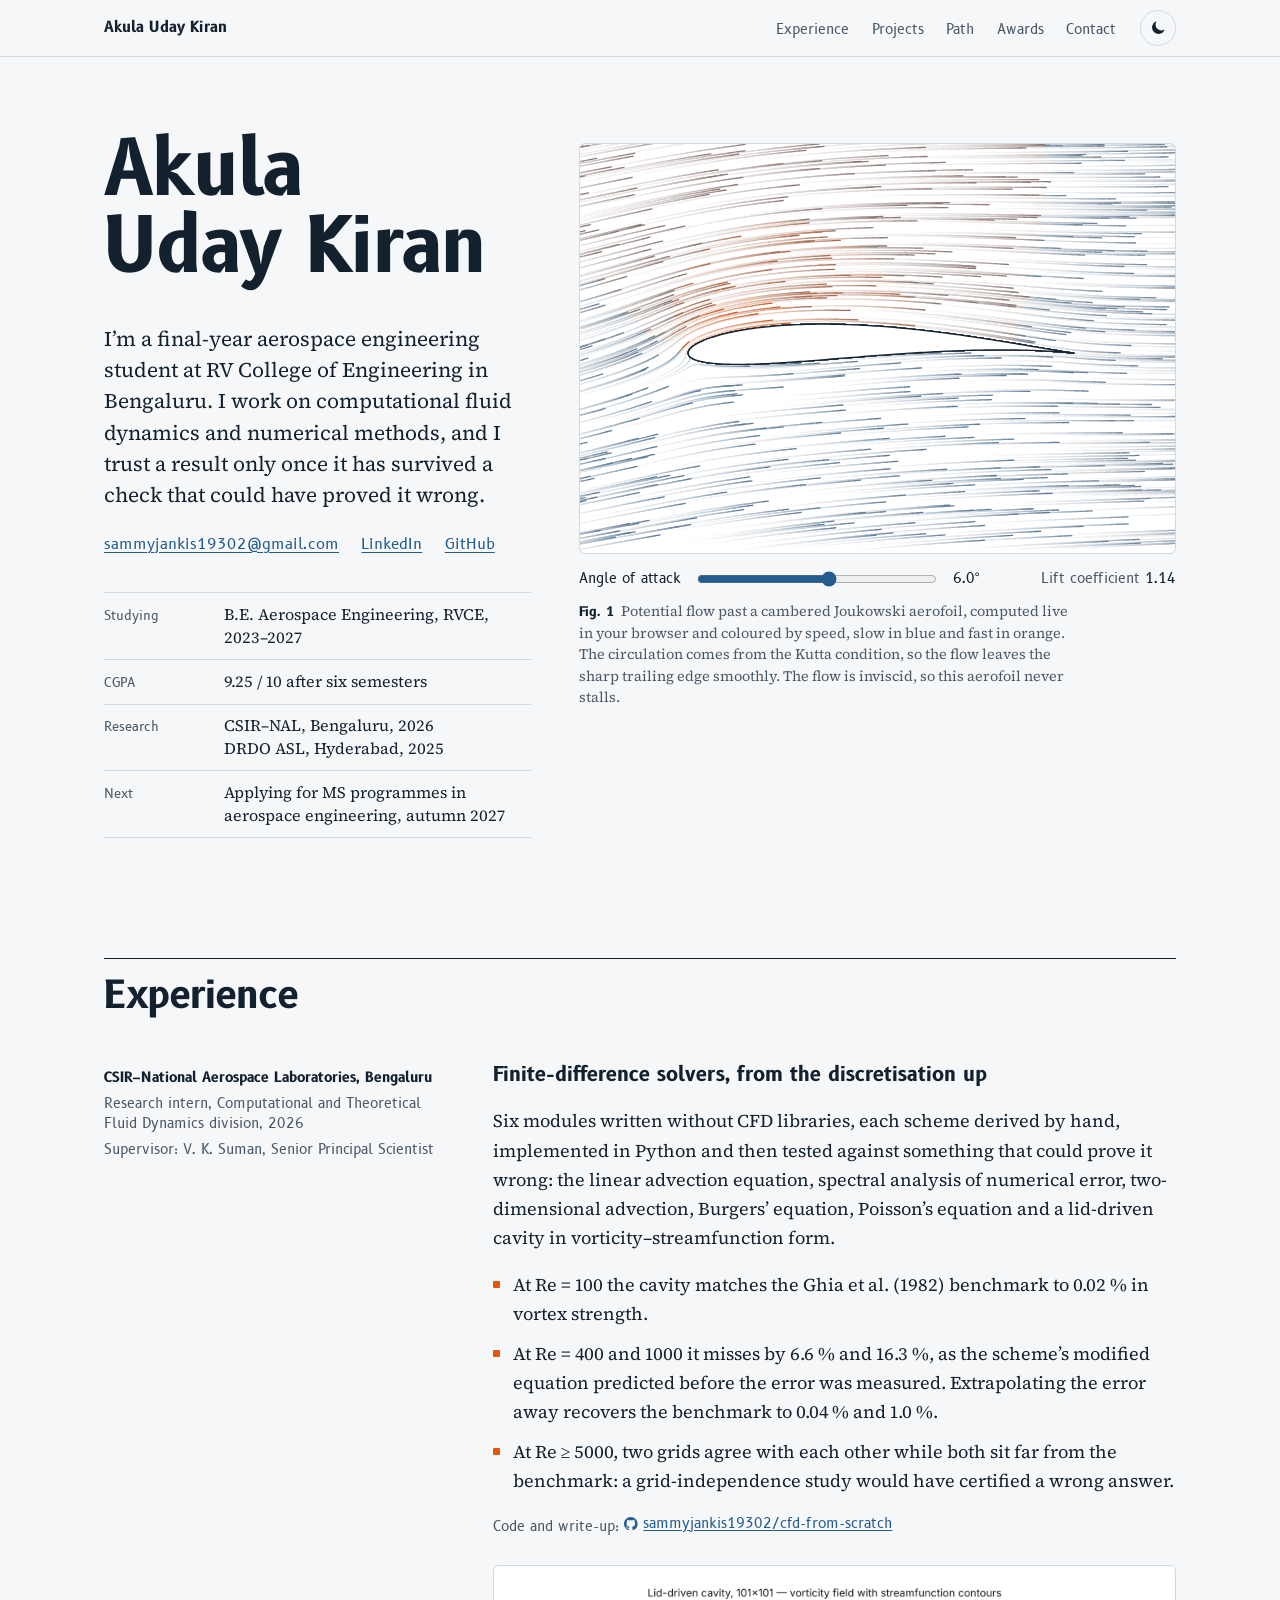
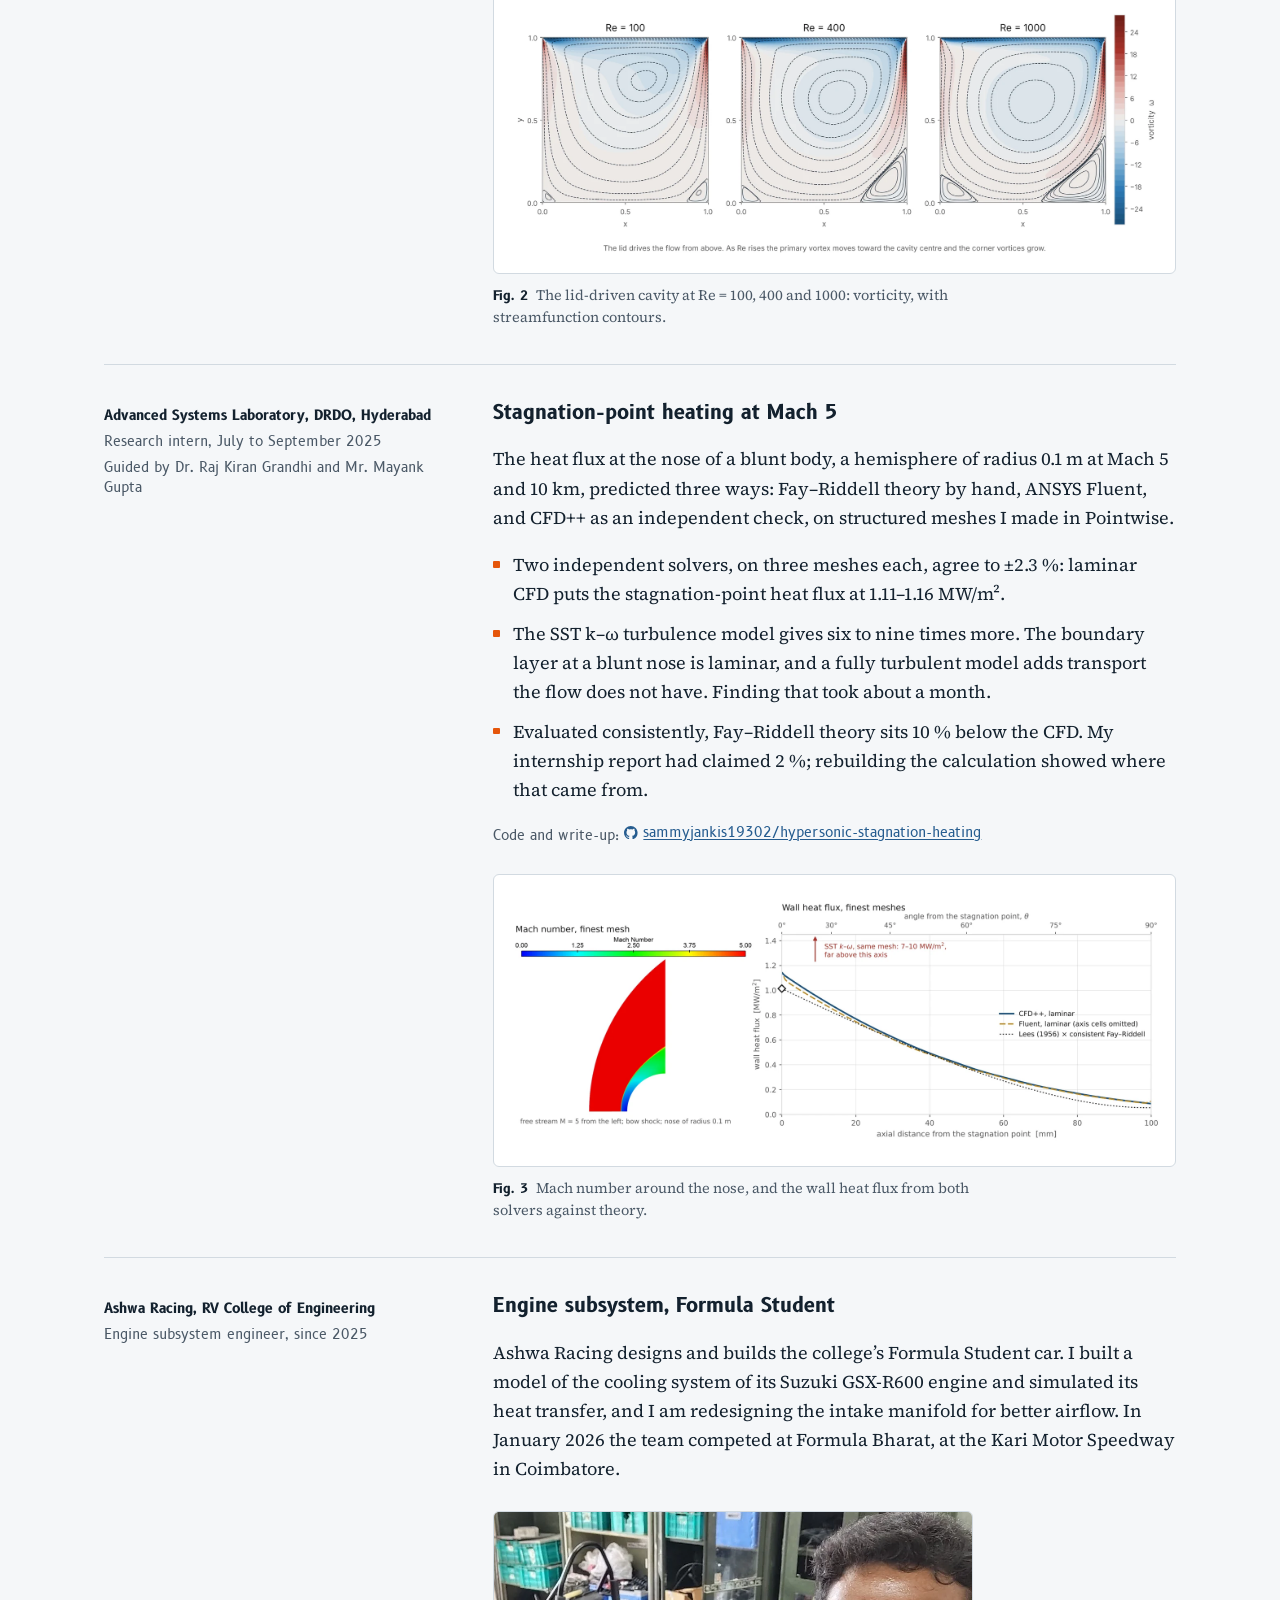
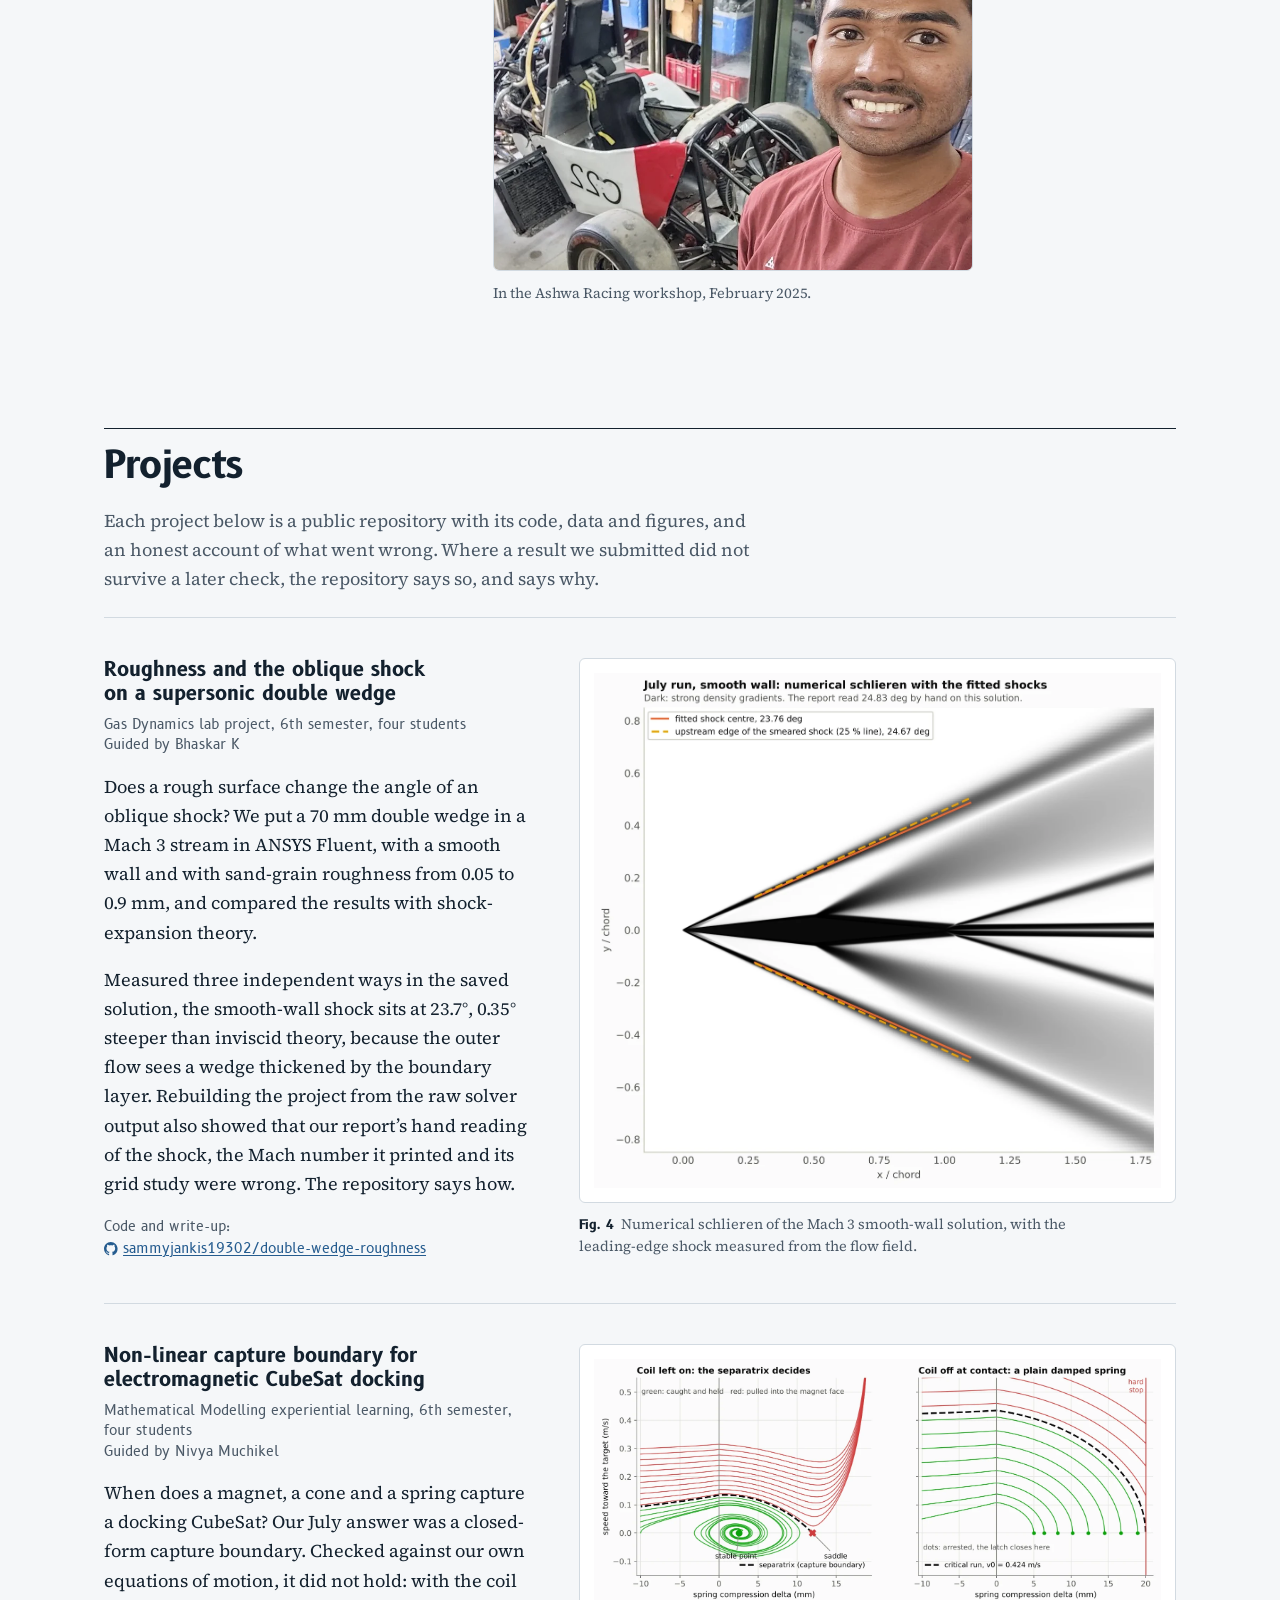
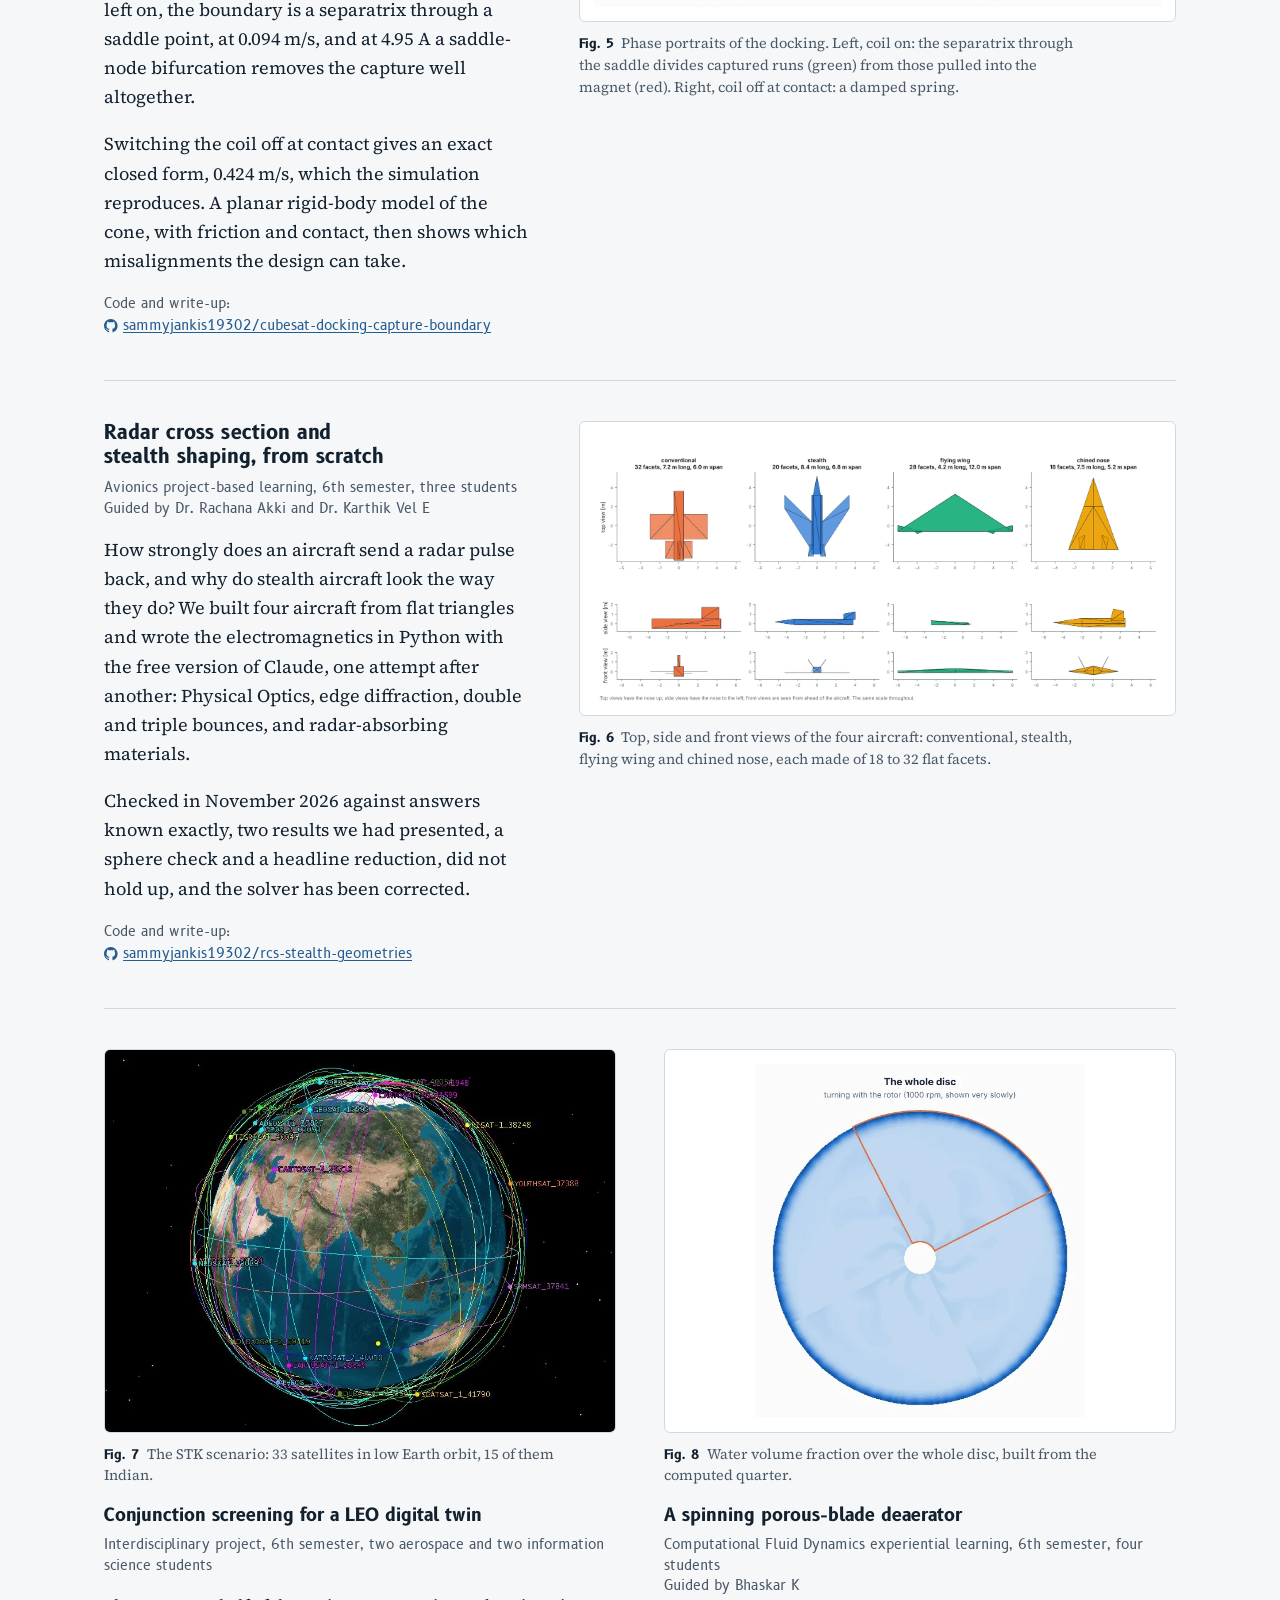
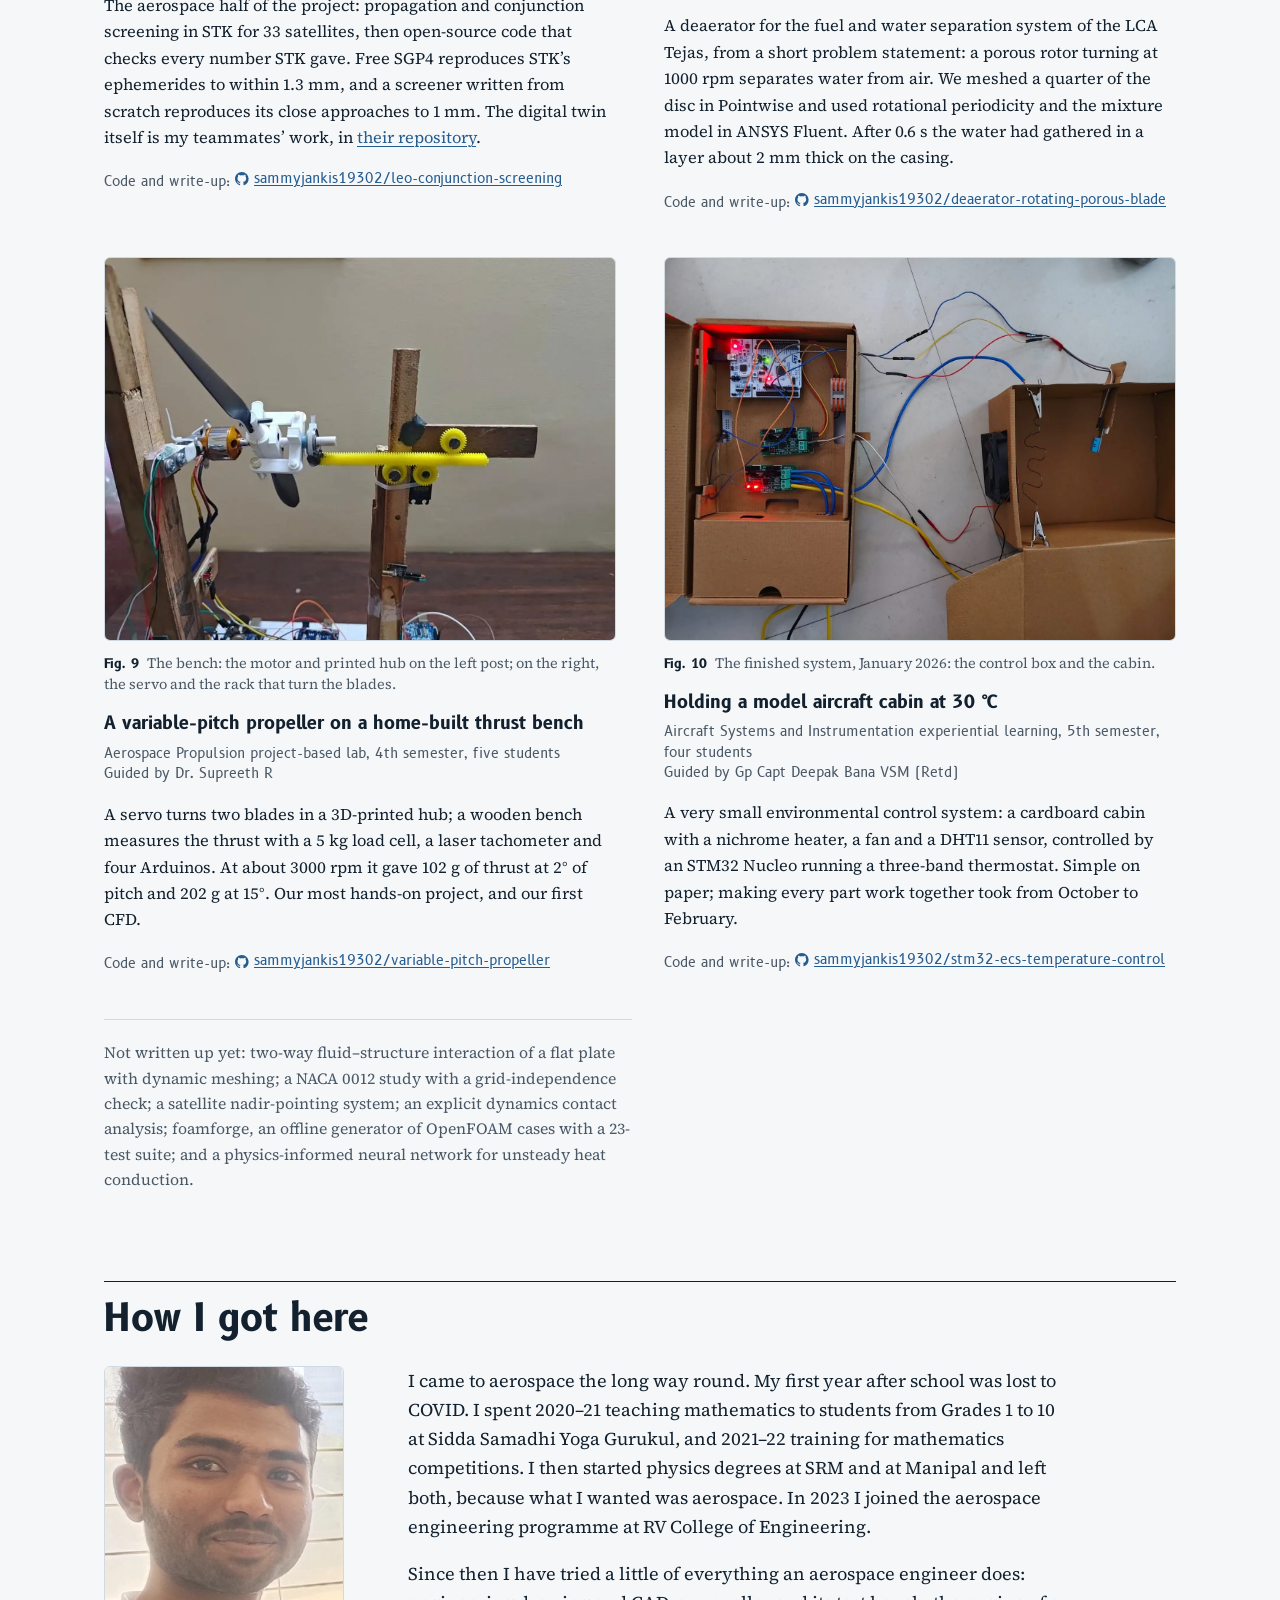
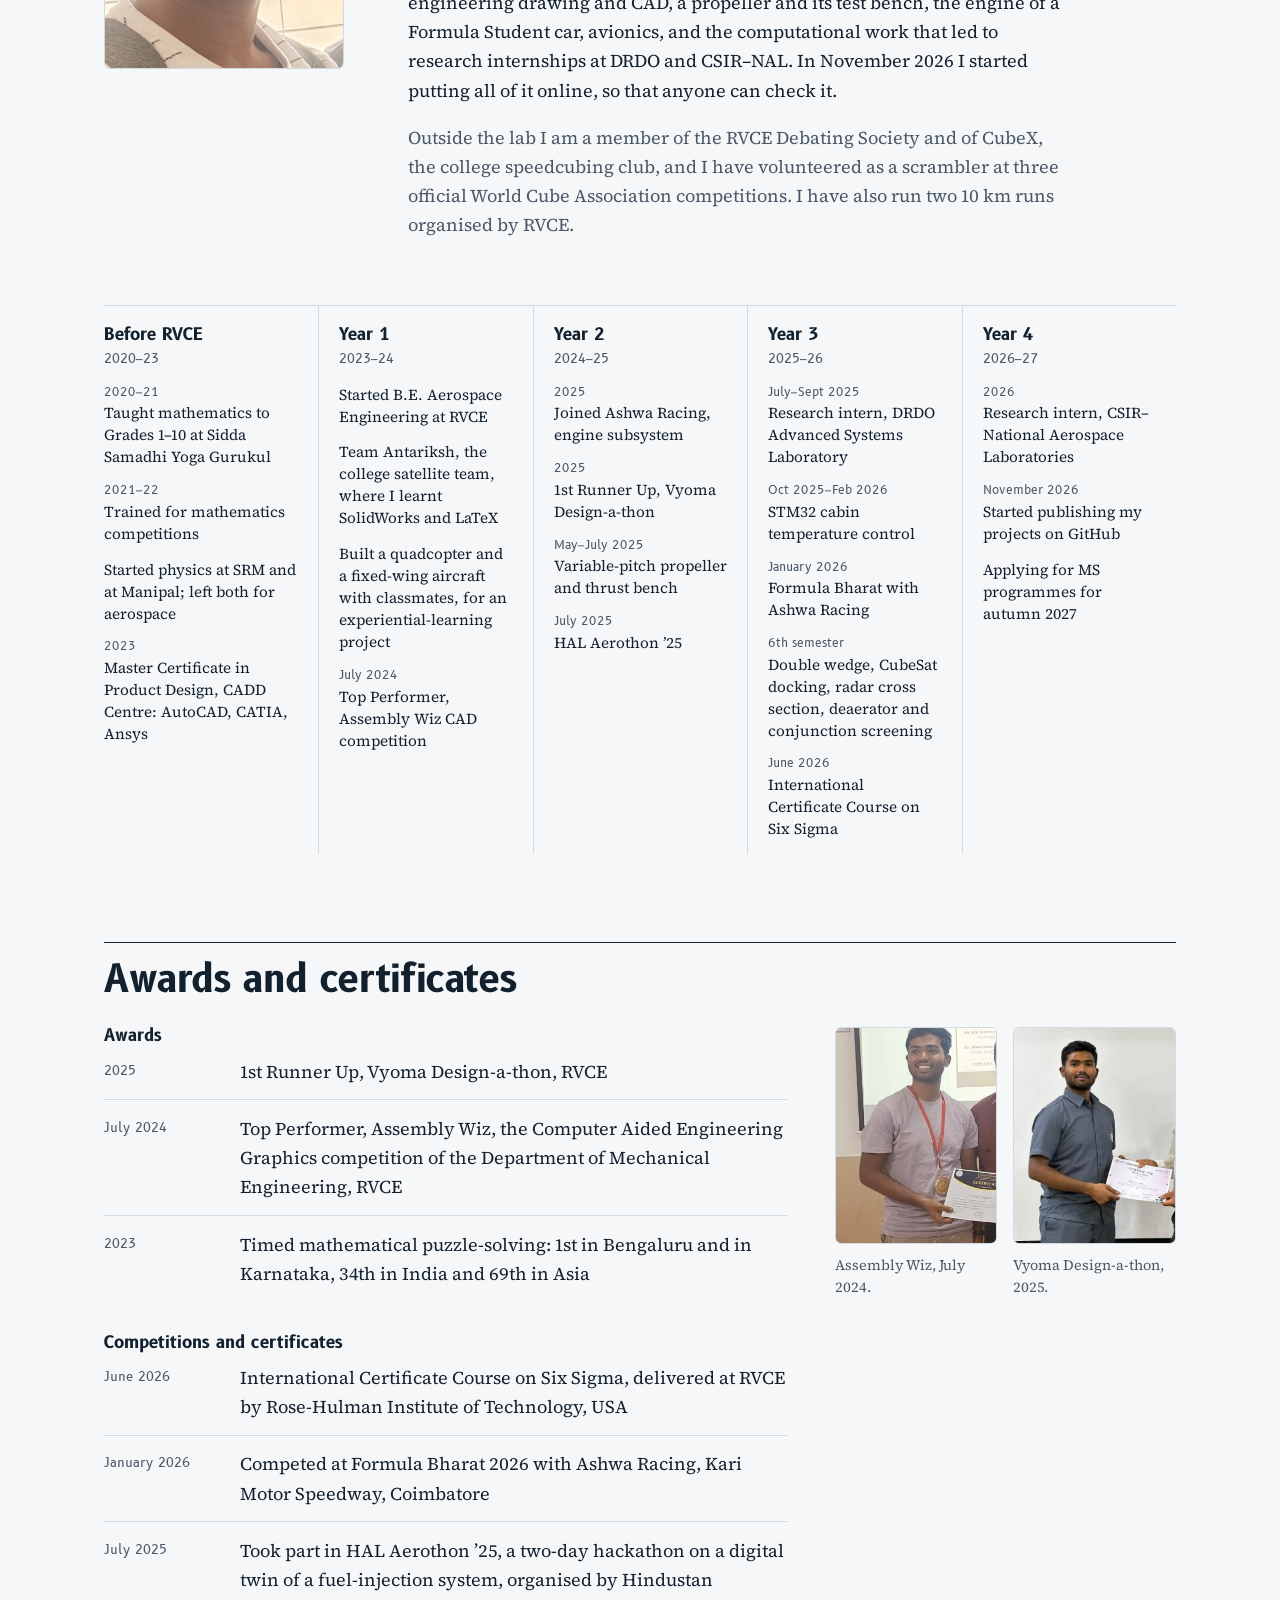
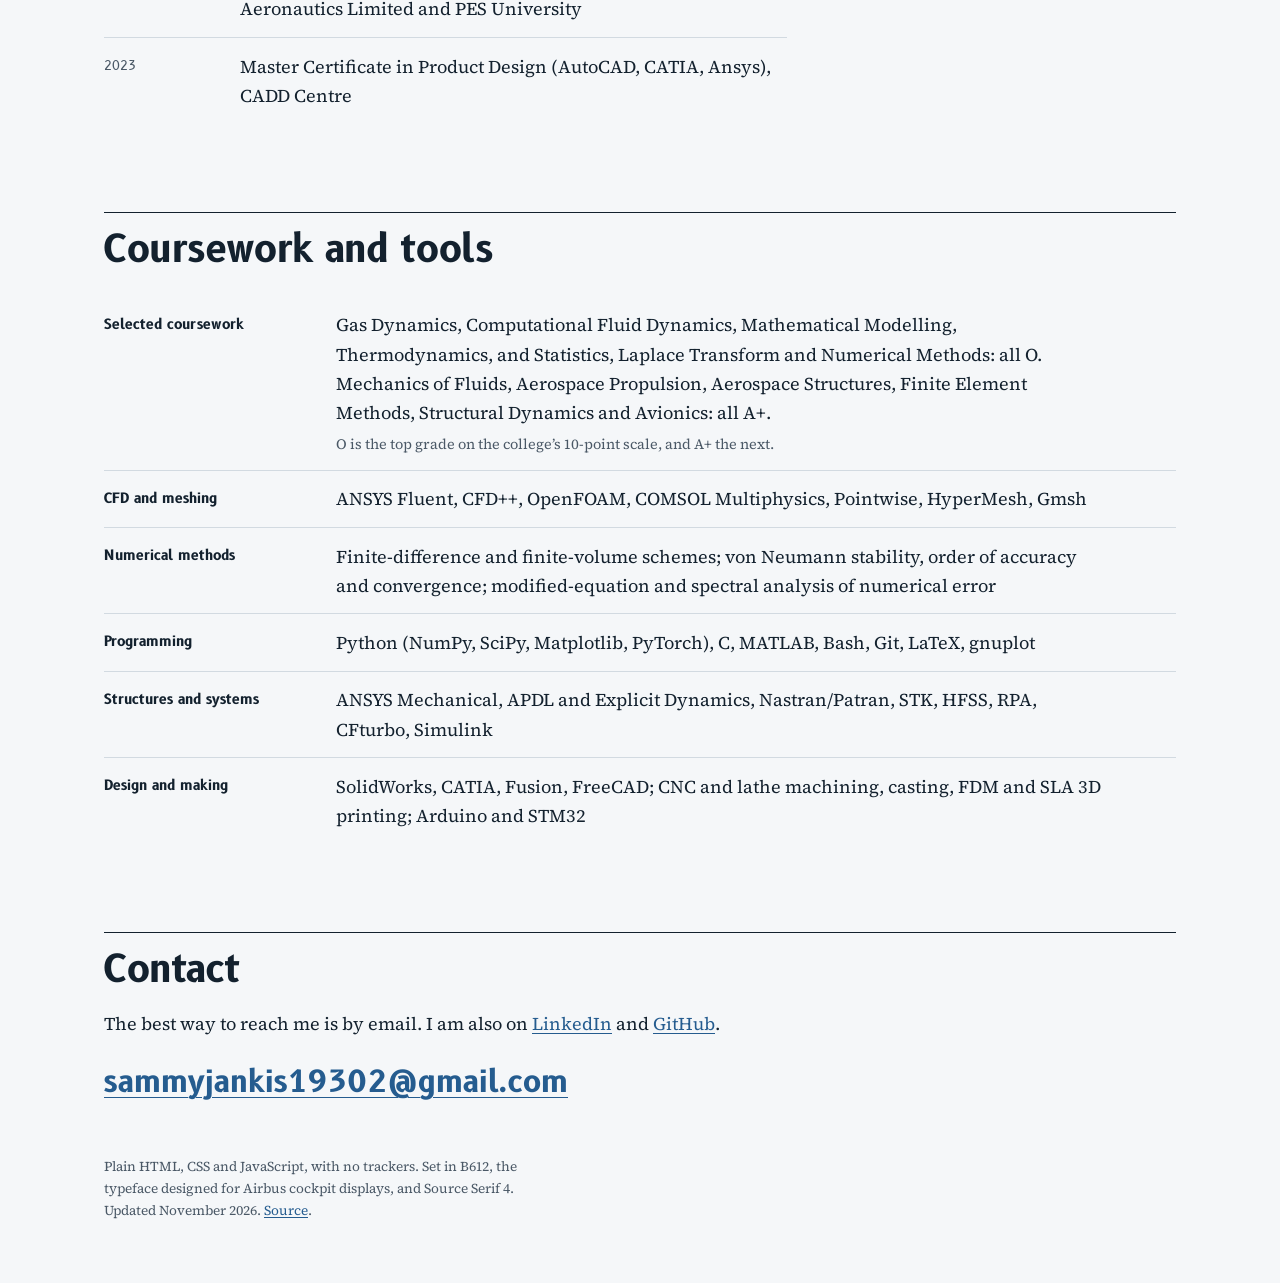
==== index.html @ 5f1fc543 "Personal website" ====
<!doctype html>
<html lang="en">
<head>
<meta charset="utf-8">
<meta name="viewport" content="width=device-width, initial-scale=1">
<title>Akula Uday Kiran – Aerospace engineering, RV College of Engineering</title>
<meta name="description" content="Akula Uday Kiran is a final-year aerospace engineering student at RV College of Engineering (RVCE), Bengaluru, with research internships at CSIR–National Aerospace Laboratories and DRDO's Advanced Systems Laboratory. Computational fluid dynamics, numerical methods and hypersonic heating, with projects published in full as public repositories.">
<meta name="author" content="Akula Uday Kiran">
<link rel="canonical" href="https://sammyjankis19302.github.io/">
<meta name="color-scheme" content="light dark">
<meta name="theme-color" content="#F5F7F9" media="(prefers-color-scheme: light)">
<meta name="theme-color" content="#0E2233" media="(prefers-color-scheme: dark)">
<link rel="icon" href="favicon.svg" type="image/svg+xml">
<link rel="apple-touch-icon" href="apple-touch-icon.png">
<link rel="preload" href="assets/fonts/b612-700.woff2" as="font" type="font/woff2" crossorigin>
<link rel="preload" href="assets/fonts/source-serif-4-latin.woff2" as="font" type="font/woff2" crossorigin>
<link rel="stylesheet" href="assets/site.css?v=257ff56a4d">
<script>try{var t=localStorage.getItem('theme');if(t==='dark'||t==='light')document.documentElement.dataset.theme=t}catch(e){}</script>
<meta property="og:type" content="profile">
<meta property="og:site_name" content="Akula Uday Kiran">
<meta property="og:title" content="Akula Uday Kiran">
<meta property="og:description" content="Aerospace engineering at RV College of Engineering, Bengaluru: computational fluid dynamics, numerical methods, and projects published in full.">
<meta property="og:url" content="https://sammyjankis19302.github.io/">
<meta property="og:image" content="https://sammyjankis19302.github.io/og.png">
<meta property="og:image:width" content="1200">
<meta property="og:image:height" content="630">
<meta property="og:image:alt" content="Akula Uday Kiran, aerospace engineering, RV College of Engineering, beside streamlines around an aerofoil">
<meta property="profile:first_name" content="Uday Kiran">
<meta property="profile:last_name" content="Akula">
<meta name="twitter:card" content="summary_large_image">
<link rel="me" href="https://github.com/sammyjankis19302">
<link rel="me" href="https://www.linkedin.com/in/akulaudaykiran19302/">
<script type="application/ld+json">{"@context": "https://schema.org", "@type": "Person", "name": "Akula Uday Kiran", "givenName": "Uday Kiran", "familyName": "Akula", "alternateName": ["Uday Kiran Akula", "Uday Kiran"], "url": "https://sammyjankis19302.github.io/", "image": "https://sammyjankis19302.github.io/assets/img/portrait.jpg", "email": "mailto:sammyjankis19302@gmail.com", "description": "Akula Uday Kiran is a final-year aerospace engineering student at RV College of Engineering (RVCE), Bengaluru, with research internships at CSIR–National Aerospace Laboratories and DRDO's Advanced Systems Laboratory. Computational fluid dynamics, numerical methods and hypersonic heating, with projects published in full as public repositories.", "jobTitle": "Aerospace engineering student", "affiliation": {"@type": "CollegeOrUniversity", "name": "RV College of Engineering", "alternateName": "RVCE", "address": {"@type": "PostalAddress", "addressLocality": "Bengaluru", "addressCountry": "IN"}}, "knowsAbout": ["Aerospace engineering", "Computational fluid dynamics", "Numerical methods", "Hypersonic aerothermodynamics", "Gas dynamics", "Finite-difference methods"], "sameAs": ["https://github.com/sammyjankis19302", "https://www.linkedin.com/in/akulaudaykiran19302/"]}</script>
</head>
<body>
<a class="skip" href="#main">Skip to content</a>
<header class="top">
  <div class="wrap top-inner">
    <a class="top-name" href="./">Akula Uday Kiran</a>
    <nav class="top-nav" aria-label="Sections"><ul><li><a href="#experience">Experience</a></li><li><a href="#projects">Projects</a></li><li><a href="#path">Path</a></li><li><a href="#awards">Awards</a></li><li><a href="#contact">Contact</a></li></ul></nav>
    <button class="theme" type="button" aria-label="Switch to dark theme"><svg class="icon moon" viewBox="0 0 24 24" aria-hidden="true" focusable="false"><path fill="currentColor" d="M21 14.6A8.6 8.6 0 0 1 9.4 3a.6.6 0 0 0-.8-.7A9.8 9.8 0 1 0 21.7 15.4a.6.6 0 0 0-.7-.8z"/></svg><svg class="icon sun" viewBox="0 0 24 24" aria-hidden="true" focusable="false"><g fill="none" stroke="currentColor" stroke-width="1.8" stroke-linecap="round"><circle cx="12" cy="12" r="4.2"/><path d="M12 1.8v2.6M12 19.6v2.6M1.8 12h2.6M19.6 12h2.6M4.8 4.8l1.8 1.8M17.4 17.4l1.8 1.8M4.8 19.2l1.8-1.8M17.4 6.6l1.8-1.8"/></g></svg></button>
  </div>
</header>
<main id="main">

<section class="hero" aria-labelledby="name">
  <div class="wrap hero-grid">
    <div class="hero-text">
      <h1 id="name">Akula <span class="nowrap">Uday Kiran</span></h1>
      <p class="lede">I’m a final-year aerospace engineering student at RV College of Engineering in Bengaluru. I work on computational fluid dynamics and numerical methods, and I trust a result only once it has survived a check that could have proved it wrong.</p>
      <ul class="hero-links">
        <li><a href="mailto:sammyjankis19302@gmail.com">sammyjankis19302@gmail.com</a></li>
        <li><a href="https://www.linkedin.com/in/akulaudaykiran19302/">LinkedIn</a></li>
        <li><a href="https://github.com/sammyjankis19302">GitHub</a></li>
      </ul>
      <dl class="spec"><div><dt>Studying</dt><dd>B.E. Aerospace Engineering, RVCE, 2023–2027</dd></div><div><dt>CGPA</dt><dd>9.25 / 10 after six semesters</dd></div><div><dt>Research</dt><dd>CSIR–NAL, Bengaluru, 2026<br>DRDO ASL, Hyderabad, 2025</dd></div><div><dt>Next</dt><dd>Applying for MS programmes in aerospace engineering, autumn 2027</dd></div></dl>
    </div>
    <figure class="fig flowfig">
      <div class="flow-frame">
        <canvas id="flow" role="img" aria-label="Tracers flowing past an aerofoil, coloured by their speed"></canvas>
        <noscript><img src="assets/img/flow-static.webp" alt="Streamlines around an aerofoil, coloured by speed"></noscript>
      </div>
      <div class="flow-controls">
        <label for="aoa">Angle of attack</label>
        <input type="range" id="aoa" min="-4" max="14" step="0.5" value="6">
        <output id="aoa-out" for="aoa">6.0°</output>
        <span class="cl">Lift coefficient <output id="cl-out" aria-live="off">1.14</output></span>
      </div>
      <figcaption><span class="fig-no">Fig. 1</span> Potential flow past a cambered Joukowski aerofoil, computed live in your browser and coloured by speed, slow in blue and fast in orange. The circulation comes from the Kutta condition, so the flow leaves the sharp trailing edge smoothly. The flow is inviscid, so this aerofoil never stalls.</figcaption>
    </figure>
  </div>
</section>

<section class="block" id="experience" aria-labelledby="h-experience">
  <div class="wrap">
    <h2 id="h-experience">Experience</h2>
<article class="entry">
  <h3 class="entry-title">Finite-difference solvers, from the discretisation up</h3>
  <div class="entry-meta"><p class="org">CSIR–National Aerospace Laboratories, Bengaluru</p><p class="role">Research intern, Computational and Theoretical Fluid Dynamics division, 2026</p><p class="people">Supervisor: V.&nbsp;K. Suman, Senior Principal Scientist</p></div>
  <div class="entry-body"><p>Six modules written without CFD libraries, each scheme derived by hand, implemented in Python and then tested against something that could prove it wrong: the linear advection equation, spectral analysis of numerical error, two-dimensional advection, Burgers’ equation, Poisson’s equation and a lid-driven cavity in vorticity–streamfunction form.</p><ul class="results"><li>At Re&nbsp;=&nbsp;100 the cavity matches the Ghia et&nbsp;al. (1982) benchmark to 0.02&nbsp;% in vortex strength.</li><li>At Re&nbsp;=&nbsp;400 and 1000 it misses by 6.6&nbsp;% and 16.3&nbsp;%, as the scheme’s modified equation predicted before the error was measured. Extrapolating the error away recovers the benchmark to 0.04&nbsp;% and 1.0&nbsp;%.</li><li>At Re&nbsp;≥&nbsp;5000, two grids agree with each other while both sit far from the benchmark: a grid-independence study would have certified a wrong answer.</li></ul><p class="repo">Code and write-up: <a href="https://github.com/sammyjankis19302/cfd-from-scratch"><svg class="icon" viewBox="0 0 16 16" aria-hidden="true" focusable="false"><path fill="currentColor" d="M8 0C3.58 0 0 3.58 0 8c0 3.54 2.29 6.53 5.47 7.59.4.07.55-.17.55-.38 0-.19-.01-.82-.01-1.49-2.01.37-2.53-.49-2.69-.94-.09-.23-.48-.94-.82-1.13-.28-.15-.68-.52-.01-.53.63-.01 1.08.58 1.23.82.72 1.21 1.87.87 2.33.66.07-.52.28-.87.51-1.07-1.78-.2-3.64-.89-3.64-3.95 0-.87.31-1.59.82-2.15-.08-.2-.36-1.02.08-2.12 0 0 .67-.21 2.2.82.64-.18 1.32-.27 2-.27.68 0 1.36.09 2 .27 1.53-1.04 2.2-.82 2.2-.82.44 1.1.16 1.92.08 2.12.51.56.82 1.27.82 2.15 0 3.07-1.87 3.75-3.65 3.95.29.25.54.73.54 1.48 0 1.07-.01 1.93-.01 2.2 0 .21.15.46.55.38A8.013 8.013 0 0016 8c0-4.42-3.58-8-8-8z"/></svg><span>sammyjankis19302/cfd-from-scratch</span></a></p><figure class="fig fig--plot"><a class="fig-frame" href="assets/img/fig-nal.webp"><img src="assets/img/fig-nal.webp" width="1600" height="681" alt="Lid-driven cavity at three Reynolds numbers: vorticity with streamfunction contours" loading="lazy" decoding="async"></a><figcaption><span class="fig-no">Fig. 2</span> The lid-driven cavity at Re&nbsp;=&nbsp;100, 400 and 1000: vorticity, with streamfunction contours.</figcaption></figure></div>
</article>
<article class="entry">
  <h3 class="entry-title">Stagnation-point heating at Mach&nbsp;5</h3>
  <div class="entry-meta"><p class="org">Advanced Systems Laboratory, DRDO, Hyderabad</p><p class="role">Research intern, July to September 2025</p><p class="people">Guided by Dr. Raj Kiran Grandhi and Mr. Mayank Gupta</p></div>
  <div class="entry-body"><p>The heat flux at the nose of a blunt body, a hemisphere of radius 0.1&nbsp;m at Mach&nbsp;5 and 10&nbsp;km, predicted three ways: Fay–Riddell theory by hand, ANSYS Fluent, and CFD++ as an independent check, on structured meshes I made in Pointwise.</p><ul class="results"><li>Two independent solvers, on three meshes each, agree to ±2.3&nbsp;%: laminar CFD puts the stagnation-point heat flux at 1.11–1.16&nbsp;MW/m².</li><li>The SST k–ω turbulence model gives six to nine times more. The boundary layer at a blunt nose is laminar, and a fully turbulent model adds transport the flow does not have. Finding that took about a month.</li><li>Evaluated consistently, Fay–Riddell theory sits 10&nbsp;% below the CFD. My internship report had claimed 2&nbsp;%; rebuilding the calculation showed where that came from.</li></ul><p class="repo">Code and write-up: <a href="https://github.com/sammyjankis19302/hypersonic-stagnation-heating"><svg class="icon" viewBox="0 0 16 16" aria-hidden="true" focusable="false"><path fill="currentColor" d="M8 0C3.58 0 0 3.58 0 8c0 3.54 2.29 6.53 5.47 7.59.4.07.55-.17.55-.38 0-.19-.01-.82-.01-1.49-2.01.37-2.53-.49-2.69-.94-.09-.23-.48-.94-.82-1.13-.28-.15-.68-.52-.01-.53.63-.01 1.08.58 1.23.82.72 1.21 1.87.87 2.33.66.07-.52.28-.87.51-1.07-1.78-.2-3.64-.89-3.64-3.95 0-.87.31-1.59.82-2.15-.08-.2-.36-1.02.08-2.12 0 0 .67-.21 2.2.82.64-.18 1.32-.27 2-.27.68 0 1.36.09 2 .27 1.53-1.04 2.2-.82 2.2-.82.44 1.1.16 1.92.08 2.12.51.56.82 1.27.82 2.15 0 3.07-1.87 3.75-3.65 3.95.29.25.54.73.54 1.48 0 1.07-.01 1.93-.01 2.2 0 .21.15.46.55.38A8.013 8.013 0 0016 8c0-4.42-3.58-8-8-8z"/></svg><span>sammyjankis19302/hypersonic-stagnation-heating</span></a></p><figure class="fig fig--plot"><a class="fig-frame" href="assets/img/fig-drdo.webp"><img src="assets/img/fig-drdo.webp" width="1600" height="642" alt="Mach number around the nose and wall heat flux from two solvers against theory" loading="lazy" decoding="async"></a><figcaption><span class="fig-no">Fig. 3</span> Mach number around the nose, and the wall heat flux from both solvers against theory.</figcaption></figure></div>
</article>
<article class="entry">
  <h3 class="entry-title">Engine subsystem, Formula Student</h3>
  <div class="entry-meta"><p class="org">Ashwa Racing, RV College of Engineering</p><p class="role">Engine subsystem engineer, since 2025</p></div>
  <div class="entry-body"><p>Ashwa Racing designs and builds the college’s Formula Student car. I built a model of the cooling system of its Suzuki GSX-R600 engine and simulated its heat transfer, and I am redesigning the intake manifold for better airflow. In January 2026 the team competed at Formula Bharat, at the Kari Motor Speedway in Coimbatore.</p><figure class="fig fig--photo"><a class="fig-frame" href="assets/img/ashwa.webp"><img src="assets/img/ashwa.webp" width="900" height="870" alt="Uday Kiran beside a Formula Student car in the Ashwa Racing workshop" loading="lazy" decoding="async"></a><figcaption>In the Ashwa Racing workshop, February 2025.</figcaption></figure></div>
</article>
  </div>
</section>

<section class="block" id="projects" aria-labelledby="h-projects">
  <div class="wrap">
    <h2 id="h-projects">Projects</h2>
    <p class="intro">Each project below is a public repository with its code, data and figures, and an honest account of what went wrong. Where a result we submitted did not survive a later check, the repository says so, and says why.</p>
<article class="project lead">
  <div class="project-text">
    <h3>Roughness and the oblique shock on a supersonic double wedge</h3>
    <div class="meta"><p>Gas Dynamics lab project, 6th semester, four students</p><p>Guided by Bhaskar K</p></div>
    <p>Does a rough surface change the angle of an oblique shock? We put a 70&nbsp;mm double wedge in a Mach&nbsp;3 stream in ANSYS Fluent, with a smooth wall and with sand-grain roughness from 0.05 to 0.9&nbsp;mm, and compared the results with shock-expansion theory.</p><p>Measured three independent ways in the saved solution, the smooth-wall shock sits at 23.7°, 0.35° steeper than inviscid theory, because the outer flow sees a wedge thickened by the boundary layer. Rebuilding the project from the raw solver output also showed that our report’s hand reading of the shock, the Mach number it printed and its grid study were wrong. The repository says how.</p><p class="repo">Code and write-up: <a href="https://github.com/sammyjankis19302/double-wedge-roughness"><svg class="icon" viewBox="0 0 16 16" aria-hidden="true" focusable="false"><path fill="currentColor" d="M8 0C3.58 0 0 3.58 0 8c0 3.54 2.29 6.53 5.47 7.59.4.07.55-.17.55-.38 0-.19-.01-.82-.01-1.49-2.01.37-2.53-.49-2.69-.94-.09-.23-.48-.94-.82-1.13-.28-.15-.68-.52-.01-.53.63-.01 1.08.58 1.23.82.72 1.21 1.87.87 2.33.66.07-.52.28-.87.51-1.07-1.78-.2-3.64-.89-3.64-3.95 0-.87.31-1.59.82-2.15-.08-.2-.36-1.02.08-2.12 0 0 .67-.21 2.2.82.64-.18 1.32-.27 2-.27.68 0 1.36.09 2 .27 1.53-1.04 2.2-.82 2.2-.82.44 1.1.16 1.92.08 2.12.51.56.82 1.27.82 2.15 0 3.07-1.87 3.75-3.65 3.95.29.25.54.73.54 1.48 0 1.07-.01 1.93-.01 2.2 0 .21.15.46.55.38A8.013 8.013 0 0016 8c0-4.42-3.58-8-8-8z"/></svg><span>sammyjankis19302/double-wedge-roughness</span></a></p>
  </div>
  <figure class="fig fig--plot"><a class="fig-frame" href="assets/img/fig-gd.webp"><img src="assets/img/fig-gd.webp" width="1269" height="1152" alt="Numerical schlieren of a double wedge at Mach 3 with the measured leading-edge shock" loading="lazy" decoding="async"></a><figcaption><span class="fig-no">Fig. 4</span> Numerical schlieren of the Mach&nbsp;3 smooth-wall solution, with the leading-edge shock measured from the flow field.</figcaption></figure>
</article>
<article class="project lead">
  <div class="project-text">
    <h3>Non-linear capture boundary for electromagnetic CubeSat docking</h3>
    <div class="meta"><p>Mathematical Modelling experiential learning, 6th semester, four students</p><p>Guided by Nivya Muchikel</p></div>
    <p>When does a magnet, a cone and a spring capture a docking CubeSat? Our July answer was a closed-form capture boundary. Checked against our own equations of motion, it did not hold: with the coil left on, the boundary is a separatrix through a saddle point, at 0.094&nbsp;m/s, and at 4.95&nbsp;A a saddle-node bifurcation removes the capture well altogether.</p><p>Switching the coil off at contact gives an exact closed form, 0.424&nbsp;m/s, which the simulation reproduces. A planar rigid-body model of the cone, with friction and contact, then shows which misalignments the design can take.</p><p class="repo">Code and write-up: <a href="https://github.com/sammyjankis19302/cubesat-docking-capture-boundary"><svg class="icon" viewBox="0 0 16 16" aria-hidden="true" focusable="false"><path fill="currentColor" d="M8 0C3.58 0 0 3.58 0 8c0 3.54 2.29 6.53 5.47 7.59.4.07.55-.17.55-.38 0-.19-.01-.82-.01-1.49-2.01.37-2.53-.49-2.69-.94-.09-.23-.48-.94-.82-1.13-.28-.15-.68-.52-.01-.53.63-.01 1.08.58 1.23.82.72 1.21 1.87.87 2.33.66.07-.52.28-.87.51-1.07-1.78-.2-3.64-.89-3.64-3.95 0-.87.31-1.59.82-2.15-.08-.2-.36-1.02.08-2.12 0 0 .67-.21 2.2.82.64-.18 1.32-.27 2-.27.68 0 1.36.09 2 .27 1.53-1.04 2.2-.82 2.2-.82.44 1.1.16 1.92.08 2.12.51.56.82 1.27.82 2.15 0 3.07-1.87 3.75-3.65 3.95.29.25.54.73.54 1.48 0 1.07-.01 1.93-.01 2.2 0 .21.15.46.55.38A8.013 8.013 0 0016 8c0-4.42-3.58-8-8-8z"/></svg><span>sammyjankis19302/cubesat-docking-capture-boundary</span></a></p>
  </div>
  <figure class="fig fig--plot"><a class="fig-frame" href="assets/img/fig-mm.webp"><img src="assets/img/fig-mm.webp" width="1596" height="697" alt="Two phase portraits of the docking, with the separatrix and saddle point marked" loading="lazy" decoding="async"></a><figcaption><span class="fig-no">Fig. 5</span> Phase portraits of the docking. Left, coil on: the separatrix through the saddle divides captured runs (green) from those pulled into the magnet (red). Right, coil off at contact: a damped spring.</figcaption></figure>
</article>
<article class="project lead">
  <div class="project-text">
    <h3>Radar cross section and stealth shaping, from scratch</h3>
    <div class="meta"><p>Avionics project-based learning, 6th semester, three students</p><p>Guided by Dr. Rachana Akki and Dr. Karthik Vel E</p></div>
    <p>How strongly does an aircraft send a radar pulse back, and why do stealth aircraft look the way they do? We built four aircraft from flat triangles and wrote the electromagnetics in Python with the free version of Claude, one attempt after another: Physical Optics, edge diffraction, double and triple bounces, and radar-absorbing materials.</p><p>Checked in November 2026 against answers known exactly, two results we had presented, a sphere check and a headline reduction, did not hold up, and the solver has been corrected.</p><p class="repo">Code and write-up: <a href="https://github.com/sammyjankis19302/rcs-stealth-geometries"><svg class="icon" viewBox="0 0 16 16" aria-hidden="true" focusable="false"><path fill="currentColor" d="M8 0C3.58 0 0 3.58 0 8c0 3.54 2.29 6.53 5.47 7.59.4.07.55-.17.55-.38 0-.19-.01-.82-.01-1.49-2.01.37-2.53-.49-2.69-.94-.09-.23-.48-.94-.82-1.13-.28-.15-.68-.52-.01-.53.63-.01 1.08.58 1.23.82.72 1.21 1.87.87 2.33.66.07-.52.28-.87.51-1.07-1.78-.2-3.64-.89-3.64-3.95 0-.87.31-1.59.82-2.15-.08-.2-.36-1.02.08-2.12 0 0 .67-.21 2.2.82.64-.18 1.32-.27 2-.27.68 0 1.36.09 2 .27 1.53-1.04 2.2-.82 2.2-.82.44 1.1.16 1.92.08 2.12.51.56.82 1.27.82 2.15 0 3.07-1.87 3.75-3.65 3.95.29.25.54.73.54 1.48 0 1.07-.01 1.93-.01 2.2 0 .21.15.46.55.38A8.013 8.013 0 0016 8c0-4.42-3.58-8-8-8z"/></svg><span>sammyjankis19302/rcs-stealth-geometries</span></a></p>
  </div>
  <figure class="fig fig--plot"><a class="fig-frame" href="assets/img/fig-rcs.webp"><img src="assets/img/fig-rcs.webp" width="1600" height="747" alt="Top, side and front views of four faceted aircraft models" loading="lazy" decoding="async"></a><figcaption><span class="fig-no">Fig. 6</span> Top, side and front views of the four aircraft: conventional, stealth, flying wing and chined nose, each made of 18 to 32 flat facets.</figcaption></figure>
</article>
    <div class="more-grid">
<article class="project small">
  <figure class="fig fig--photo fit-cover"><a class="fig-frame" href="assets/img/fig-leo.webp"><img src="assets/img/fig-leo.webp" width="887" height="691" alt="STK globe view of satellite orbits over Asia" loading="lazy" decoding="async"></a><figcaption><span class="fig-no">Fig. 7</span> The STK scenario: 33 satellites in low Earth orbit, 15 of them Indian.</figcaption></figure>
  <h3>Conjunction screening for a LEO digital twin</h3>
  <div class="meta"><p>Interdisciplinary project, 6th semester, two aerospace and two information science students</p></div>
  <p>The aerospace half of the project: propagation and conjunction screening in STK for 33 satellites, then open-source code that checks every number STK gave. Free SGP4 reproduces STK’s ephemerides to within 1.3&nbsp;mm, and a screener written from scratch reproduces its close approaches to 1&nbsp;mm. The digital twin itself is my teammates’ work, in <a href="https://github.com/KhushiChoudki/Energy-Aware-Digital-Twin-of-LEO-Satellite-Constellations-Using-Scalable-N-Body-Simulation-">their repository</a>.</p><p class="repo">Code and write-up: <a href="https://github.com/sammyjankis19302/leo-conjunction-screening"><svg class="icon" viewBox="0 0 16 16" aria-hidden="true" focusable="false"><path fill="currentColor" d="M8 0C3.58 0 0 3.58 0 8c0 3.54 2.29 6.53 5.47 7.59.4.07.55-.17.55-.38 0-.19-.01-.82-.01-1.49-2.01.37-2.53-.49-2.69-.94-.09-.23-.48-.94-.82-1.13-.28-.15-.68-.52-.01-.53.63-.01 1.08.58 1.23.82.72 1.21 1.87.87 2.33.66.07-.52.28-.87.51-1.07-1.78-.2-3.64-.89-3.64-3.95 0-.87.31-1.59.82-2.15-.08-.2-.36-1.02.08-2.12 0 0 .67-.21 2.2.82.64-.18 1.32-.27 2-.27.68 0 1.36.09 2 .27 1.53-1.04 2.2-.82 2.2-.82.44 1.1.16 1.92.08 2.12.51.56.82 1.27.82 2.15 0 3.07-1.87 3.75-3.65 3.95.29.25.54.73.54 1.48 0 1.07-.01 1.93-.01 2.2 0 .21.15.46.55.38A8.013 8.013 0 0016 8c0-4.42-3.58-8-8-8z"/></svg><span>sammyjankis19302/leo-conjunction-screening</span></a></p>
</article>
<article class="project small">
  <figure class="fig fig--plot fit-contain"><a class="fig-frame" href="assets/img/fig-deaer.webp"><img src="assets/img/fig-deaer.webp" width="560" height="600" alt="Water volume fraction over a spinning porous disc" loading="lazy" decoding="async"></a><figcaption><span class="fig-no">Fig. 8</span> Water volume fraction over the whole disc, built from the computed quarter.</figcaption></figure>
  <h3>A spinning porous-blade deaerator</h3>
  <div class="meta"><p>Computational Fluid Dynamics experiential learning, 6th semester, four students</p><p>Guided by Bhaskar K</p></div>
  <p>A deaerator for the fuel and water separation system of the LCA Tejas, from a short problem statement: a porous rotor turning at 1000&nbsp;rpm separates water from air. We meshed a quarter of the disc in Pointwise and used rotational periodicity and the mixture model in ANSYS Fluent. After 0.6&nbsp;s the water had gathered in a layer about 2&nbsp;mm thick on the casing.</p><p class="repo">Code and write-up: <a href="https://github.com/sammyjankis19302/deaerator-rotating-porous-blade"><svg class="icon" viewBox="0 0 16 16" aria-hidden="true" focusable="false"><path fill="currentColor" d="M8 0C3.58 0 0 3.58 0 8c0 3.54 2.29 6.53 5.47 7.59.4.07.55-.17.55-.38 0-.19-.01-.82-.01-1.49-2.01.37-2.53-.49-2.69-.94-.09-.23-.48-.94-.82-1.13-.28-.15-.68-.52-.01-.53.63-.01 1.08.58 1.23.82.72 1.21 1.87.87 2.33.66.07-.52.28-.87.51-1.07-1.78-.2-3.64-.89-3.64-3.95 0-.87.31-1.59.82-2.15-.08-.2-.36-1.02.08-2.12 0 0 .67-.21 2.2.82.64-.18 1.32-.27 2-.27.68 0 1.36.09 2 .27 1.53-1.04 2.2-.82 2.2-.82.44 1.1.16 1.92.08 2.12.51.56.82 1.27.82 2.15 0 3.07-1.87 3.75-3.65 3.95.29.25.54.73.54 1.48 0 1.07-.01 1.93-.01 2.2 0 .21.15.46.55.38A8.013 8.013 0 0016 8c0-4.42-3.58-8-8-8z"/></svg><span>sammyjankis19302/deaerator-rotating-porous-blade</span></a></p>
</article>
<article class="project small">
  <figure class="fig fig--photo fit-cover"><a class="fig-frame" href="assets/img/fig-prop.webp"><img src="assets/img/fig-prop.webp" width="866" height="649" alt="A propeller with a 3D-printed hub on a wooden test stand" loading="lazy" decoding="async"></a><figcaption><span class="fig-no">Fig. 9</span> The bench: the motor and printed hub on the left post; on the right, the servo and the rack that turn the blades.</figcaption></figure>
  <h3>A variable-pitch propeller on a home-built thrust bench</h3>
  <div class="meta"><p>Aerospace Propulsion project-based lab, 4th semester, five students</p><p>Guided by Dr. Supreeth R</p></div>
  <p>A servo turns two blades in a 3D-printed hub; a wooden bench measures the thrust with a 5&nbsp;kg load cell, a laser tachometer and four Arduinos. At about 3000&nbsp;rpm it gave 102&nbsp;g of thrust at 2° of pitch and 202&nbsp;g at 15°. Our most hands-on project, and our first CFD.</p><p class="repo">Code and write-up: <a href="https://github.com/sammyjankis19302/variable-pitch-propeller"><svg class="icon" viewBox="0 0 16 16" aria-hidden="true" focusable="false"><path fill="currentColor" d="M8 0C3.58 0 0 3.58 0 8c0 3.54 2.29 6.53 5.47 7.59.4.07.55-.17.55-.38 0-.19-.01-.82-.01-1.49-2.01.37-2.53-.49-2.69-.94-.09-.23-.48-.94-.82-1.13-.28-.15-.68-.52-.01-.53.63-.01 1.08.58 1.23.82.72 1.21 1.87.87 2.33.66.07-.52.28-.87.51-1.07-1.78-.2-3.64-.89-3.64-3.95 0-.87.31-1.59.82-2.15-.08-.2-.36-1.02.08-2.12 0 0 .67-.21 2.2.82.64-.18 1.32-.27 2-.27.68 0 1.36.09 2 .27 1.53-1.04 2.2-.82 2.2-.82.44 1.1.16 1.92.08 2.12.51.56.82 1.27.82 2.15 0 3.07-1.87 3.75-3.65 3.95.29.25.54.73.54 1.48 0 1.07-.01 1.93-.01 2.2 0 .21.15.46.55.38A8.013 8.013 0 0016 8c0-4.42-3.58-8-8-8z"/></svg><span>sammyjankis19302/variable-pitch-propeller</span></a></p>
</article>
<article class="project small">
  <figure class="fig fig--photo fit-cover"><a class="fig-frame" href="assets/img/fig-ecs.webp"><img src="assets/img/fig-ecs.webp" width="1400" height="1050" alt="A control box with an STM32 board and relays next to a cardboard cabin" loading="lazy" decoding="async"></a><figcaption><span class="fig-no">Fig. 10</span> The finished system, January 2026: the control box and the cabin.</figcaption></figure>
  <h3>Holding a model aircraft cabin at 30&nbsp;°C</h3>
  <div class="meta"><p>Aircraft Systems and Instrumentation experiential learning, 5th semester, four students</p><p>Guided by Gp Capt Deepak Bana VSM (Retd)</p></div>
  <p>A very small environmental control system: a cardboard cabin with a nichrome heater, a fan and a DHT11 sensor, controlled by an STM32 Nucleo running a three-band thermostat. Simple on paper; making every part work together took from October to February.</p><p class="repo">Code and write-up: <a href="https://github.com/sammyjankis19302/stm32-ecs-temperature-control"><svg class="icon" viewBox="0 0 16 16" aria-hidden="true" focusable="false"><path fill="currentColor" d="M8 0C3.58 0 0 3.58 0 8c0 3.54 2.29 6.53 5.47 7.59.4.07.55-.17.55-.38 0-.19-.01-.82-.01-1.49-2.01.37-2.53-.49-2.69-.94-.09-.23-.48-.94-.82-1.13-.28-.15-.68-.52-.01-.53.63-.01 1.08.58 1.23.82.72 1.21 1.87.87 2.33.66.07-.52.28-.87.51-1.07-1.78-.2-3.64-.89-3.64-3.95 0-.87.31-1.59.82-2.15-.08-.2-.36-1.02.08-2.12 0 0 .67-.21 2.2.82.64-.18 1.32-.27 2-.27.68 0 1.36.09 2 .27 1.53-1.04 2.2-.82 2.2-.82.44 1.1.16 1.92.08 2.12.51.56.82 1.27.82 2.15 0 3.07-1.87 3.75-3.65 3.95.29.25.54.73.54 1.48 0 1.07-.01 1.93-.01 2.2 0 .21.15.46.55.38A8.013 8.013 0 0016 8c0-4.42-3.58-8-8-8z"/></svg><span>sammyjankis19302/stm32-ecs-temperature-control</span></a></p>
</article>
    </div>
    <p class="others">Not written up yet: two-way fluid–structure interaction of a flat plate with dynamic meshing; a NACA&nbsp;0012 study with a grid-independence check; a satellite nadir-pointing system; an explicit dynamics contact analysis; foamforge, an offline generator of OpenFOAM cases with a 23-test suite; and a physics-informed neural network for unsteady heat conduction.</p>
  </div>
</section>

<section class="block" id="path" aria-labelledby="h-path">
  <div class="wrap">
    <h2 id="h-path">How I got here</h2>
    <div class="path-grid">
      <figure class="portrait"><img src="assets/img/portrait.webp" width="640" height="809" alt="Portrait of Akula Uday Kiran" loading="lazy" decoding="async"></figure>
      <div class="path-text"><p>I came to aerospace the long way round. My first year after school was lost to COVID. I spent 2020–21 teaching mathematics to students from Grades 1 to 10 at Sidda Samadhi Yoga Gurukul, and 2021–22 training for mathematics competitions. I then started physics degrees at SRM and at Manipal and left both, because what I wanted was aerospace. In 2023 I joined the aerospace engineering programme at RV College of Engineering.</p><p>Since then I have tried a little of everything an aerospace engineer does: engineering drawing and CAD, a propeller and its test bench, the engine of a Formula Student car, avionics, and the computational work that led to research internships at DRDO and CSIR–NAL. In November 2026 I started putting all of it online, so that anyone can check it.</p><p class="beyond">Outside the lab I am a member of the RVCE Debating Society and of CubeX, the college speedcubing club, and I have volunteered as a scrambler at three official World Cube Association competitions. I have also run two 10&nbsp;km runs organised by RVCE.</p></div>
    </div>
    <ol class="years" aria-label="Year by year"><li class="year"><h3>Before RVCE</h3><p class="span">2020–23</p><ul><li><span class="when">2020–21</span>Taught mathematics to Grades 1–10 at Sidda Samadhi Yoga Gurukul</li><li><span class="when">2021–22</span>Trained for mathematics competitions</li><li>Started physics at SRM and at Manipal; left both for aerospace</li><li><span class="when">2023</span>Master Certificate in Product Design, CADD Centre: AutoCAD, CATIA, Ansys</li></ul></li><li class="year"><h3>Year 1</h3><p class="span">2023–24</p><ul><li>Started B.E. Aerospace Engineering at RVCE</li><li>Team Antariksh, the college satellite team, where I learnt SolidWorks and LaTeX</li><li>Built a quadcopter and a fixed-wing aircraft with classmates, for an experiential-learning project</li><li><span class="when">July 2024</span>Top Performer, Assembly Wiz CAD competition</li></ul></li><li class="year"><h3>Year 2</h3><p class="span">2024–25</p><ul><li><span class="when">2025</span>Joined Ashwa Racing, engine subsystem</li><li><span class="when">2025</span>1st Runner Up, Vyoma Design-a-thon</li><li><span class="when">May–July 2025</span>Variable-pitch propeller and thrust bench</li><li><span class="when">July 2025</span>HAL Aerothon ’25</li></ul></li><li class="year"><h3>Year 3</h3><p class="span">2025–26</p><ul><li><span class="when">July–Sept 2025</span>Research intern, DRDO Advanced Systems Laboratory</li><li><span class="when">Oct 2025–Feb 2026</span>STM32 cabin temperature control</li><li><span class="when">January 2026</span>Formula Bharat with Ashwa Racing</li><li><span class="when">6th semester</span>Double wedge, CubeSat docking, radar cross section, deaerator and conjunction screening</li><li><span class="when">June 2026</span>International Certificate Course on Six Sigma</li></ul></li><li class="year"><h3>Year 4</h3><p class="span">2026–27</p><ul><li><span class="when">2026</span>Research intern, CSIR–National Aerospace Laboratories</li><li><span class="when">November 2026</span>Started publishing my projects on GitHub</li><li>Applying for MS programmes for autumn 2027</li></ul></li></ol>
  </div>
</section>

<section class="block" id="awards" aria-labelledby="h-awards">
  <div class="wrap">
    <h2 id="h-awards">Awards and certificates</h2>
    <div class="awards-grid">
      <div>
        <h3 class="awards-sub">Awards</h3>
        <ul class="awards"><li><span class="when">2025</span><span class="what">1st Runner Up, Vyoma Design-a-thon, RVCE</span></li><li><span class="when">July 2024</span><span class="what">Top Performer, Assembly Wiz, the Computer Aided Engineering Graphics competition of the Department of Mechanical Engineering, RVCE</span></li><li><span class="when">2023</span><span class="what">Timed mathematical puzzle-solving: 1st in Bengaluru and in Karnataka, 34th in India and 69th in Asia</span></li></ul>
        <h3 class="awards-sub">Competitions and certificates</h3>
        <ul class="awards"><li><span class="when">June 2026</span><span class="what">International Certificate Course on Six Sigma, delivered at RVCE by Rose-Hulman Institute of Technology, USA</span></li><li><span class="when">January 2026</span><span class="what">Competed at Formula Bharat 2026 with Ashwa Racing, Kari Motor Speedway, Coimbatore</span></li><li><span class="when">July 2025</span><span class="what">Took part in HAL Aerothon ’25, a two-day hackathon on a digital twin of a fuel-injection system, organised by Hindustan Aeronautics Limited and PES University</span></li><li><span class="when">2023</span><span class="what">Master Certificate in Product Design (AutoCAD, CATIA, Ansys), CADD Centre</span></li></ul>
      </div>
      <div class="award-photos"><figure class="fig fig--photo"><a class="fig-frame" href="assets/img/assemblywiz.webp"><img src="assets/img/assemblywiz.webp" width="288" height="570" alt="Uday Kiran with a medal and certificate at the Assembly Wiz competition" loading="lazy" decoding="async"></a><figcaption>Assembly Wiz, July 2024.</figcaption></figure><figure class="fig fig--photo"><a class="fig-frame" href="assets/img/vyoma.webp"><img src="assets/img/vyoma.webp" width="460" height="680" alt="Uday Kiran receiving a certificate at the Vyoma Design-a-thon" loading="lazy" decoding="async"></a><figcaption>Vyoma Design-a-thon, 2025.</figcaption></figure></div>
    </div>
  </div>
</section>

<section class="block" id="tools" aria-labelledby="h-tools">
  <div class="wrap">
    <h2 id="h-tools">Coursework and tools</h2>
    <dl class="tools"><div><dt>Selected coursework</dt><dd>Gas Dynamics, Computational Fluid Dynamics, Mathematical Modelling, Thermodynamics, and Statistics, Laplace Transform and Numerical Methods: all O. Mechanics of Fluids, Aerospace Propulsion, Aerospace Structures, Finite Element Methods, Structural Dynamics and Avionics: all A+.<span class="note">O is the top grade on the college’s 10-point scale, and A+ the next.</span></dd></div><div><dt>CFD and meshing</dt><dd>ANSYS Fluent, CFD++, OpenFOAM, COMSOL Multiphysics, Pointwise, HyperMesh, Gmsh</dd></div><div><dt>Numerical methods</dt><dd>Finite-difference and finite-volume schemes; von Neumann stability, order of accuracy and convergence; modified-equation and spectral analysis of numerical error</dd></div><div><dt>Programming</dt><dd>Python (NumPy, SciPy, Matplotlib, PyTorch), C, MATLAB, Bash, Git, LaTeX, gnuplot</dd></div><div><dt>Structures and systems</dt><dd>ANSYS Mechanical, APDL and Explicit Dynamics, Nastran/Patran, STK, HFSS, RPA, CFturbo, Simulink</dd></div><div><dt>Design and making</dt><dd>SolidWorks, CATIA, Fusion, FreeCAD; CNC and lathe machining, casting, FDM and SLA 3D printing; Arduino and STM32</dd></div></dl>
  </div>
</section>
</main>

<footer class="contact" id="contact" aria-labelledby="h-contact">
  <div class="wrap">
    <h2 id="h-contact">Contact</h2>
    <p>The best way to reach me is by email. I am also on <a href="https://www.linkedin.com/in/akulaudaykiran19302/">LinkedIn</a> and <a href="https://github.com/sammyjankis19302">GitHub</a>.</p>
    <p class="email"><a href="mailto:sammyjankis19302@gmail.com">sammyjankis19302@gmail.com</a></p>
    <p class="colophon">Plain HTML, CSS and JavaScript, with no trackers. Set in B612, the typeface designed for
    Airbus cockpit displays, and Source Serif&nbsp;4. Updated November 2026.
    <a href="https://github.com/sammyjankis19302/sammyjankis19302.github.io">Source</a>.</p>
  </div>
</footer>
<script src="assets/site.js?v=9d52e5e495" defer></script>
</body>
</html>
---- assets/site.css ----
/* Akula Uday Kiran – portfolio
   B612 (Airbus cockpit typeface) for structure, Source Serif 4 for reading.
   Light: drawing paper. Dark: blueprint. */

@font-face { font-family: "B612"; src: url("fonts/b612-400.woff2") format("woff2"); font-weight: 400; font-style: normal; font-display: swap; }
@font-face { font-family: "B612"; src: url("fonts/b612-700.woff2") format("woff2"); font-weight: 700; font-style: normal; font-display: swap; }
@font-face {
  font-family: "Source Serif 4"; src: url("fonts/source-serif-4-latin.woff2") format("woff2-variations"), url("fonts/source-serif-4-latin.woff2") format("woff2");
  font-weight: 200 900; font-style: normal; font-display: swap;
  unicode-range: U+0000-00FF, U+0131, U+0152-0153, U+02BB-02BC, U+02C6, U+02DA, U+02DC, U+0304, U+0308, U+0329, U+2000-206F, U+20AC, U+2122, U+2191, U+2193, U+2212, U+2215, U+FEFF, U+FFFD;
}
@font-face {
  font-family: "Source Serif 4"; src: url("fonts/source-serif-4-latin-italic.woff2") format("woff2-variations"), url("fonts/source-serif-4-latin-italic.woff2") format("woff2");
  font-weight: 200 900; font-style: italic; font-display: swap;
  unicode-range: U+0000-00FF, U+0131, U+0152-0153, U+02BB-02BC, U+02C6, U+02DA, U+02DC, U+0304, U+0308, U+0329, U+2000-206F, U+20AC, U+2122, U+2191, U+2193, U+2212, U+2215, U+FEFF, U+FFFD;
}
@font-face {
  font-family: "Source Serif 4"; src: url("fonts/source-serif-4-greek.woff2") format("woff2-variations"), url("fonts/source-serif-4-greek.woff2") format("woff2");
  font-weight: 200 900; font-style: normal; font-display: swap;
  unicode-range: U+0370-0377, U+037A-037F, U+0384-038A, U+038C, U+038E-03A1, U+03A3-03FF;
}

:root {
  --paper: #F5F7F9;
  --window: #FFFFFF;
  --panel: #FFFFFF;
  --ink: #13212E;
  --ink-2: #4A5866;
  --rule: #D2DAE1;
  --steel: #255C8F;
  --signal: #E5560B;
  --flow-slow: #255C8F;
  --flow-mid: #6F8498;
  --flow-fast: #E5560B;
  --flow-body: #FFFFFF;
  --flow-edge: #13212E;

  --sans: "B612", "Segoe UI", system-ui, -apple-system, sans-serif;
  --serif: "Source Serif 4", Georgia, "Times New Roman", serif;
  --measure: 66ch;
  --radius: 6px;
  --gap: clamp(1.5rem, 4vw, 3rem);
  color-scheme: light;
}

@media (prefers-color-scheme: dark) {
  :root:not([data-theme="light"]) {
    --paper: #0E2233; --window: #0A1A28; --panel: #F2F5F8; --ink: #E6EEF4; --ink-2: #A9BBCA; --rule: #284760;
    --steel: #8CC2F0; --signal: #FF9248; --flow-slow: #6FA8DC; --flow-mid: #8EA3B6; --flow-fast: #FF9248;
    --flow-body: #0E2233; --flow-edge: #E6EEF4; color-scheme: dark;
  }
}
:root[data-theme="dark"] {
  --paper: #0E2233; --window: #0A1A28; --panel: #F2F5F8; --ink: #E6EEF4; --ink-2: #A9BBCA; --rule: #284760;
  --steel: #8CC2F0; --signal: #FF9248; --flow-slow: #6FA8DC; --flow-mid: #8EA3B6; --flow-fast: #FF9248;
  --flow-body: #0E2233; --flow-edge: #E6EEF4; color-scheme: dark;
}

*, *::before, *::after { box-sizing: border-box; }
html { -webkit-text-size-adjust: 100%; text-size-adjust: 100%; scroll-padding-top: 4.5rem; }
@media (prefers-reduced-motion: no-preference) { html { scroll-behavior: smooth; } }

body {
  margin: 0;
  background: var(--paper);
  color: var(--ink);
  font: 400 1.125rem/1.62 var(--serif);
  font-kerning: normal;
  font-variant-numeric: oldstyle-nums proportional-nums;
  text-rendering: optimizeLegibility;
}

h1, h2, h3 { font-family: var(--sans); font-weight: 700; line-height: 1.18; margin: 0; text-wrap: balance; }
h1 { font-size: clamp(2.6rem, 1.4rem + 4.6vw, 4.75rem); line-height: 1.02; letter-spacing: -0.015em; }
h2 { font-size: clamp(1.7rem, 1.25rem + 1.5vw, 2.35rem); letter-spacing: -0.01em; }
h3 { font-size: 1.28rem; }
p { margin: 0 0 1em; }
a { color: var(--steel); text-decoration-thickness: 1px; text-underline-offset: 0.18em; }
a:hover { text-decoration-thickness: 2px; }
:focus-visible { outline: 2px solid var(--signal); outline-offset: 3px; border-radius: 2px; }
img { max-width: 100%; height: auto; }
.nowrap { white-space: nowrap; }
.icon { width: 1em; height: 1em; flex: none; }

.skip { position: absolute; left: 1rem; top: -4rem; z-index: 10; padding: .6rem 1rem; background: var(--ink); color: var(--paper); font-family: var(--sans); font-size: .9rem; border-radius: var(--radius); }
.skip:focus { top: 1rem; }

.wrap { max-width: 72rem; margin-inline: auto; padding-inline: clamp(1.25rem, 4vw, 2.5rem); }

/* ------------------------------------------------------------------ header */
.top { position: sticky; top: 0; z-index: 5; background: var(--paper); border-bottom: 1px solid var(--rule); }
.top-inner { display: flex; align-items: center; gap: 1rem 1.5rem; min-height: 3.5rem; }
.top-name { font-family: var(--sans); font-weight: 700; font-size: .95rem; color: var(--ink); text-decoration: none; white-space: nowrap; }
.top-nav { margin-left: auto; overflow-x: auto; scrollbar-width: none; }
.top-nav::-webkit-scrollbar { display: none; }
.top-nav ul { display: flex; gap: 1.4rem; list-style: none; margin: 0; padding: 0; }
.top-nav a { font-family: var(--sans); font-size: .88rem; color: var(--ink-2); text-decoration: none; white-space: nowrap; padding-block: .4rem; }
.top-nav a:hover { color: var(--ink); text-decoration: underline; }
.theme { flex: none; display: grid; place-items: center; width: 2.25rem; height: 2.25rem; padding: 0; border: 1px solid var(--rule); border-radius: 50%; background: transparent; color: var(--ink); cursor: pointer; font-size: 1rem; }
.theme:hover { border-color: var(--ink-2); }
.theme .sun { display: none; }
.theme[data-state="dark"] .sun { display: block; }
.theme[data-state="dark"] .moon { display: none; }

/* ------------------------------------------------------------------ hero */
.hero { padding-block: clamp(2.5rem, 6vw, 5rem) clamp(1rem, 3vw, 2rem); }
.hero-grid { display: grid; gap: var(--gap); align-items: start; }
.hero h1 { margin-bottom: .45em; }
.lede { font-size: clamp(1.15rem, 1.05rem + .4vw, 1.3rem); line-height: 1.5; max-width: 34em; }
.hero-links { display: flex; flex-wrap: wrap; gap: .5rem 1.4rem; list-style: none; margin: 1.4rem 0 0; padding: 0; font-family: var(--sans); font-size: .95rem; }
.hero-links a { overflow-wrap: anywhere; }
.spec { margin: 2.2rem 0 0; }
.spec > div { display: grid; grid-template-columns: 6.5rem 1fr; gap: 1rem; padding: .6rem 0; border-top: 1px solid var(--rule); }
.spec > div:last-child { border-bottom: 1px solid var(--rule); }
.spec dt { font-family: var(--sans); font-size: .82rem; color: var(--ink-2); padding-top: .2rem; }
.spec dd { margin: 0; font-size: 1rem; line-height: 1.45; }

.flowfig { margin: 0; }
.flow-frame { position: relative; aspect-ratio: 16 / 11; background: var(--window); border: 1px solid var(--rule); border-radius: var(--radius); overflow: hidden; }
.flow-frame canvas, .flow-frame noscript img { position: absolute; inset: 0; width: 100%; height: 100%; display: block; }
.flow-frame noscript img { object-fit: cover; }
.flow-controls { display: flex; flex-wrap: wrap; align-items: center; gap: .5rem 1rem; margin-top: .85rem; font-family: var(--sans); font-size: .85rem; color: var(--ink-2); }
.flow-controls label { color: var(--ink); }
.flow-controls input[type="range"] { width: min(15rem, 100%); accent-color: var(--steel); margin: 0; }
.flow-controls output { font-variant-numeric: tabular-nums; color: var(--ink); min-width: 3.4em; }
.flow-controls .cl { margin-left: auto; }

/* ------------------------------------------------------------------ figures */
.fig { margin: 1.75rem 0 0; }
.fig-frame { display: block; background: var(--panel); border: 1px solid var(--rule); border-radius: var(--radius); padding: clamp(.4rem, 1.2vw, .9rem); cursor: zoom-in; }
a.fig-frame:hover { border-color: var(--ink-2); }
.fig-frame img { display: block; width: 100%; }
.fig--photo .fig-frame { padding: 0; overflow: hidden; }
.entry .fig--photo { max-width: 30rem; }
.entry .fig--photo .fig-frame { aspect-ratio: 4 / 3; }
.entry .fig--photo img { height: 100%; object-fit: cover; object-position: 60% 45%; }
figcaption { margin-top: .7rem; font-size: .9rem; line-height: 1.5; color: var(--ink-2); max-width: 62ch; }
.fig-no { font-family: var(--sans); font-weight: 700; font-size: .82rem; color: var(--ink); margin-right: .35em; }
.fit-cover .fig-frame, .fit-contain .fig-frame { aspect-ratio: 4 / 3; }
.fit-cover .fig-frame img { height: 100%; object-fit: cover; }
.fit-contain .fig-frame img { height: 100%; object-fit: contain; }

/* ------------------------------------------------------------------ sections */
.block { padding-top: clamp(3rem, 7vw, 5.5rem); }
.block h2 { padding-top: 1rem; border-top: 1px solid var(--ink); margin-bottom: .5rem; }
.intro { max-width: var(--measure); color: var(--ink-2); margin: 1rem 0 0; }

.repo { margin: 1.1rem 0 0; font-family: var(--sans); font-size: .85rem; color: var(--ink-2); }
.repo a { display: inline-flex; align-items: center; gap: .4em; overflow-wrap: anywhere; }
.meta { font-family: var(--sans); font-size: .85rem; line-height: 1.5; color: var(--ink-2); margin: .55rem 0 1rem; }
.meta p { margin: 0; }

/* experience */
.entry { display: grid; gap: .25rem var(--gap); padding-block: 2.25rem; border-top: 1px solid var(--rule); }
.entry:first-of-type { border-top: 0; }
.entry-title { margin-bottom: .35rem; }
.entry-meta { font-family: var(--sans); font-size: .85rem; line-height: 1.5; color: var(--ink-2); }
.entry-meta p { margin: 0 0 .35rem; }
.entry-meta .org { color: var(--ink); font-weight: 700; }
.entry-body { max-width: 46rem; }
.entry-body > p:first-child { margin-top: .6rem; }
.results { list-style: none; margin: 1.1rem 0 0; padding: 0; }
.results li { position: relative; padding-left: 1.2rem; margin: 0 0 .65rem; }
.results li::before { content: ""; position: absolute; left: 0; top: .62em; width: .42rem; height: .42rem; background: var(--signal); border-radius: 1px; }

/* projects */
.project.lead { display: grid; gap: .5rem var(--gap); align-items: start; padding-block: 2.5rem; border-top: 1px solid var(--rule); }
.project.lead:first-of-type { margin-top: 1.5rem; }
.project.lead .fig { margin-top: 0; }
.project-text p { max-width: var(--measure); }
.more-grid { display: grid; gap: 2.75rem var(--gap); padding-top: 2.5rem; border-top: 1px solid var(--rule); }
.project.small .fig { margin: 0 0 1.1rem; }
.project.small h3 { font-size: 1.15rem; }
.project.small > p:not(.repo) { font-size: 1.02rem; }
.others { max-width: var(--measure); margin: 2.75rem 0 0; padding-top: 1.25rem; border-top: 1px solid var(--rule); font-size: .98rem; color: var(--ink-2); }

/* path */
.path-grid { display: grid; gap: var(--gap); align-items: start; margin-top: 1.5rem; }
.portrait { margin: 0; max-width: 15rem; }
.portrait img { display: block; width: 100%; border-radius: var(--radius); border: 1px solid var(--rule); }
.path-text p { max-width: var(--measure); }
.beyond { color: var(--ink-2); }
.years { list-style: none; padding: 0; margin: 3rem 0 0; display: grid; border-top: 1px solid var(--rule); }
.year { padding: 1.25rem 0; }
.year + .year { border-top: 1px solid var(--rule); }
.year h3 { font-size: 1.05rem; }
.year .span { font-family: var(--sans); font-size: .8rem; color: var(--ink-2); margin: .15rem 0 0; }
.year ul { list-style: none; margin: .9rem 0 0; padding: 0; }
.year ul li { font-size: .95rem; line-height: 1.45; margin: 0 0 .85rem; }
.when { display: block; font-family: var(--sans); font-size: .74rem; color: var(--ink-2); margin-bottom: .1rem; }

/* awards */
.awards-grid { display: grid; gap: var(--gap); align-items: start; margin-top: 1.5rem; }
.awards { list-style: none; margin: 0; padding: 0; }
.awards li { display: grid; grid-template-columns: 7.5rem 1fr; gap: 1rem; padding: .85rem 0; border-top: 1px solid var(--rule); }
.awards li:first-child { border-top: 0; padding-top: 0; }
.awards .when { font-size: .8rem; padding-top: .25rem; margin: 0; }
.award-photos { display: grid; grid-template-columns: 1fr 1fr; gap: 1rem; }
.award-photos .fig { margin: 0; }
.award-photos .fig-frame { aspect-ratio: 3 / 4; }
.award-photos img { height: 100%; object-fit: cover; object-position: 50% 20%; }

/* tools */
.tools { margin: 1.5rem 0 0; }
.tools > div { display: grid; gap: .2rem 1.5rem; padding: .85rem 0; border-top: 1px solid var(--rule); }
.awards-sub { font-size: 1.05rem; margin: 0 0 .6rem; }
.awards + .awards-sub { margin-top: 2rem; }
.tools > div:first-child { border-top: 0; }
.tools dt { font-family: var(--sans); font-size: .9rem; font-weight: 700; padding-top: .15rem; }
.tools dd { margin: 0; max-width: 48rem; }
.tools .note { display: block; margin-top: .35rem; font-size: .9rem; color: var(--ink-2); }

/* contact */
.contact { margin-top: clamp(3rem, 7vw, 5.5rem); padding-bottom: 3rem; }
.contact h2 { padding-top: 1rem; border-top: 1px solid var(--ink); margin-bottom: 1rem; }
.contact .email { font-family: var(--sans); font-weight: 700; font-size: clamp(1.15rem, .9rem + 1.6vw, 1.9rem); margin: 1.25rem 0 0; }
.contact .email a { overflow-wrap: anywhere; }
.colophon { margin-top: 3rem; font-size: .85rem; color: var(--ink-2); max-width: var(--measure); }

.notfound { padding-block: 5rem; min-height: 60vh; }
.notfound h1 { font-size: clamp(2rem, 1.4rem + 2.5vw, 3rem); margin-bottom: .6em; }

/* ------------------------------------------------------------------ wider screens */
@media (min-width: 46rem) {
  .more-grid { grid-template-columns: repeat(2, minmax(0, 1fr)); }
  .entry { grid-template-columns: minmax(0, 4fr) minmax(0, 8fr); }
  .tools > div { grid-template-columns: 13rem minmax(0, 1fr); }
  .entry-title { grid-column: 2; }
  .entry-meta { grid-column: 1; grid-row: 1 / span 2; padding-top: .3rem; }
  .entry-body { grid-column: 2; }
  .path-grid { grid-template-columns: minmax(0, 3fr) minmax(0, 9fr); }
  .awards-grid { grid-template-columns: minmax(0, 8fr) minmax(0, 4fr); }
}
@media (min-width: 62rem) {
  .hero-grid { grid-template-columns: minmax(0, 5fr) minmax(0, 7fr); }
  .flowfig { margin-top: .6rem; }
  .project.lead { grid-template-columns: minmax(0, 5fr) minmax(0, 7fr); }
  .years { grid-template-columns: repeat(5, minmax(0, 1fr)); }
  .year { padding: 1.25rem 1.25rem 0 0; }
  .year + .year { border-top: 0; border-left: 1px solid var(--rule); padding-left: 1.25rem; }
}
@media (max-width: 40rem) {
  .top-name { display: none; }
  .top-nav { margin-left: 0; }
  .awards li { grid-template-columns: 1fr; gap: .15rem; }
  .flow-controls .cl { margin-left: 0; }
}

/* ------------------------------------------------------------------ print */
@media print {
  :root { --paper: #fff; --ink: #000; --ink-2: #333; --rule: #bbb; --steel: #000; }
  .top, .skip, .flowfig, .theme { display: none !important; }
  body { font-size: 11pt; }
  .block { padding-top: 1.5rem; }
  .entry, .project, .year, .awards li { break-inside: avoid; }
  a { text-decoration: none; }
  .repo a::after { content: " (" attr(href) ")"; font-size: 9pt; }
}
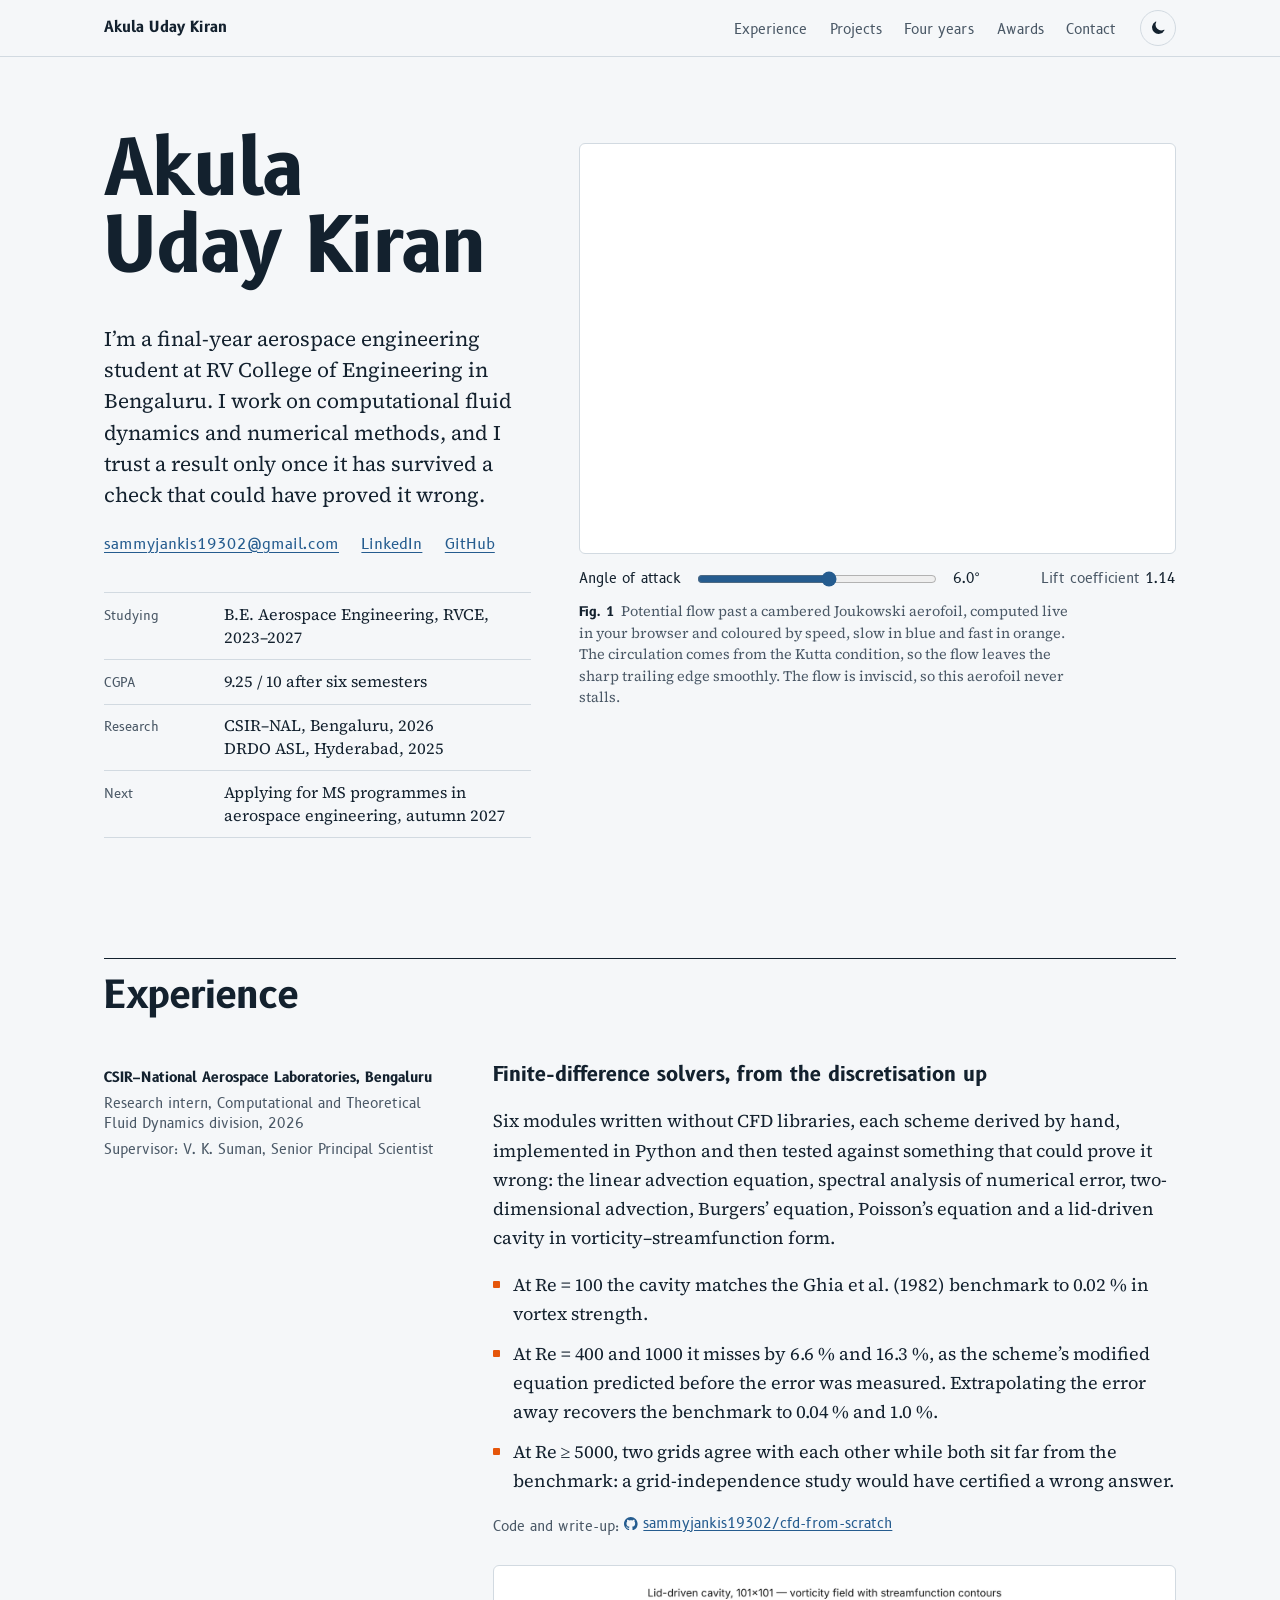
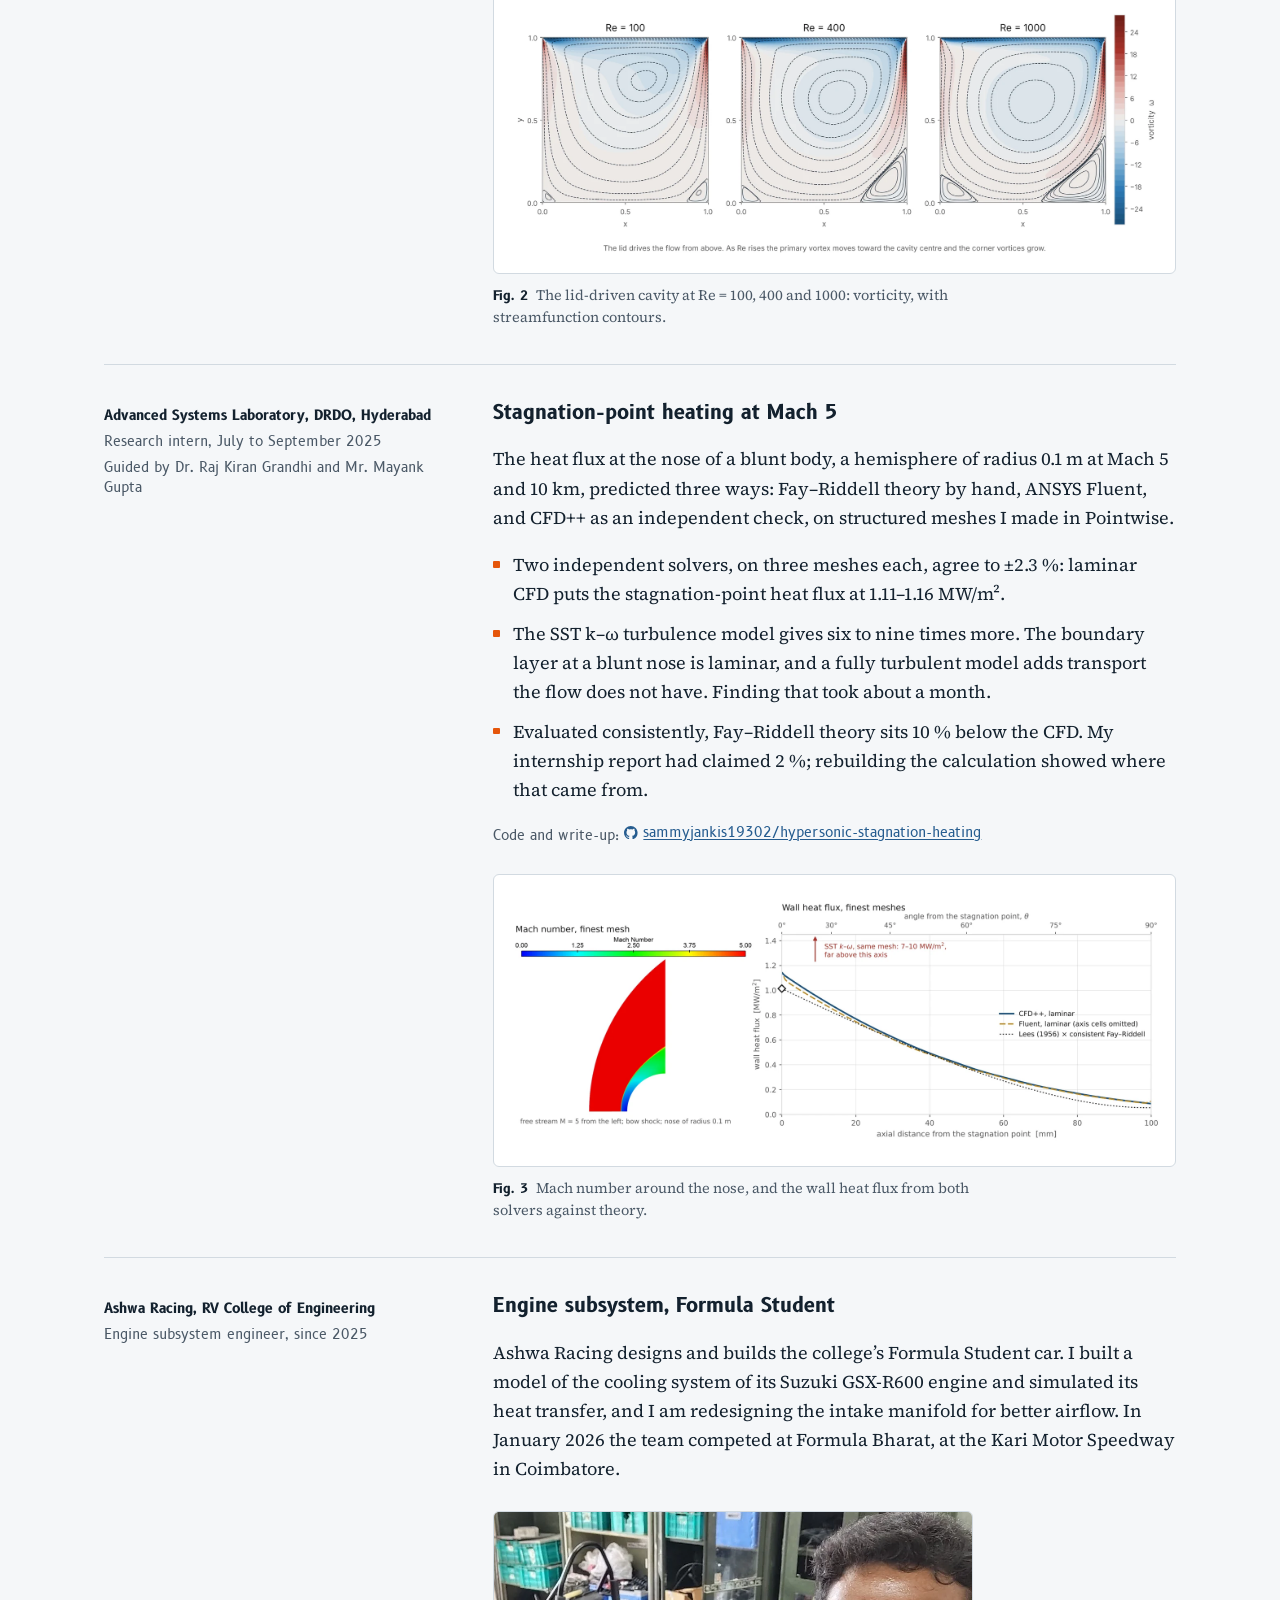
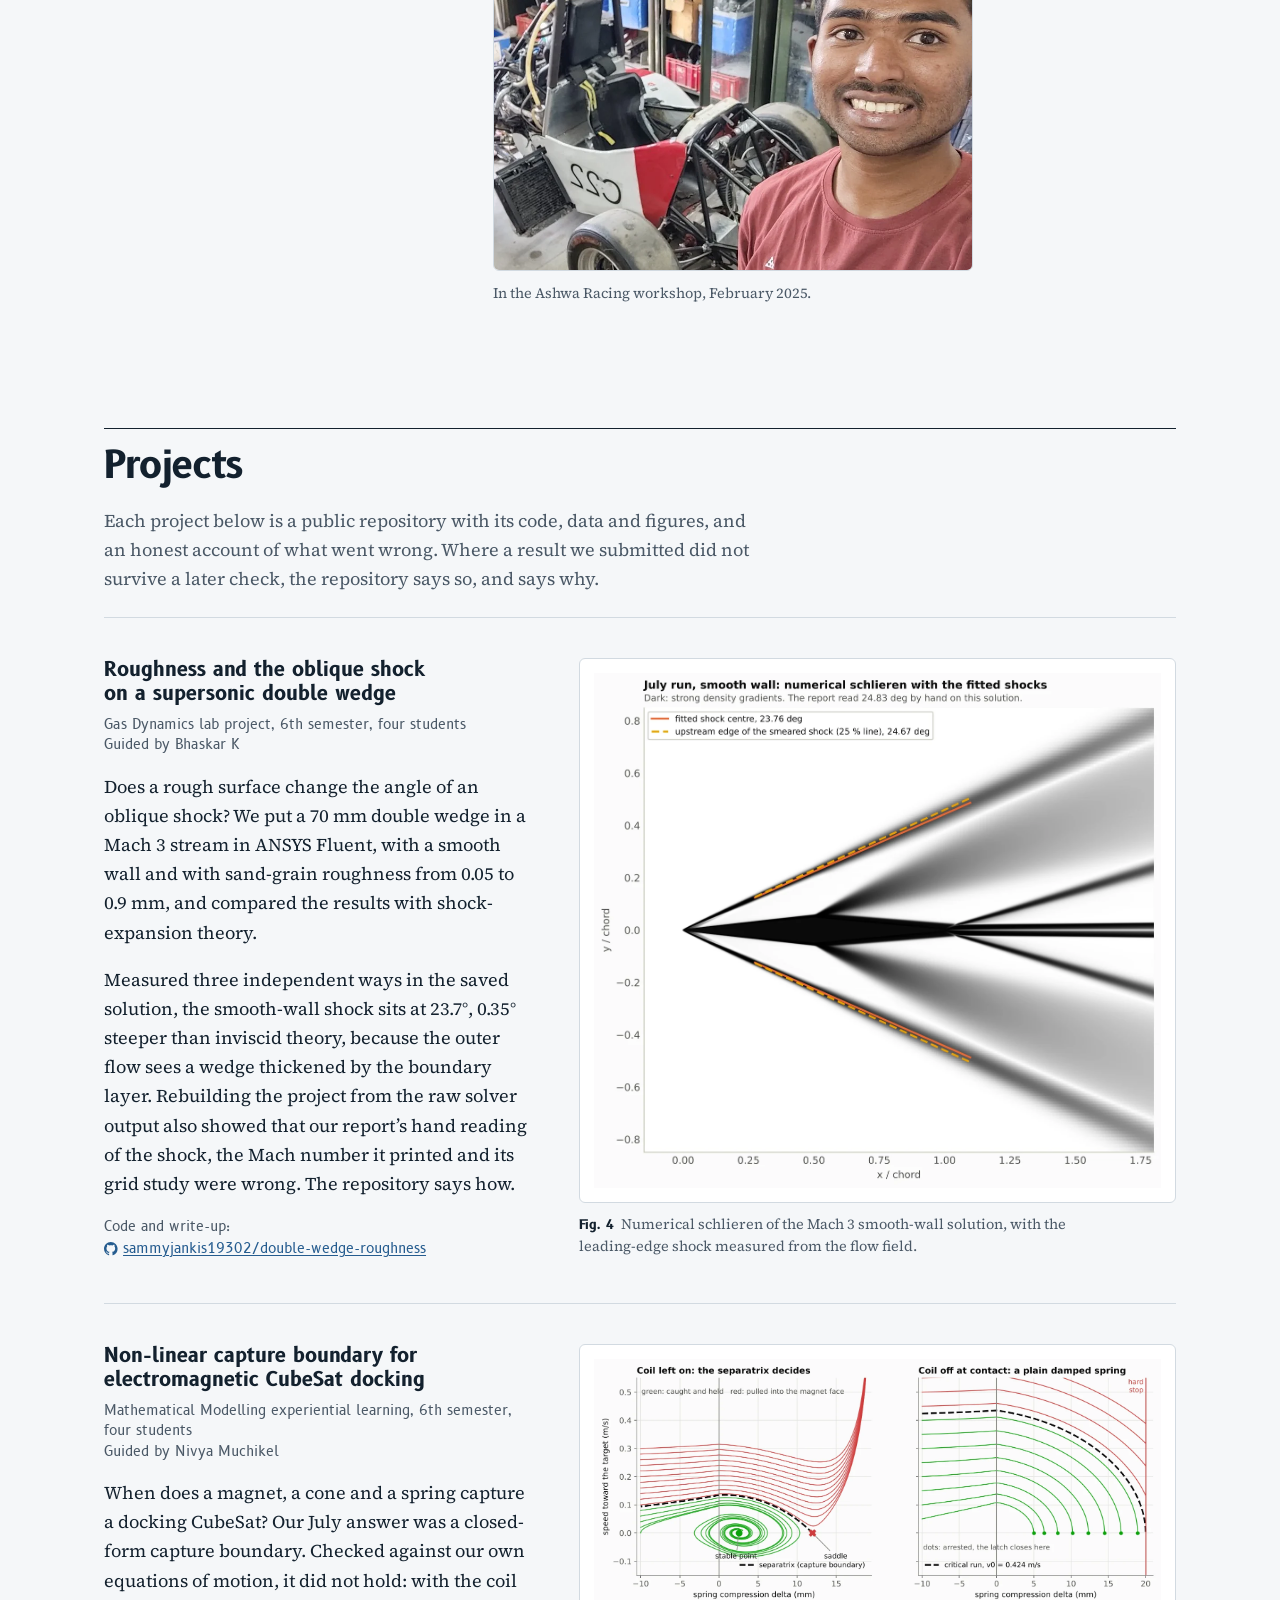
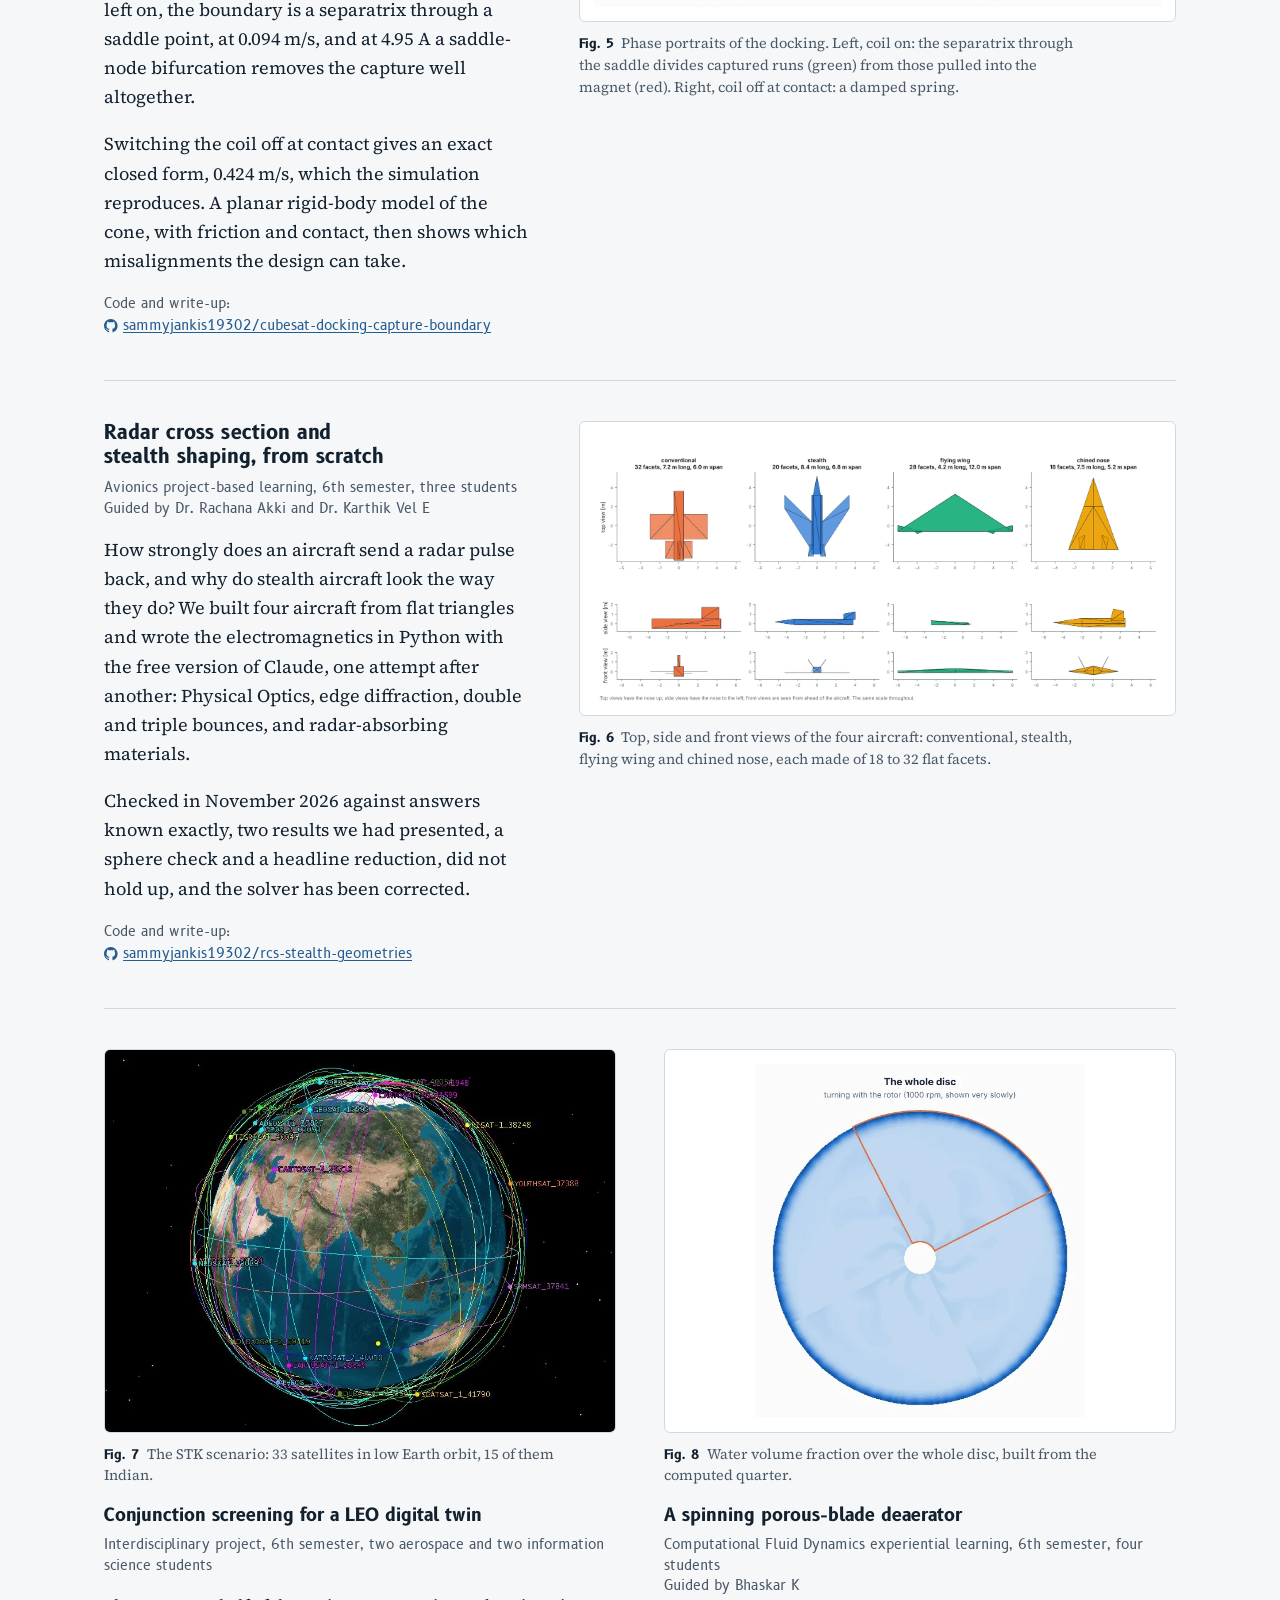
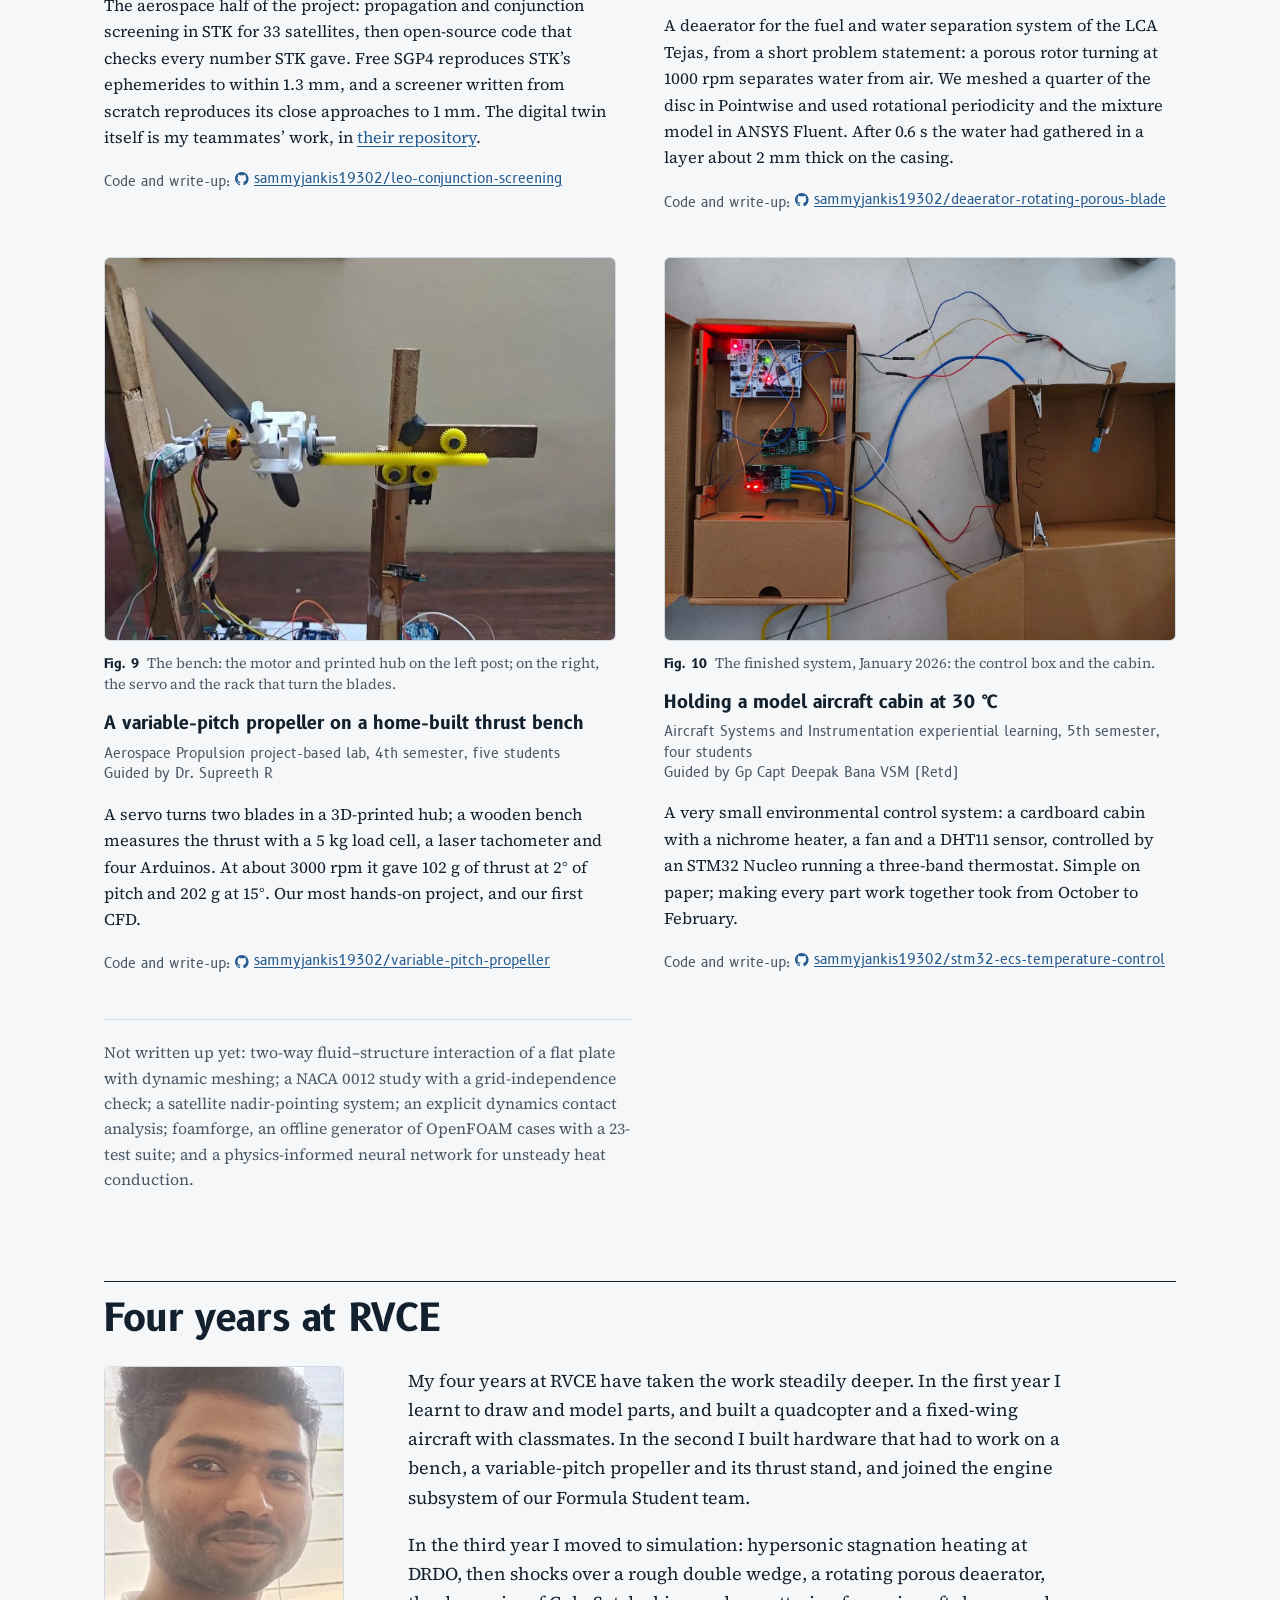
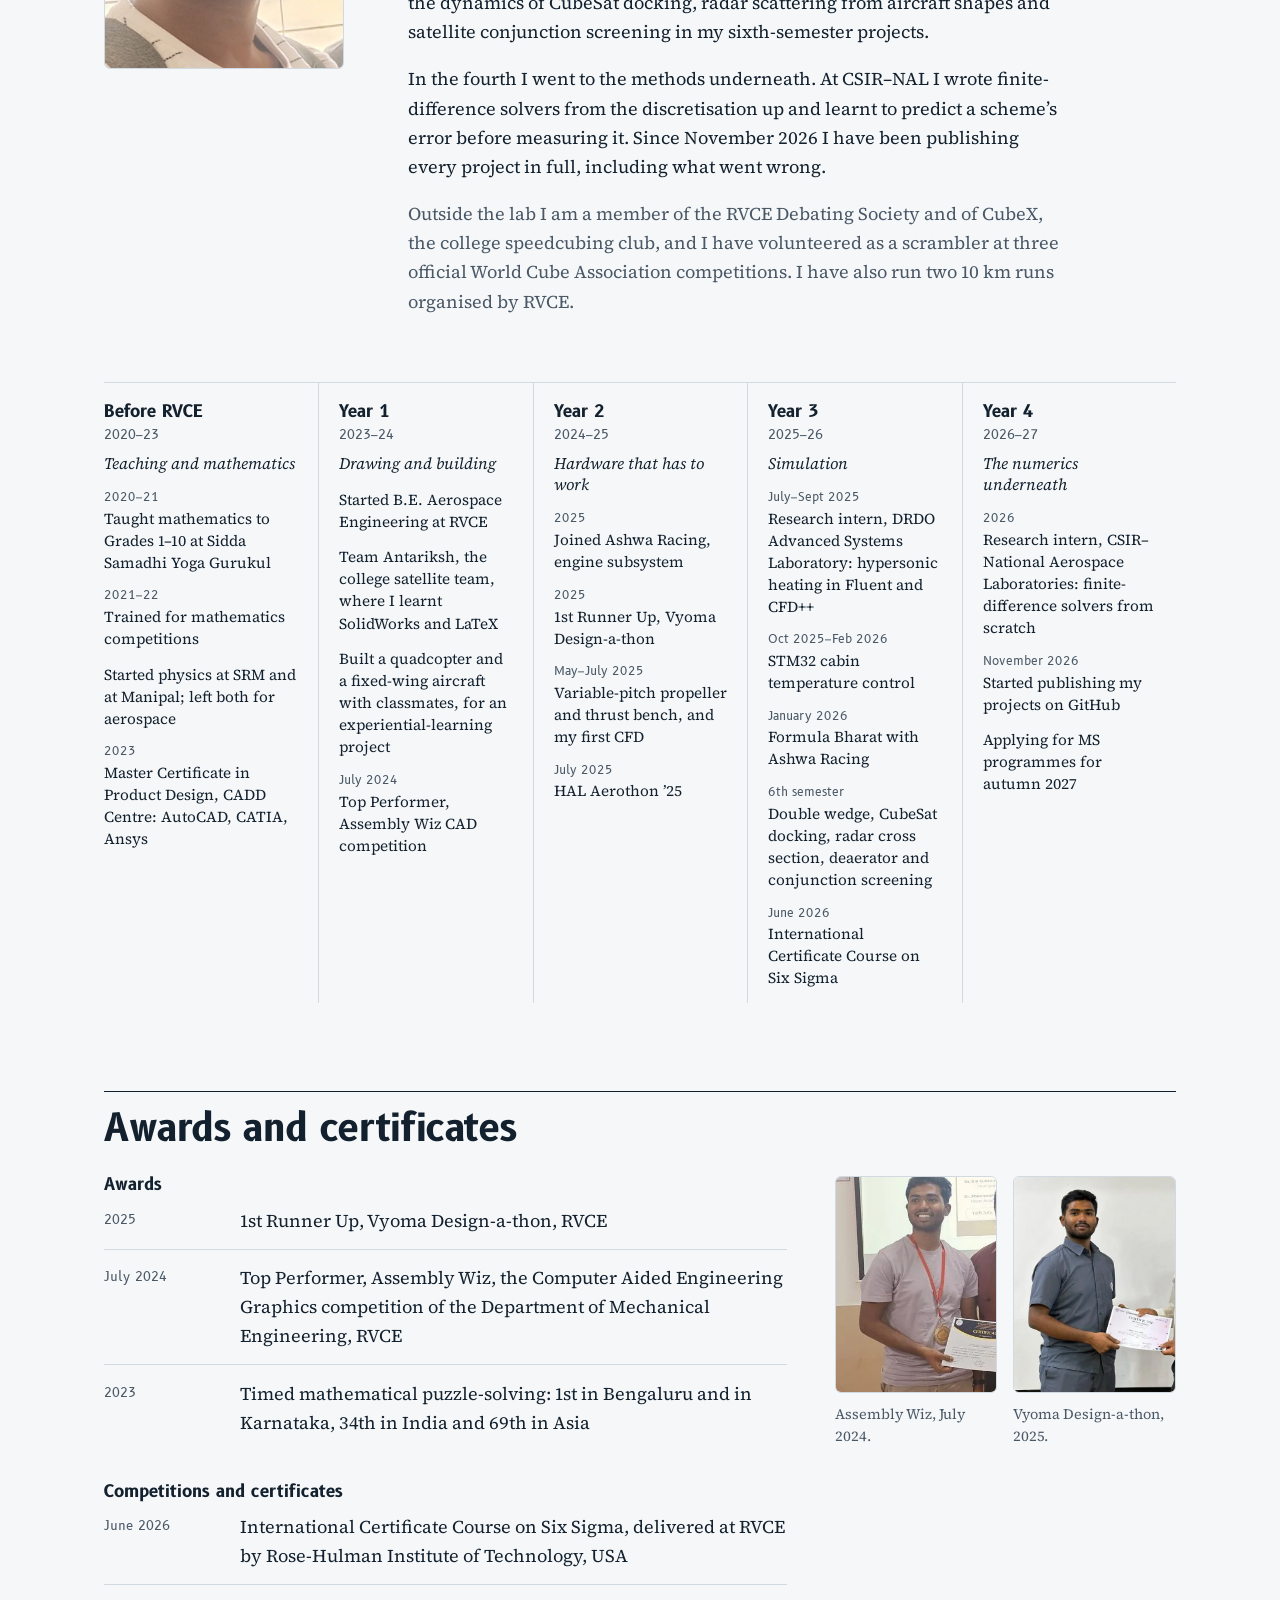
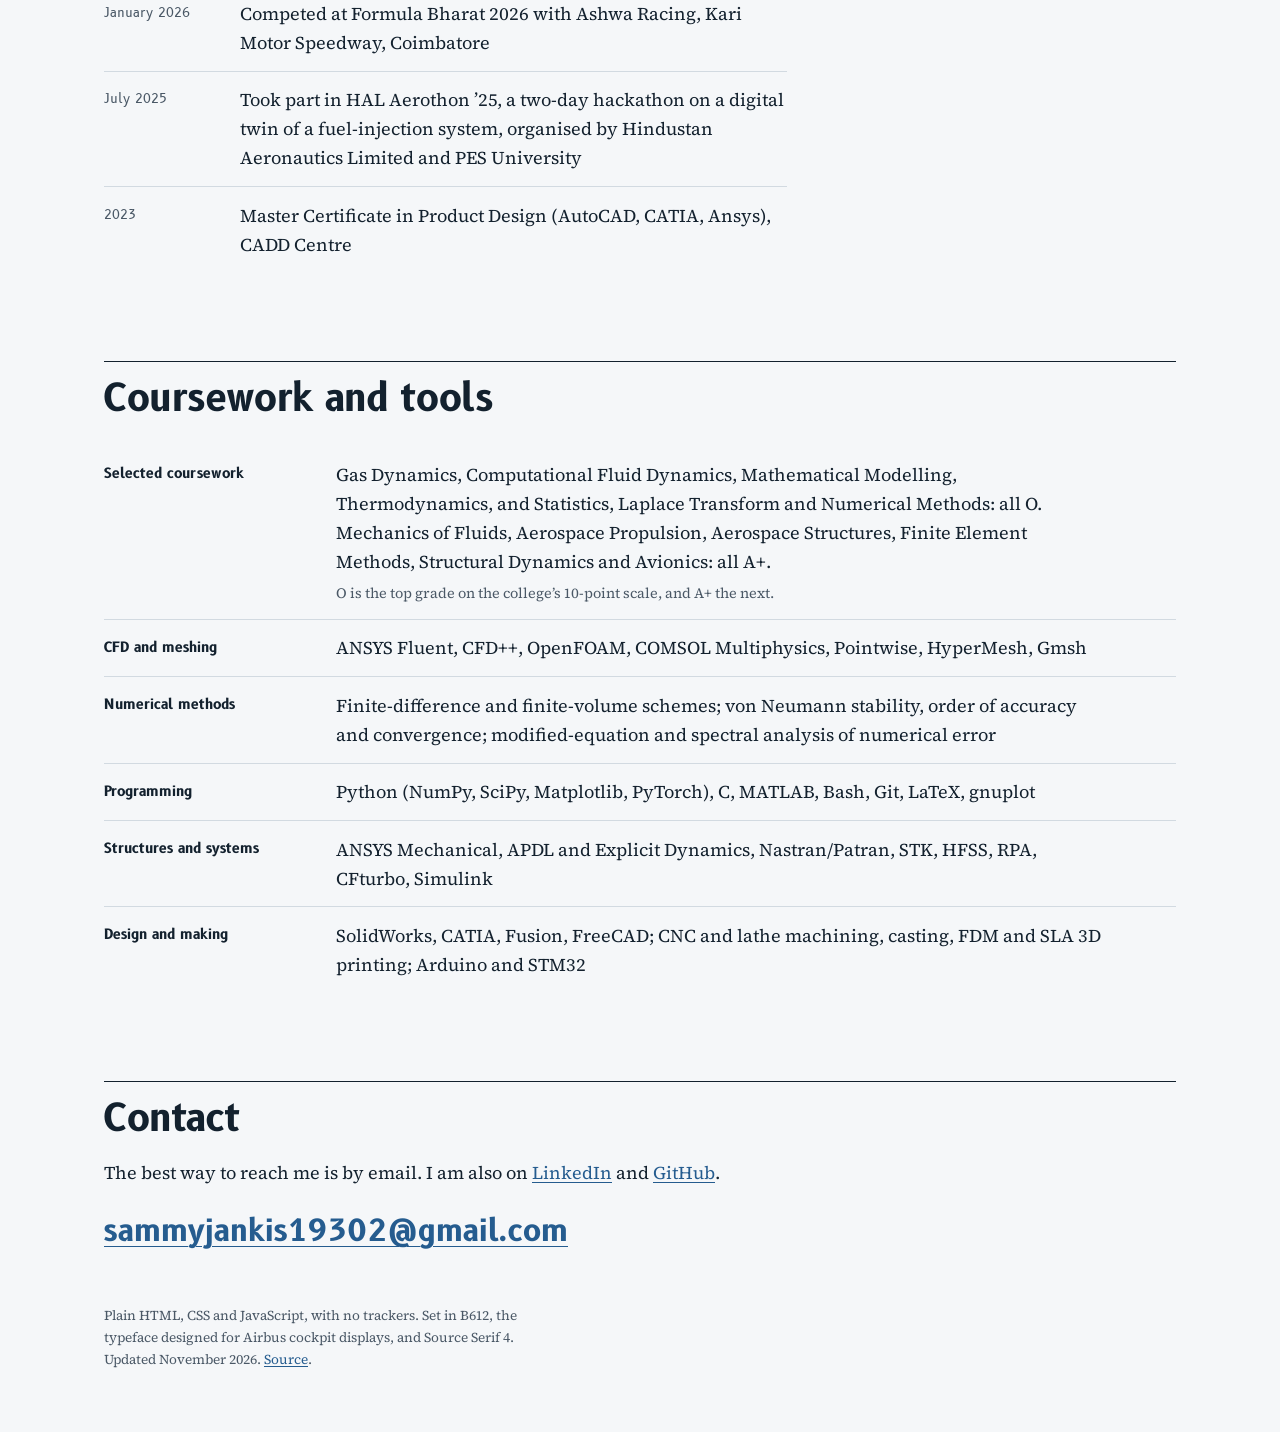
==== commit 013526b1: "Four years at RVCE section" ====
--- a/index.html
+++ b/index.html
@@ -14,7 +14,7 @@
 <link rel="apple-touch-icon" href="apple-touch-icon.png">
 <link rel="preload" href="assets/fonts/b612-700.woff2" as="font" type="font/woff2" crossorigin>
 <link rel="preload" href="assets/fonts/source-serif-4-latin.woff2" as="font" type="font/woff2" crossorigin>
-<link rel="stylesheet" href="assets/site.css?v=257ff56a4d">
+<link rel="stylesheet" href="assets/site.css?v=0b9a4111c3">
 <script>try{var t=localStorage.getItem('theme');if(t==='dark'||t==='light')document.documentElement.dataset.theme=t}catch(e){}</script>
 <meta property="og:type" content="profile">
 <meta property="og:site_name" content="Akula Uday Kiran">
@@ -37,7 +37,7 @@
 <header class="top">
   <div class="wrap top-inner">
     <a class="top-name" href="./">Akula Uday Kiran</a>
-    <nav class="top-nav" aria-label="Sections"><ul><li><a href="#experience">Experience</a></li><li><a href="#projects">Projects</a></li><li><a href="#path">Path</a></li><li><a href="#awards">Awards</a></li><li><a href="#contact">Contact</a></li></ul></nav>
+    <nav class="top-nav" aria-label="Sections"><ul><li><a href="#experience">Experience</a></li><li><a href="#projects">Projects</a></li><li><a href="#path">Four years</a></li><li><a href="#awards">Awards</a></li><li><a href="#contact">Contact</a></li></ul></nav>
     <button class="theme" type="button" aria-label="Switch to dark theme"><svg class="icon moon" viewBox="0 0 24 24" aria-hidden="true" focusable="false"><path fill="currentColor" d="M21 14.6A8.6 8.6 0 0 1 9.4 3a.6.6 0 0 0-.8-.7A9.8 9.8 0 1 0 21.7 15.4a.6.6 0 0 0-.7-.8z"/></svg><svg class="icon sun" viewBox="0 0 24 24" aria-hidden="true" focusable="false"><g fill="none" stroke="currentColor" stroke-width="1.8" stroke-linecap="round"><circle cx="12" cy="12" r="4.2"/><path d="M12 1.8v2.6M12 19.6v2.6M1.8 12h2.6M19.6 12h2.6M4.8 4.8l1.8 1.8M17.4 17.4l1.8 1.8M4.8 19.2l1.8-1.8M17.4 6.6l1.8-1.8"/></g></svg></button>
   </div>
 </header>
@@ -152,12 +152,12 @@
 
 <section class="block" id="path" aria-labelledby="h-path">
   <div class="wrap">
-    <h2 id="h-path">How I got here</h2>
+    <h2 id="h-path">Four years at RVCE</h2>
     <div class="path-grid">
       <figure class="portrait"><img src="assets/img/portrait.webp" width="640" height="809" alt="Portrait of Akula Uday Kiran" loading="lazy" decoding="async"></figure>
-      <div class="path-text"><p>I came to aerospace the long way round. My first year after school was lost to COVID. I spent 2020–21 teaching mathematics to students from Grades 1 to 10 at Sidda Samadhi Yoga Gurukul, and 2021–22 training for mathematics competitions. I then started physics degrees at SRM and at Manipal and left both, because what I wanted was aerospace. In 2023 I joined the aerospace engineering programme at RV College of Engineering.</p><p>Since then I have tried a little of everything an aerospace engineer does: engineering drawing and CAD, a propeller and its test bench, the engine of a Formula Student car, avionics, and the computational work that led to research internships at DRDO and CSIR–NAL. In November 2026 I started putting all of it online, so that anyone can check it.</p><p class="beyond">Outside the lab I am a member of the RVCE Debating Society and of CubeX, the college speedcubing club, and I have volunteered as a scrambler at three official World Cube Association competitions. I have also run two 10&nbsp;km runs organised by RVCE.</p></div>
+      <div class="path-text"><p>My four years at RVCE have taken the work steadily deeper. In the first year I learnt to draw and model parts, and built a quadcopter and a fixed-wing aircraft with classmates. In the second I built hardware that had to work on a bench, a variable-pitch propeller and its thrust stand, and joined the engine subsystem of our Formula Student team.</p><p>In the third year I moved to simulation: hypersonic stagnation heating at DRDO, then shocks over a rough double wedge, a rotating porous deaerator, the dynamics of CubeSat docking, radar scattering from aircraft shapes and satellite conjunction screening in my sixth-semester projects.</p><p>In the fourth I went to the methods underneath. At CSIR–NAL I wrote finite-difference solvers from the discretisation up and learnt to predict a scheme’s error before measuring it. Since November 2026 I have been publishing every project in full, including what went wrong.</p><p class="beyond">Outside the lab I am a member of the RVCE Debating Society and of CubeX, the college speedcubing club, and I have volunteered as a scrambler at three official World Cube Association competitions. I have also run two 10&nbsp;km runs organised by RVCE.</p></div>
     </div>
-    <ol class="years" aria-label="Year by year"><li class="year"><h3>Before RVCE</h3><p class="span">2020–23</p><ul><li><span class="when">2020–21</span>Taught mathematics to Grades 1–10 at Sidda Samadhi Yoga Gurukul</li><li><span class="when">2021–22</span>Trained for mathematics competitions</li><li>Started physics at SRM and at Manipal; left both for aerospace</li><li><span class="when">2023</span>Master Certificate in Product Design, CADD Centre: AutoCAD, CATIA, Ansys</li></ul></li><li class="year"><h3>Year 1</h3><p class="span">2023–24</p><ul><li>Started B.E. Aerospace Engineering at RVCE</li><li>Team Antariksh, the college satellite team, where I learnt SolidWorks and LaTeX</li><li>Built a quadcopter and a fixed-wing aircraft with classmates, for an experiential-learning project</li><li><span class="when">July 2024</span>Top Performer, Assembly Wiz CAD competition</li></ul></li><li class="year"><h3>Year 2</h3><p class="span">2024–25</p><ul><li><span class="when">2025</span>Joined Ashwa Racing, engine subsystem</li><li><span class="when">2025</span>1st Runner Up, Vyoma Design-a-thon</li><li><span class="when">May–July 2025</span>Variable-pitch propeller and thrust bench</li><li><span class="when">July 2025</span>HAL Aerothon ’25</li></ul></li><li class="year"><h3>Year 3</h3><p class="span">2025–26</p><ul><li><span class="when">July–Sept 2025</span>Research intern, DRDO Advanced Systems Laboratory</li><li><span class="when">Oct 2025–Feb 2026</span>STM32 cabin temperature control</li><li><span class="when">January 2026</span>Formula Bharat with Ashwa Racing</li><li><span class="when">6th semester</span>Double wedge, CubeSat docking, radar cross section, deaerator and conjunction screening</li><li><span class="when">June 2026</span>International Certificate Course on Six Sigma</li></ul></li><li class="year"><h3>Year 4</h3><p class="span">2026–27</p><ul><li><span class="when">2026</span>Research intern, CSIR–National Aerospace Laboratories</li><li><span class="when">November 2026</span>Started publishing my projects on GitHub</li><li>Applying for MS programmes for autumn 2027</li></ul></li></ol>
+    <ol class="years" aria-label="Year by year"><li class="year"><h3>Before RVCE</h3><p class="span">2020–23</p><p class="year-theme">Teaching and mathematics</p><ul><li><span class="when">2020–21</span>Taught mathematics to Grades 1–10 at Sidda Samadhi Yoga Gurukul</li><li><span class="when">2021–22</span>Trained for mathematics competitions</li><li>Started physics at SRM and at Manipal; left both for aerospace</li><li><span class="when">2023</span>Master Certificate in Product Design, CADD Centre: AutoCAD, CATIA, Ansys</li></ul></li><li class="year"><h3>Year 1</h3><p class="span">2023–24</p><p class="year-theme">Drawing and building</p><ul><li>Started B.E. Aerospace Engineering at RVCE</li><li>Team Antariksh, the college satellite team, where I learnt SolidWorks and LaTeX</li><li>Built a quadcopter and a fixed-wing aircraft with classmates, for an experiential-learning project</li><li><span class="when">July 2024</span>Top Performer, Assembly Wiz CAD competition</li></ul></li><li class="year"><h3>Year 2</h3><p class="span">2024–25</p><p class="year-theme">Hardware that has to work</p><ul><li><span class="when">2025</span>Joined Ashwa Racing, engine subsystem</li><li><span class="when">2025</span>1st Runner Up, Vyoma Design-a-thon</li><li><span class="when">May–July 2025</span>Variable-pitch propeller and thrust bench, and my first CFD</li><li><span class="when">July 2025</span>HAL Aerothon ’25</li></ul></li><li class="year"><h3>Year 3</h3><p class="span">2025–26</p><p class="year-theme">Simulation</p><ul><li><span class="when">July–Sept 2025</span>Research intern, DRDO Advanced Systems Laboratory: hypersonic heating in Fluent and CFD++</li><li><span class="when">Oct 2025–Feb 2026</span>STM32 cabin temperature control</li><li><span class="when">January 2026</span>Formula Bharat with Ashwa Racing</li><li><span class="when">6th semester</span>Double wedge, CubeSat docking, radar cross section, deaerator and conjunction screening</li><li><span class="when">June 2026</span>International Certificate Course on Six Sigma</li></ul></li><li class="year"><h3>Year 4</h3><p class="span">2026–27</p><p class="year-theme">The numerics underneath</p><ul><li><span class="when">2026</span>Research intern, CSIR–National Aerospace Laboratories: finite-difference solvers from scratch</li><li><span class="when">November 2026</span>Started publishing my projects on GitHub</li><li>Applying for MS programmes for autumn 2027</li></ul></li></ol>
   </div>
 </section>
 
--- a/assets/site.css
+++ b/assets/site.css
@@ -185,6 +185,7 @@
 .year + .year { border-top: 1px solid var(--rule); }
 .year h3 { font-size: 1.05rem; }
 .year .span { font-family: var(--sans); font-size: .8rem; color: var(--ink-2); margin: .15rem 0 0; }
+.year-theme { font-style: italic; font-size: 1rem; line-height: 1.35; margin: .45rem 0 0; }
 .year ul { list-style: none; margin: .9rem 0 0; padding: 0; }
 .year ul li { font-size: .95rem; line-height: 1.45; margin: 0 0 .85rem; }
 .when { display: block; font-family: var(--sans); font-size: .74rem; color: var(--ink-2); margin-bottom: .1rem; }
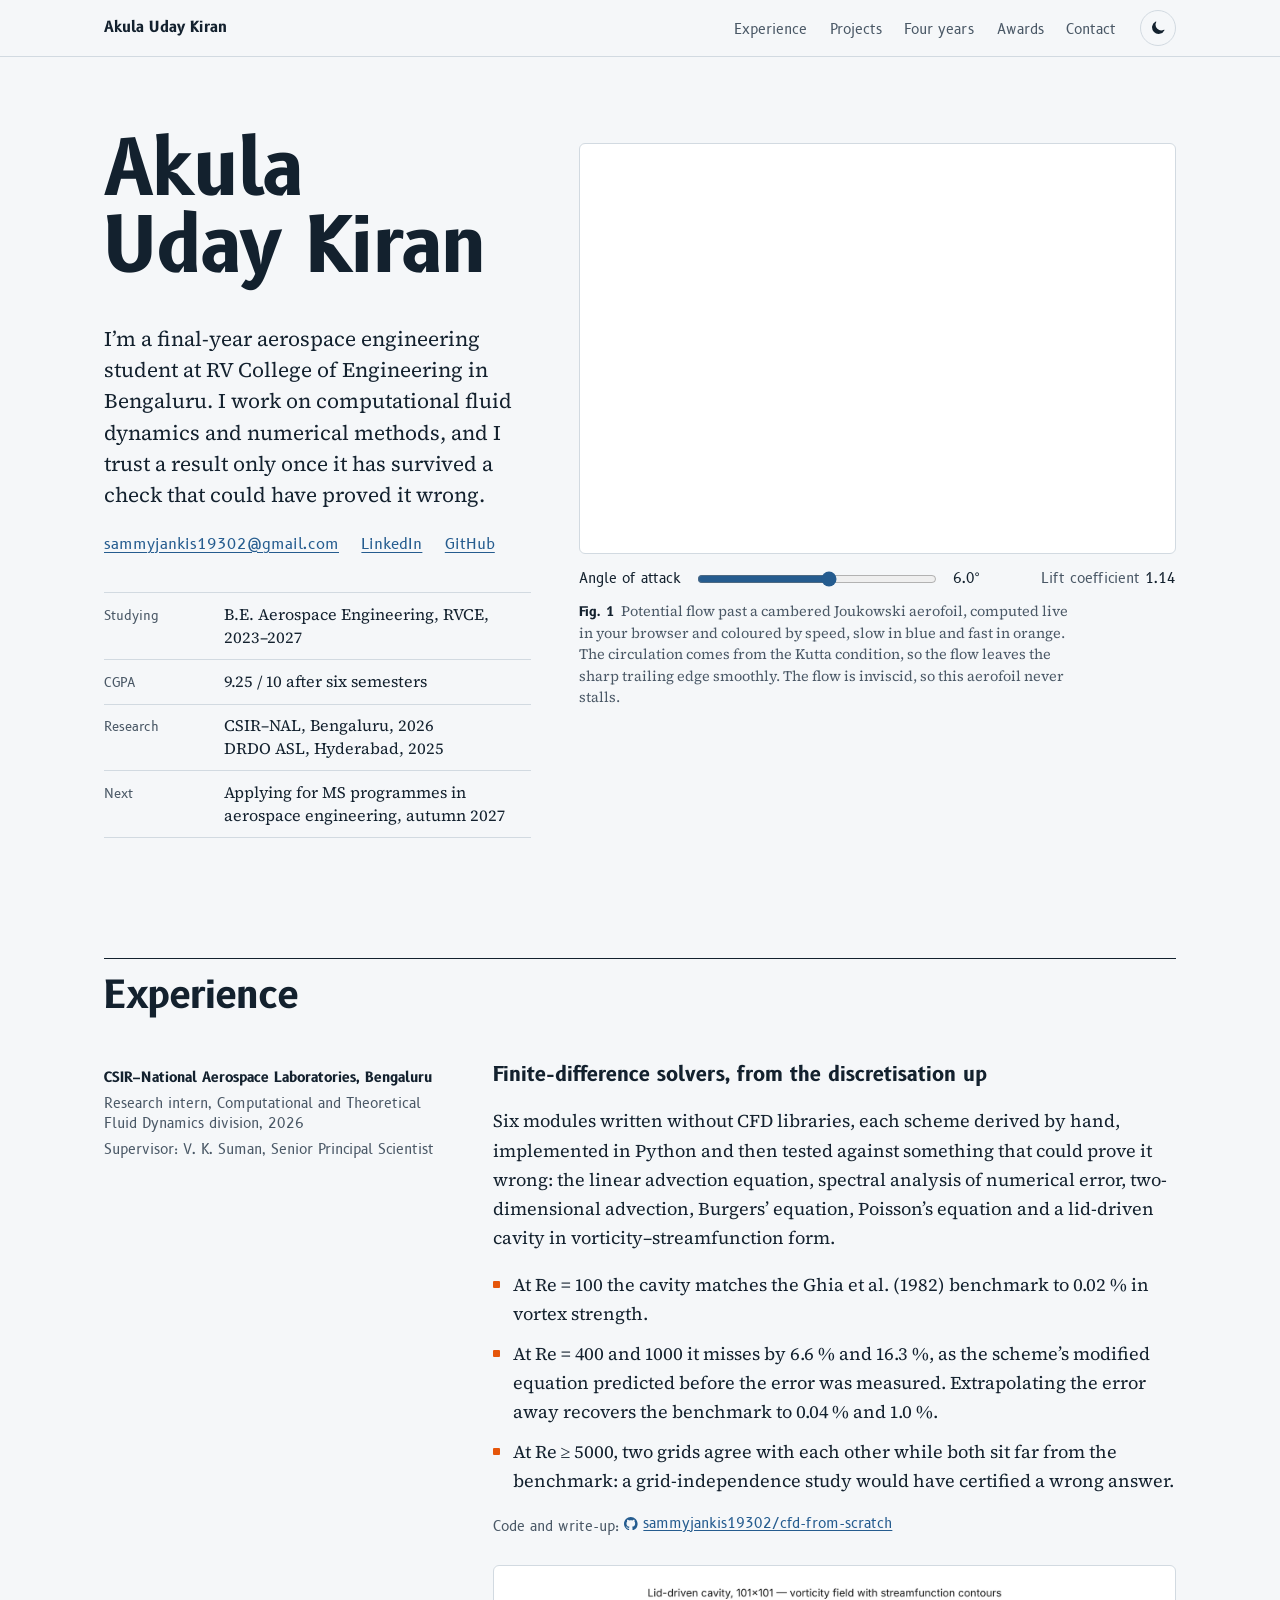
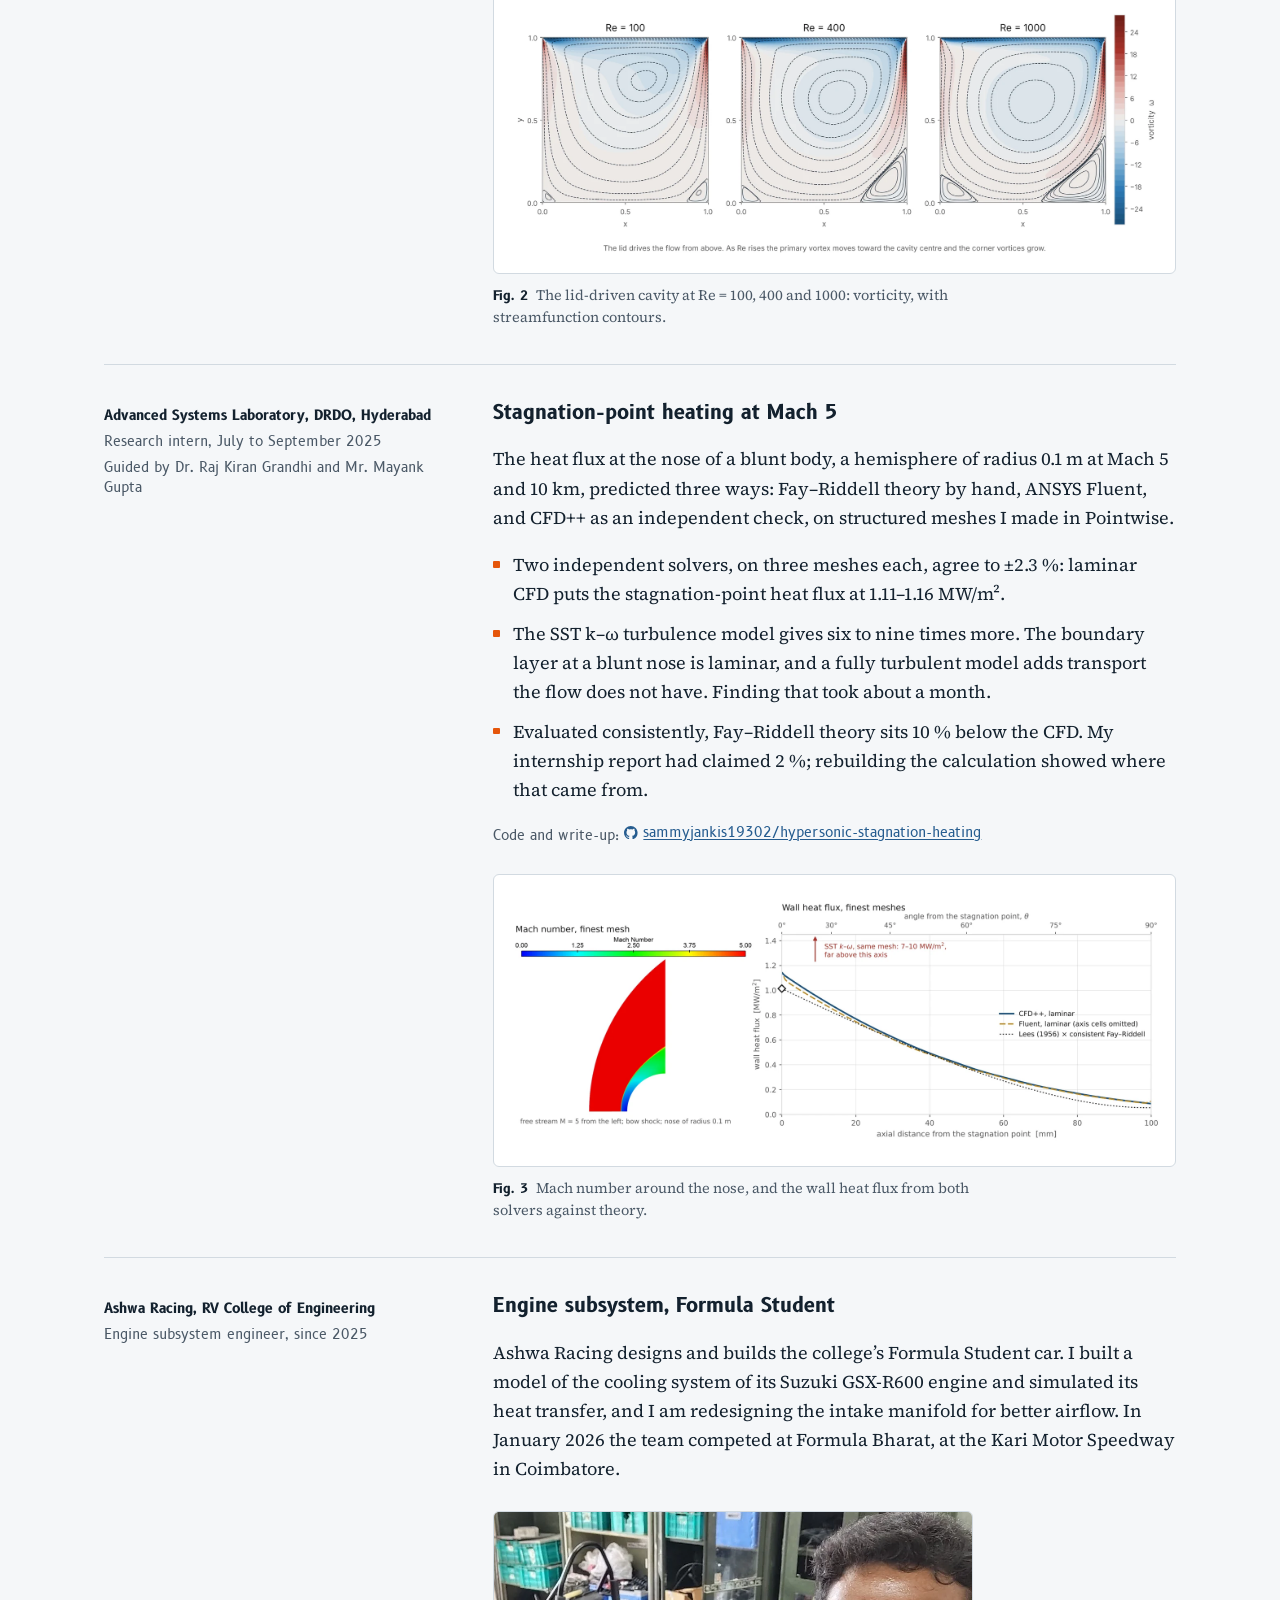
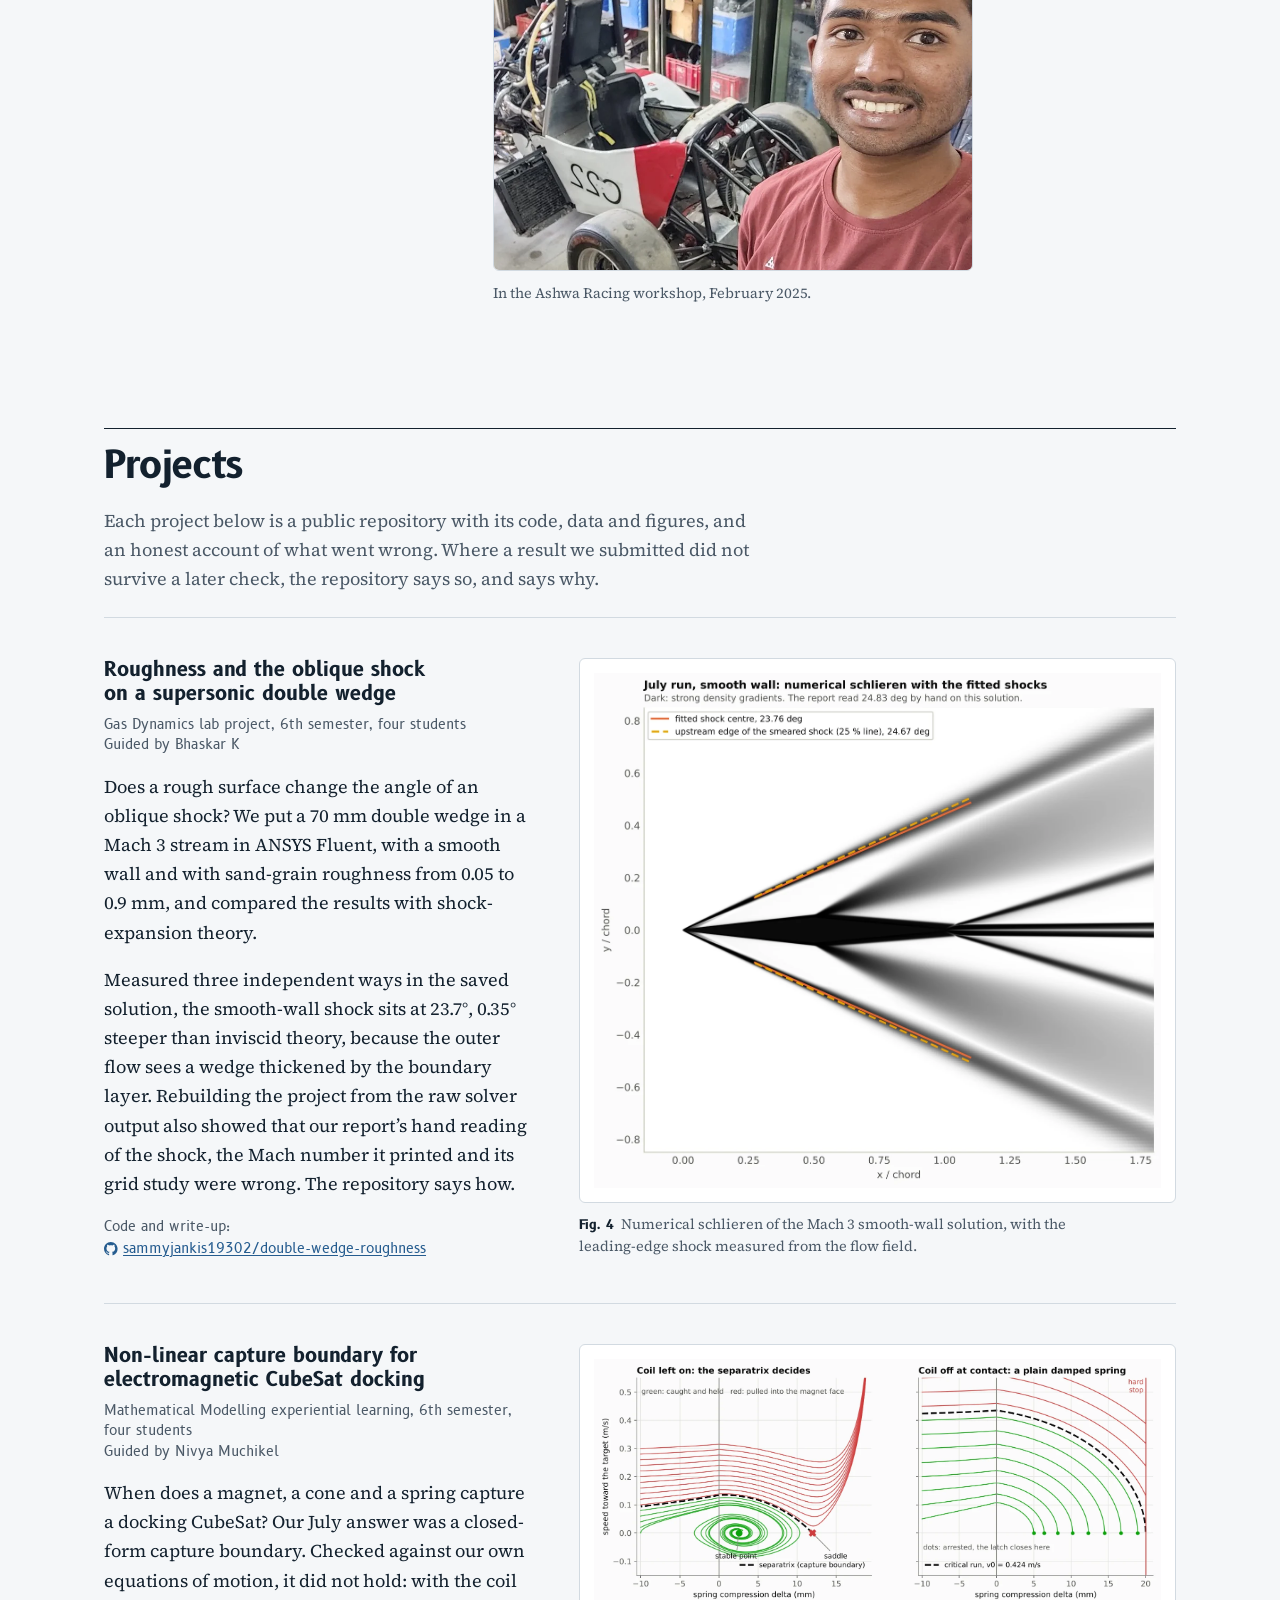
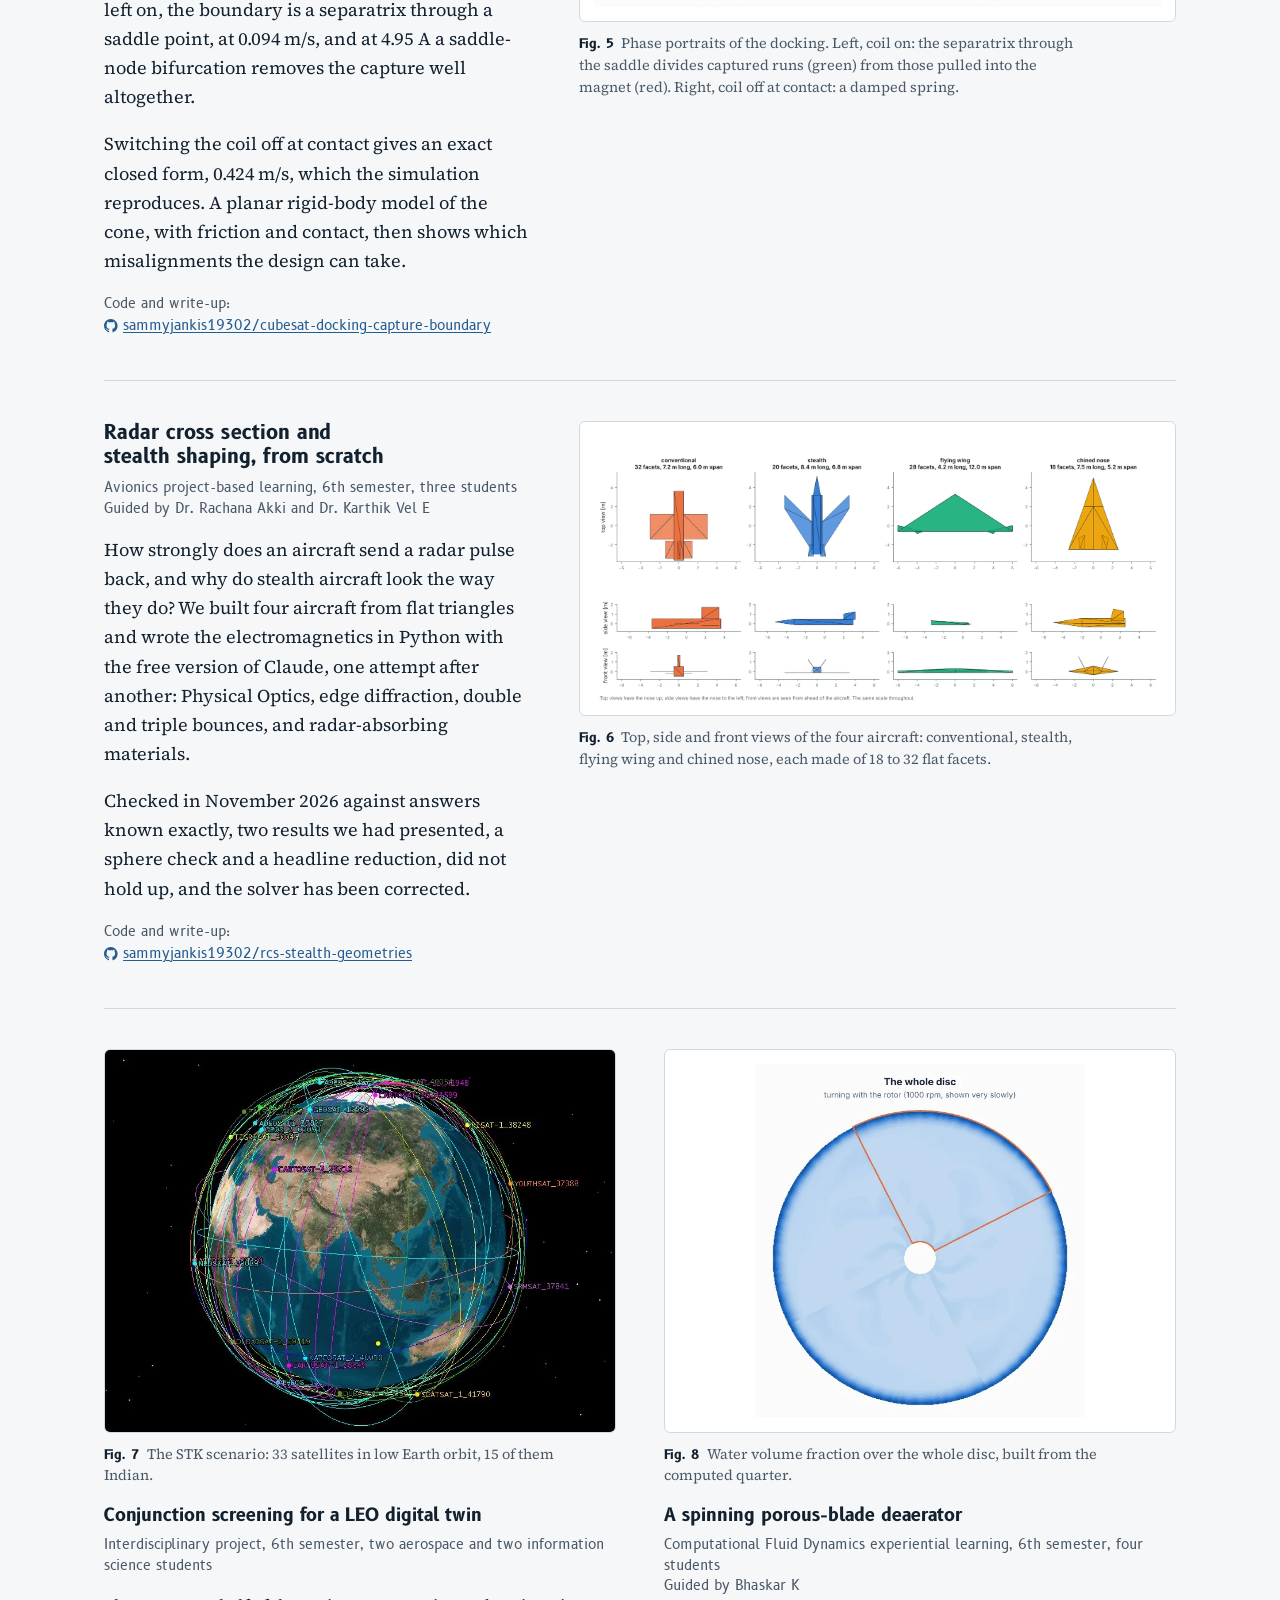
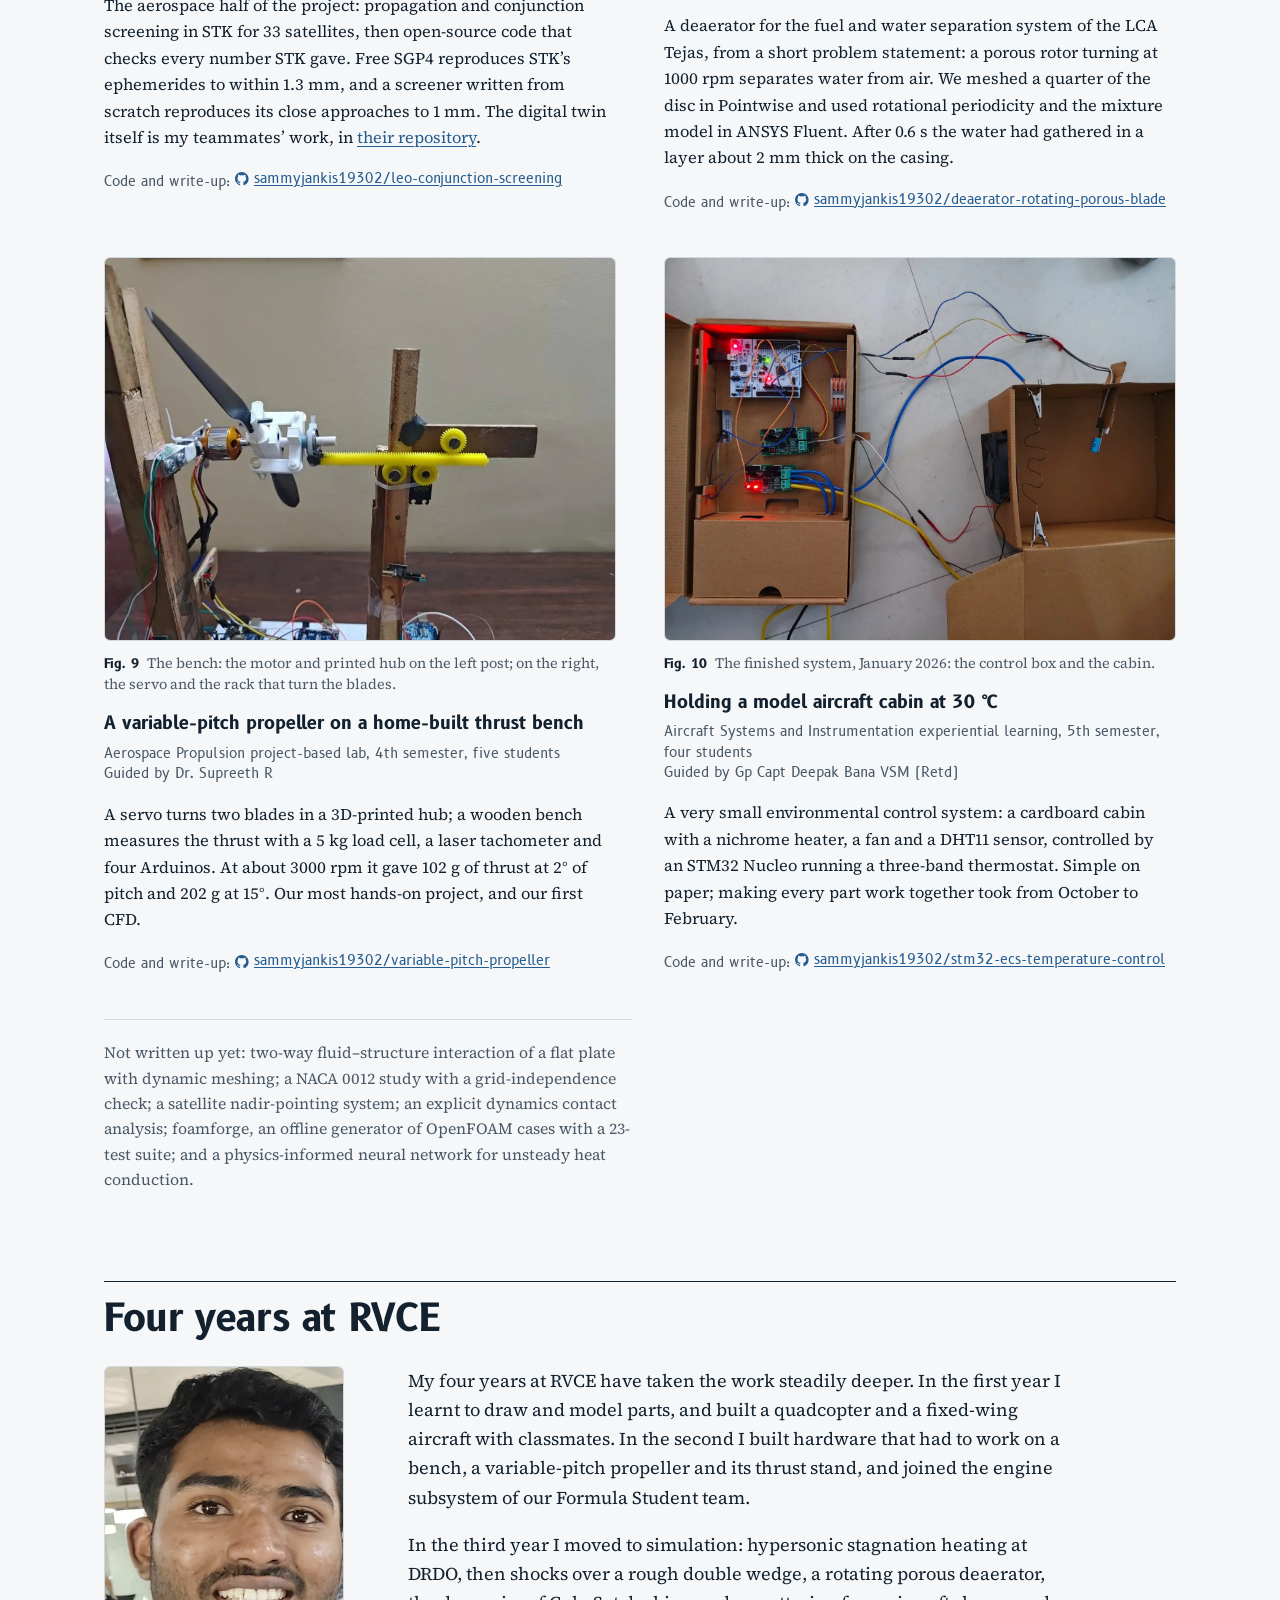
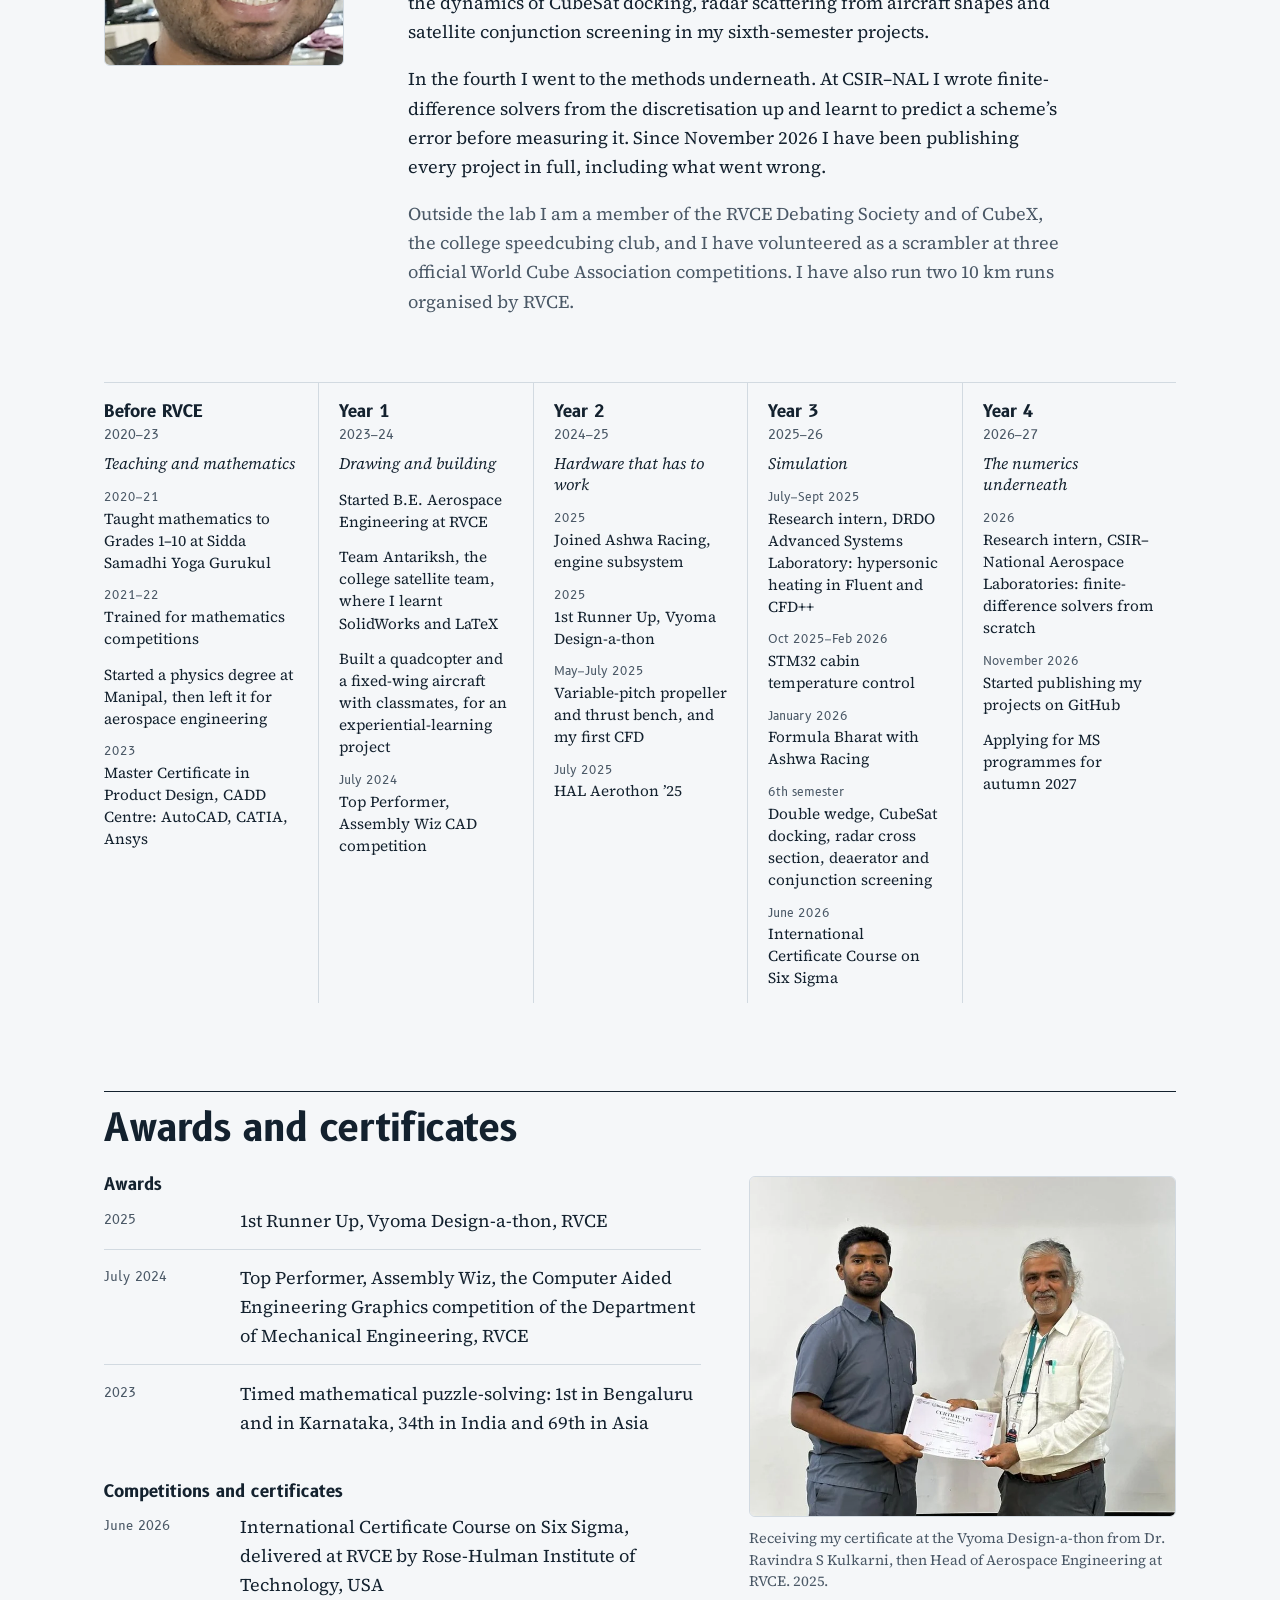
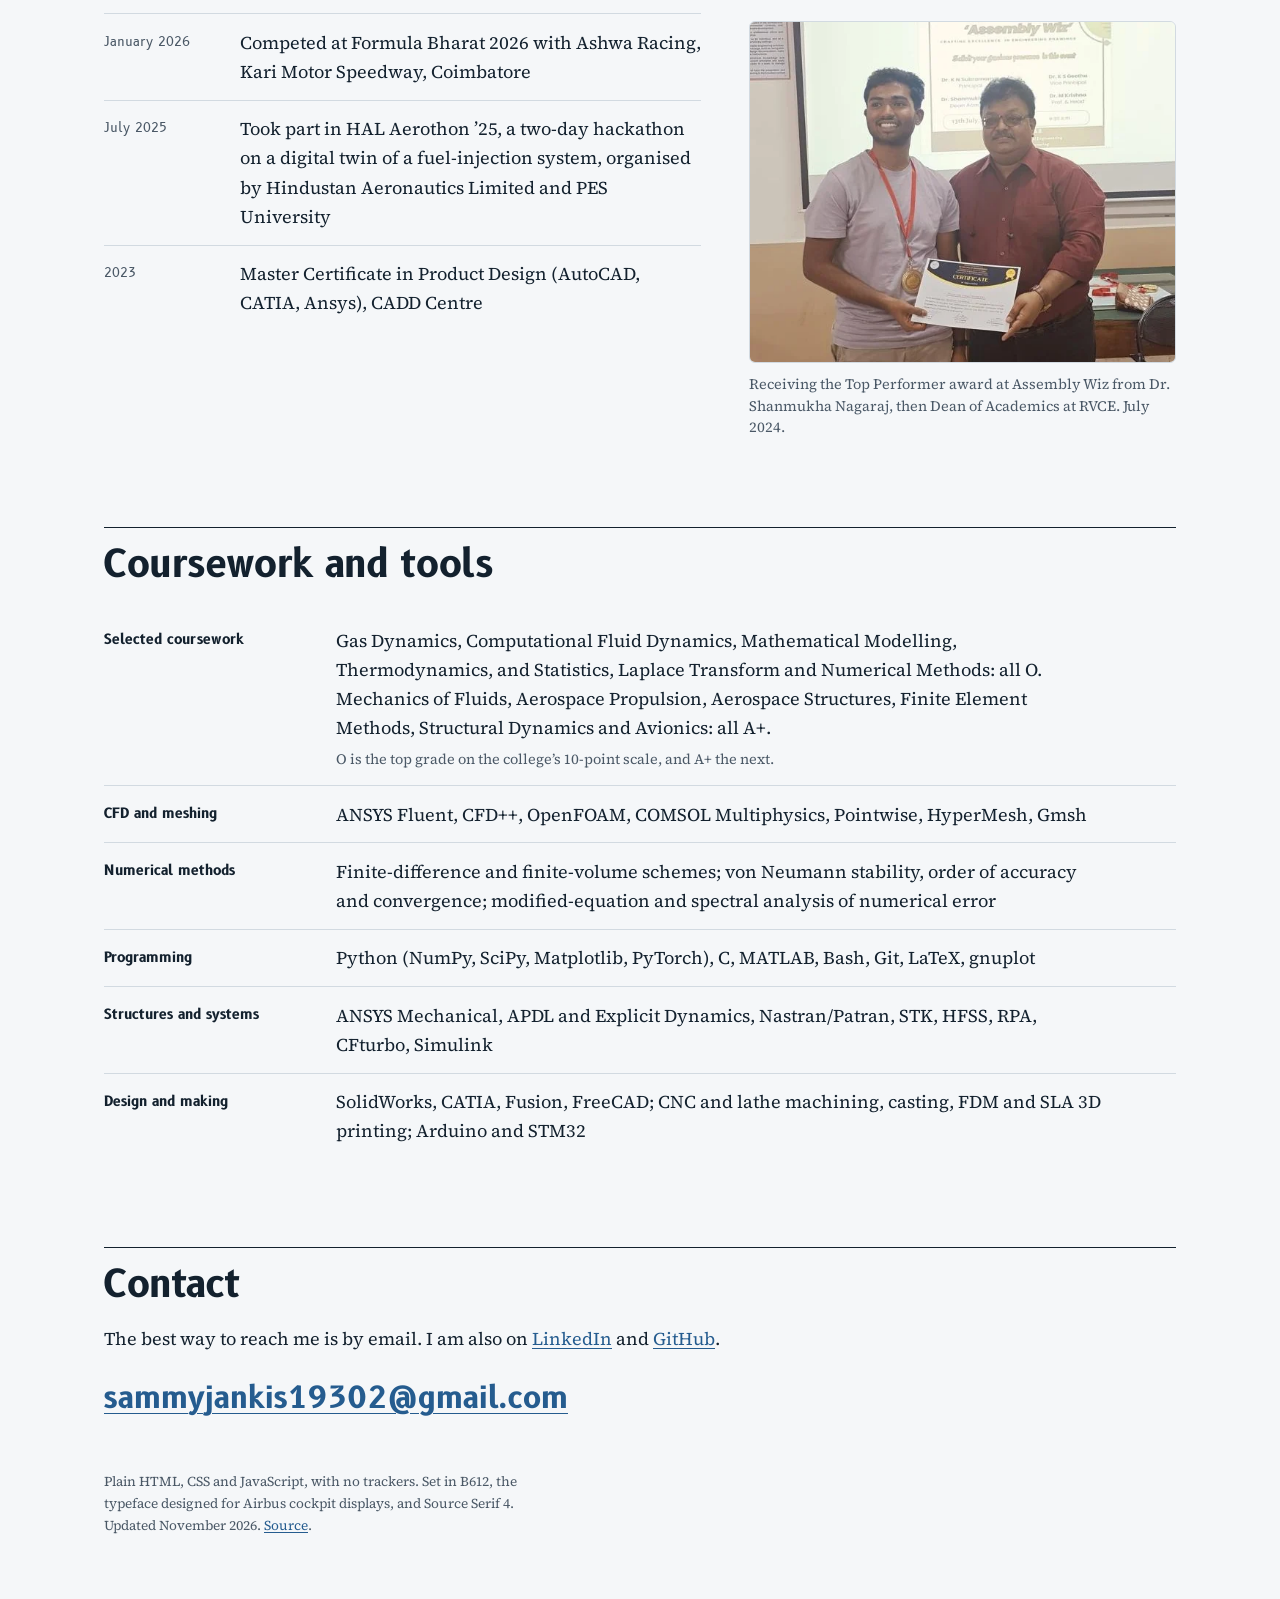
==== commit 9b6434fe: "Award photos with professors, sharper portrait" ====
--- a/index.html
+++ b/index.html
@@ -14,7 +14,7 @@
 <link rel="apple-touch-icon" href="apple-touch-icon.png">
 <link rel="preload" href="assets/fonts/b612-700.woff2" as="font" type="font/woff2" crossorigin>
 <link rel="preload" href="assets/fonts/source-serif-4-latin.woff2" as="font" type="font/woff2" crossorigin>
-<link rel="stylesheet" href="assets/site.css?v=0b9a4111c3">
+<link rel="stylesheet" href="assets/site.css?v=f1f3fea7b8">
 <script>try{var t=localStorage.getItem('theme');if(t==='dark'||t==='light')document.documentElement.dataset.theme=t}catch(e){}</script>
 <meta property="og:type" content="profile">
 <meta property="og:site_name" content="Akula Uday Kiran">
@@ -154,10 +154,10 @@
   <div class="wrap">
     <h2 id="h-path">Four years at RVCE</h2>
     <div class="path-grid">
-      <figure class="portrait"><img src="assets/img/portrait.webp" width="640" height="809" alt="Portrait of Akula Uday Kiran" loading="lazy" decoding="async"></figure>
+      <figure class="portrait"><img src="assets/img/portrait.webp" width="640" height="800" alt="Portrait of Akula Uday Kiran" loading="lazy" decoding="async"></figure>
       <div class="path-text"><p>My four years at RVCE have taken the work steadily deeper. In the first year I learnt to draw and model parts, and built a quadcopter and a fixed-wing aircraft with classmates. In the second I built hardware that had to work on a bench, a variable-pitch propeller and its thrust stand, and joined the engine subsystem of our Formula Student team.</p><p>In the third year I moved to simulation: hypersonic stagnation heating at DRDO, then shocks over a rough double wedge, a rotating porous deaerator, the dynamics of CubeSat docking, radar scattering from aircraft shapes and satellite conjunction screening in my sixth-semester projects.</p><p>In the fourth I went to the methods underneath. At CSIR–NAL I wrote finite-difference solvers from the discretisation up and learnt to predict a scheme’s error before measuring it. Since November 2026 I have been publishing every project in full, including what went wrong.</p><p class="beyond">Outside the lab I am a member of the RVCE Debating Society and of CubeX, the college speedcubing club, and I have volunteered as a scrambler at three official World Cube Association competitions. I have also run two 10&nbsp;km runs organised by RVCE.</p></div>
     </div>
-    <ol class="years" aria-label="Year by year"><li class="year"><h3>Before RVCE</h3><p class="span">2020–23</p><p class="year-theme">Teaching and mathematics</p><ul><li><span class="when">2020–21</span>Taught mathematics to Grades 1–10 at Sidda Samadhi Yoga Gurukul</li><li><span class="when">2021–22</span>Trained for mathematics competitions</li><li>Started physics at SRM and at Manipal; left both for aerospace</li><li><span class="when">2023</span>Master Certificate in Product Design, CADD Centre: AutoCAD, CATIA, Ansys</li></ul></li><li class="year"><h3>Year 1</h3><p class="span">2023–24</p><p class="year-theme">Drawing and building</p><ul><li>Started B.E. Aerospace Engineering at RVCE</li><li>Team Antariksh, the college satellite team, where I learnt SolidWorks and LaTeX</li><li>Built a quadcopter and a fixed-wing aircraft with classmates, for an experiential-learning project</li><li><span class="when">July 2024</span>Top Performer, Assembly Wiz CAD competition</li></ul></li><li class="year"><h3>Year 2</h3><p class="span">2024–25</p><p class="year-theme">Hardware that has to work</p><ul><li><span class="when">2025</span>Joined Ashwa Racing, engine subsystem</li><li><span class="when">2025</span>1st Runner Up, Vyoma Design-a-thon</li><li><span class="when">May–July 2025</span>Variable-pitch propeller and thrust bench, and my first CFD</li><li><span class="when">July 2025</span>HAL Aerothon ’25</li></ul></li><li class="year"><h3>Year 3</h3><p class="span">2025–26</p><p class="year-theme">Simulation</p><ul><li><span class="when">July–Sept 2025</span>Research intern, DRDO Advanced Systems Laboratory: hypersonic heating in Fluent and CFD++</li><li><span class="when">Oct 2025–Feb 2026</span>STM32 cabin temperature control</li><li><span class="when">January 2026</span>Formula Bharat with Ashwa Racing</li><li><span class="when">6th semester</span>Double wedge, CubeSat docking, radar cross section, deaerator and conjunction screening</li><li><span class="when">June 2026</span>International Certificate Course on Six Sigma</li></ul></li><li class="year"><h3>Year 4</h3><p class="span">2026–27</p><p class="year-theme">The numerics underneath</p><ul><li><span class="when">2026</span>Research intern, CSIR–National Aerospace Laboratories: finite-difference solvers from scratch</li><li><span class="when">November 2026</span>Started publishing my projects on GitHub</li><li>Applying for MS programmes for autumn 2027</li></ul></li></ol>
+    <ol class="years" aria-label="Year by year"><li class="year"><h3>Before RVCE</h3><p class="span">2020–23</p><p class="year-theme">Teaching and mathematics</p><ul><li><span class="when">2020–21</span>Taught mathematics to Grades 1–10 at Sidda Samadhi Yoga Gurukul</li><li><span class="when">2021–22</span>Trained for mathematics competitions</li><li>Started a physics degree at Manipal, then left it for aerospace engineering</li><li><span class="when">2023</span>Master Certificate in Product Design, CADD Centre: AutoCAD, CATIA, Ansys</li></ul></li><li class="year"><h3>Year 1</h3><p class="span">2023–24</p><p class="year-theme">Drawing and building</p><ul><li>Started B.E. Aerospace Engineering at RVCE</li><li>Team Antariksh, the college satellite team, where I learnt SolidWorks and LaTeX</li><li>Built a quadcopter and a fixed-wing aircraft with classmates, for an experiential-learning project</li><li><span class="when">July 2024</span>Top Performer, Assembly Wiz CAD competition</li></ul></li><li class="year"><h3>Year 2</h3><p class="span">2024–25</p><p class="year-theme">Hardware that has to work</p><ul><li><span class="when">2025</span>Joined Ashwa Racing, engine subsystem</li><li><span class="when">2025</span>1st Runner Up, Vyoma Design-a-thon</li><li><span class="when">May–July 2025</span>Variable-pitch propeller and thrust bench, and my first CFD</li><li><span class="when">July 2025</span>HAL Aerothon ’25</li></ul></li><li class="year"><h3>Year 3</h3><p class="span">2025–26</p><p class="year-theme">Simulation</p><ul><li><span class="when">July–Sept 2025</span>Research intern, DRDO Advanced Systems Laboratory: hypersonic heating in Fluent and CFD++</li><li><span class="when">Oct 2025–Feb 2026</span>STM32 cabin temperature control</li><li><span class="when">January 2026</span>Formula Bharat with Ashwa Racing</li><li><span class="when">6th semester</span>Double wedge, CubeSat docking, radar cross section, deaerator and conjunction screening</li><li><span class="when">June 2026</span>International Certificate Course on Six Sigma</li></ul></li><li class="year"><h3>Year 4</h3><p class="span">2026–27</p><p class="year-theme">The numerics underneath</p><ul><li><span class="when">2026</span>Research intern, CSIR–National Aerospace Laboratories: finite-difference solvers from scratch</li><li><span class="when">November 2026</span>Started publishing my projects on GitHub</li><li>Applying for MS programmes for autumn 2027</li></ul></li></ol>
   </div>
 </section>
 
@@ -171,7 +171,7 @@
         <h3 class="awards-sub">Competitions and certificates</h3>
         <ul class="awards"><li><span class="when">June 2026</span><span class="what">International Certificate Course on Six Sigma, delivered at RVCE by Rose-Hulman Institute of Technology, USA</span></li><li><span class="when">January 2026</span><span class="what">Competed at Formula Bharat 2026 with Ashwa Racing, Kari Motor Speedway, Coimbatore</span></li><li><span class="when">July 2025</span><span class="what">Took part in HAL Aerothon ’25, a two-day hackathon on a digital twin of a fuel-injection system, organised by Hindustan Aeronautics Limited and PES University</span></li><li><span class="when">2023</span><span class="what">Master Certificate in Product Design (AutoCAD, CATIA, Ansys), CADD Centre</span></li></ul>
       </div>
-      <div class="award-photos"><figure class="fig fig--photo"><a class="fig-frame" href="assets/img/assemblywiz.webp"><img src="assets/img/assemblywiz.webp" width="288" height="570" alt="Uday Kiran with a medal and certificate at the Assembly Wiz competition" loading="lazy" decoding="async"></a><figcaption>Assembly Wiz, July 2024.</figcaption></figure><figure class="fig fig--photo"><a class="fig-frame" href="assets/img/vyoma.webp"><img src="assets/img/vyoma.webp" width="460" height="680" alt="Uday Kiran receiving a certificate at the Vyoma Design-a-thon" loading="lazy" decoding="async"></a><figcaption>Vyoma Design-a-thon, 2025.</figcaption></figure></div>
+      <div class="award-photos"><figure class="fig fig--photo"><a class="fig-frame" href="assets/img/vyoma.webp"><img src="assets/img/vyoma.webp" width="800" height="638" alt="Uday Kiran receiving a certificate from Dr. Ravindra S Kulkarni" loading="lazy" decoding="async"></a><figcaption>Receiving my certificate at the Vyoma Design-a-thon from Dr. Ravindra S Kulkarni, then Head of Aerospace Engineering at RVCE. 2025.</figcaption></figure><figure class="fig fig--photo"><a class="fig-frame" href="assets/img/assemblywiz.webp"><img src="assets/img/assemblywiz.webp" width="580" height="464" alt="Uday Kiran receiving a medal and certificate from Dr. Shanmukha Nagaraj" loading="lazy" decoding="async"></a><figcaption>Receiving the Top Performer award at Assembly Wiz from Dr. Shanmukha Nagaraj, then Dean of Academics at RVCE. July 2024.</figcaption></figure></div>
     </div>
   </div>
 </section>
--- a/assets/site.css
+++ b/assets/site.css
@@ -196,10 +196,8 @@
 .awards li { display: grid; grid-template-columns: 7.5rem 1fr; gap: 1rem; padding: .85rem 0; border-top: 1px solid var(--rule); }
 .awards li:first-child { border-top: 0; padding-top: 0; }
 .awards .when { font-size: .8rem; padding-top: .25rem; margin: 0; }
-.award-photos { display: grid; grid-template-columns: 1fr 1fr; gap: 1rem; }
+.award-photos { display: grid; gap: 1.75rem; }
 .award-photos .fig { margin: 0; }
-.award-photos .fig-frame { aspect-ratio: 3 / 4; }
-.award-photos img { height: 100%; object-fit: cover; object-position: 50% 20%; }
 
 /* tools */
 .tools { margin: 1.5rem 0 0; }
@@ -230,7 +228,7 @@
   .entry-meta { grid-column: 1; grid-row: 1 / span 2; padding-top: .3rem; }
   .entry-body { grid-column: 2; }
   .path-grid { grid-template-columns: minmax(0, 3fr) minmax(0, 9fr); }
-  .awards-grid { grid-template-columns: minmax(0, 8fr) minmax(0, 4fr); }
+  .awards-grid { grid-template-columns: minmax(0, 7fr) minmax(0, 5fr); }
 }
 @media (min-width: 62rem) {
   .hero-grid { grid-template-columns: minmax(0, 5fr) minmax(0, 7fr); }
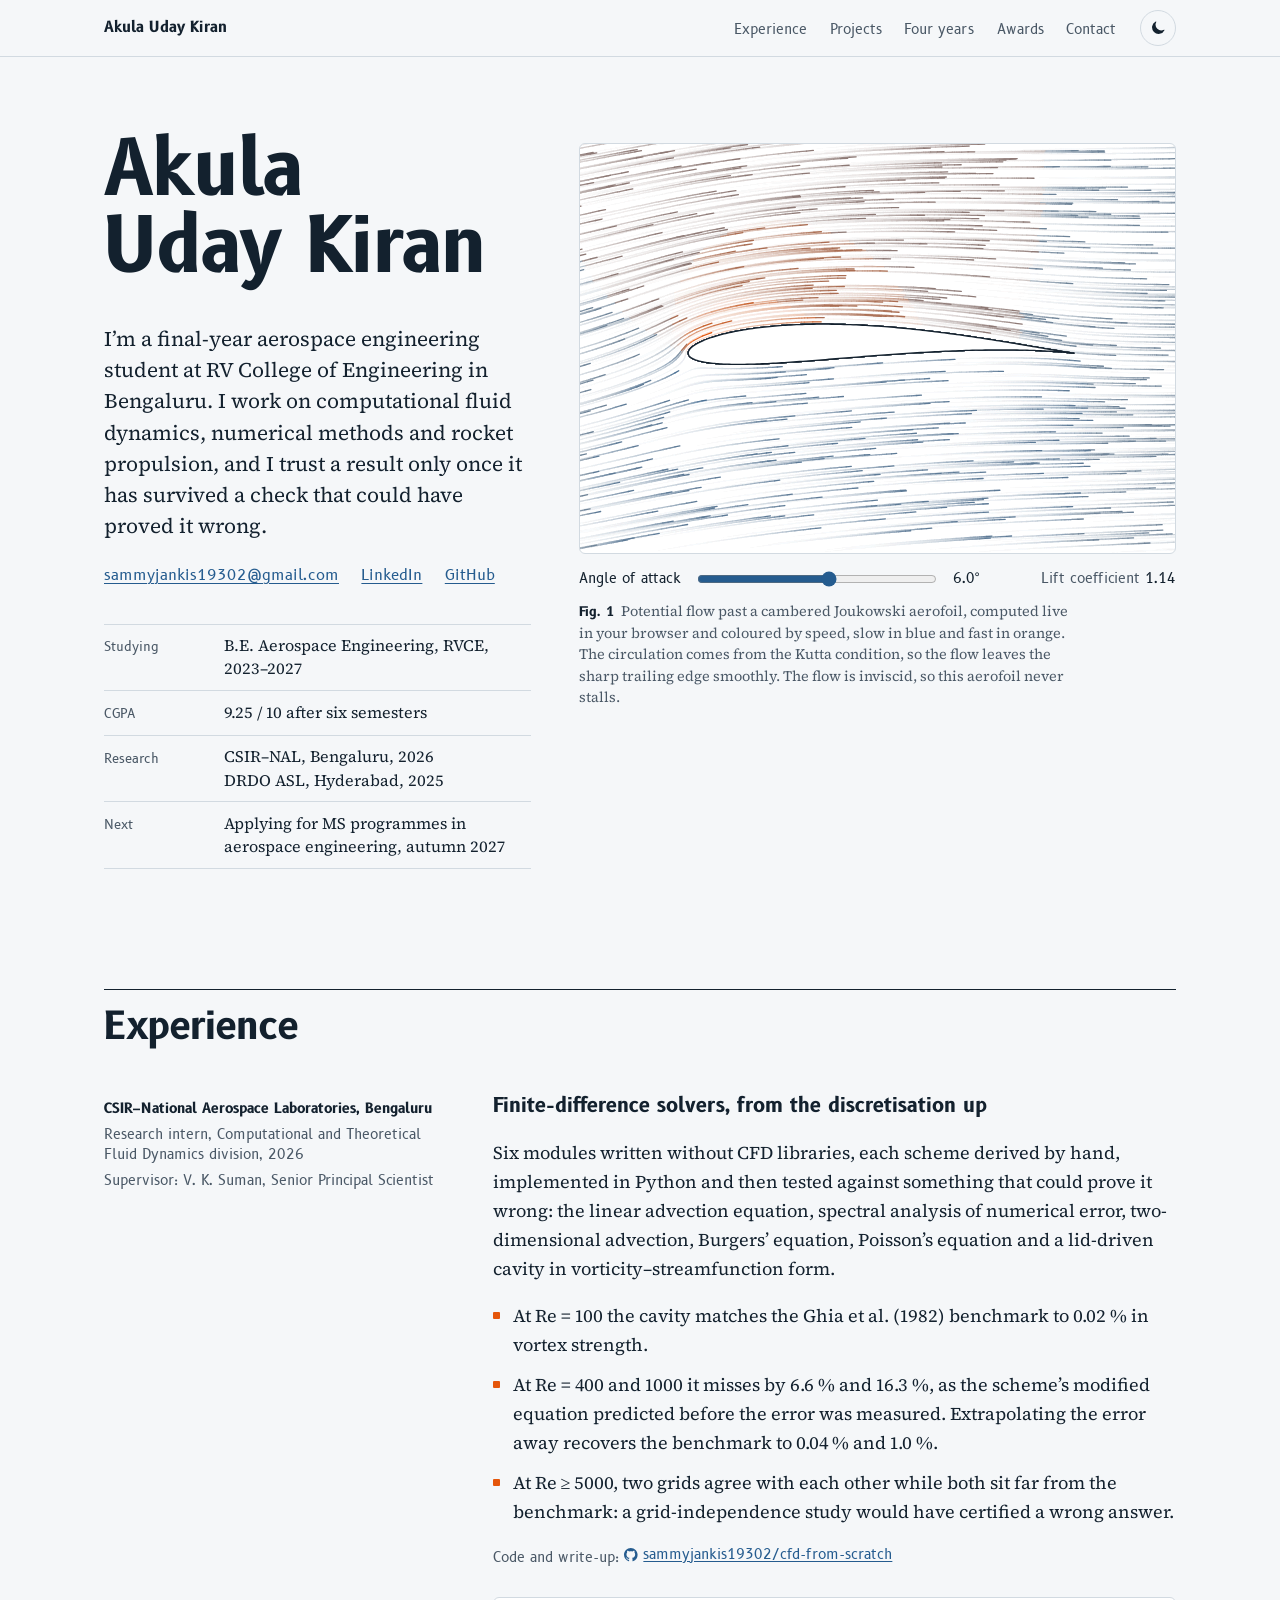
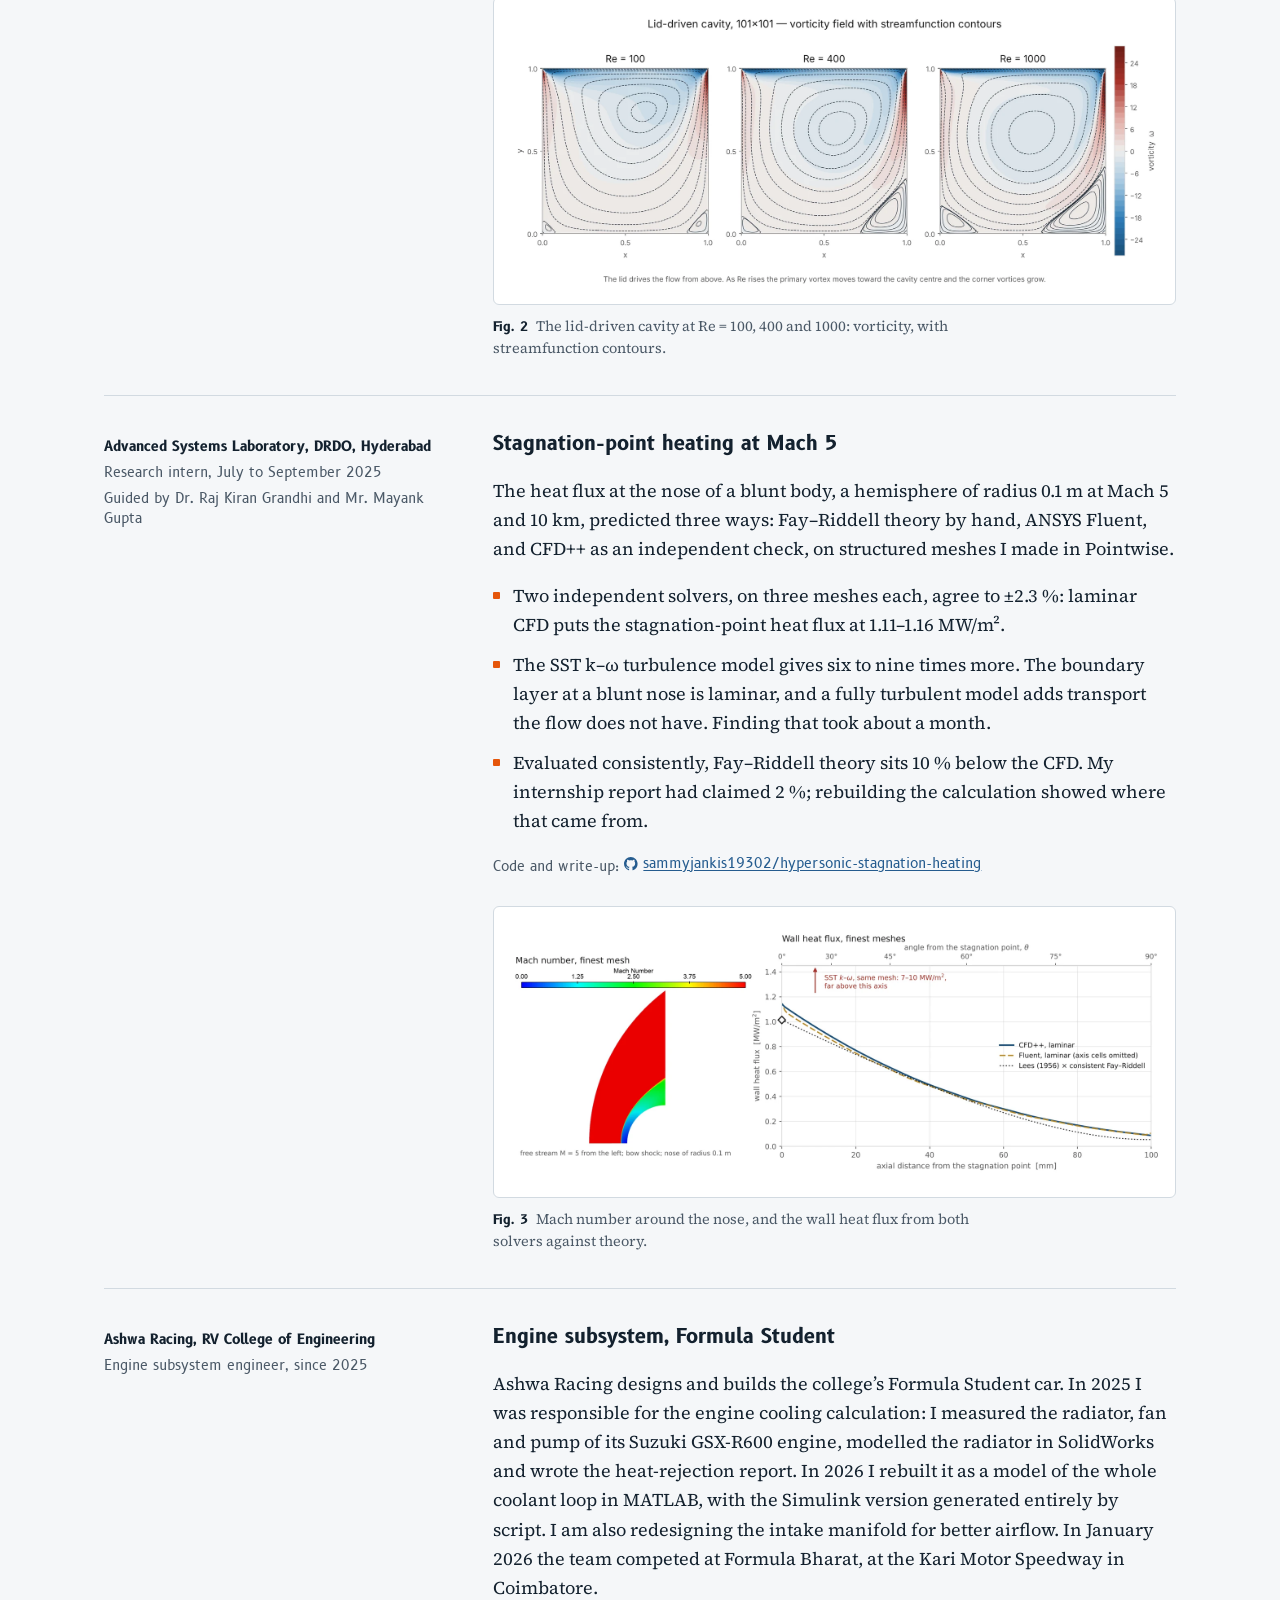
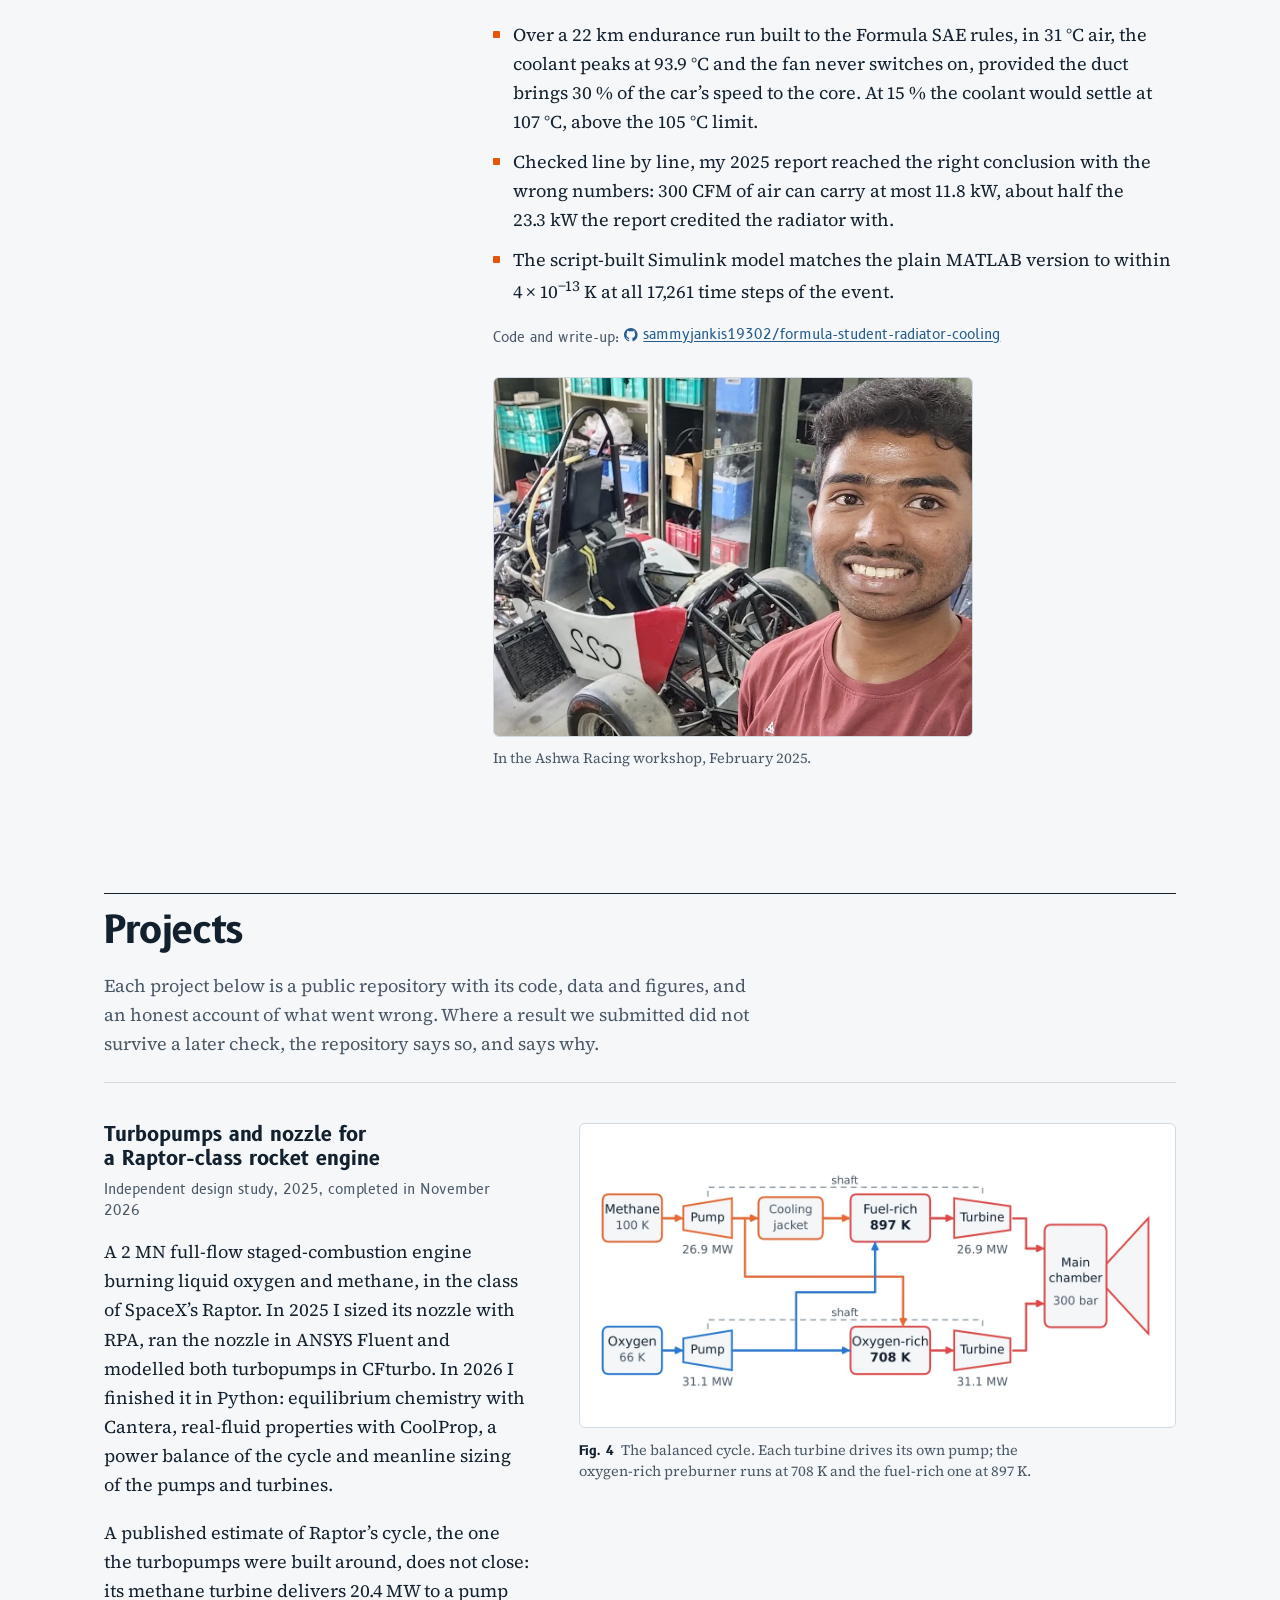
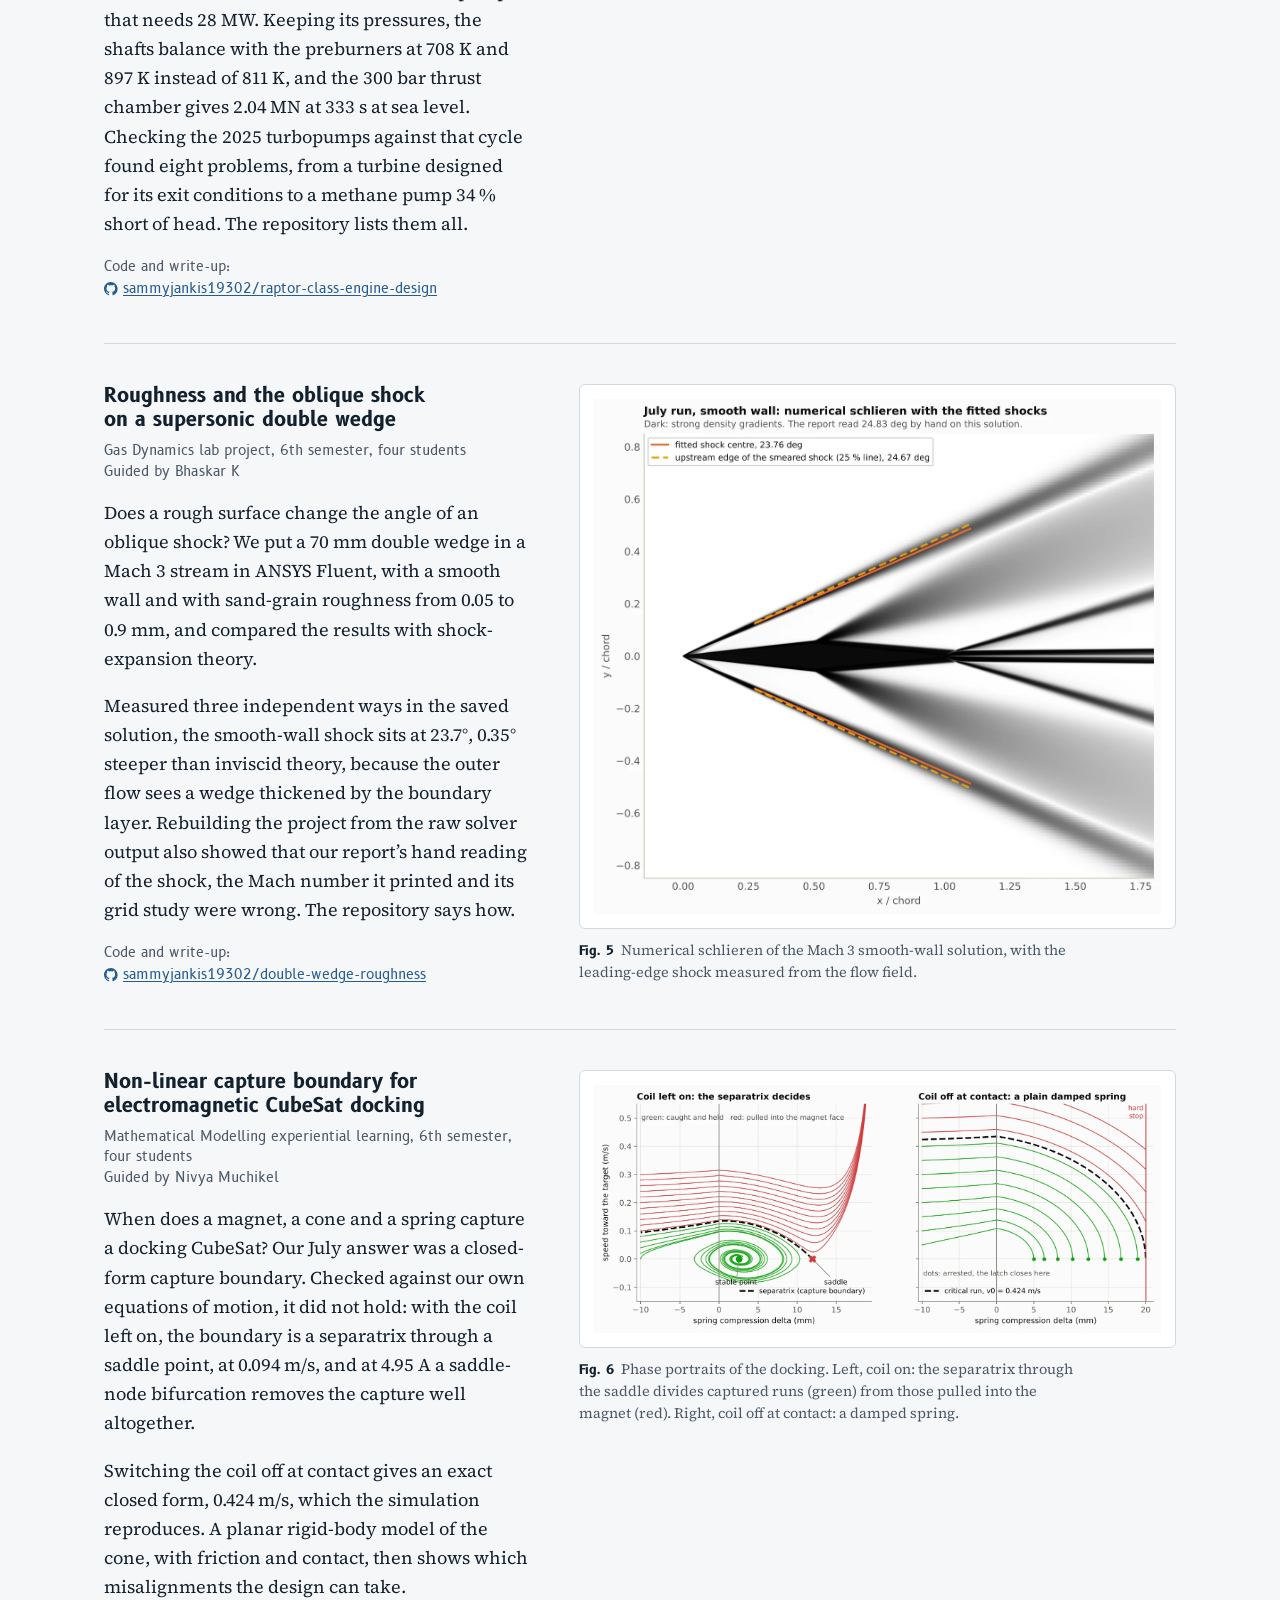
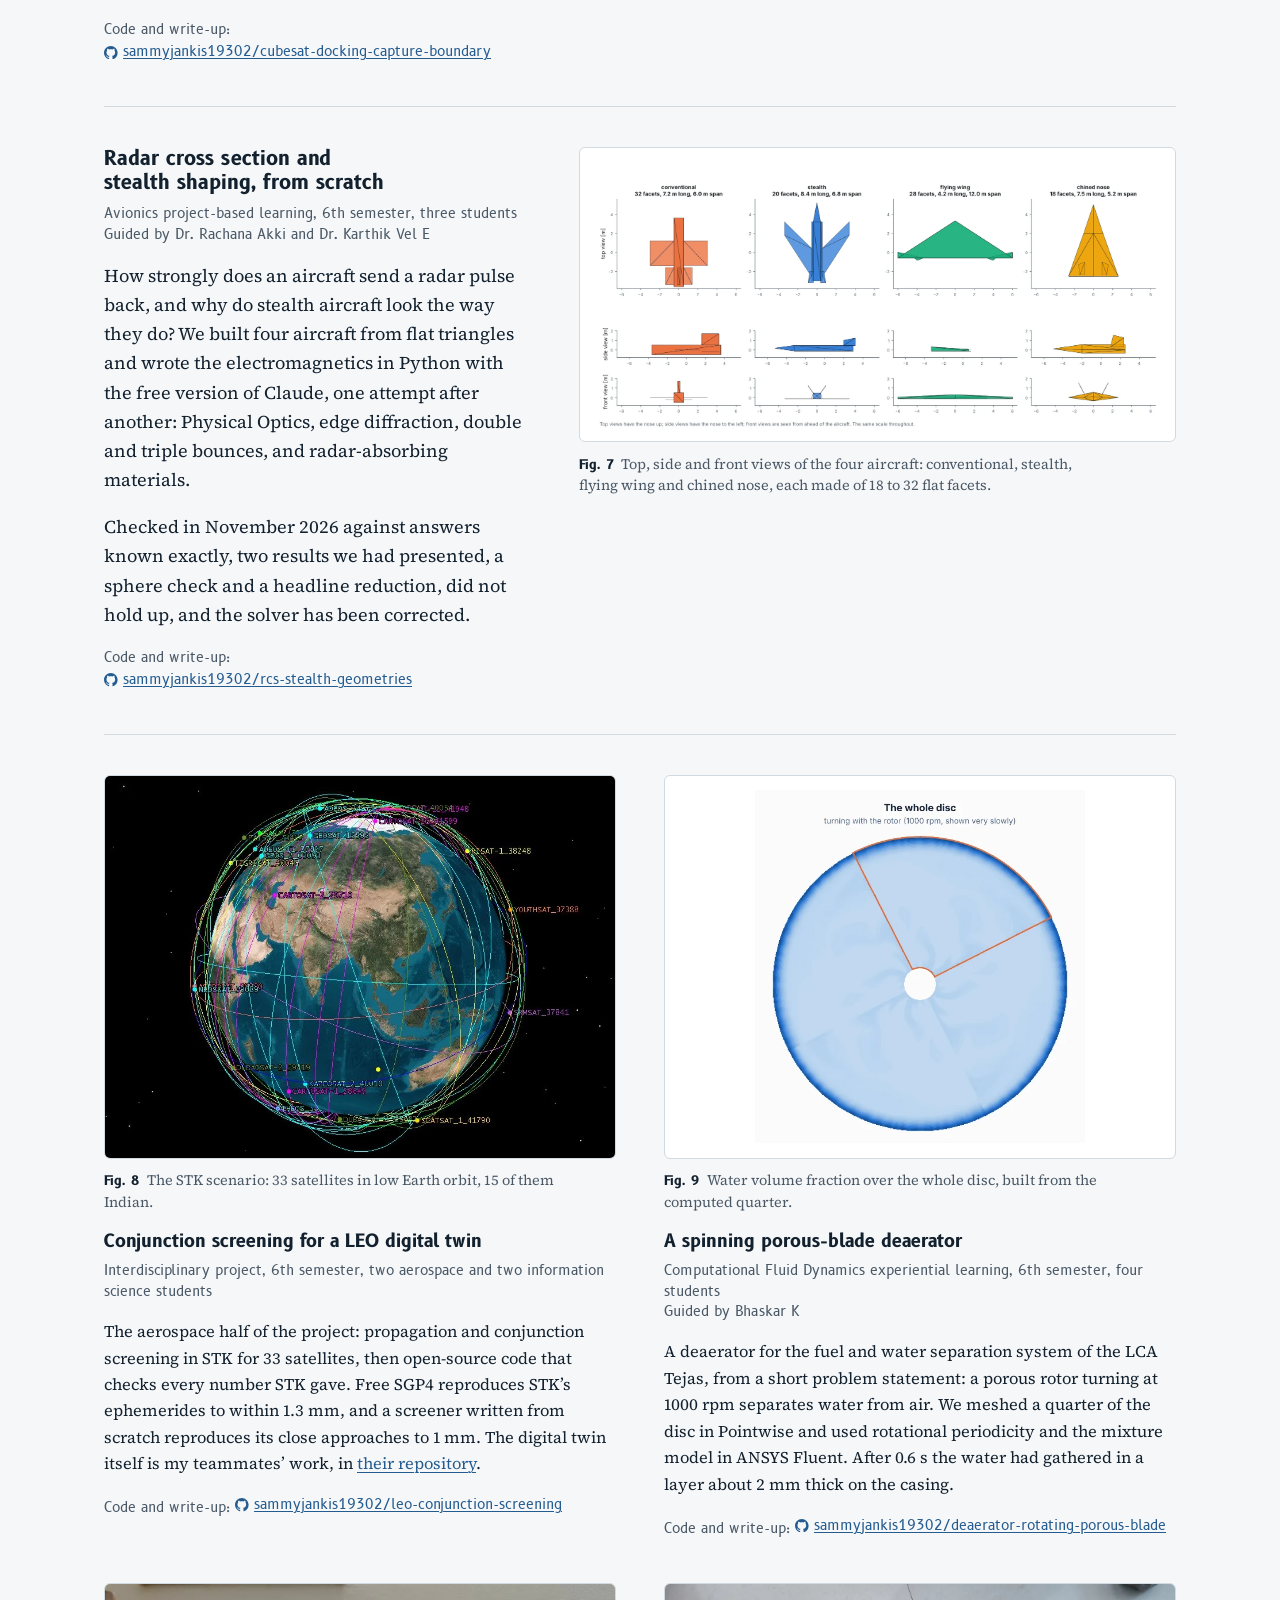
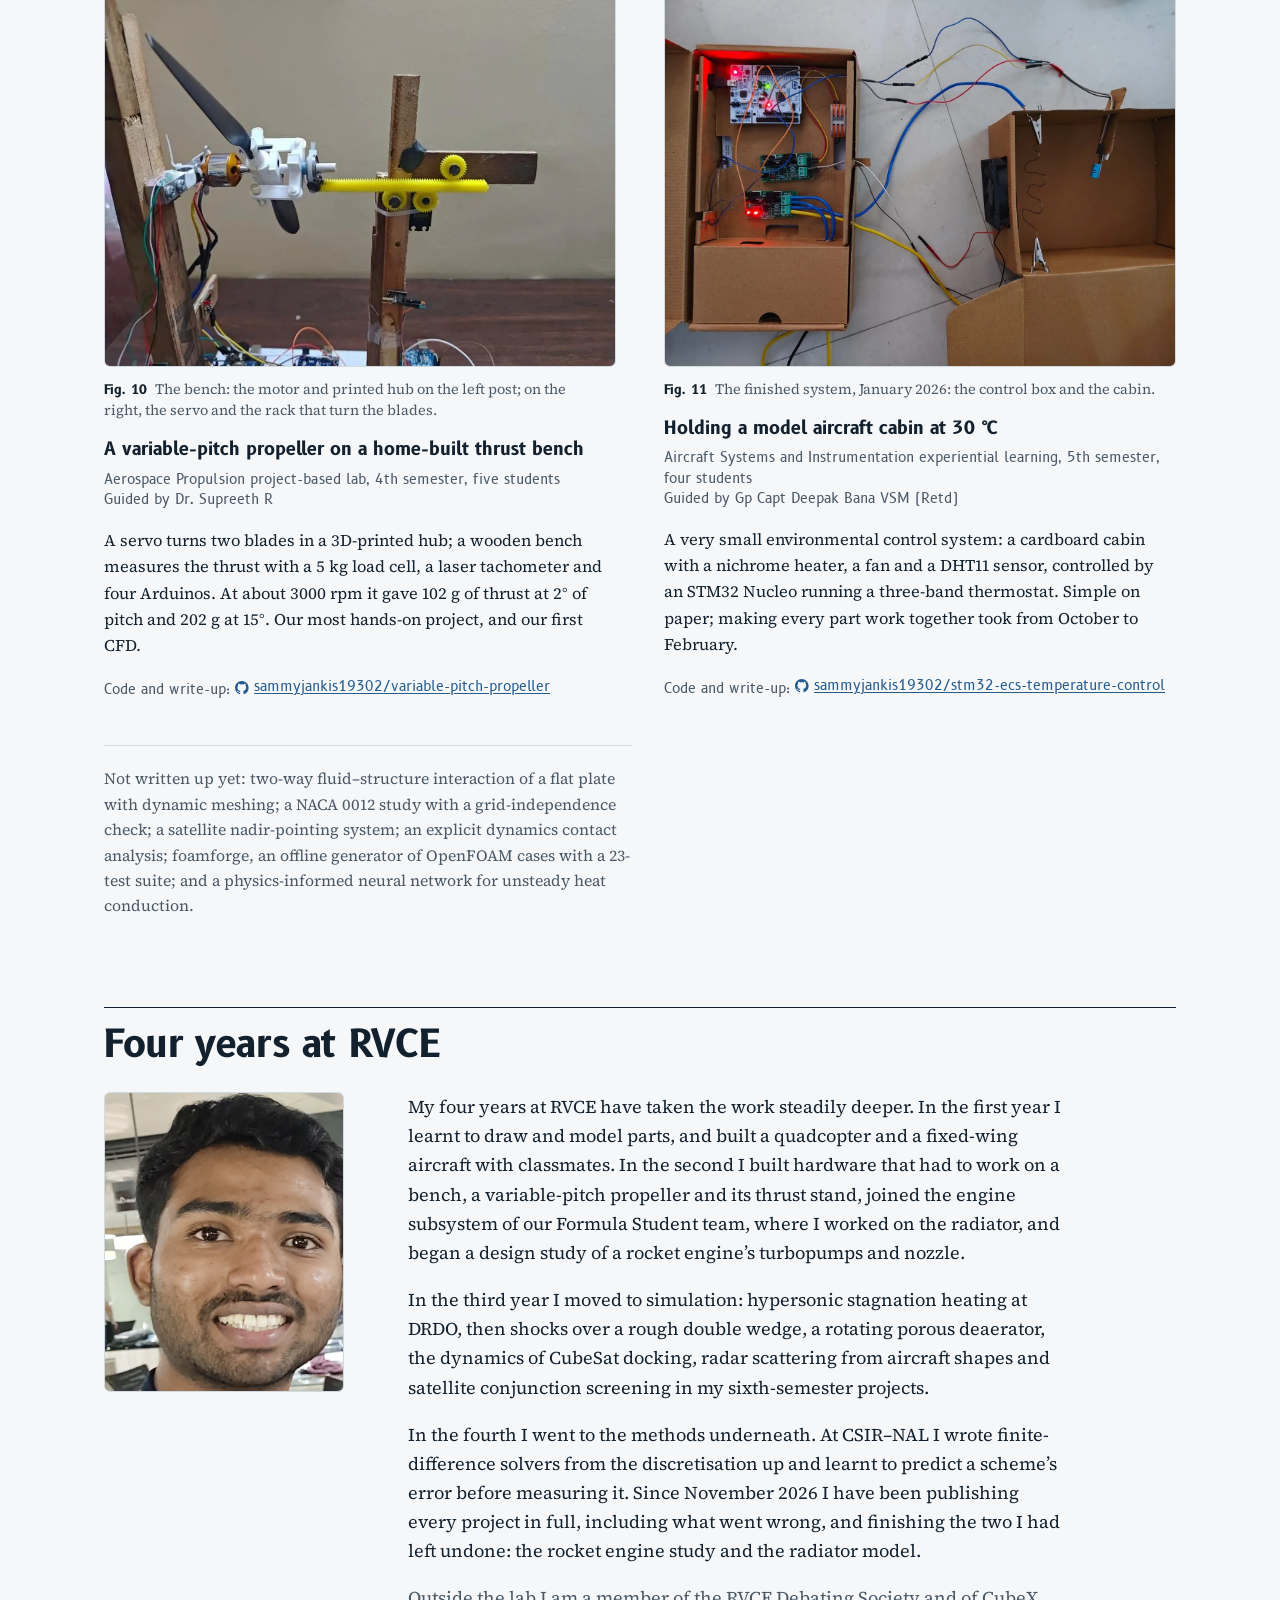
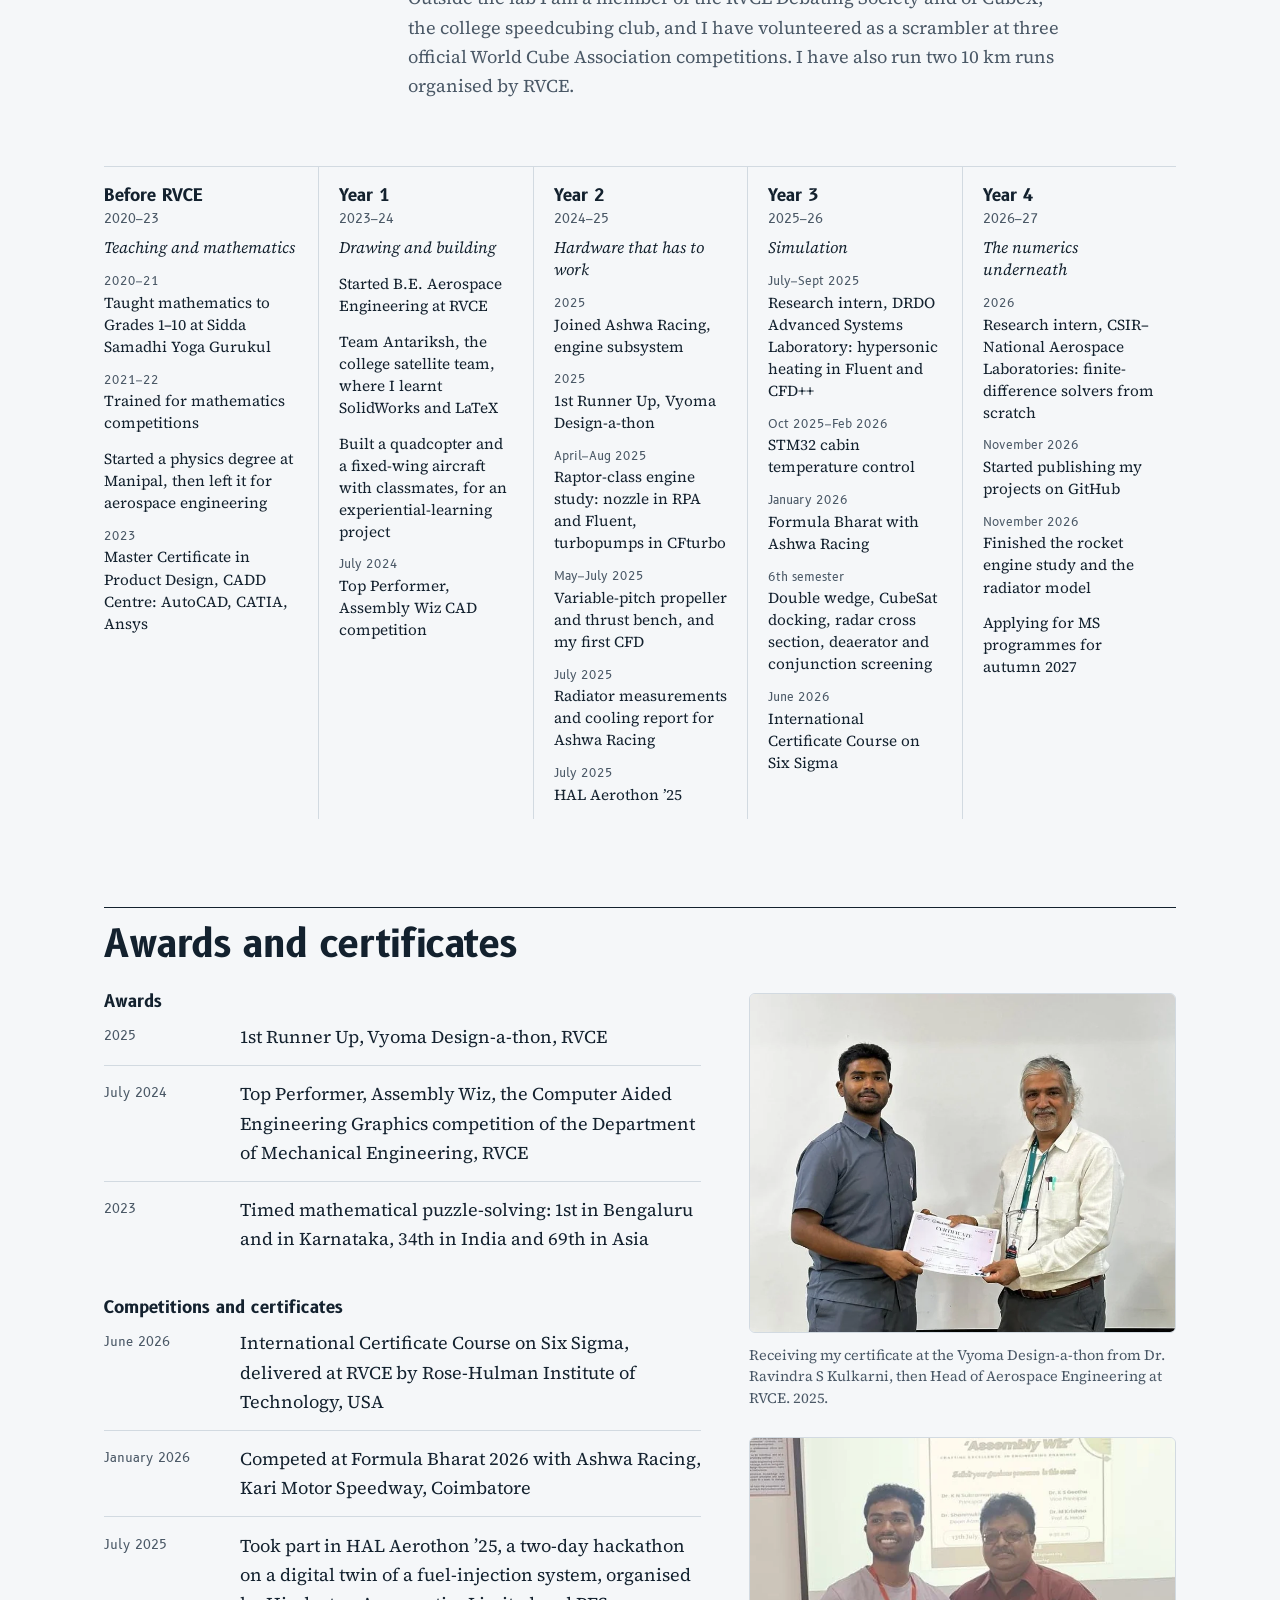
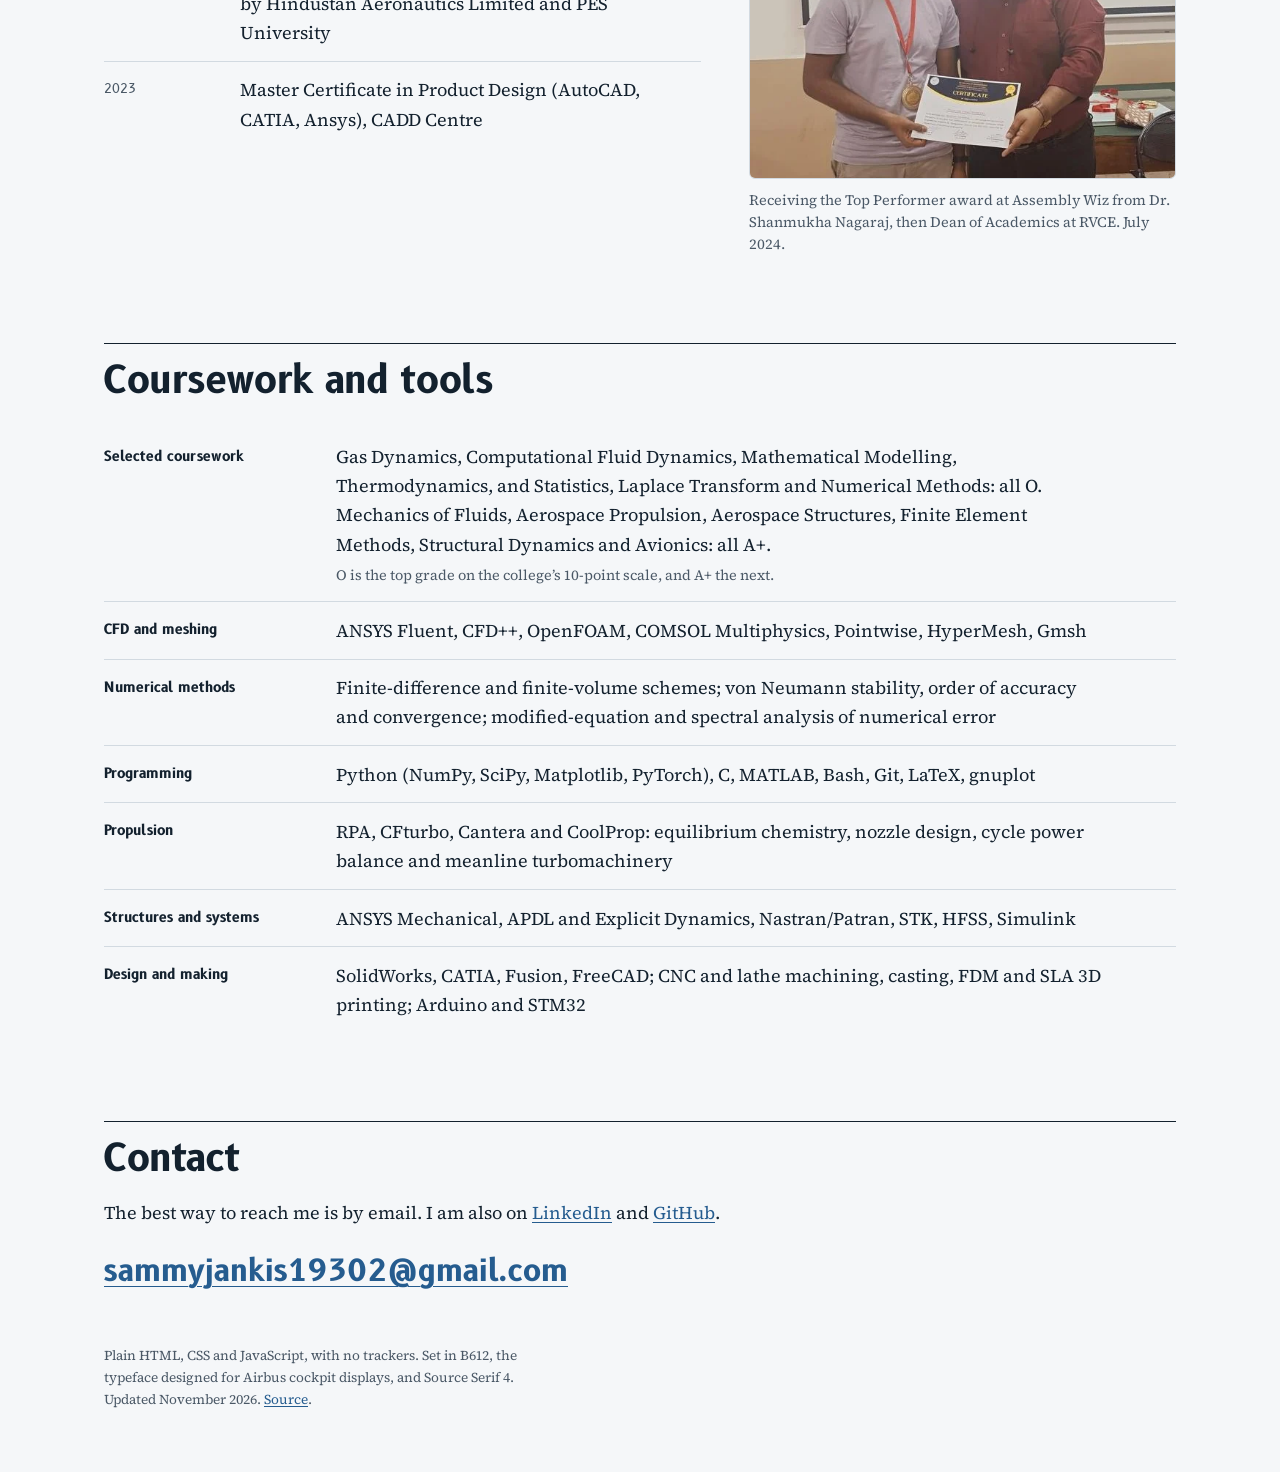
==== commit f15a6d5f: "Add the Raptor engine study and the radiator model" ====
--- a/index.html
+++ b/index.html
@@ -4,7 +4,7 @@
 <meta charset="utf-8">
 <meta name="viewport" content="width=device-width, initial-scale=1">
 <title>Akula Uday Kiran – Aerospace engineering, RV College of Engineering</title>
-<meta name="description" content="Akula Uday Kiran is a final-year aerospace engineering student at RV College of Engineering (RVCE), Bengaluru, with research internships at CSIR–National Aerospace Laboratories and DRDO's Advanced Systems Laboratory. Computational fluid dynamics, numerical methods and hypersonic heating, with projects published in full as public repositories.">
+<meta name="description" content="Akula Uday Kiran is a final-year aerospace engineering student at RV College of Engineering (RVCE), Bengaluru, with research internships at CSIR–National Aerospace Laboratories and DRDO's Advanced Systems Laboratory. Computational fluid dynamics, numerical methods, hypersonic heating and rocket propulsion, with projects published in full as public repositories.">
 <meta name="author" content="Akula Uday Kiran">
 <link rel="canonical" href="https://sammyjankis19302.github.io/">
 <meta name="color-scheme" content="light dark">
@@ -30,7 +30,7 @@
 <meta name="twitter:card" content="summary_large_image">
 <link rel="me" href="https://github.com/sammyjankis19302">
 <link rel="me" href="https://www.linkedin.com/in/akulaudaykiran19302/">
-<script type="application/ld+json">{"@context": "https://schema.org", "@type": "Person", "name": "Akula Uday Kiran", "givenName": "Uday Kiran", "familyName": "Akula", "alternateName": ["Uday Kiran Akula", "Uday Kiran"], "url": "https://sammyjankis19302.github.io/", "image": "https://sammyjankis19302.github.io/assets/img/portrait.jpg", "email": "mailto:sammyjankis19302@gmail.com", "description": "Akula Uday Kiran is a final-year aerospace engineering student at RV College of Engineering (RVCE), Bengaluru, with research internships at CSIR–National Aerospace Laboratories and DRDO's Advanced Systems Laboratory. Computational fluid dynamics, numerical methods and hypersonic heating, with projects published in full as public repositories.", "jobTitle": "Aerospace engineering student", "affiliation": {"@type": "CollegeOrUniversity", "name": "RV College of Engineering", "alternateName": "RVCE", "address": {"@type": "PostalAddress", "addressLocality": "Bengaluru", "addressCountry": "IN"}}, "knowsAbout": ["Aerospace engineering", "Computational fluid dynamics", "Numerical methods", "Hypersonic aerothermodynamics", "Gas dynamics", "Finite-difference methods"], "sameAs": ["https://github.com/sammyjankis19302", "https://www.linkedin.com/in/akulaudaykiran19302/"]}</script>
+<script type="application/ld+json">{"@context": "https://schema.org", "@type": "Person", "name": "Akula Uday Kiran", "givenName": "Uday Kiran", "familyName": "Akula", "alternateName": ["Uday Kiran Akula", "Uday Kiran"], "url": "https://sammyjankis19302.github.io/", "image": "https://sammyjankis19302.github.io/assets/img/portrait.jpg", "email": "mailto:sammyjankis19302@gmail.com", "description": "Akula Uday Kiran is a final-year aerospace engineering student at RV College of Engineering (RVCE), Bengaluru, with research internships at CSIR–National Aerospace Laboratories and DRDO's Advanced Systems Laboratory. Computational fluid dynamics, numerical methods, hypersonic heating and rocket propulsion, with projects published in full as public repositories.", "jobTitle": "Aerospace engineering student", "affiliation": {"@type": "CollegeOrUniversity", "name": "RV College of Engineering", "alternateName": "RVCE", "address": {"@type": "PostalAddress", "addressLocality": "Bengaluru", "addressCountry": "IN"}}, "knowsAbout": ["Aerospace engineering", "Computational fluid dynamics", "Numerical methods", "Hypersonic aerothermodynamics", "Gas dynamics", "Finite-difference methods"], "sameAs": ["https://github.com/sammyjankis19302", "https://www.linkedin.com/in/akulaudaykiran19302/"]}</script>
 </head>
 <body>
 <a class="skip" href="#main">Skip to content</a>
@@ -47,7 +47,7 @@
   <div class="wrap hero-grid">
     <div class="hero-text">
       <h1 id="name">Akula <span class="nowrap">Uday Kiran</span></h1>
-      <p class="lede">I’m a final-year aerospace engineering student at RV College of Engineering in Bengaluru. I work on computational fluid dynamics and numerical methods, and I trust a result only once it has survived a check that could have proved it wrong.</p>
+      <p class="lede">I’m a final-year aerospace engineering student at RV College of Engineering in Bengaluru. I work on computational fluid dynamics, numerical methods and rocket propulsion, and I trust a result only once it has survived a check that could have proved it wrong.</p>
       <ul class="hero-links">
         <li><a href="mailto:sammyjankis19302@gmail.com">sammyjankis19302@gmail.com</a></li>
         <li><a href="https://www.linkedin.com/in/akulaudaykiran19302/">LinkedIn</a></li>
@@ -87,7 +87,7 @@
 <article class="entry">
   <h3 class="entry-title">Engine subsystem, Formula Student</h3>
   <div class="entry-meta"><p class="org">Ashwa Racing, RV College of Engineering</p><p class="role">Engine subsystem engineer, since 2025</p></div>
-  <div class="entry-body"><p>Ashwa Racing designs and builds the college’s Formula Student car. I built a model of the cooling system of its Suzuki GSX-R600 engine and simulated its heat transfer, and I am redesigning the intake manifold for better airflow. In January 2026 the team competed at Formula Bharat, at the Kari Motor Speedway in Coimbatore.</p><figure class="fig fig--photo"><a class="fig-frame" href="assets/img/ashwa.webp"><img src="assets/img/ashwa.webp" width="900" height="870" alt="Uday Kiran beside a Formula Student car in the Ashwa Racing workshop" loading="lazy" decoding="async"></a><figcaption>In the Ashwa Racing workshop, February 2025.</figcaption></figure></div>
+  <div class="entry-body"><p>Ashwa Racing designs and builds the college’s Formula Student car. In 2025 I was responsible for the engine cooling calculation: I measured the radiator, fan and pump of its Suzuki GSX-R600 engine, modelled the radiator in SolidWorks and wrote the heat-rejection report. In 2026 I rebuilt it as a model of the whole coolant loop in MATLAB, with the Simulink version generated entirely by script. I am also redesigning the intake manifold for better airflow. In January 2026 the team competed at Formula Bharat, at the Kari Motor Speedway in Coimbatore.</p><ul class="results"><li>Over a 22&nbsp;km endurance run built to the Formula SAE rules, in 31&nbsp;°C air, the coolant peaks at 93.9&nbsp;°C and the fan never switches on, provided the duct brings 30&nbsp;% of the car’s speed to the core. At 15&nbsp;% the coolant would settle at 107&nbsp;°C, above the 105&nbsp;°C limit.</li><li>Checked line by line, my 2025 report reached the right conclusion with the wrong numbers: 300&nbsp;CFM of air can carry at most 11.8&nbsp;kW, about half the 23.3&nbsp;kW the report credited the radiator with.</li><li>The script-built Simulink model matches the plain MATLAB version to within 4&nbsp;×&nbsp;10<sup>−13</sup>&nbsp;K at all 17,261 time steps of the event.</li></ul><p class="repo">Code and write-up: <a href="https://github.com/sammyjankis19302/formula-student-radiator-cooling"><svg class="icon" viewBox="0 0 16 16" aria-hidden="true" focusable="false"><path fill="currentColor" d="M8 0C3.58 0 0 3.58 0 8c0 3.54 2.29 6.53 5.47 7.59.4.07.55-.17.55-.38 0-.19-.01-.82-.01-1.49-2.01.37-2.53-.49-2.69-.94-.09-.23-.48-.94-.82-1.13-.28-.15-.68-.52-.01-.53.63-.01 1.08.58 1.23.82.72 1.21 1.87.87 2.33.66.07-.52.28-.87.51-1.07-1.78-.2-3.64-.89-3.64-3.95 0-.87.31-1.59.82-2.15-.08-.2-.36-1.02.08-2.12 0 0 .67-.21 2.2.82.64-.18 1.32-.27 2-.27.68 0 1.36.09 2 .27 1.53-1.04 2.2-.82 2.2-.82.44 1.1.16 1.92.08 2.12.51.56.82 1.27.82 2.15 0 3.07-1.87 3.75-3.65 3.95.29.25.54.73.54 1.48 0 1.07-.01 1.93-.01 2.2 0 .21.15.46.55.38A8.013 8.013 0 0016 8c0-4.42-3.58-8-8-8z"/></svg><span>sammyjankis19302/formula-student-radiator-cooling</span></a></p><figure class="fig fig--photo"><a class="fig-frame" href="assets/img/ashwa.webp"><img src="assets/img/ashwa.webp" width="900" height="870" alt="Uday Kiran beside a Formula Student car in the Ashwa Racing workshop" loading="lazy" decoding="async"></a><figcaption>In the Ashwa Racing workshop, February 2025.</figcaption></figure></div>
 </article>
   </div>
 </section>
@@ -96,13 +96,21 @@
   <div class="wrap">
     <h2 id="h-projects">Projects</h2>
     <p class="intro">Each project below is a public repository with its code, data and figures, and an honest account of what went wrong. Where a result we submitted did not survive a later check, the repository says so, and says why.</p>
+<article class="project lead">
+  <div class="project-text">
+    <h3>Turbopumps and nozzle for a Raptor-class rocket engine</h3>
+    <div class="meta"><p>Independent design study, 2025, completed in November 2026</p></div>
+    <p>A 2&nbsp;MN full-flow staged-combustion engine burning liquid oxygen and methane, in the class of SpaceX’s Raptor. In 2025 I sized its nozzle with RPA, ran the nozzle in ANSYS Fluent and modelled both turbopumps in CFturbo. In 2026 I finished it in Python: equilibrium chemistry with Cantera, real-fluid properties with CoolProp, a power balance of the cycle and meanline sizing of the pumps and turbines.</p><p>A published estimate of Raptor’s cycle, the one the turbopumps were built around, does not close: its methane turbine delivers 20.4&nbsp;MW to a pump that needs 28&nbsp;MW. Keeping its pressures, the shafts balance with the preburners at 708&nbsp;K and 897&nbsp;K instead of 811&nbsp;K, and the 300&nbsp;bar thrust chamber gives 2.04&nbsp;MN at 333&nbsp;s at sea level. Checking the 2025 turbopumps against that cycle found eight problems, from a turbine designed for its exit conditions to a methane pump 34&nbsp;% short of head. The repository lists them all.</p><p class="repo">Code and write-up: <a href="https://github.com/sammyjankis19302/raptor-class-engine-design"><svg class="icon" viewBox="0 0 16 16" aria-hidden="true" focusable="false"><path fill="currentColor" d="M8 0C3.58 0 0 3.58 0 8c0 3.54 2.29 6.53 5.47 7.59.4.07.55-.17.55-.38 0-.19-.01-.82-.01-1.49-2.01.37-2.53-.49-2.69-.94-.09-.23-.48-.94-.82-1.13-.28-.15-.68-.52-.01-.53.63-.01 1.08.58 1.23.82.72 1.21 1.87.87 2.33.66.07-.52.28-.87.51-1.07-1.78-.2-3.64-.89-3.64-3.95 0-.87.31-1.59.82-2.15-.08-.2-.36-1.02.08-2.12 0 0 .67-.21 2.2.82.64-.18 1.32-.27 2-.27.68 0 1.36.09 2 .27 1.53-1.04 2.2-.82 2.2-.82.44 1.1.16 1.92.08 2.12.51.56.82 1.27.82 2.15 0 3.07-1.87 3.75-3.65 3.95.29.25.54.73.54 1.48 0 1.07-.01 1.93-.01 2.2 0 .21.15.46.55.38A8.013 8.013 0 0016 8c0-4.42-3.58-8-8-8z"/></svg><span>sammyjankis19302/raptor-class-engine-design</span></a></p>
+  </div>
+  <figure class="fig fig--plot"><a class="fig-frame" href="assets/img/fig-raptor.webp"><img src="assets/img/fig-raptor.webp" width="1272" height="616" alt="Flow schematic of the engine: two pumps, two preburners, two turbines and the main chamber" loading="lazy" decoding="async"></a><figcaption><span class="fig-no">Fig. 4</span> The balanced cycle. Each turbine drives its own pump; the oxygen-rich preburner runs at 708&nbsp;K and the fuel-rich one at 897&nbsp;K.</figcaption></figure>
+</article>
 <article class="project lead">
   <div class="project-text">
     <h3>Roughness and the oblique shock on a supersonic double wedge</h3>
     <div class="meta"><p>Gas Dynamics lab project, 6th semester, four students</p><p>Guided by Bhaskar K</p></div>
     <p>Does a rough surface change the angle of an oblique shock? We put a 70&nbsp;mm double wedge in a Mach&nbsp;3 stream in ANSYS Fluent, with a smooth wall and with sand-grain roughness from 0.05 to 0.9&nbsp;mm, and compared the results with shock-expansion theory.</p><p>Measured three independent ways in the saved solution, the smooth-wall shock sits at 23.7°, 0.35° steeper than inviscid theory, because the outer flow sees a wedge thickened by the boundary layer. Rebuilding the project from the raw solver output also showed that our report’s hand reading of the shock, the Mach number it printed and its grid study were wrong. The repository says how.</p><p class="repo">Code and write-up: <a href="https://github.com/sammyjankis19302/double-wedge-roughness"><svg class="icon" viewBox="0 0 16 16" aria-hidden="true" focusable="false"><path fill="currentColor" d="M8 0C3.58 0 0 3.58 0 8c0 3.54 2.29 6.53 5.47 7.59.4.07.55-.17.55-.38 0-.19-.01-.82-.01-1.49-2.01.37-2.53-.49-2.69-.94-.09-.23-.48-.94-.82-1.13-.28-.15-.68-.52-.01-.53.63-.01 1.08.58 1.23.82.72 1.21 1.87.87 2.33.66.07-.52.28-.87.51-1.07-1.78-.2-3.64-.89-3.64-3.95 0-.87.31-1.59.82-2.15-.08-.2-.36-1.02.08-2.12 0 0 .67-.21 2.2.82.64-.18 1.32-.27 2-.27.68 0 1.36.09 2 .27 1.53-1.04 2.2-.82 2.2-.82.44 1.1.16 1.92.08 2.12.51.56.82 1.27.82 2.15 0 3.07-1.87 3.75-3.65 3.95.29.25.54.73.54 1.48 0 1.07-.01 1.93-.01 2.2 0 .21.15.46.55.38A8.013 8.013 0 0016 8c0-4.42-3.58-8-8-8z"/></svg><span>sammyjankis19302/double-wedge-roughness</span></a></p>
   </div>
-  <figure class="fig fig--plot"><a class="fig-frame" href="assets/img/fig-gd.webp"><img src="assets/img/fig-gd.webp" width="1269" height="1152" alt="Numerical schlieren of a double wedge at Mach 3 with the measured leading-edge shock" loading="lazy" decoding="async"></a><figcaption><span class="fig-no">Fig. 4</span> Numerical schlieren of the Mach&nbsp;3 smooth-wall solution, with the leading-edge shock measured from the flow field.</figcaption></figure>
+  <figure class="fig fig--plot"><a class="fig-frame" href="assets/img/fig-gd.webp"><img src="assets/img/fig-gd.webp" width="1269" height="1152" alt="Numerical schlieren of a double wedge at Mach 3 with the measured leading-edge shock" loading="lazy" decoding="async"></a><figcaption><span class="fig-no">Fig. 5</span> Numerical schlieren of the Mach&nbsp;3 smooth-wall solution, with the leading-edge shock measured from the flow field.</figcaption></figure>
 </article>
 <article class="project lead">
   <div class="project-text">
@@ -110,7 +118,7 @@
     <div class="meta"><p>Mathematical Modelling experiential learning, 6th semester, four students</p><p>Guided by Nivya Muchikel</p></div>
     <p>When does a magnet, a cone and a spring capture a docking CubeSat? Our July answer was a closed-form capture boundary. Checked against our own equations of motion, it did not hold: with the coil left on, the boundary is a separatrix through a saddle point, at 0.094&nbsp;m/s, and at 4.95&nbsp;A a saddle-node bifurcation removes the capture well altogether.</p><p>Switching the coil off at contact gives an exact closed form, 0.424&nbsp;m/s, which the simulation reproduces. A planar rigid-body model of the cone, with friction and contact, then shows which misalignments the design can take.</p><p class="repo">Code and write-up: <a href="https://github.com/sammyjankis19302/cubesat-docking-capture-boundary"><svg class="icon" viewBox="0 0 16 16" aria-hidden="true" focusable="false"><path fill="currentColor" d="M8 0C3.58 0 0 3.58 0 8c0 3.54 2.29 6.53 5.47 7.59.4.07.55-.17.55-.38 0-.19-.01-.82-.01-1.49-2.01.37-2.53-.49-2.69-.94-.09-.23-.48-.94-.82-1.13-.28-.15-.68-.52-.01-.53.63-.01 1.08.58 1.23.82.72 1.21 1.87.87 2.33.66.07-.52.28-.87.51-1.07-1.78-.2-3.64-.89-3.64-3.95 0-.87.31-1.59.82-2.15-.08-.2-.36-1.02.08-2.12 0 0 .67-.21 2.2.82.64-.18 1.32-.27 2-.27.68 0 1.36.09 2 .27 1.53-1.04 2.2-.82 2.2-.82.44 1.1.16 1.92.08 2.12.51.56.82 1.27.82 2.15 0 3.07-1.87 3.75-3.65 3.95.29.25.54.73.54 1.48 0 1.07-.01 1.93-.01 2.2 0 .21.15.46.55.38A8.013 8.013 0 0016 8c0-4.42-3.58-8-8-8z"/></svg><span>sammyjankis19302/cubesat-docking-capture-boundary</span></a></p>
   </div>
-  <figure class="fig fig--plot"><a class="fig-frame" href="assets/img/fig-mm.webp"><img src="assets/img/fig-mm.webp" width="1596" height="697" alt="Two phase portraits of the docking, with the separatrix and saddle point marked" loading="lazy" decoding="async"></a><figcaption><span class="fig-no">Fig. 5</span> Phase portraits of the docking. Left, coil on: the separatrix through the saddle divides captured runs (green) from those pulled into the magnet (red). Right, coil off at contact: a damped spring.</figcaption></figure>
+  <figure class="fig fig--plot"><a class="fig-frame" href="assets/img/fig-mm.webp"><img src="assets/img/fig-mm.webp" width="1596" height="697" alt="Two phase portraits of the docking, with the separatrix and saddle point marked" loading="lazy" decoding="async"></a><figcaption><span class="fig-no">Fig. 6</span> Phase portraits of the docking. Left, coil on: the separatrix through the saddle divides captured runs (green) from those pulled into the magnet (red). Right, coil off at contact: a damped spring.</figcaption></figure>
 </article>
 <article class="project lead">
   <div class="project-text">
@@ -118,29 +126,29 @@
     <div class="meta"><p>Avionics project-based learning, 6th semester, three students</p><p>Guided by Dr. Rachana Akki and Dr. Karthik Vel E</p></div>
     <p>How strongly does an aircraft send a radar pulse back, and why do stealth aircraft look the way they do? We built four aircraft from flat triangles and wrote the electromagnetics in Python with the free version of Claude, one attempt after another: Physical Optics, edge diffraction, double and triple bounces, and radar-absorbing materials.</p><p>Checked in November 2026 against answers known exactly, two results we had presented, a sphere check and a headline reduction, did not hold up, and the solver has been corrected.</p><p class="repo">Code and write-up: <a href="https://github.com/sammyjankis19302/rcs-stealth-geometries"><svg class="icon" viewBox="0 0 16 16" aria-hidden="true" focusable="false"><path fill="currentColor" d="M8 0C3.58 0 0 3.58 0 8c0 3.54 2.29 6.53 5.47 7.59.4.07.55-.17.55-.38 0-.19-.01-.82-.01-1.49-2.01.37-2.53-.49-2.69-.94-.09-.23-.48-.94-.82-1.13-.28-.15-.68-.52-.01-.53.63-.01 1.08.58 1.23.82.72 1.21 1.87.87 2.33.66.07-.52.28-.87.51-1.07-1.78-.2-3.64-.89-3.64-3.95 0-.87.31-1.59.82-2.15-.08-.2-.36-1.02.08-2.12 0 0 .67-.21 2.2.82.64-.18 1.32-.27 2-.27.68 0 1.36.09 2 .27 1.53-1.04 2.2-.82 2.2-.82.44 1.1.16 1.92.08 2.12.51.56.82 1.27.82 2.15 0 3.07-1.87 3.75-3.65 3.95.29.25.54.73.54 1.48 0 1.07-.01 1.93-.01 2.2 0 .21.15.46.55.38A8.013 8.013 0 0016 8c0-4.42-3.58-8-8-8z"/></svg><span>sammyjankis19302/rcs-stealth-geometries</span></a></p>
   </div>
-  <figure class="fig fig--plot"><a class="fig-frame" href="assets/img/fig-rcs.webp"><img src="assets/img/fig-rcs.webp" width="1600" height="747" alt="Top, side and front views of four faceted aircraft models" loading="lazy" decoding="async"></a><figcaption><span class="fig-no">Fig. 6</span> Top, side and front views of the four aircraft: conventional, stealth, flying wing and chined nose, each made of 18 to 32 flat facets.</figcaption></figure>
+  <figure class="fig fig--plot"><a class="fig-frame" href="assets/img/fig-rcs.webp"><img src="assets/img/fig-rcs.webp" width="1600" height="747" alt="Top, side and front views of four faceted aircraft models" loading="lazy" decoding="async"></a><figcaption><span class="fig-no">Fig. 7</span> Top, side and front views of the four aircraft: conventional, stealth, flying wing and chined nose, each made of 18 to 32 flat facets.</figcaption></figure>
 </article>
     <div class="more-grid">
 <article class="project small">
-  <figure class="fig fig--photo fit-cover"><a class="fig-frame" href="assets/img/fig-leo.webp"><img src="assets/img/fig-leo.webp" width="887" height="691" alt="STK globe view of satellite orbits over Asia" loading="lazy" decoding="async"></a><figcaption><span class="fig-no">Fig. 7</span> The STK scenario: 33 satellites in low Earth orbit, 15 of them Indian.</figcaption></figure>
+  <figure class="fig fig--photo fit-cover"><a class="fig-frame" href="assets/img/fig-leo.webp"><img src="assets/img/fig-leo.webp" width="887" height="691" alt="STK globe view of satellite orbits over Asia" loading="lazy" decoding="async"></a><figcaption><span class="fig-no">Fig. 8</span> The STK scenario: 33 satellites in low Earth orbit, 15 of them Indian.</figcaption></figure>
   <h3>Conjunction screening for a LEO digital twin</h3>
   <div class="meta"><p>Interdisciplinary project, 6th semester, two aerospace and two information science students</p></div>
   <p>The aerospace half of the project: propagation and conjunction screening in STK for 33 satellites, then open-source code that checks every number STK gave. Free SGP4 reproduces STK’s ephemerides to within 1.3&nbsp;mm, and a screener written from scratch reproduces its close approaches to 1&nbsp;mm. The digital twin itself is my teammates’ work, in <a href="https://github.com/KhushiChoudki/Energy-Aware-Digital-Twin-of-LEO-Satellite-Constellations-Using-Scalable-N-Body-Simulation-">their repository</a>.</p><p class="repo">Code and write-up: <a href="https://github.com/sammyjankis19302/leo-conjunction-screening"><svg class="icon" viewBox="0 0 16 16" aria-hidden="true" focusable="false"><path fill="currentColor" d="M8 0C3.58 0 0 3.58 0 8c0 3.54 2.29 6.53 5.47 7.59.4.07.55-.17.55-.38 0-.19-.01-.82-.01-1.49-2.01.37-2.53-.49-2.69-.94-.09-.23-.48-.94-.82-1.13-.28-.15-.68-.52-.01-.53.63-.01 1.08.58 1.23.82.72 1.21 1.87.87 2.33.66.07-.52.28-.87.51-1.07-1.78-.2-3.64-.89-3.64-3.95 0-.87.31-1.59.82-2.15-.08-.2-.36-1.02.08-2.12 0 0 .67-.21 2.2.82.64-.18 1.32-.27 2-.27.68 0 1.36.09 2 .27 1.53-1.04 2.2-.82 2.2-.82.44 1.1.16 1.92.08 2.12.51.56.82 1.27.82 2.15 0 3.07-1.87 3.75-3.65 3.95.29.25.54.73.54 1.48 0 1.07-.01 1.93-.01 2.2 0 .21.15.46.55.38A8.013 8.013 0 0016 8c0-4.42-3.58-8-8-8z"/></svg><span>sammyjankis19302/leo-conjunction-screening</span></a></p>
 </article>
 <article class="project small">
-  <figure class="fig fig--plot fit-contain"><a class="fig-frame" href="assets/img/fig-deaer.webp"><img src="assets/img/fig-deaer.webp" width="560" height="600" alt="Water volume fraction over a spinning porous disc" loading="lazy" decoding="async"></a><figcaption><span class="fig-no">Fig. 8</span> Water volume fraction over the whole disc, built from the computed quarter.</figcaption></figure>
+  <figure class="fig fig--plot fit-contain"><a class="fig-frame" href="assets/img/fig-deaer.webp"><img src="assets/img/fig-deaer.webp" width="560" height="600" alt="Water volume fraction over a spinning porous disc" loading="lazy" decoding="async"></a><figcaption><span class="fig-no">Fig. 9</span> Water volume fraction over the whole disc, built from the computed quarter.</figcaption></figure>
   <h3>A spinning porous-blade deaerator</h3>
   <div class="meta"><p>Computational Fluid Dynamics experiential learning, 6th semester, four students</p><p>Guided by Bhaskar K</p></div>
   <p>A deaerator for the fuel and water separation system of the LCA Tejas, from a short problem statement: a porous rotor turning at 1000&nbsp;rpm separates water from air. We meshed a quarter of the disc in Pointwise and used rotational periodicity and the mixture model in ANSYS Fluent. After 0.6&nbsp;s the water had gathered in a layer about 2&nbsp;mm thick on the casing.</p><p class="repo">Code and write-up: <a href="https://github.com/sammyjankis19302/deaerator-rotating-porous-blade"><svg class="icon" viewBox="0 0 16 16" aria-hidden="true" focusable="false"><path fill="currentColor" d="M8 0C3.58 0 0 3.58 0 8c0 3.54 2.29 6.53 5.47 7.59.4.07.55-.17.55-.38 0-.19-.01-.82-.01-1.49-2.01.37-2.53-.49-2.69-.94-.09-.23-.48-.94-.82-1.13-.28-.15-.68-.52-.01-.53.63-.01 1.08.58 1.23.82.72 1.21 1.87.87 2.33.66.07-.52.28-.87.51-1.07-1.78-.2-3.64-.89-3.64-3.95 0-.87.31-1.59.82-2.15-.08-.2-.36-1.02.08-2.12 0 0 .67-.21 2.2.82.64-.18 1.32-.27 2-.27.68 0 1.36.09 2 .27 1.53-1.04 2.2-.82 2.2-.82.44 1.1.16 1.92.08 2.12.51.56.82 1.27.82 2.15 0 3.07-1.87 3.75-3.65 3.95.29.25.54.73.54 1.48 0 1.07-.01 1.93-.01 2.2 0 .21.15.46.55.38A8.013 8.013 0 0016 8c0-4.42-3.58-8-8-8z"/></svg><span>sammyjankis19302/deaerator-rotating-porous-blade</span></a></p>
 </article>
 <article class="project small">
-  <figure class="fig fig--photo fit-cover"><a class="fig-frame" href="assets/img/fig-prop.webp"><img src="assets/img/fig-prop.webp" width="866" height="649" alt="A propeller with a 3D-printed hub on a wooden test stand" loading="lazy" decoding="async"></a><figcaption><span class="fig-no">Fig. 9</span> The bench: the motor and printed hub on the left post; on the right, the servo and the rack that turn the blades.</figcaption></figure>
+  <figure class="fig fig--photo fit-cover"><a class="fig-frame" href="assets/img/fig-prop.webp"><img src="assets/img/fig-prop.webp" width="866" height="649" alt="A propeller with a 3D-printed hub on a wooden test stand" loading="lazy" decoding="async"></a><figcaption><span class="fig-no">Fig. 10</span> The bench: the motor and printed hub on the left post; on the right, the servo and the rack that turn the blades.</figcaption></figure>
   <h3>A variable-pitch propeller on a home-built thrust bench</h3>
   <div class="meta"><p>Aerospace Propulsion project-based lab, 4th semester, five students</p><p>Guided by Dr. Supreeth R</p></div>
   <p>A servo turns two blades in a 3D-printed hub; a wooden bench measures the thrust with a 5&nbsp;kg load cell, a laser tachometer and four Arduinos. At about 3000&nbsp;rpm it gave 102&nbsp;g of thrust at 2° of pitch and 202&nbsp;g at 15°. Our most hands-on project, and our first CFD.</p><p class="repo">Code and write-up: <a href="https://github.com/sammyjankis19302/variable-pitch-propeller"><svg class="icon" viewBox="0 0 16 16" aria-hidden="true" focusable="false"><path fill="currentColor" d="M8 0C3.58 0 0 3.58 0 8c0 3.54 2.29 6.53 5.47 7.59.4.07.55-.17.55-.38 0-.19-.01-.82-.01-1.49-2.01.37-2.53-.49-2.69-.94-.09-.23-.48-.94-.82-1.13-.28-.15-.68-.52-.01-.53.63-.01 1.08.58 1.23.82.72 1.21 1.87.87 2.33.66.07-.52.28-.87.51-1.07-1.78-.2-3.64-.89-3.64-3.95 0-.87.31-1.59.82-2.15-.08-.2-.36-1.02.08-2.12 0 0 .67-.21 2.2.82.64-.18 1.32-.27 2-.27.68 0 1.36.09 2 .27 1.53-1.04 2.2-.82 2.2-.82.44 1.1.16 1.92.08 2.12.51.56.82 1.27.82 2.15 0 3.07-1.87 3.75-3.65 3.95.29.25.54.73.54 1.48 0 1.07-.01 1.93-.01 2.2 0 .21.15.46.55.38A8.013 8.013 0 0016 8c0-4.42-3.58-8-8-8z"/></svg><span>sammyjankis19302/variable-pitch-propeller</span></a></p>
 </article>
 <article class="project small">
-  <figure class="fig fig--photo fit-cover"><a class="fig-frame" href="assets/img/fig-ecs.webp"><img src="assets/img/fig-ecs.webp" width="1400" height="1050" alt="A control box with an STM32 board and relays next to a cardboard cabin" loading="lazy" decoding="async"></a><figcaption><span class="fig-no">Fig. 10</span> The finished system, January 2026: the control box and the cabin.</figcaption></figure>
+  <figure class="fig fig--photo fit-cover"><a class="fig-frame" href="assets/img/fig-ecs.webp"><img src="assets/img/fig-ecs.webp" width="1400" height="1050" alt="A control box with an STM32 board and relays next to a cardboard cabin" loading="lazy" decoding="async"></a><figcaption><span class="fig-no">Fig. 11</span> The finished system, January 2026: the control box and the cabin.</figcaption></figure>
   <h3>Holding a model aircraft cabin at 30&nbsp;°C</h3>
   <div class="meta"><p>Aircraft Systems and Instrumentation experiential learning, 5th semester, four students</p><p>Guided by Gp Capt Deepak Bana VSM (Retd)</p></div>
   <p>A very small environmental control system: a cardboard cabin with a nichrome heater, a fan and a DHT11 sensor, controlled by an STM32 Nucleo running a three-band thermostat. Simple on paper; making every part work together took from October to February.</p><p class="repo">Code and write-up: <a href="https://github.com/sammyjankis19302/stm32-ecs-temperature-control"><svg class="icon" viewBox="0 0 16 16" aria-hidden="true" focusable="false"><path fill="currentColor" d="M8 0C3.58 0 0 3.58 0 8c0 3.54 2.29 6.53 5.47 7.59.4.07.55-.17.55-.38 0-.19-.01-.82-.01-1.49-2.01.37-2.53-.49-2.69-.94-.09-.23-.48-.94-.82-1.13-.28-.15-.68-.52-.01-.53.63-.01 1.08.58 1.23.82.72 1.21 1.87.87 2.33.66.07-.52.28-.87.51-1.07-1.78-.2-3.64-.89-3.64-3.95 0-.87.31-1.59.82-2.15-.08-.2-.36-1.02.08-2.12 0 0 .67-.21 2.2.82.64-.18 1.32-.27 2-.27.68 0 1.36.09 2 .27 1.53-1.04 2.2-.82 2.2-.82.44 1.1.16 1.92.08 2.12.51.56.82 1.27.82 2.15 0 3.07-1.87 3.75-3.65 3.95.29.25.54.73.54 1.48 0 1.07-.01 1.93-.01 2.2 0 .21.15.46.55.38A8.013 8.013 0 0016 8c0-4.42-3.58-8-8-8z"/></svg><span>sammyjankis19302/stm32-ecs-temperature-control</span></a></p>
@@ -155,9 +163,9 @@
     <h2 id="h-path">Four years at RVCE</h2>
     <div class="path-grid">
       <figure class="portrait"><img src="assets/img/portrait.webp" width="640" height="800" alt="Portrait of Akula Uday Kiran" loading="lazy" decoding="async"></figure>
-      <div class="path-text"><p>My four years at RVCE have taken the work steadily deeper. In the first year I learnt to draw and model parts, and built a quadcopter and a fixed-wing aircraft with classmates. In the second I built hardware that had to work on a bench, a variable-pitch propeller and its thrust stand, and joined the engine subsystem of our Formula Student team.</p><p>In the third year I moved to simulation: hypersonic stagnation heating at DRDO, then shocks over a rough double wedge, a rotating porous deaerator, the dynamics of CubeSat docking, radar scattering from aircraft shapes and satellite conjunction screening in my sixth-semester projects.</p><p>In the fourth I went to the methods underneath. At CSIR–NAL I wrote finite-difference solvers from the discretisation up and learnt to predict a scheme’s error before measuring it. Since November 2026 I have been publishing every project in full, including what went wrong.</p><p class="beyond">Outside the lab I am a member of the RVCE Debating Society and of CubeX, the college speedcubing club, and I have volunteered as a scrambler at three official World Cube Association competitions. I have also run two 10&nbsp;km runs organised by RVCE.</p></div>
-    </div>
-    <ol class="years" aria-label="Year by year"><li class="year"><h3>Before RVCE</h3><p class="span">2020–23</p><p class="year-theme">Teaching and mathematics</p><ul><li><span class="when">2020–21</span>Taught mathematics to Grades 1–10 at Sidda Samadhi Yoga Gurukul</li><li><span class="when">2021–22</span>Trained for mathematics competitions</li><li>Started a physics degree at Manipal, then left it for aerospace engineering</li><li><span class="when">2023</span>Master Certificate in Product Design, CADD Centre: AutoCAD, CATIA, Ansys</li></ul></li><li class="year"><h3>Year 1</h3><p class="span">2023–24</p><p class="year-theme">Drawing and building</p><ul><li>Started B.E. Aerospace Engineering at RVCE</li><li>Team Antariksh, the college satellite team, where I learnt SolidWorks and LaTeX</li><li>Built a quadcopter and a fixed-wing aircraft with classmates, for an experiential-learning project</li><li><span class="when">July 2024</span>Top Performer, Assembly Wiz CAD competition</li></ul></li><li class="year"><h3>Year 2</h3><p class="span">2024–25</p><p class="year-theme">Hardware that has to work</p><ul><li><span class="when">2025</span>Joined Ashwa Racing, engine subsystem</li><li><span class="when">2025</span>1st Runner Up, Vyoma Design-a-thon</li><li><span class="when">May–July 2025</span>Variable-pitch propeller and thrust bench, and my first CFD</li><li><span class="when">July 2025</span>HAL Aerothon ’25</li></ul></li><li class="year"><h3>Year 3</h3><p class="span">2025–26</p><p class="year-theme">Simulation</p><ul><li><span class="when">July–Sept 2025</span>Research intern, DRDO Advanced Systems Laboratory: hypersonic heating in Fluent and CFD++</li><li><span class="when">Oct 2025–Feb 2026</span>STM32 cabin temperature control</li><li><span class="when">January 2026</span>Formula Bharat with Ashwa Racing</li><li><span class="when">6th semester</span>Double wedge, CubeSat docking, radar cross section, deaerator and conjunction screening</li><li><span class="when">June 2026</span>International Certificate Course on Six Sigma</li></ul></li><li class="year"><h3>Year 4</h3><p class="span">2026–27</p><p class="year-theme">The numerics underneath</p><ul><li><span class="when">2026</span>Research intern, CSIR–National Aerospace Laboratories: finite-difference solvers from scratch</li><li><span class="when">November 2026</span>Started publishing my projects on GitHub</li><li>Applying for MS programmes for autumn 2027</li></ul></li></ol>
+      <div class="path-text"><p>My four years at RVCE have taken the work steadily deeper. In the first year I learnt to draw and model parts, and built a quadcopter and a fixed-wing aircraft with classmates. In the second I built hardware that had to work on a bench, a variable-pitch propeller and its thrust stand, joined the engine subsystem of our Formula Student team, where I worked on the radiator, and began a design study of a rocket engine’s turbopumps and nozzle.</p><p>In the third year I moved to simulation: hypersonic stagnation heating at DRDO, then shocks over a rough double wedge, a rotating porous deaerator, the dynamics of CubeSat docking, radar scattering from aircraft shapes and satellite conjunction screening in my sixth-semester projects.</p><p>In the fourth I went to the methods underneath. At CSIR–NAL I wrote finite-difference solvers from the discretisation up and learnt to predict a scheme’s error before measuring it. Since November 2026 I have been publishing every project in full, including what went wrong, and finishing the two I had left undone: the rocket engine study and the radiator model.</p><p class="beyond">Outside the lab I am a member of the RVCE Debating Society and of CubeX, the college speedcubing club, and I have volunteered as a scrambler at three official World Cube Association competitions. I have also run two 10&nbsp;km runs organised by RVCE.</p></div>
+    </div>
+    <ol class="years" aria-label="Year by year"><li class="year"><h3>Before RVCE</h3><p class="span">2020–23</p><p class="year-theme">Teaching and mathematics</p><ul><li><span class="when">2020–21</span>Taught mathematics to Grades 1–10 at Sidda Samadhi Yoga Gurukul</li><li><span class="when">2021–22</span>Trained for mathematics competitions</li><li>Started a physics degree at Manipal, then left it for aerospace engineering</li><li><span class="when">2023</span>Master Certificate in Product Design, CADD Centre: AutoCAD, CATIA, Ansys</li></ul></li><li class="year"><h3>Year 1</h3><p class="span">2023–24</p><p class="year-theme">Drawing and building</p><ul><li>Started B.E. Aerospace Engineering at RVCE</li><li>Team Antariksh, the college satellite team, where I learnt SolidWorks and LaTeX</li><li>Built a quadcopter and a fixed-wing aircraft with classmates, for an experiential-learning project</li><li><span class="when">July 2024</span>Top Performer, Assembly Wiz CAD competition</li></ul></li><li class="year"><h3>Year 2</h3><p class="span">2024–25</p><p class="year-theme">Hardware that has to work</p><ul><li><span class="when">2025</span>Joined Ashwa Racing, engine subsystem</li><li><span class="when">2025</span>1st Runner Up, Vyoma Design-a-thon</li><li><span class="when">April–Aug 2025</span>Raptor-class engine study: nozzle in RPA and Fluent, turbopumps in CFturbo</li><li><span class="when">May–July 2025</span>Variable-pitch propeller and thrust bench, and my first CFD</li><li><span class="when">July 2025</span>Radiator measurements and cooling report for Ashwa Racing</li><li><span class="when">July 2025</span>HAL Aerothon ’25</li></ul></li><li class="year"><h3>Year 3</h3><p class="span">2025–26</p><p class="year-theme">Simulation</p><ul><li><span class="when">July–Sept 2025</span>Research intern, DRDO Advanced Systems Laboratory: hypersonic heating in Fluent and CFD++</li><li><span class="when">Oct 2025–Feb 2026</span>STM32 cabin temperature control</li><li><span class="when">January 2026</span>Formula Bharat with Ashwa Racing</li><li><span class="when">6th semester</span>Double wedge, CubeSat docking, radar cross section, deaerator and conjunction screening</li><li><span class="when">June 2026</span>International Certificate Course on Six Sigma</li></ul></li><li class="year"><h3>Year 4</h3><p class="span">2026–27</p><p class="year-theme">The numerics underneath</p><ul><li><span class="when">2026</span>Research intern, CSIR–National Aerospace Laboratories: finite-difference solvers from scratch</li><li><span class="when">November 2026</span>Started publishing my projects on GitHub</li><li><span class="when">November 2026</span>Finished the rocket engine study and the radiator model</li><li>Applying for MS programmes for autumn 2027</li></ul></li></ol>
   </div>
 </section>
 
@@ -179,7 +187,7 @@
 <section class="block" id="tools" aria-labelledby="h-tools">
   <div class="wrap">
     <h2 id="h-tools">Coursework and tools</h2>
-    <dl class="tools"><div><dt>Selected coursework</dt><dd>Gas Dynamics, Computational Fluid Dynamics, Mathematical Modelling, Thermodynamics, and Statistics, Laplace Transform and Numerical Methods: all O. Mechanics of Fluids, Aerospace Propulsion, Aerospace Structures, Finite Element Methods, Structural Dynamics and Avionics: all A+.<span class="note">O is the top grade on the college’s 10-point scale, and A+ the next.</span></dd></div><div><dt>CFD and meshing</dt><dd>ANSYS Fluent, CFD++, OpenFOAM, COMSOL Multiphysics, Pointwise, HyperMesh, Gmsh</dd></div><div><dt>Numerical methods</dt><dd>Finite-difference and finite-volume schemes; von Neumann stability, order of accuracy and convergence; modified-equation and spectral analysis of numerical error</dd></div><div><dt>Programming</dt><dd>Python (NumPy, SciPy, Matplotlib, PyTorch), C, MATLAB, Bash, Git, LaTeX, gnuplot</dd></div><div><dt>Structures and systems</dt><dd>ANSYS Mechanical, APDL and Explicit Dynamics, Nastran/Patran, STK, HFSS, RPA, CFturbo, Simulink</dd></div><div><dt>Design and making</dt><dd>SolidWorks, CATIA, Fusion, FreeCAD; CNC and lathe machining, casting, FDM and SLA 3D printing; Arduino and STM32</dd></div></dl>
+    <dl class="tools"><div><dt>Selected coursework</dt><dd>Gas Dynamics, Computational Fluid Dynamics, Mathematical Modelling, Thermodynamics, and Statistics, Laplace Transform and Numerical Methods: all O. Mechanics of Fluids, Aerospace Propulsion, Aerospace Structures, Finite Element Methods, Structural Dynamics and Avionics: all A+.<span class="note">O is the top grade on the college’s 10-point scale, and A+ the next.</span></dd></div><div><dt>CFD and meshing</dt><dd>ANSYS Fluent, CFD++, OpenFOAM, COMSOL Multiphysics, Pointwise, HyperMesh, Gmsh</dd></div><div><dt>Numerical methods</dt><dd>Finite-difference and finite-volume schemes; von Neumann stability, order of accuracy and convergence; modified-equation and spectral analysis of numerical error</dd></div><div><dt>Programming</dt><dd>Python (NumPy, SciPy, Matplotlib, PyTorch), C, MATLAB, Bash, Git, LaTeX, gnuplot</dd></div><div><dt>Propulsion</dt><dd>RPA, CFturbo, Cantera and CoolProp: equilibrium chemistry, nozzle design, cycle power balance and meanline turbomachinery</dd></div><div><dt>Structures and systems</dt><dd>ANSYS Mechanical, APDL and Explicit Dynamics, Nastran/Patran, STK, HFSS, Simulink</dd></div><div><dt>Design and making</dt><dd>SolidWorks, CATIA, Fusion, FreeCAD; CNC and lathe machining, casting, FDM and SLA 3D printing; Arduino and STM32</dd></div></dl>
   </div>
 </section>
 </main>
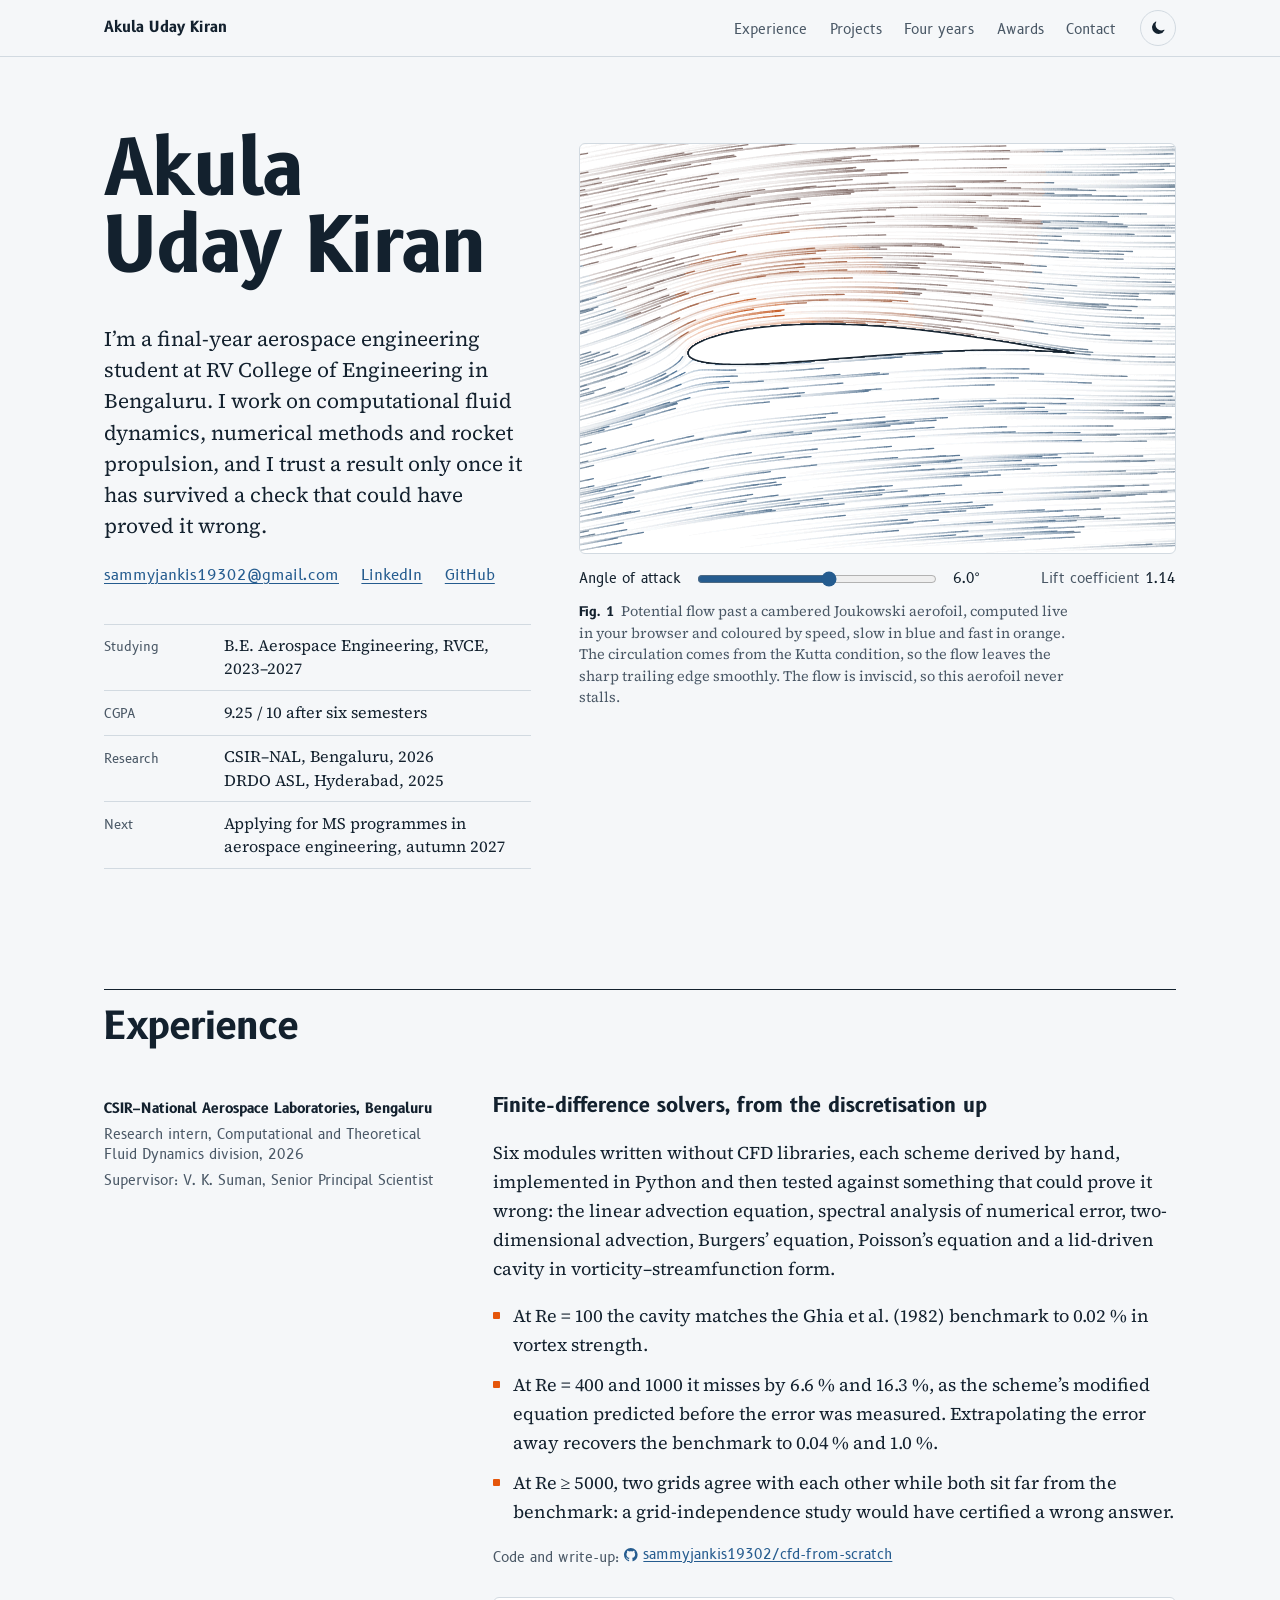
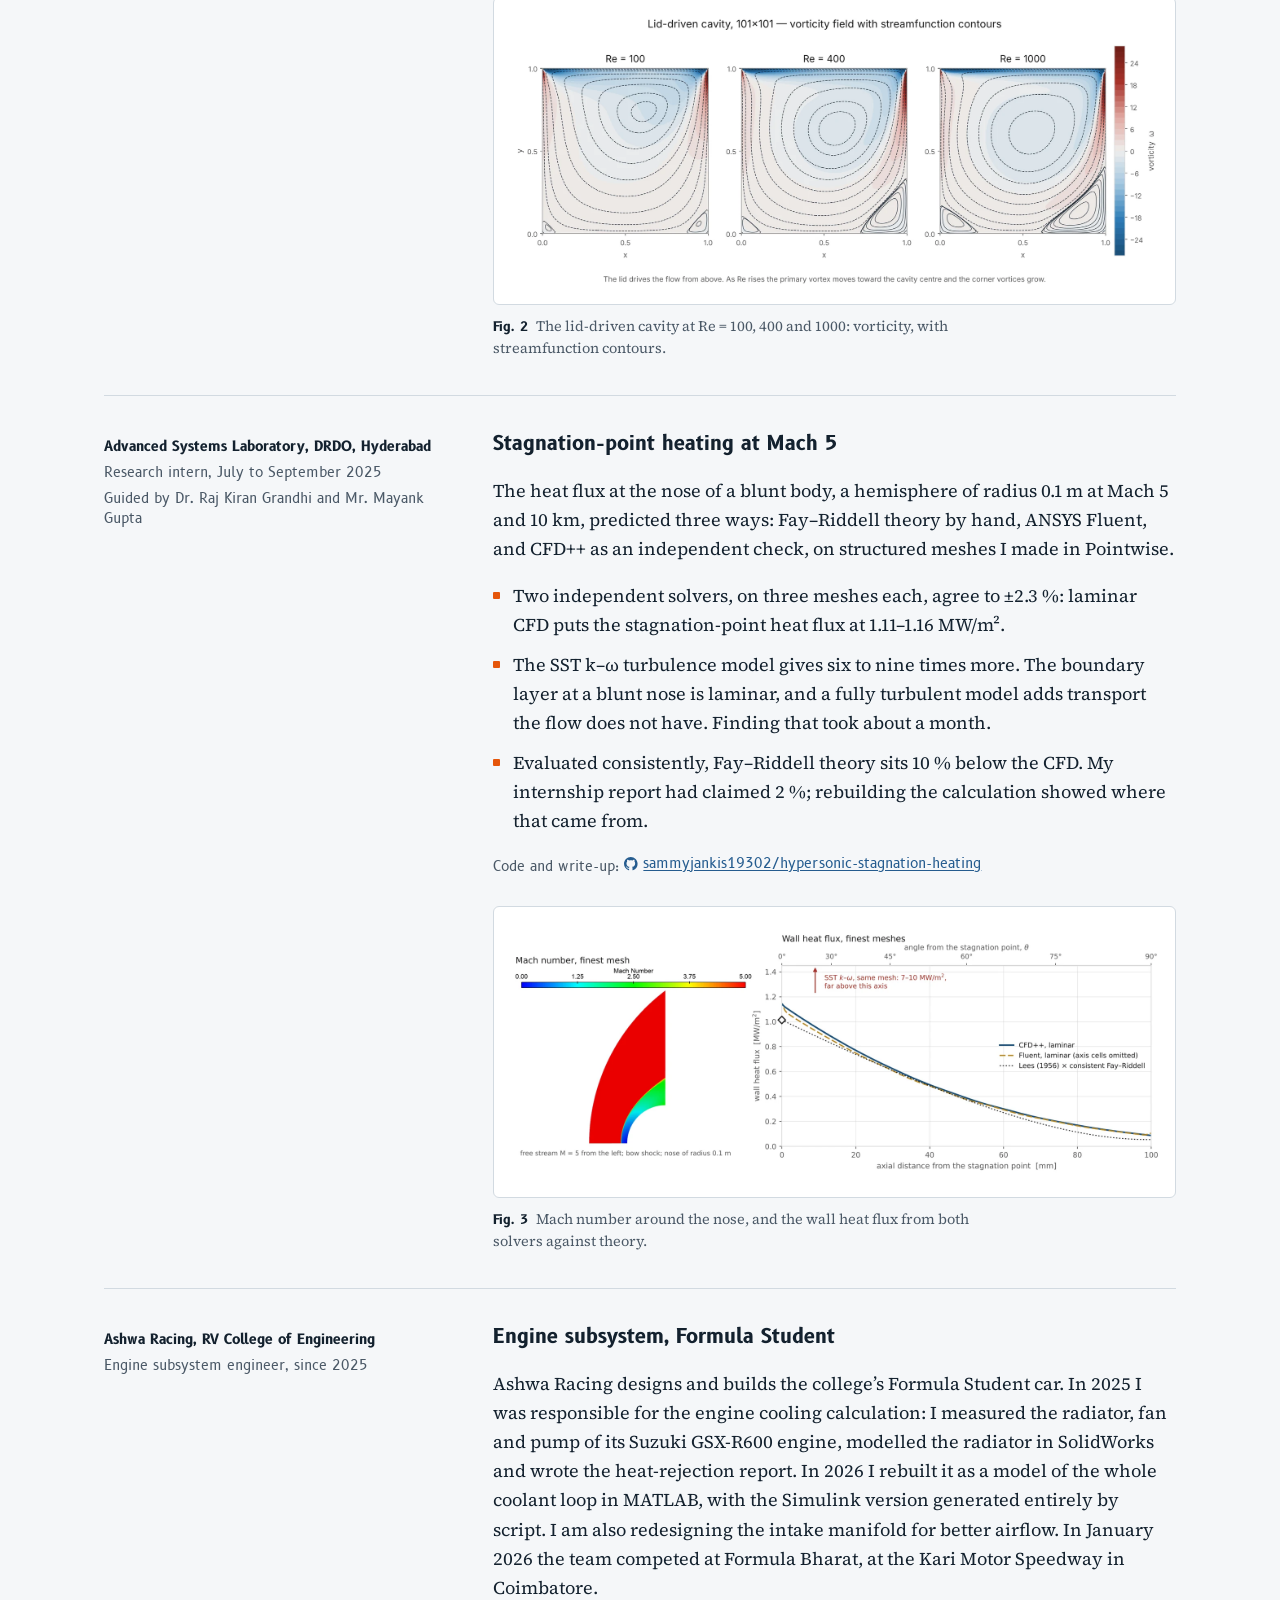
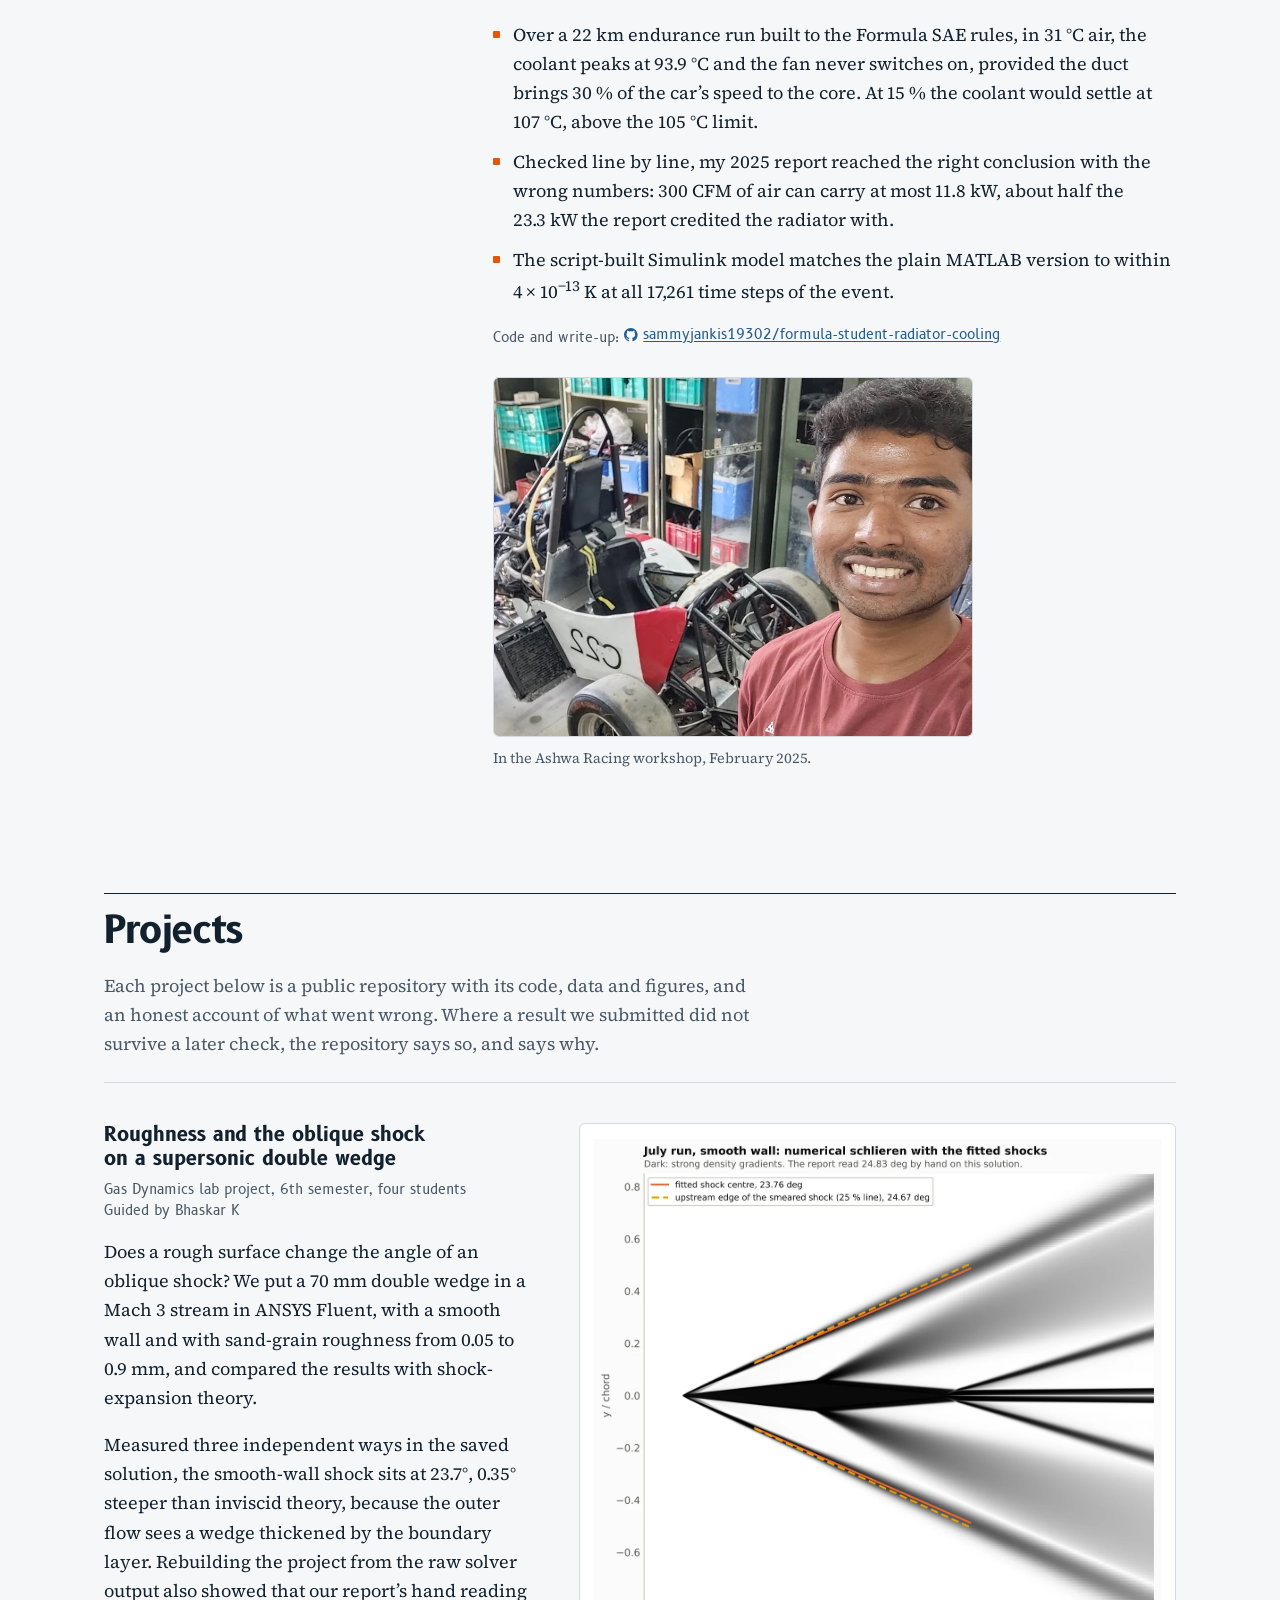
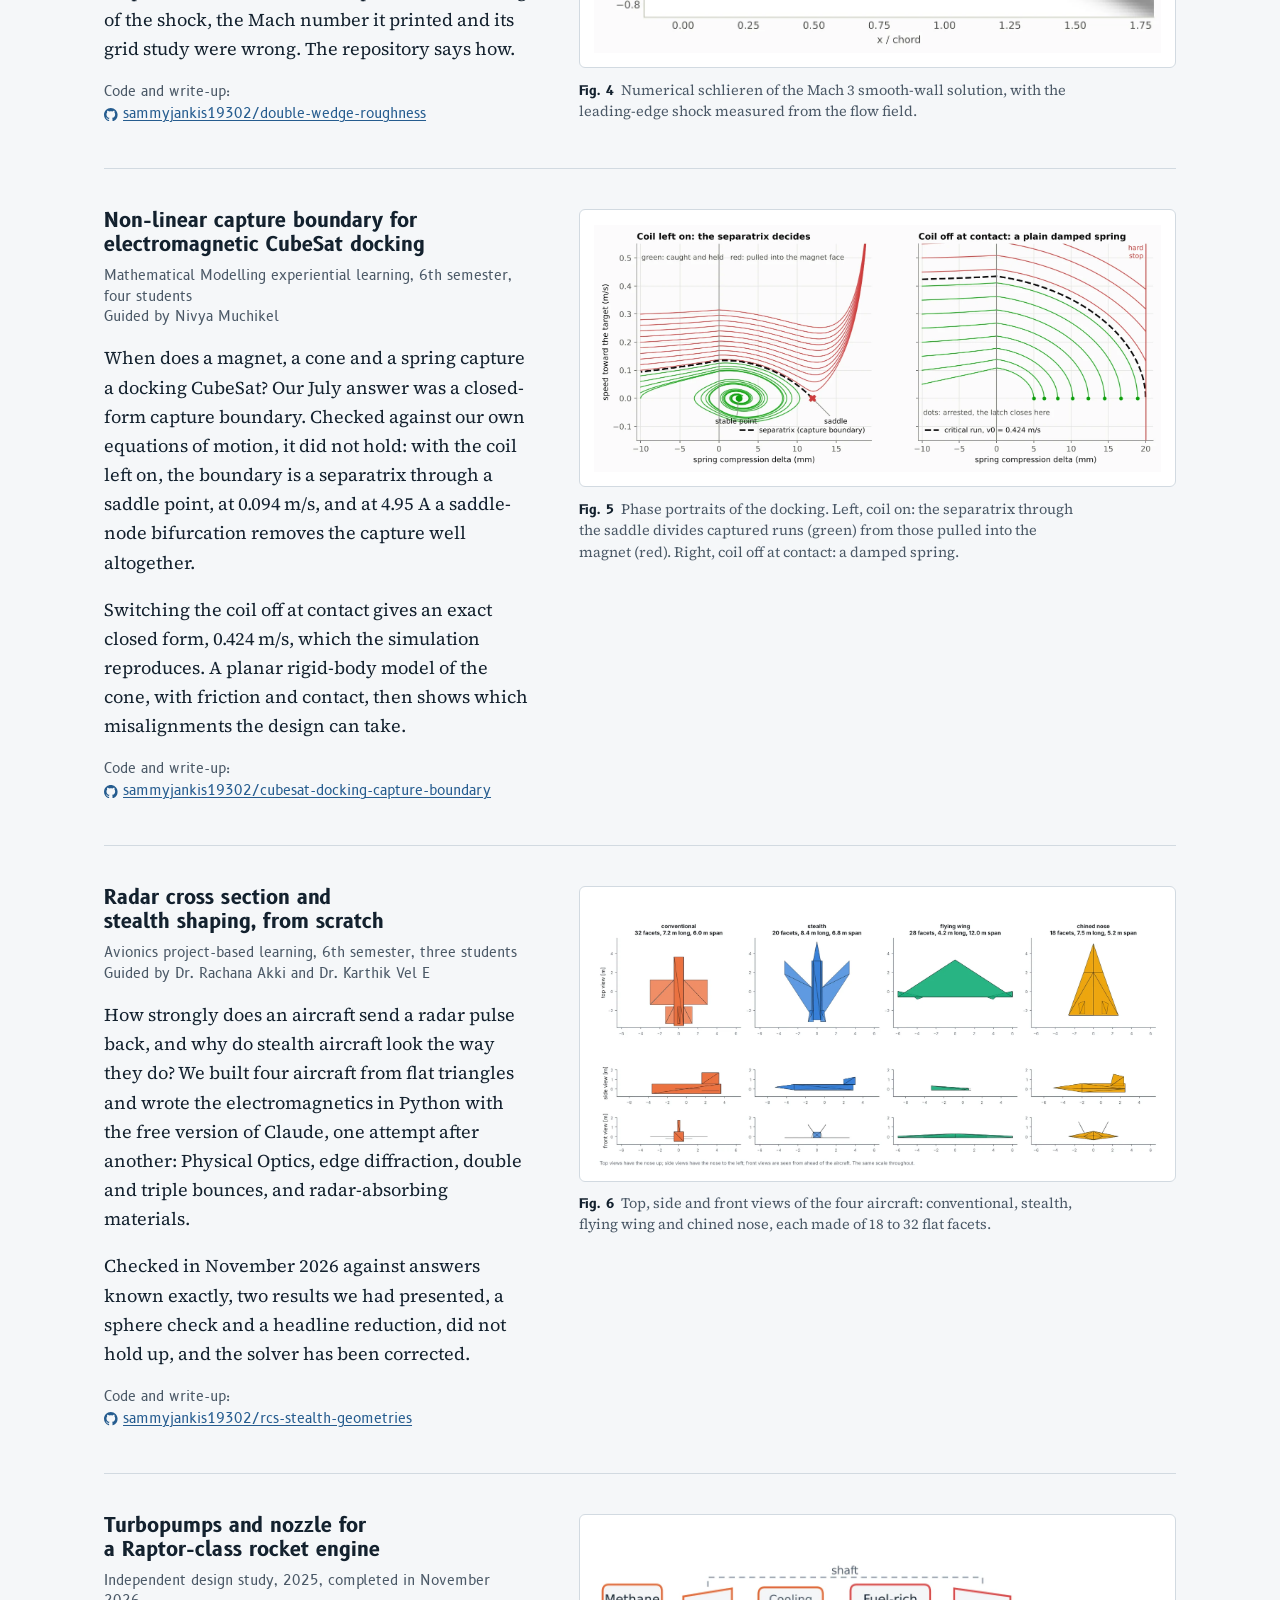
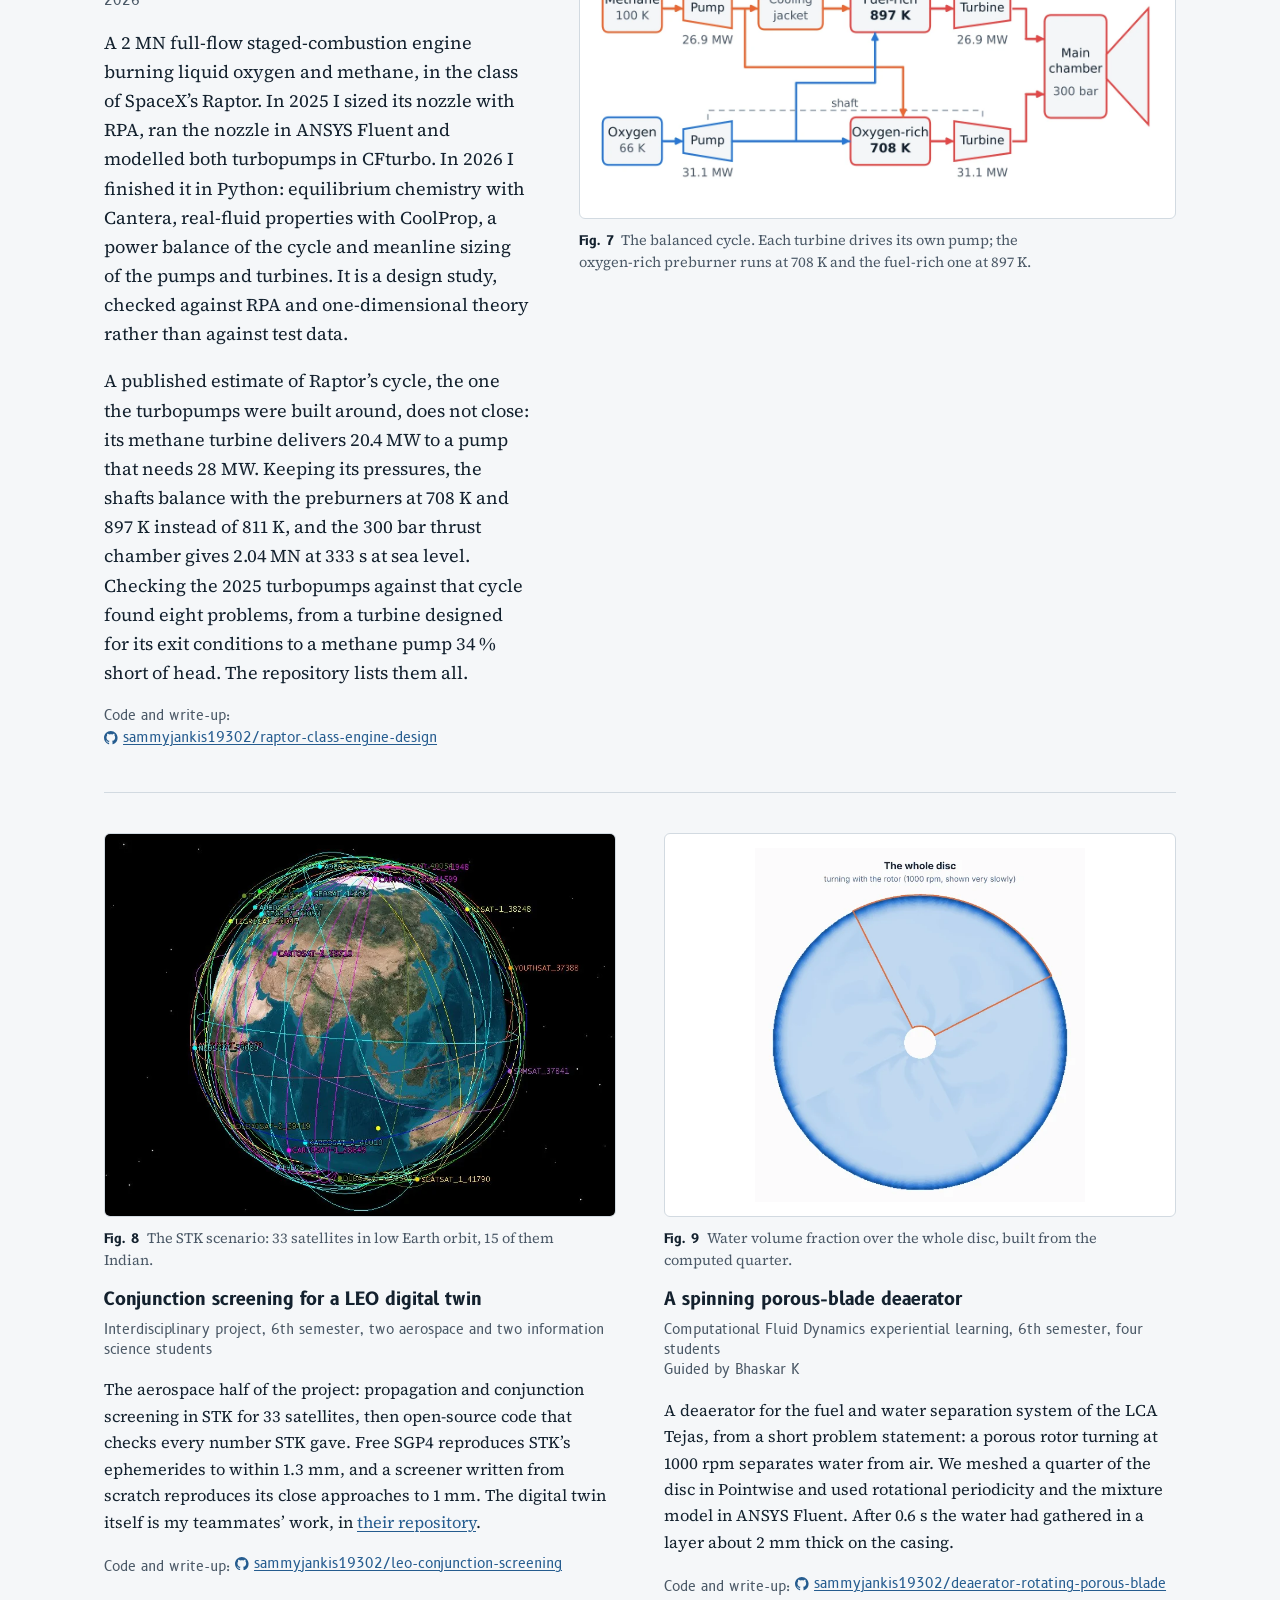
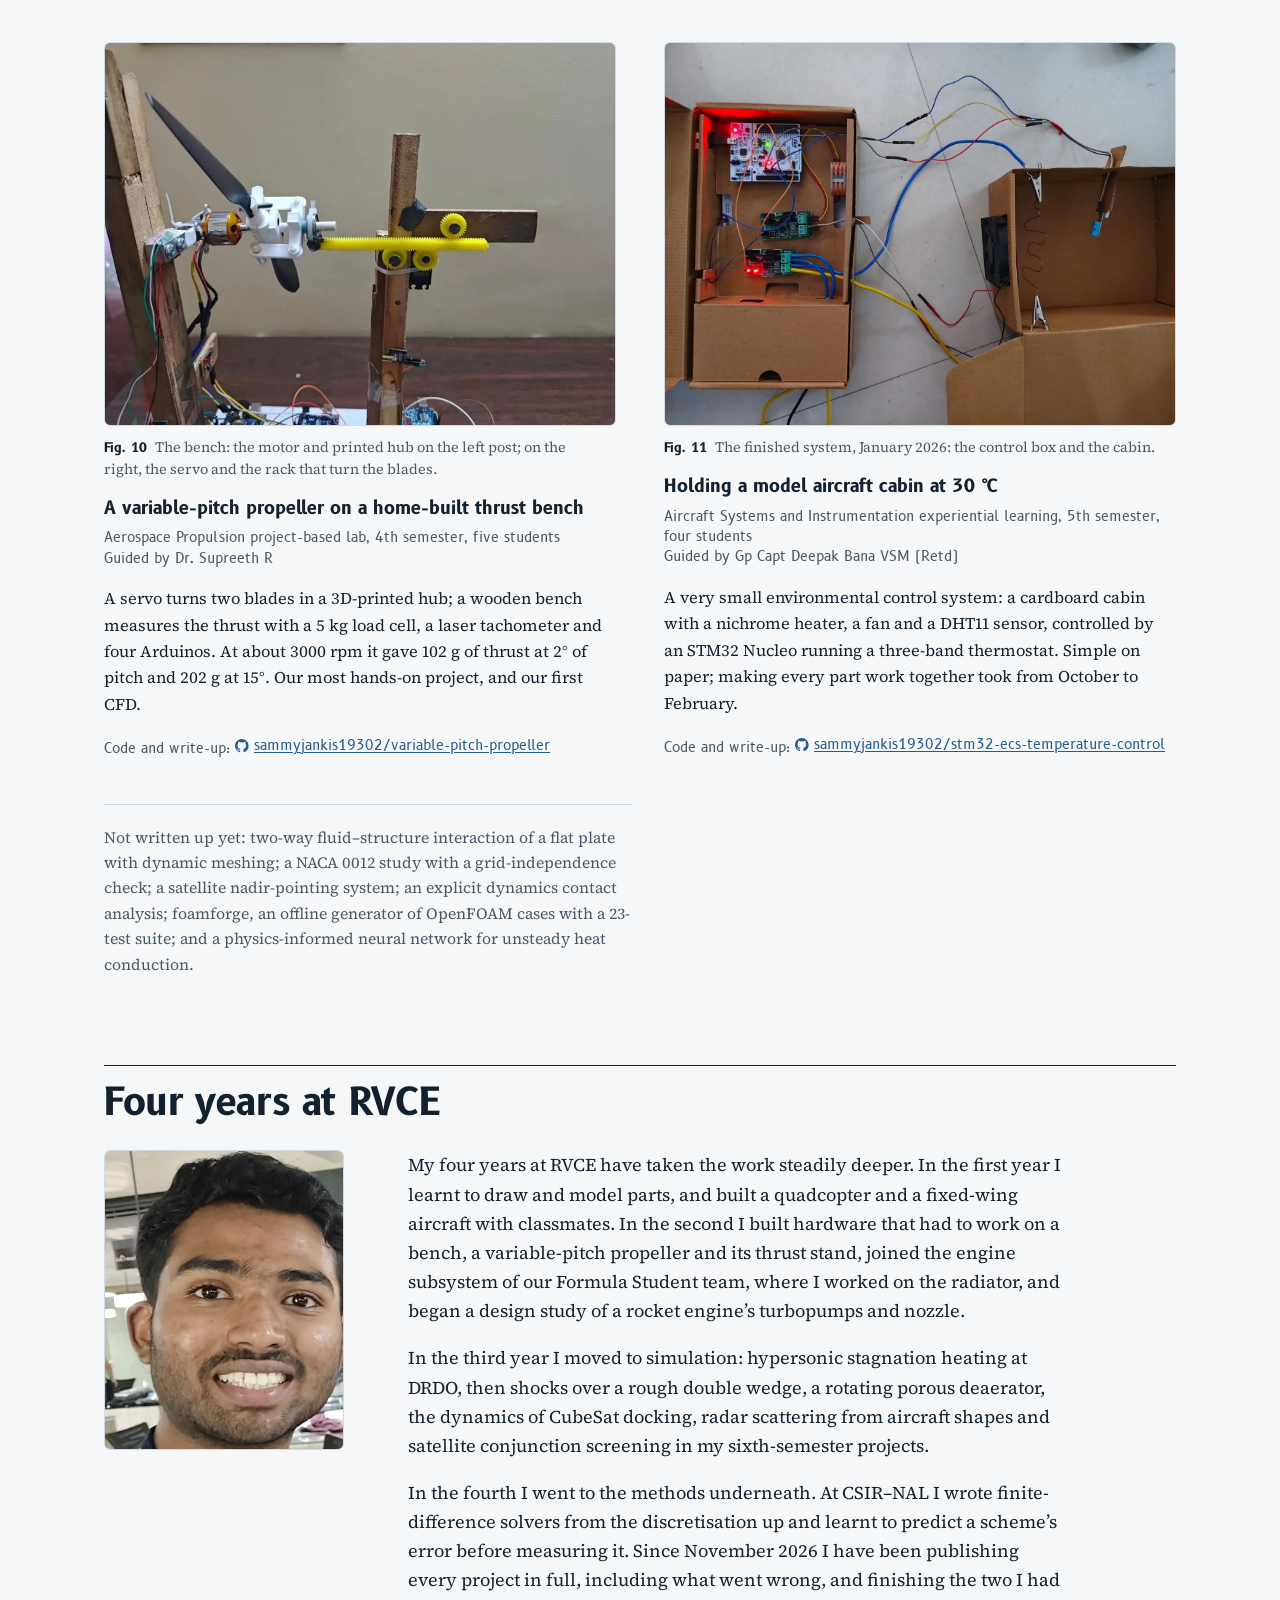
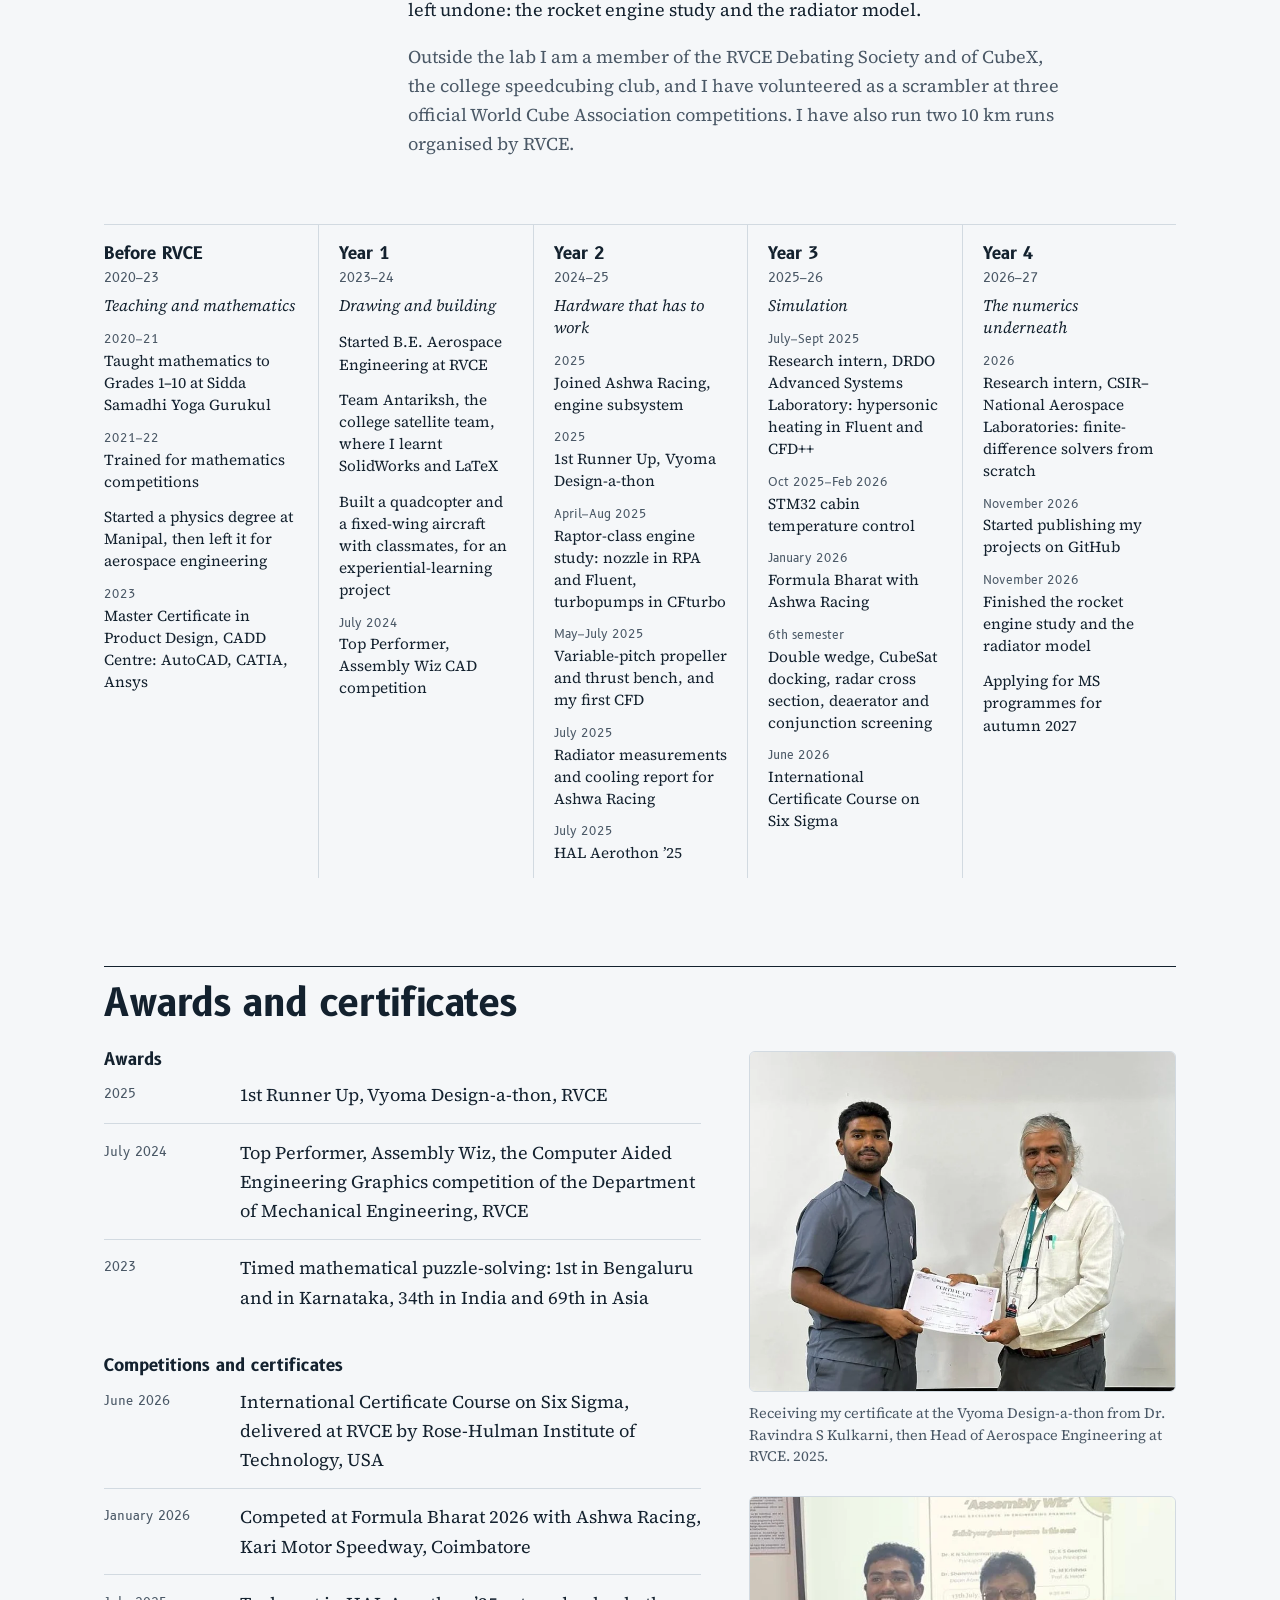
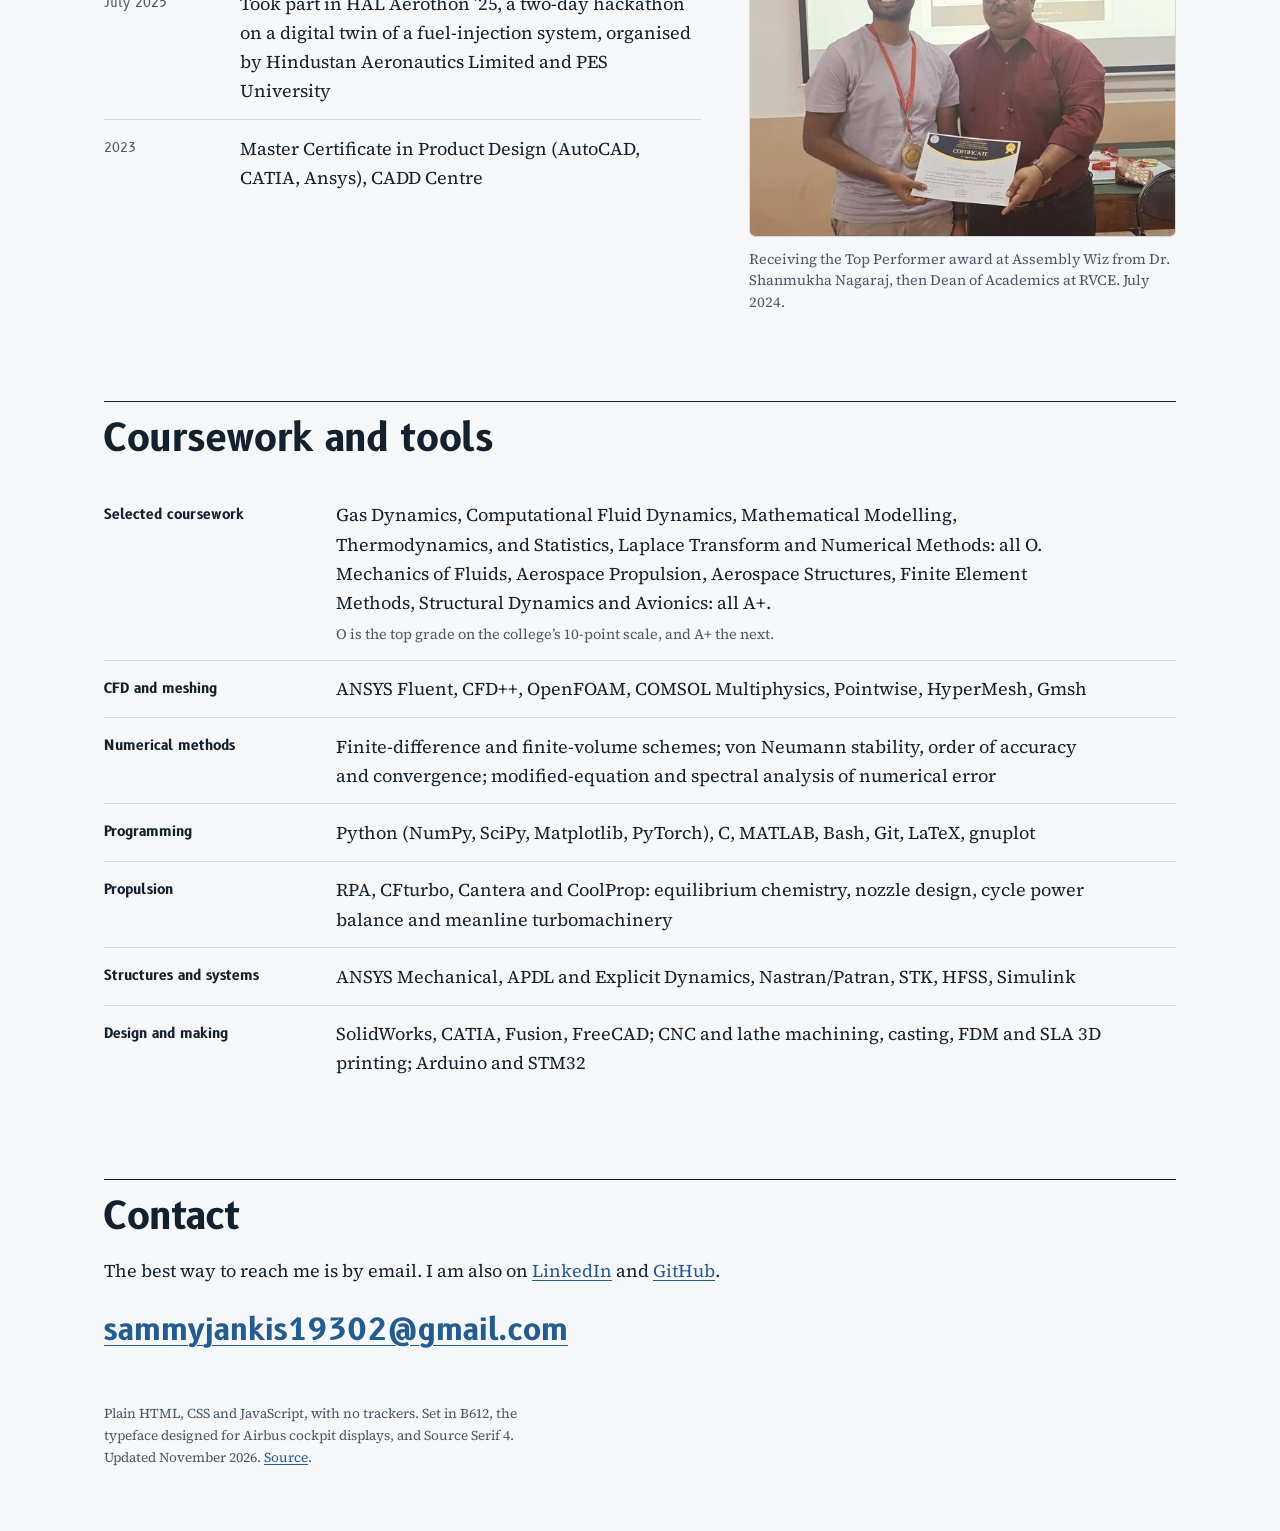
==== commit 455c1ef4: "Move the Raptor study below the validated projects" ====
--- a/index.html
+++ b/index.html
@@ -98,19 +98,11 @@
     <p class="intro">Each project below is a public repository with its code, data and figures, and an honest account of what went wrong. Where a result we submitted did not survive a later check, the repository says so, and says why.</p>
 <article class="project lead">
   <div class="project-text">
-    <h3>Turbopumps and nozzle for a Raptor-class rocket engine</h3>
-    <div class="meta"><p>Independent design study, 2025, completed in November 2026</p></div>
-    <p>A 2&nbsp;MN full-flow staged-combustion engine burning liquid oxygen and methane, in the class of SpaceX’s Raptor. In 2025 I sized its nozzle with RPA, ran the nozzle in ANSYS Fluent and modelled both turbopumps in CFturbo. In 2026 I finished it in Python: equilibrium chemistry with Cantera, real-fluid properties with CoolProp, a power balance of the cycle and meanline sizing of the pumps and turbines.</p><p>A published estimate of Raptor’s cycle, the one the turbopumps were built around, does not close: its methane turbine delivers 20.4&nbsp;MW to a pump that needs 28&nbsp;MW. Keeping its pressures, the shafts balance with the preburners at 708&nbsp;K and 897&nbsp;K instead of 811&nbsp;K, and the 300&nbsp;bar thrust chamber gives 2.04&nbsp;MN at 333&nbsp;s at sea level. Checking the 2025 turbopumps against that cycle found eight problems, from a turbine designed for its exit conditions to a methane pump 34&nbsp;% short of head. The repository lists them all.</p><p class="repo">Code and write-up: <a href="https://github.com/sammyjankis19302/raptor-class-engine-design"><svg class="icon" viewBox="0 0 16 16" aria-hidden="true" focusable="false"><path fill="currentColor" d="M8 0C3.58 0 0 3.58 0 8c0 3.54 2.29 6.53 5.47 7.59.4.07.55-.17.55-.38 0-.19-.01-.82-.01-1.49-2.01.37-2.53-.49-2.69-.94-.09-.23-.48-.94-.82-1.13-.28-.15-.68-.52-.01-.53.63-.01 1.08.58 1.23.82.72 1.21 1.87.87 2.33.66.07-.52.28-.87.51-1.07-1.78-.2-3.64-.89-3.64-3.95 0-.87.31-1.59.82-2.15-.08-.2-.36-1.02.08-2.12 0 0 .67-.21 2.2.82.64-.18 1.32-.27 2-.27.68 0 1.36.09 2 .27 1.53-1.04 2.2-.82 2.2-.82.44 1.1.16 1.92.08 2.12.51.56.82 1.27.82 2.15 0 3.07-1.87 3.75-3.65 3.95.29.25.54.73.54 1.48 0 1.07-.01 1.93-.01 2.2 0 .21.15.46.55.38A8.013 8.013 0 0016 8c0-4.42-3.58-8-8-8z"/></svg><span>sammyjankis19302/raptor-class-engine-design</span></a></p>
-  </div>
-  <figure class="fig fig--plot"><a class="fig-frame" href="assets/img/fig-raptor.webp"><img src="assets/img/fig-raptor.webp" width="1272" height="616" alt="Flow schematic of the engine: two pumps, two preburners, two turbines and the main chamber" loading="lazy" decoding="async"></a><figcaption><span class="fig-no">Fig. 4</span> The balanced cycle. Each turbine drives its own pump; the oxygen-rich preburner runs at 708&nbsp;K and the fuel-rich one at 897&nbsp;K.</figcaption></figure>
-</article>
-<article class="project lead">
-  <div class="project-text">
     <h3>Roughness and the oblique shock on a supersonic double wedge</h3>
     <div class="meta"><p>Gas Dynamics lab project, 6th semester, four students</p><p>Guided by Bhaskar K</p></div>
     <p>Does a rough surface change the angle of an oblique shock? We put a 70&nbsp;mm double wedge in a Mach&nbsp;3 stream in ANSYS Fluent, with a smooth wall and with sand-grain roughness from 0.05 to 0.9&nbsp;mm, and compared the results with shock-expansion theory.</p><p>Measured three independent ways in the saved solution, the smooth-wall shock sits at 23.7°, 0.35° steeper than inviscid theory, because the outer flow sees a wedge thickened by the boundary layer. Rebuilding the project from the raw solver output also showed that our report’s hand reading of the shock, the Mach number it printed and its grid study were wrong. The repository says how.</p><p class="repo">Code and write-up: <a href="https://github.com/sammyjankis19302/double-wedge-roughness"><svg class="icon" viewBox="0 0 16 16" aria-hidden="true" focusable="false"><path fill="currentColor" d="M8 0C3.58 0 0 3.58 0 8c0 3.54 2.29 6.53 5.47 7.59.4.07.55-.17.55-.38 0-.19-.01-.82-.01-1.49-2.01.37-2.53-.49-2.69-.94-.09-.23-.48-.94-.82-1.13-.28-.15-.68-.52-.01-.53.63-.01 1.08.58 1.23.82.72 1.21 1.87.87 2.33.66.07-.52.28-.87.51-1.07-1.78-.2-3.64-.89-3.64-3.95 0-.87.31-1.59.82-2.15-.08-.2-.36-1.02.08-2.12 0 0 .67-.21 2.2.82.64-.18 1.32-.27 2-.27.68 0 1.36.09 2 .27 1.53-1.04 2.2-.82 2.2-.82.44 1.1.16 1.92.08 2.12.51.56.82 1.27.82 2.15 0 3.07-1.87 3.75-3.65 3.95.29.25.54.73.54 1.48 0 1.07-.01 1.93-.01 2.2 0 .21.15.46.55.38A8.013 8.013 0 0016 8c0-4.42-3.58-8-8-8z"/></svg><span>sammyjankis19302/double-wedge-roughness</span></a></p>
   </div>
-  <figure class="fig fig--plot"><a class="fig-frame" href="assets/img/fig-gd.webp"><img src="assets/img/fig-gd.webp" width="1269" height="1152" alt="Numerical schlieren of a double wedge at Mach 3 with the measured leading-edge shock" loading="lazy" decoding="async"></a><figcaption><span class="fig-no">Fig. 5</span> Numerical schlieren of the Mach&nbsp;3 smooth-wall solution, with the leading-edge shock measured from the flow field.</figcaption></figure>
+  <figure class="fig fig--plot"><a class="fig-frame" href="assets/img/fig-gd.webp"><img src="assets/img/fig-gd.webp" width="1269" height="1152" alt="Numerical schlieren of a double wedge at Mach 3 with the measured leading-edge shock" loading="lazy" decoding="async"></a><figcaption><span class="fig-no">Fig. 4</span> Numerical schlieren of the Mach&nbsp;3 smooth-wall solution, with the leading-edge shock measured from the flow field.</figcaption></figure>
 </article>
 <article class="project lead">
   <div class="project-text">
@@ -118,7 +110,7 @@
     <div class="meta"><p>Mathematical Modelling experiential learning, 6th semester, four students</p><p>Guided by Nivya Muchikel</p></div>
     <p>When does a magnet, a cone and a spring capture a docking CubeSat? Our July answer was a closed-form capture boundary. Checked against our own equations of motion, it did not hold: with the coil left on, the boundary is a separatrix through a saddle point, at 0.094&nbsp;m/s, and at 4.95&nbsp;A a saddle-node bifurcation removes the capture well altogether.</p><p>Switching the coil off at contact gives an exact closed form, 0.424&nbsp;m/s, which the simulation reproduces. A planar rigid-body model of the cone, with friction and contact, then shows which misalignments the design can take.</p><p class="repo">Code and write-up: <a href="https://github.com/sammyjankis19302/cubesat-docking-capture-boundary"><svg class="icon" viewBox="0 0 16 16" aria-hidden="true" focusable="false"><path fill="currentColor" d="M8 0C3.58 0 0 3.58 0 8c0 3.54 2.29 6.53 5.47 7.59.4.07.55-.17.55-.38 0-.19-.01-.82-.01-1.49-2.01.37-2.53-.49-2.69-.94-.09-.23-.48-.94-.82-1.13-.28-.15-.68-.52-.01-.53.63-.01 1.08.58 1.23.82.72 1.21 1.87.87 2.33.66.07-.52.28-.87.51-1.07-1.78-.2-3.64-.89-3.64-3.95 0-.87.31-1.59.82-2.15-.08-.2-.36-1.02.08-2.12 0 0 .67-.21 2.2.82.64-.18 1.32-.27 2-.27.68 0 1.36.09 2 .27 1.53-1.04 2.2-.82 2.2-.82.44 1.1.16 1.92.08 2.12.51.56.82 1.27.82 2.15 0 3.07-1.87 3.75-3.65 3.95.29.25.54.73.54 1.48 0 1.07-.01 1.93-.01 2.2 0 .21.15.46.55.38A8.013 8.013 0 0016 8c0-4.42-3.58-8-8-8z"/></svg><span>sammyjankis19302/cubesat-docking-capture-boundary</span></a></p>
   </div>
-  <figure class="fig fig--plot"><a class="fig-frame" href="assets/img/fig-mm.webp"><img src="assets/img/fig-mm.webp" width="1596" height="697" alt="Two phase portraits of the docking, with the separatrix and saddle point marked" loading="lazy" decoding="async"></a><figcaption><span class="fig-no">Fig. 6</span> Phase portraits of the docking. Left, coil on: the separatrix through the saddle divides captured runs (green) from those pulled into the magnet (red). Right, coil off at contact: a damped spring.</figcaption></figure>
+  <figure class="fig fig--plot"><a class="fig-frame" href="assets/img/fig-mm.webp"><img src="assets/img/fig-mm.webp" width="1596" height="697" alt="Two phase portraits of the docking, with the separatrix and saddle point marked" loading="lazy" decoding="async"></a><figcaption><span class="fig-no">Fig. 5</span> Phase portraits of the docking. Left, coil on: the separatrix through the saddle divides captured runs (green) from those pulled into the magnet (red). Right, coil off at contact: a damped spring.</figcaption></figure>
 </article>
 <article class="project lead">
   <div class="project-text">
@@ -126,7 +118,15 @@
     <div class="meta"><p>Avionics project-based learning, 6th semester, three students</p><p>Guided by Dr. Rachana Akki and Dr. Karthik Vel E</p></div>
     <p>How strongly does an aircraft send a radar pulse back, and why do stealth aircraft look the way they do? We built four aircraft from flat triangles and wrote the electromagnetics in Python with the free version of Claude, one attempt after another: Physical Optics, edge diffraction, double and triple bounces, and radar-absorbing materials.</p><p>Checked in November 2026 against answers known exactly, two results we had presented, a sphere check and a headline reduction, did not hold up, and the solver has been corrected.</p><p class="repo">Code and write-up: <a href="https://github.com/sammyjankis19302/rcs-stealth-geometries"><svg class="icon" viewBox="0 0 16 16" aria-hidden="true" focusable="false"><path fill="currentColor" d="M8 0C3.58 0 0 3.58 0 8c0 3.54 2.29 6.53 5.47 7.59.4.07.55-.17.55-.38 0-.19-.01-.82-.01-1.49-2.01.37-2.53-.49-2.69-.94-.09-.23-.48-.94-.82-1.13-.28-.15-.68-.52-.01-.53.63-.01 1.08.58 1.23.82.72 1.21 1.87.87 2.33.66.07-.52.28-.87.51-1.07-1.78-.2-3.64-.89-3.64-3.95 0-.87.31-1.59.82-2.15-.08-.2-.36-1.02.08-2.12 0 0 .67-.21 2.2.82.64-.18 1.32-.27 2-.27.68 0 1.36.09 2 .27 1.53-1.04 2.2-.82 2.2-.82.44 1.1.16 1.92.08 2.12.51.56.82 1.27.82 2.15 0 3.07-1.87 3.75-3.65 3.95.29.25.54.73.54 1.48 0 1.07-.01 1.93-.01 2.2 0 .21.15.46.55.38A8.013 8.013 0 0016 8c0-4.42-3.58-8-8-8z"/></svg><span>sammyjankis19302/rcs-stealth-geometries</span></a></p>
   </div>
-  <figure class="fig fig--plot"><a class="fig-frame" href="assets/img/fig-rcs.webp"><img src="assets/img/fig-rcs.webp" width="1600" height="747" alt="Top, side and front views of four faceted aircraft models" loading="lazy" decoding="async"></a><figcaption><span class="fig-no">Fig. 7</span> Top, side and front views of the four aircraft: conventional, stealth, flying wing and chined nose, each made of 18 to 32 flat facets.</figcaption></figure>
+  <figure class="fig fig--plot"><a class="fig-frame" href="assets/img/fig-rcs.webp"><img src="assets/img/fig-rcs.webp" width="1600" height="747" alt="Top, side and front views of four faceted aircraft models" loading="lazy" decoding="async"></a><figcaption><span class="fig-no">Fig. 6</span> Top, side and front views of the four aircraft: conventional, stealth, flying wing and chined nose, each made of 18 to 32 flat facets.</figcaption></figure>
+</article>
+<article class="project lead">
+  <div class="project-text">
+    <h3>Turbopumps and nozzle for a Raptor-class rocket engine</h3>
+    <div class="meta"><p>Independent design study, 2025, completed in November 2026</p></div>
+    <p>A 2&nbsp;MN full-flow staged-combustion engine burning liquid oxygen and methane, in the class of SpaceX’s Raptor. In 2025 I sized its nozzle with RPA, ran the nozzle in ANSYS Fluent and modelled both turbopumps in CFturbo. In 2026 I finished it in Python: equilibrium chemistry with Cantera, real-fluid properties with CoolProp, a power balance of the cycle and meanline sizing of the pumps and turbines. It is a design study, checked against RPA and one-dimensional theory rather than against test data.</p><p>A published estimate of Raptor’s cycle, the one the turbopumps were built around, does not close: its methane turbine delivers 20.4&nbsp;MW to a pump that needs 28&nbsp;MW. Keeping its pressures, the shafts balance with the preburners at 708&nbsp;K and 897&nbsp;K instead of 811&nbsp;K, and the 300&nbsp;bar thrust chamber gives 2.04&nbsp;MN at 333&nbsp;s at sea level. Checking the 2025 turbopumps against that cycle found eight problems, from a turbine designed for its exit conditions to a methane pump 34&nbsp;% short of head. The repository lists them all.</p><p class="repo">Code and write-up: <a href="https://github.com/sammyjankis19302/raptor-class-engine-design"><svg class="icon" viewBox="0 0 16 16" aria-hidden="true" focusable="false"><path fill="currentColor" d="M8 0C3.58 0 0 3.58 0 8c0 3.54 2.29 6.53 5.47 7.59.4.07.55-.17.55-.38 0-.19-.01-.82-.01-1.49-2.01.37-2.53-.49-2.69-.94-.09-.23-.48-.94-.82-1.13-.28-.15-.68-.52-.01-.53.63-.01 1.08.58 1.23.82.72 1.21 1.87.87 2.33.66.07-.52.28-.87.51-1.07-1.78-.2-3.64-.89-3.64-3.95 0-.87.31-1.59.82-2.15-.08-.2-.36-1.02.08-2.12 0 0 .67-.21 2.2.82.64-.18 1.32-.27 2-.27.68 0 1.36.09 2 .27 1.53-1.04 2.2-.82 2.2-.82.44 1.1.16 1.92.08 2.12.51.56.82 1.27.82 2.15 0 3.07-1.87 3.75-3.65 3.95.29.25.54.73.54 1.48 0 1.07-.01 1.93-.01 2.2 0 .21.15.46.55.38A8.013 8.013 0 0016 8c0-4.42-3.58-8-8-8z"/></svg><span>sammyjankis19302/raptor-class-engine-design</span></a></p>
+  </div>
+  <figure class="fig fig--plot"><a class="fig-frame" href="assets/img/fig-raptor.webp"><img src="assets/img/fig-raptor.webp" width="1272" height="616" alt="Flow schematic of the engine: two pumps, two preburners, two turbines and the main chamber" loading="lazy" decoding="async"></a><figcaption><span class="fig-no">Fig. 7</span> The balanced cycle. Each turbine drives its own pump; the oxygen-rich preburner runs at 708&nbsp;K and the fuel-rich one at 897&nbsp;K.</figcaption></figure>
 </article>
     <div class="more-grid">
 <article class="project small">
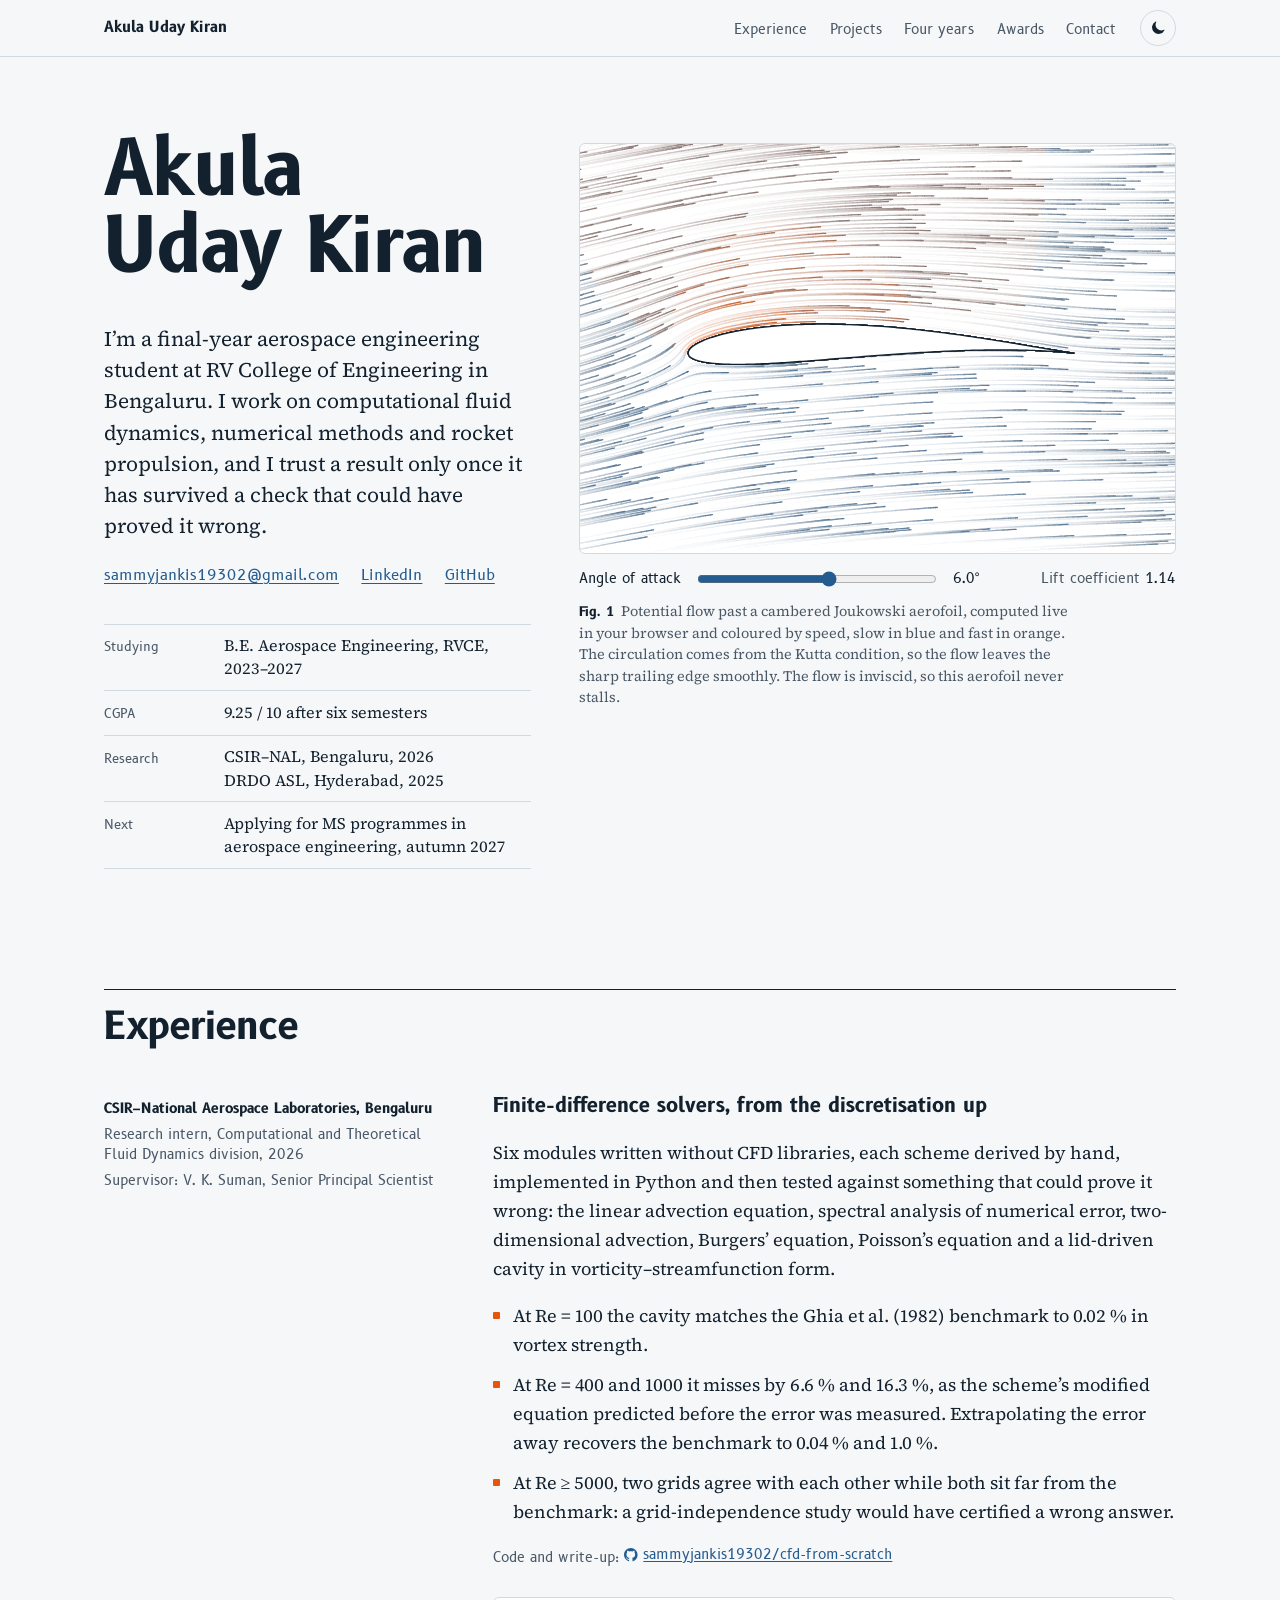
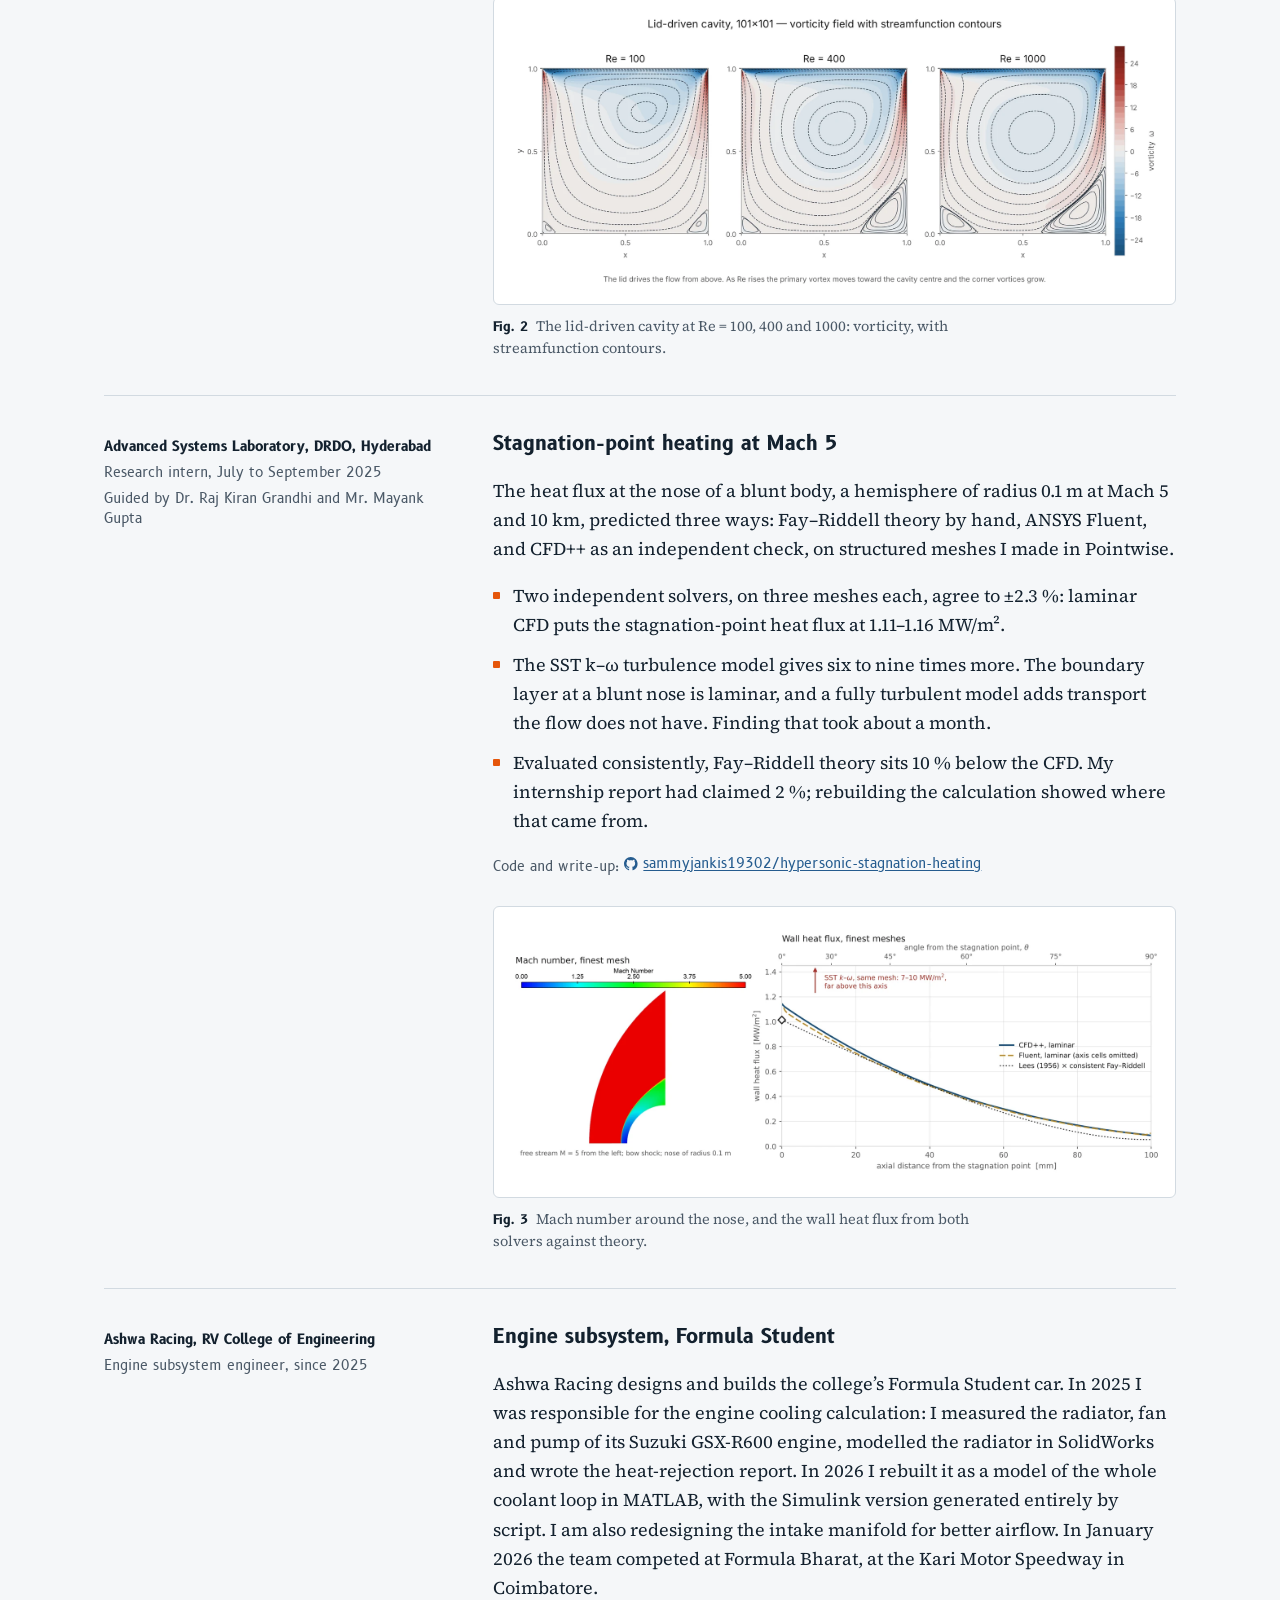
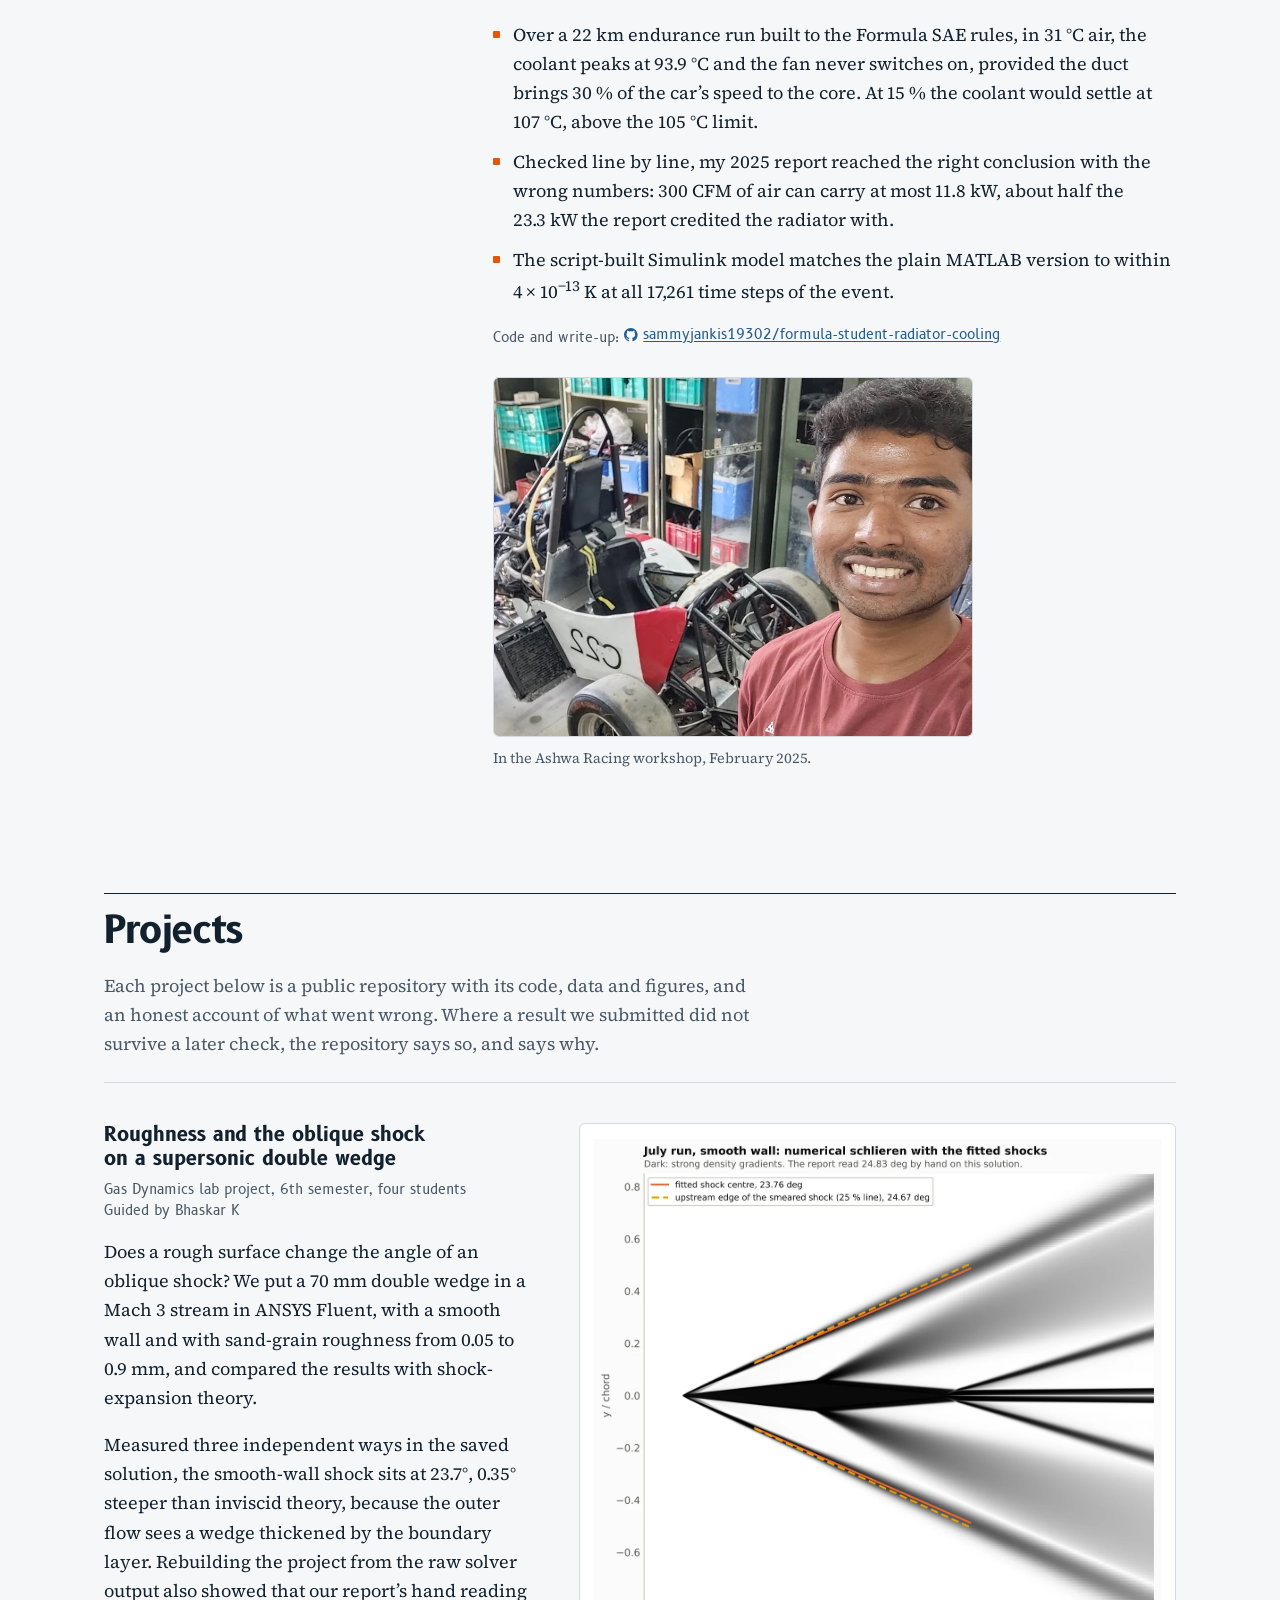
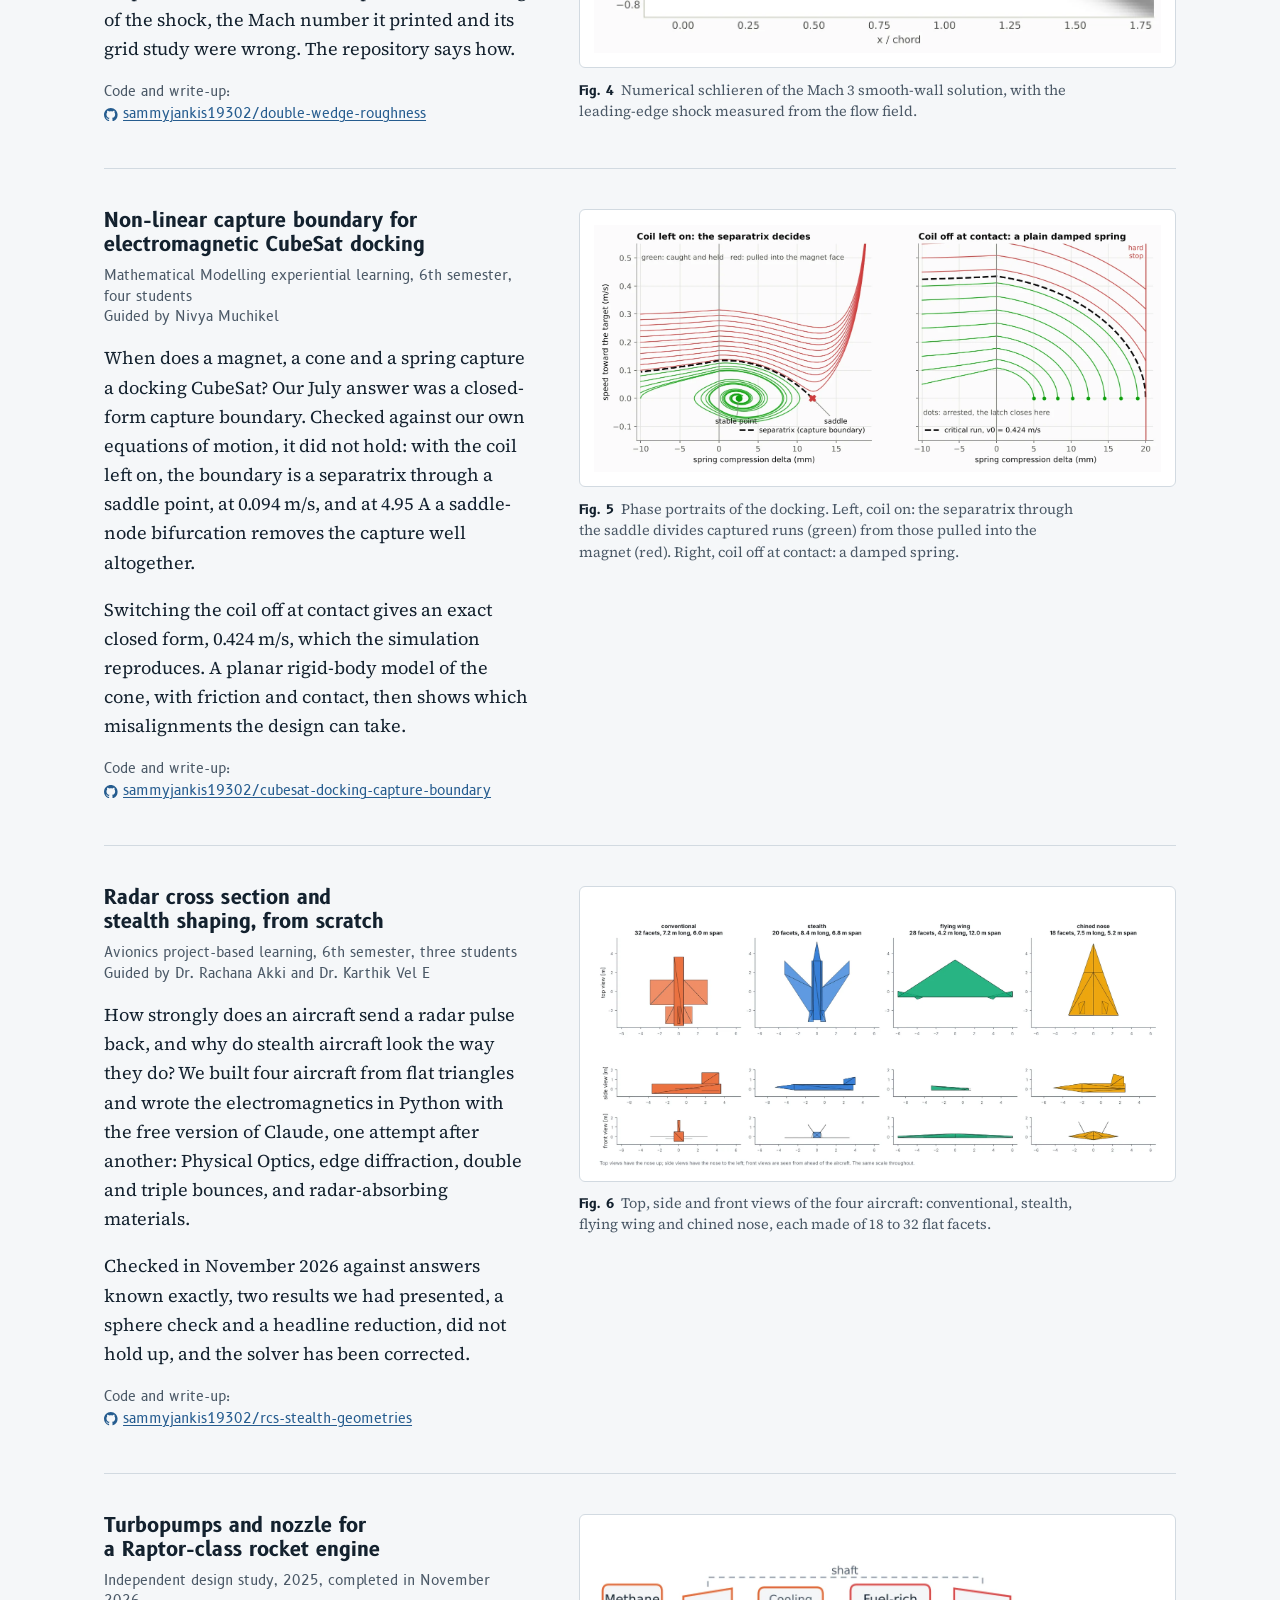
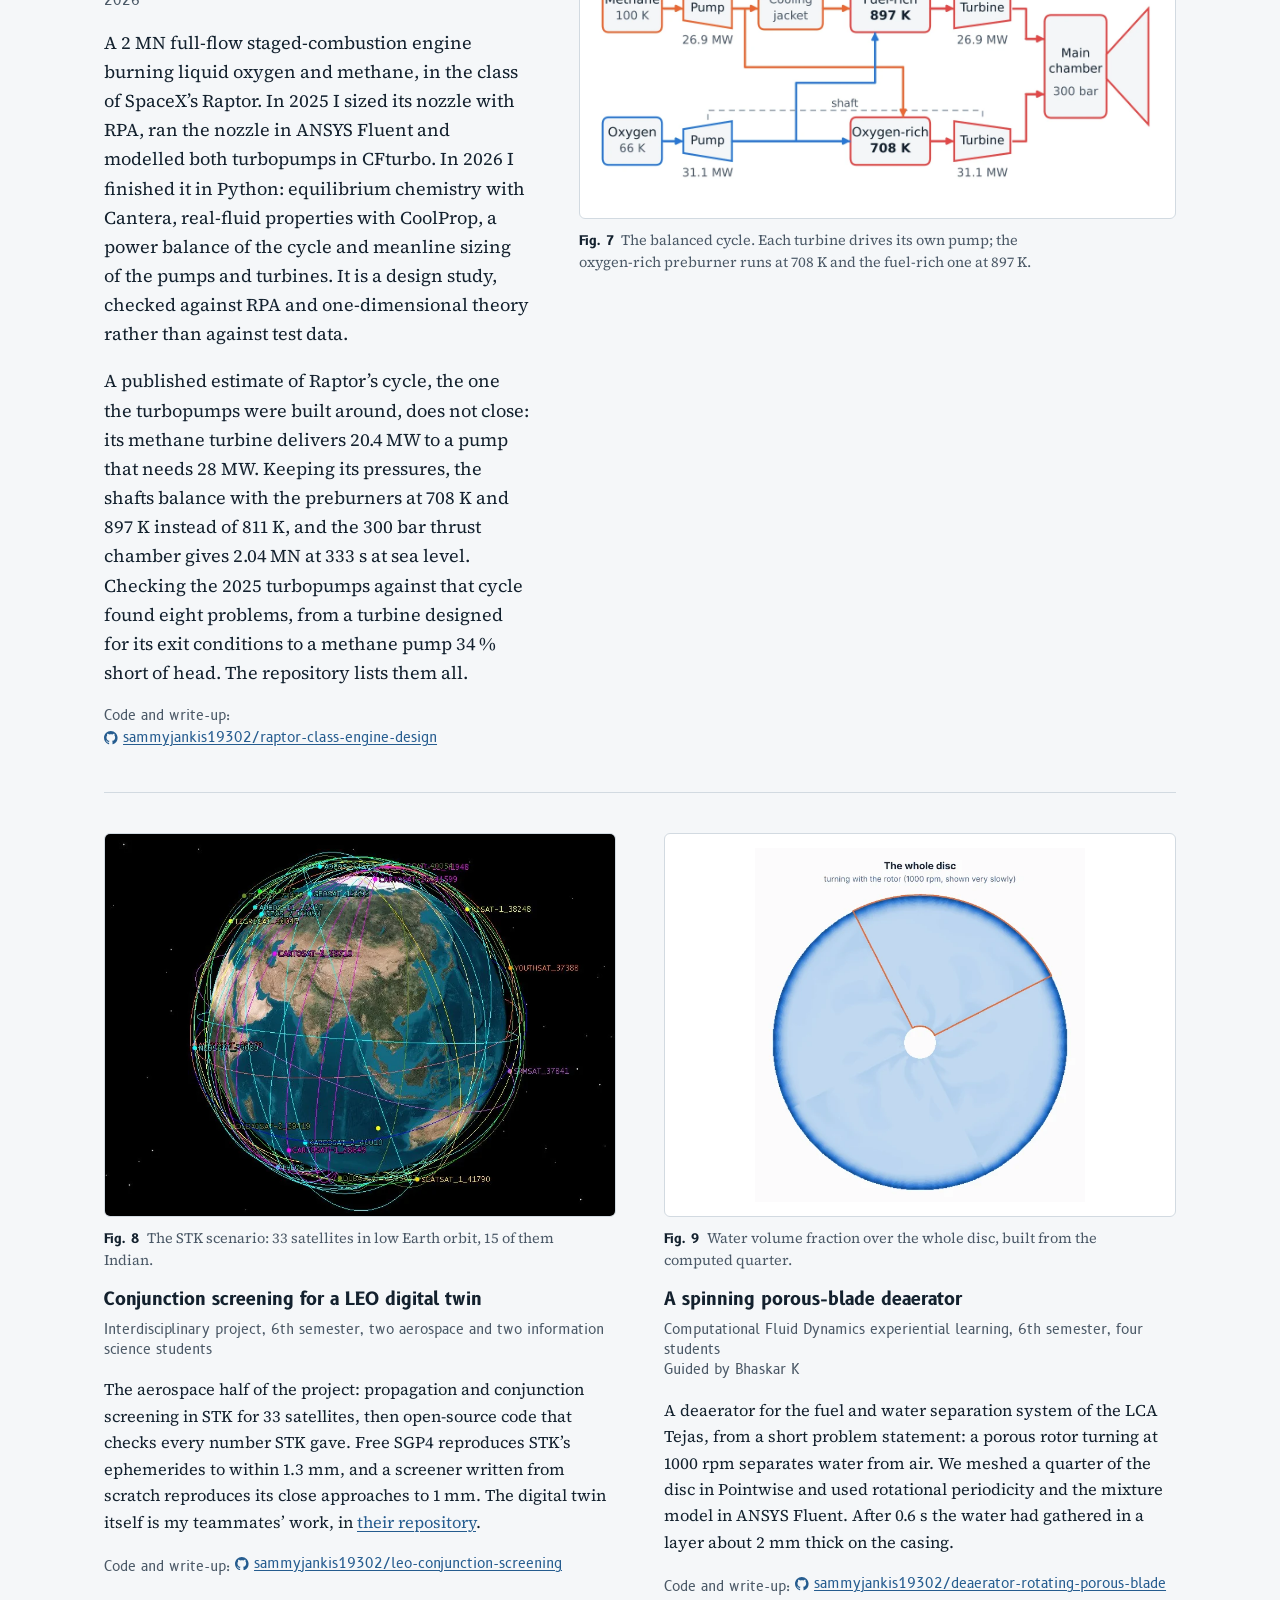
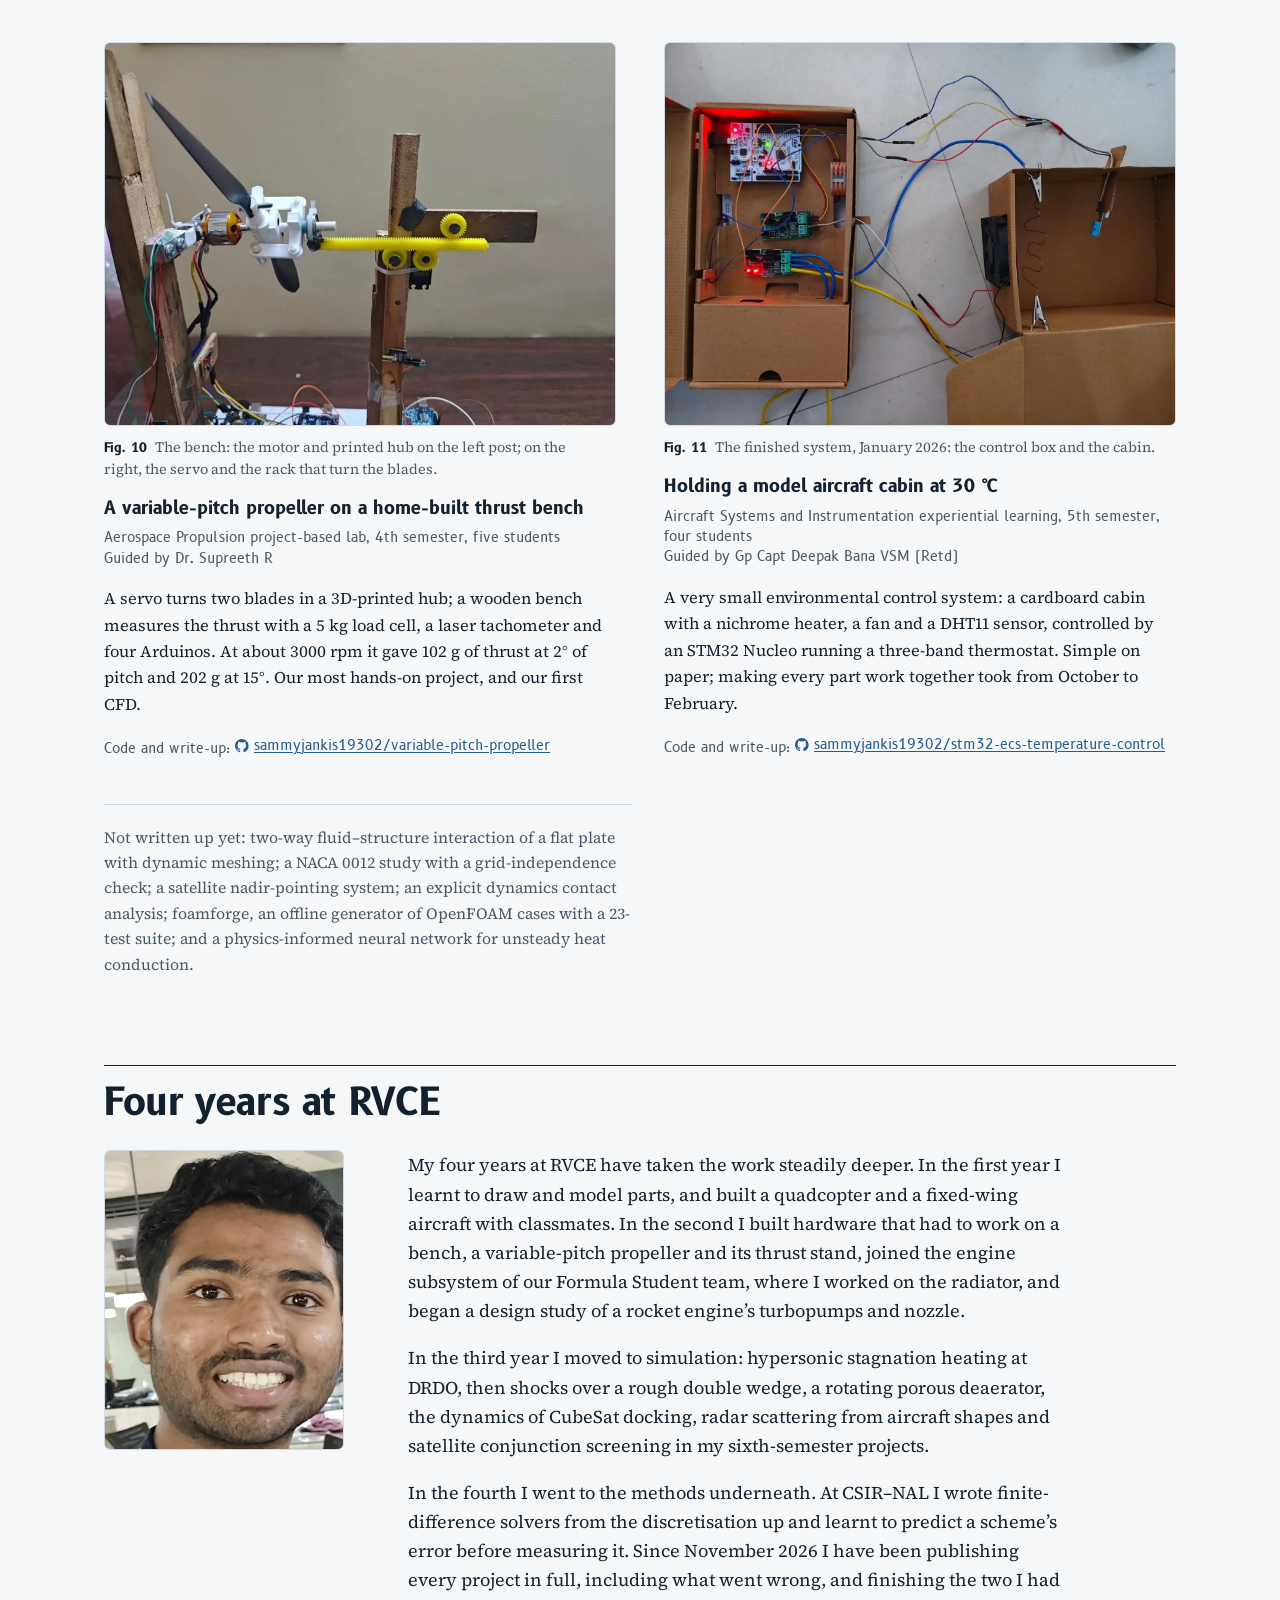
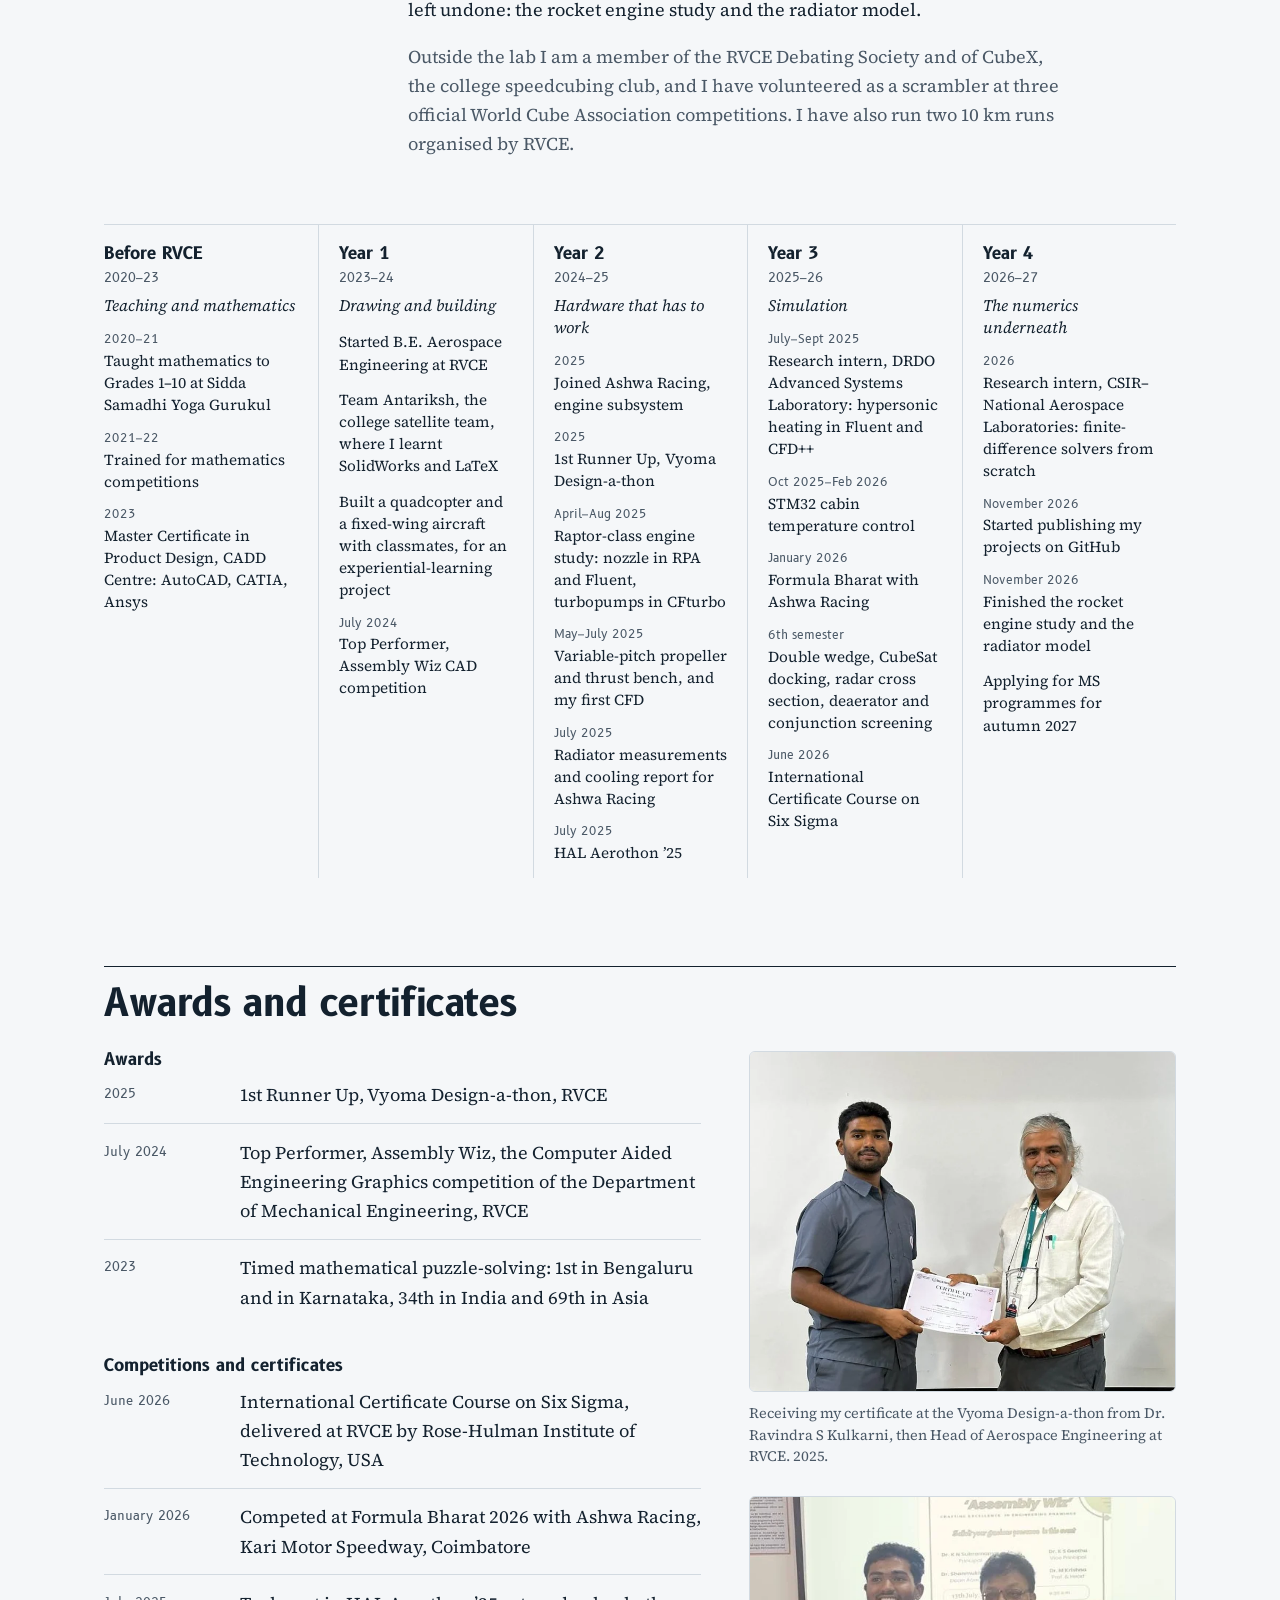
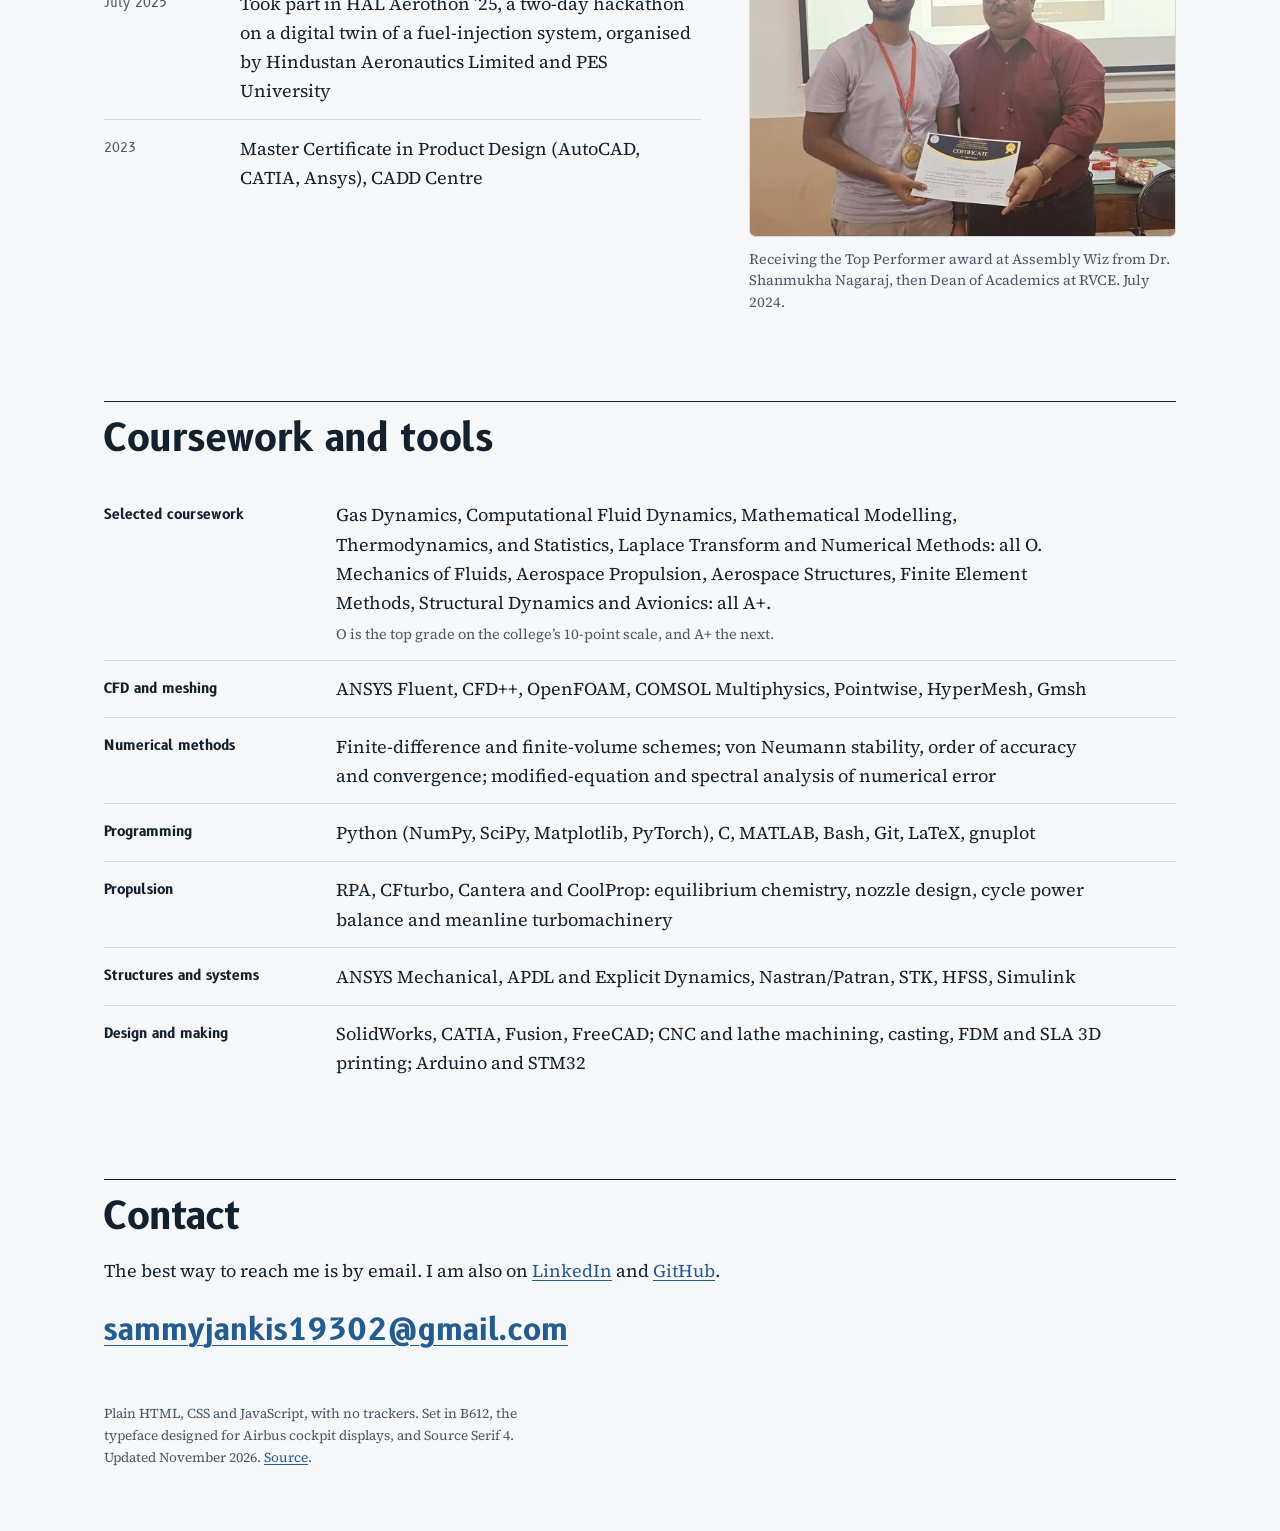
==== commit 67d9c01f: "Remove the Manipal line from the timeline" ====
--- a/index.html
+++ b/index.html
@@ -165,7 +165,7 @@
       <figure class="portrait"><img src="assets/img/portrait.webp" width="640" height="800" alt="Portrait of Akula Uday Kiran" loading="lazy" decoding="async"></figure>
       <div class="path-text"><p>My four years at RVCE have taken the work steadily deeper. In the first year I learnt to draw and model parts, and built a quadcopter and a fixed-wing aircraft with classmates. In the second I built hardware that had to work on a bench, a variable-pitch propeller and its thrust stand, joined the engine subsystem of our Formula Student team, where I worked on the radiator, and began a design study of a rocket engine’s turbopumps and nozzle.</p><p>In the third year I moved to simulation: hypersonic stagnation heating at DRDO, then shocks over a rough double wedge, a rotating porous deaerator, the dynamics of CubeSat docking, radar scattering from aircraft shapes and satellite conjunction screening in my sixth-semester projects.</p><p>In the fourth I went to the methods underneath. At CSIR–NAL I wrote finite-difference solvers from the discretisation up and learnt to predict a scheme’s error before measuring it. Since November 2026 I have been publishing every project in full, including what went wrong, and finishing the two I had left undone: the rocket engine study and the radiator model.</p><p class="beyond">Outside the lab I am a member of the RVCE Debating Society and of CubeX, the college speedcubing club, and I have volunteered as a scrambler at three official World Cube Association competitions. I have also run two 10&nbsp;km runs organised by RVCE.</p></div>
     </div>
-    <ol class="years" aria-label="Year by year"><li class="year"><h3>Before RVCE</h3><p class="span">2020–23</p><p class="year-theme">Teaching and mathematics</p><ul><li><span class="when">2020–21</span>Taught mathematics to Grades 1–10 at Sidda Samadhi Yoga Gurukul</li><li><span class="when">2021–22</span>Trained for mathematics competitions</li><li>Started a physics degree at Manipal, then left it for aerospace engineering</li><li><span class="when">2023</span>Master Certificate in Product Design, CADD Centre: AutoCAD, CATIA, Ansys</li></ul></li><li class="year"><h3>Year 1</h3><p class="span">2023–24</p><p class="year-theme">Drawing and building</p><ul><li>Started B.E. Aerospace Engineering at RVCE</li><li>Team Antariksh, the college satellite team, where I learnt SolidWorks and LaTeX</li><li>Built a quadcopter and a fixed-wing aircraft with classmates, for an experiential-learning project</li><li><span class="when">July 2024</span>Top Performer, Assembly Wiz CAD competition</li></ul></li><li class="year"><h3>Year 2</h3><p class="span">2024–25</p><p class="year-theme">Hardware that has to work</p><ul><li><span class="when">2025</span>Joined Ashwa Racing, engine subsystem</li><li><span class="when">2025</span>1st Runner Up, Vyoma Design-a-thon</li><li><span class="when">April–Aug 2025</span>Raptor-class engine study: nozzle in RPA and Fluent, turbopumps in CFturbo</li><li><span class="when">May–July 2025</span>Variable-pitch propeller and thrust bench, and my first CFD</li><li><span class="when">July 2025</span>Radiator measurements and cooling report for Ashwa Racing</li><li><span class="when">July 2025</span>HAL Aerothon ’25</li></ul></li><li class="year"><h3>Year 3</h3><p class="span">2025–26</p><p class="year-theme">Simulation</p><ul><li><span class="when">July–Sept 2025</span>Research intern, DRDO Advanced Systems Laboratory: hypersonic heating in Fluent and CFD++</li><li><span class="when">Oct 2025–Feb 2026</span>STM32 cabin temperature control</li><li><span class="when">January 2026</span>Formula Bharat with Ashwa Racing</li><li><span class="when">6th semester</span>Double wedge, CubeSat docking, radar cross section, deaerator and conjunction screening</li><li><span class="when">June 2026</span>International Certificate Course on Six Sigma</li></ul></li><li class="year"><h3>Year 4</h3><p class="span">2026–27</p><p class="year-theme">The numerics underneath</p><ul><li><span class="when">2026</span>Research intern, CSIR–National Aerospace Laboratories: finite-difference solvers from scratch</li><li><span class="when">November 2026</span>Started publishing my projects on GitHub</li><li><span class="when">November 2026</span>Finished the rocket engine study and the radiator model</li><li>Applying for MS programmes for autumn 2027</li></ul></li></ol>
+    <ol class="years" aria-label="Year by year"><li class="year"><h3>Before RVCE</h3><p class="span">2020–23</p><p class="year-theme">Teaching and mathematics</p><ul><li><span class="when">2020–21</span>Taught mathematics to Grades 1–10 at Sidda Samadhi Yoga Gurukul</li><li><span class="when">2021–22</span>Trained for mathematics competitions</li><li><span class="when">2023</span>Master Certificate in Product Design, CADD Centre: AutoCAD, CATIA, Ansys</li></ul></li><li class="year"><h3>Year 1</h3><p class="span">2023–24</p><p class="year-theme">Drawing and building</p><ul><li>Started B.E. Aerospace Engineering at RVCE</li><li>Team Antariksh, the college satellite team, where I learnt SolidWorks and LaTeX</li><li>Built a quadcopter and a fixed-wing aircraft with classmates, for an experiential-learning project</li><li><span class="when">July 2024</span>Top Performer, Assembly Wiz CAD competition</li></ul></li><li class="year"><h3>Year 2</h3><p class="span">2024–25</p><p class="year-theme">Hardware that has to work</p><ul><li><span class="when">2025</span>Joined Ashwa Racing, engine subsystem</li><li><span class="when">2025</span>1st Runner Up, Vyoma Design-a-thon</li><li><span class="when">April–Aug 2025</span>Raptor-class engine study: nozzle in RPA and Fluent, turbopumps in CFturbo</li><li><span class="when">May–July 2025</span>Variable-pitch propeller and thrust bench, and my first CFD</li><li><span class="when">July 2025</span>Radiator measurements and cooling report for Ashwa Racing</li><li><span class="when">July 2025</span>HAL Aerothon ’25</li></ul></li><li class="year"><h3>Year 3</h3><p class="span">2025–26</p><p class="year-theme">Simulation</p><ul><li><span class="when">July–Sept 2025</span>Research intern, DRDO Advanced Systems Laboratory: hypersonic heating in Fluent and CFD++</li><li><span class="when">Oct 2025–Feb 2026</span>STM32 cabin temperature control</li><li><span class="when">January 2026</span>Formula Bharat with Ashwa Racing</li><li><span class="when">6th semester</span>Double wedge, CubeSat docking, radar cross section, deaerator and conjunction screening</li><li><span class="when">June 2026</span>International Certificate Course on Six Sigma</li></ul></li><li class="year"><h3>Year 4</h3><p class="span">2026–27</p><p class="year-theme">The numerics underneath</p><ul><li><span class="when">2026</span>Research intern, CSIR–National Aerospace Laboratories: finite-difference solvers from scratch</li><li><span class="when">November 2026</span>Started publishing my projects on GitHub</li><li><span class="when">November 2026</span>Finished the rocket engine study and the radiator model</li><li>Applying for MS programmes for autumn 2027</li></ul></li></ol>
   </div>
 </section>
 
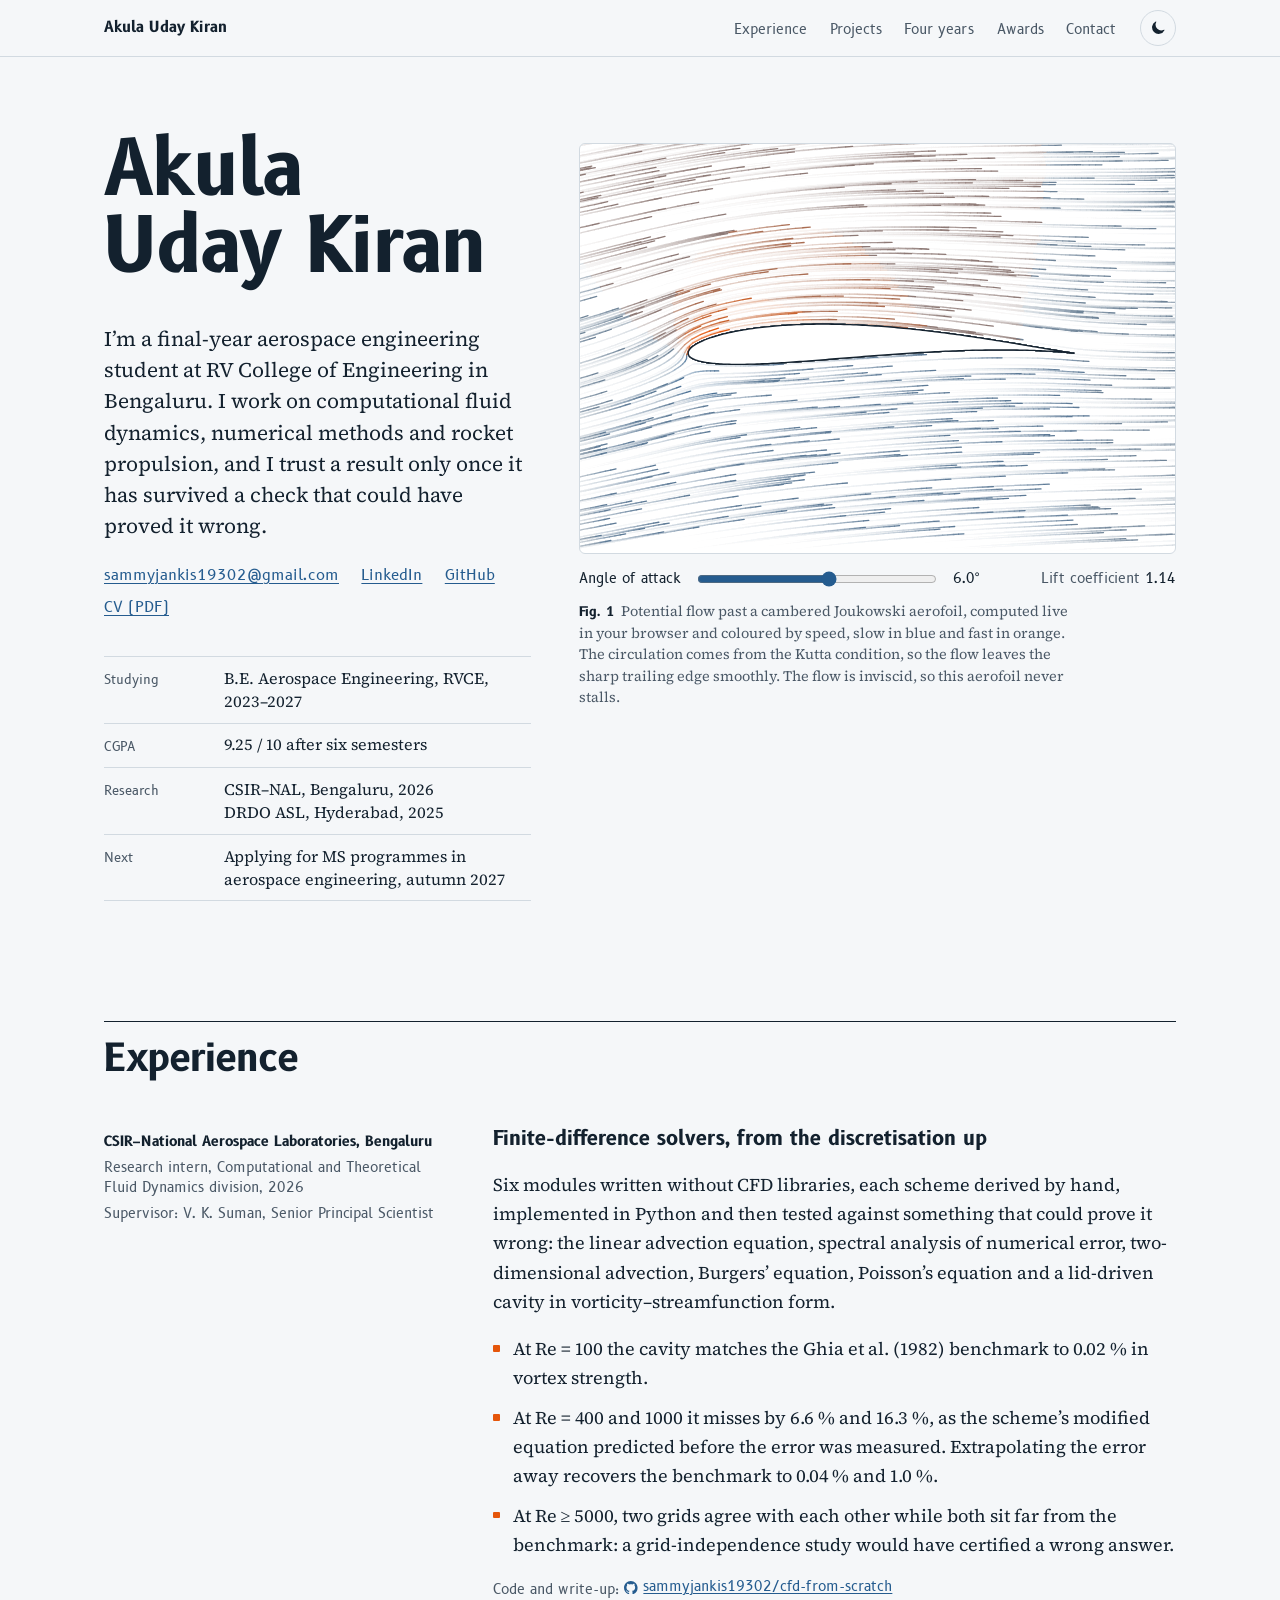
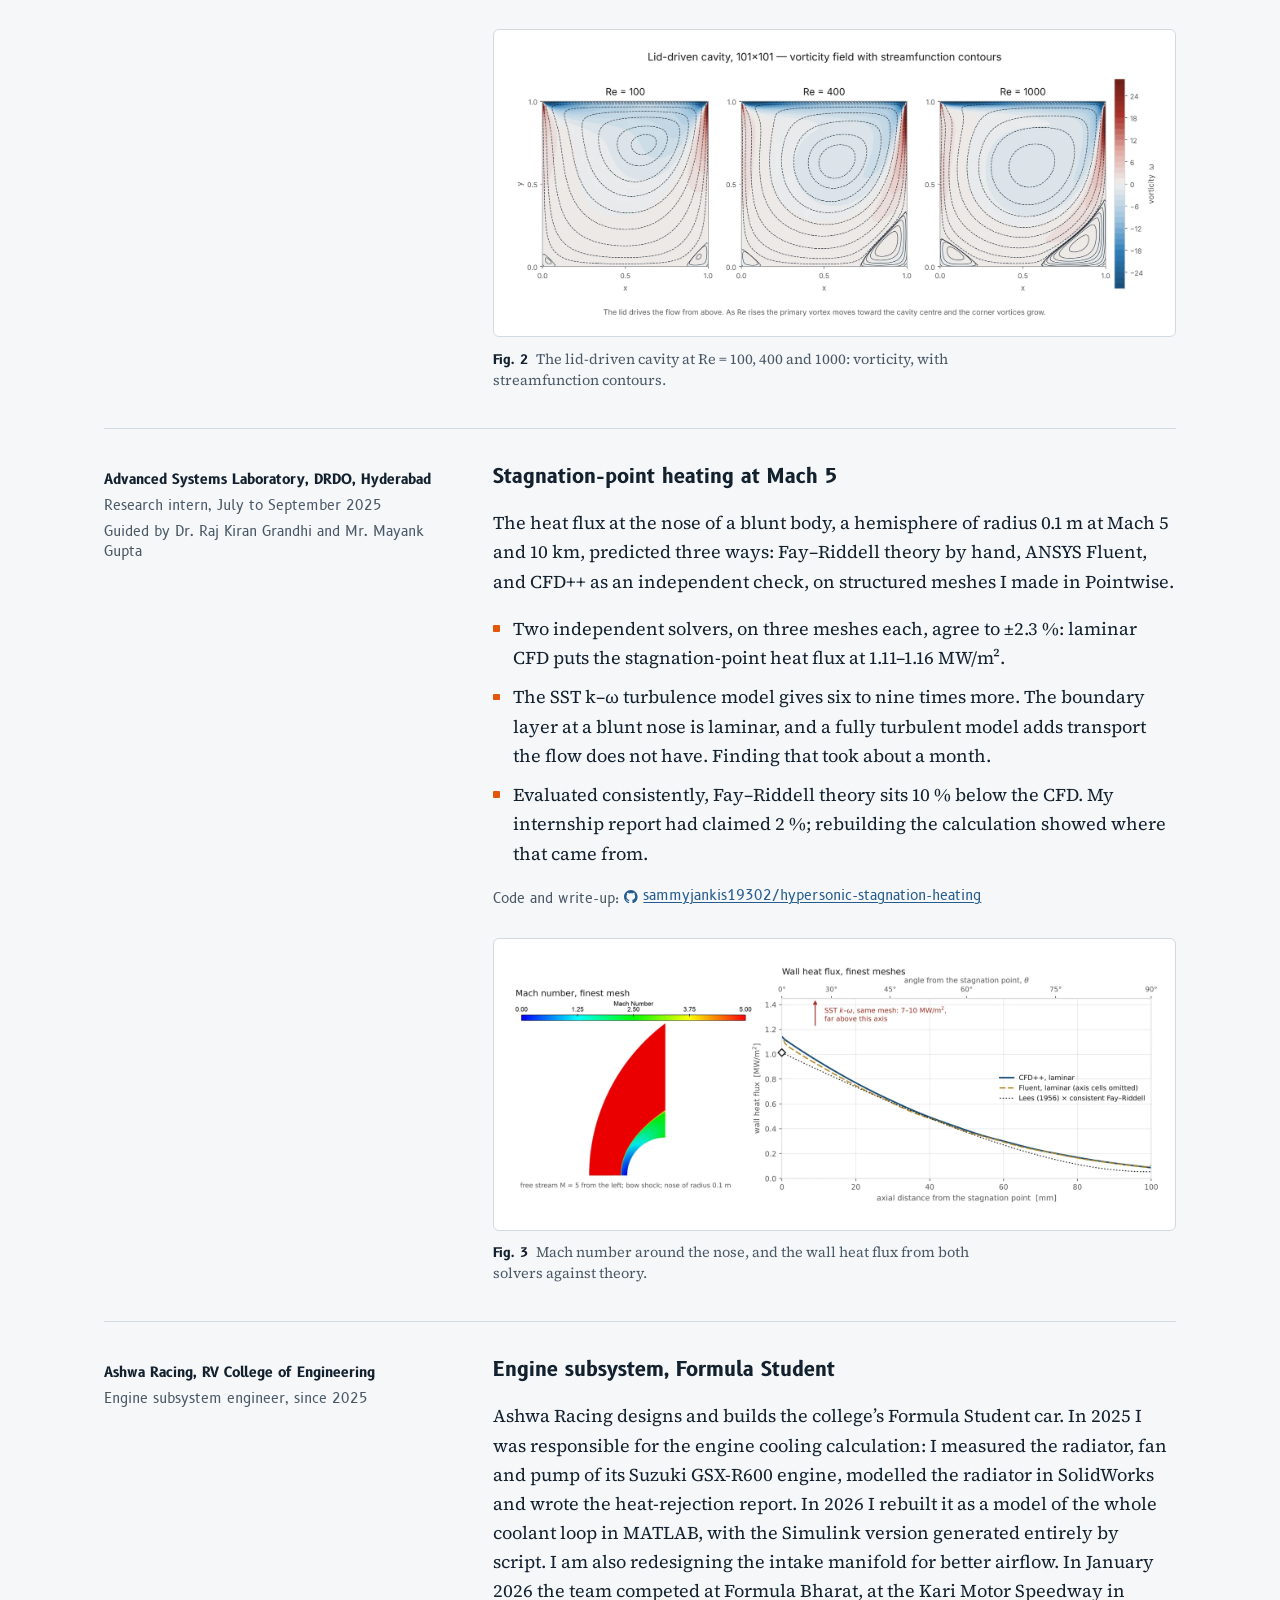
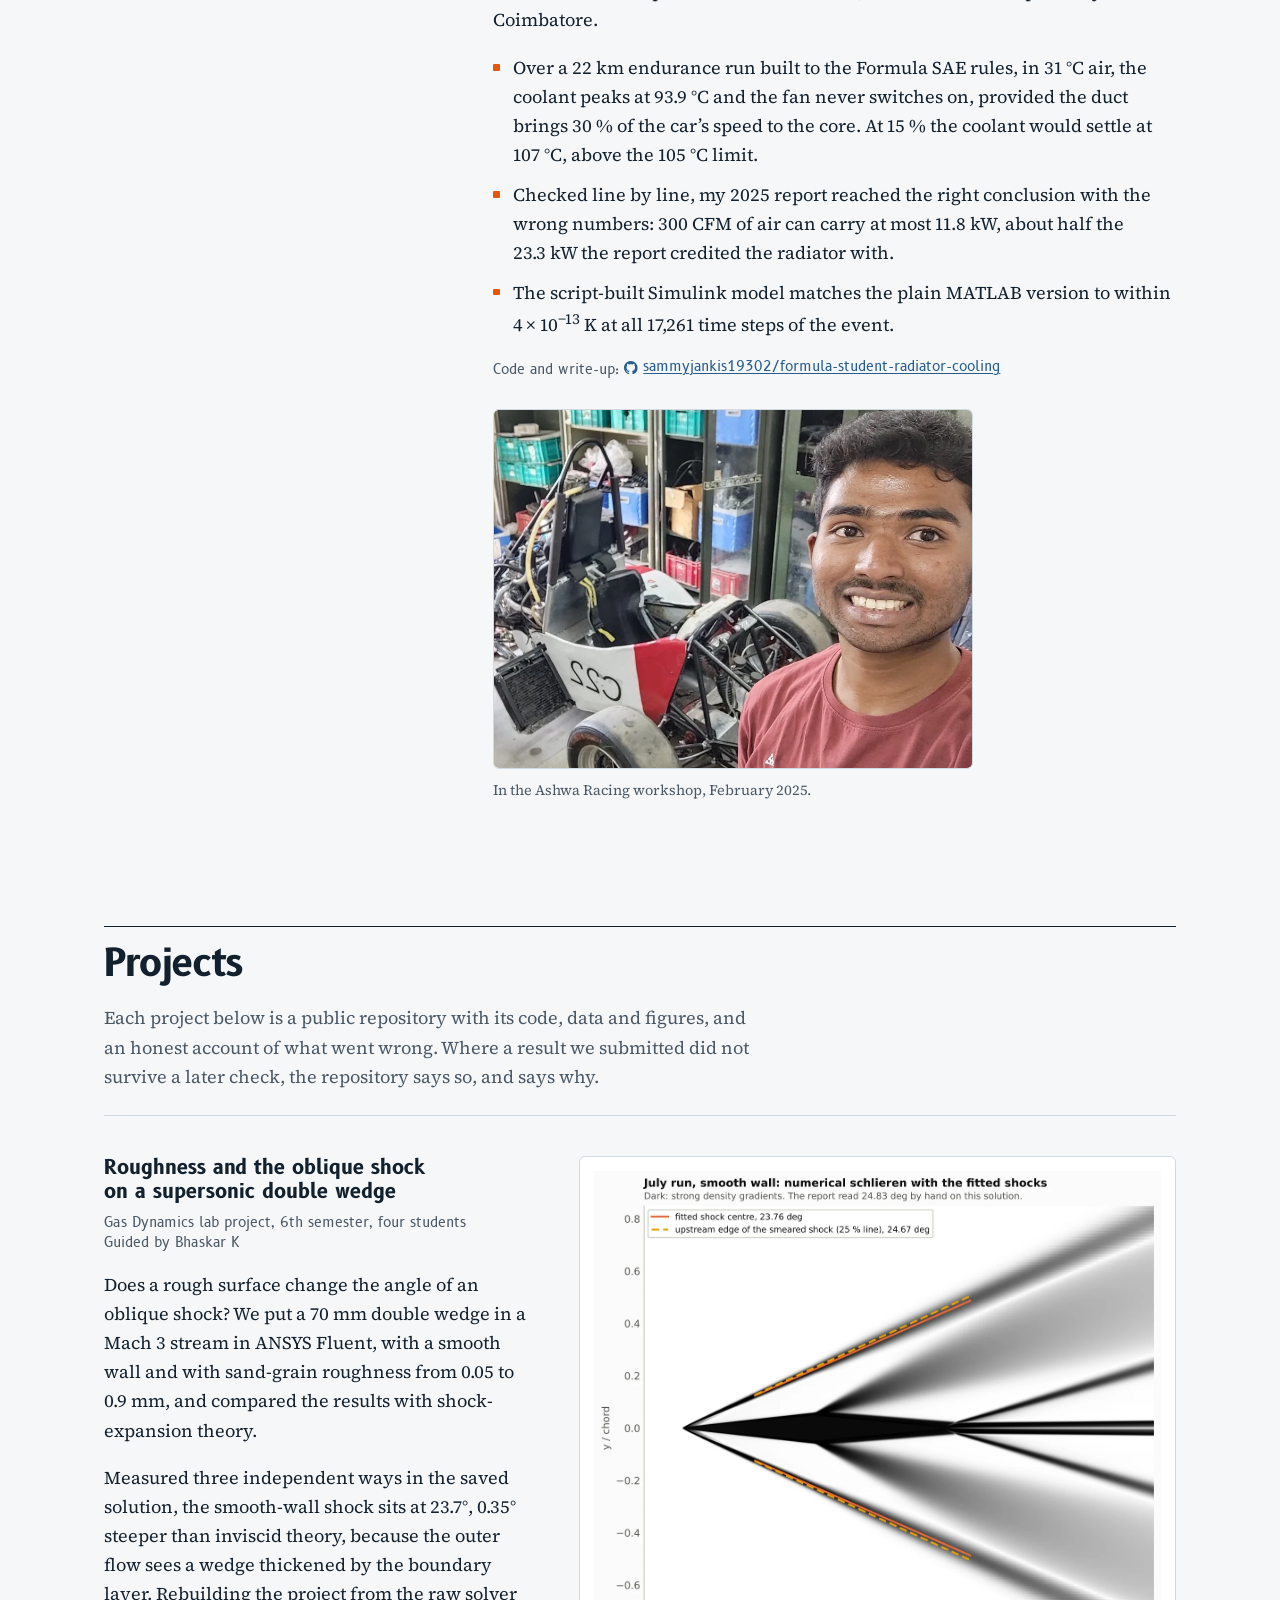
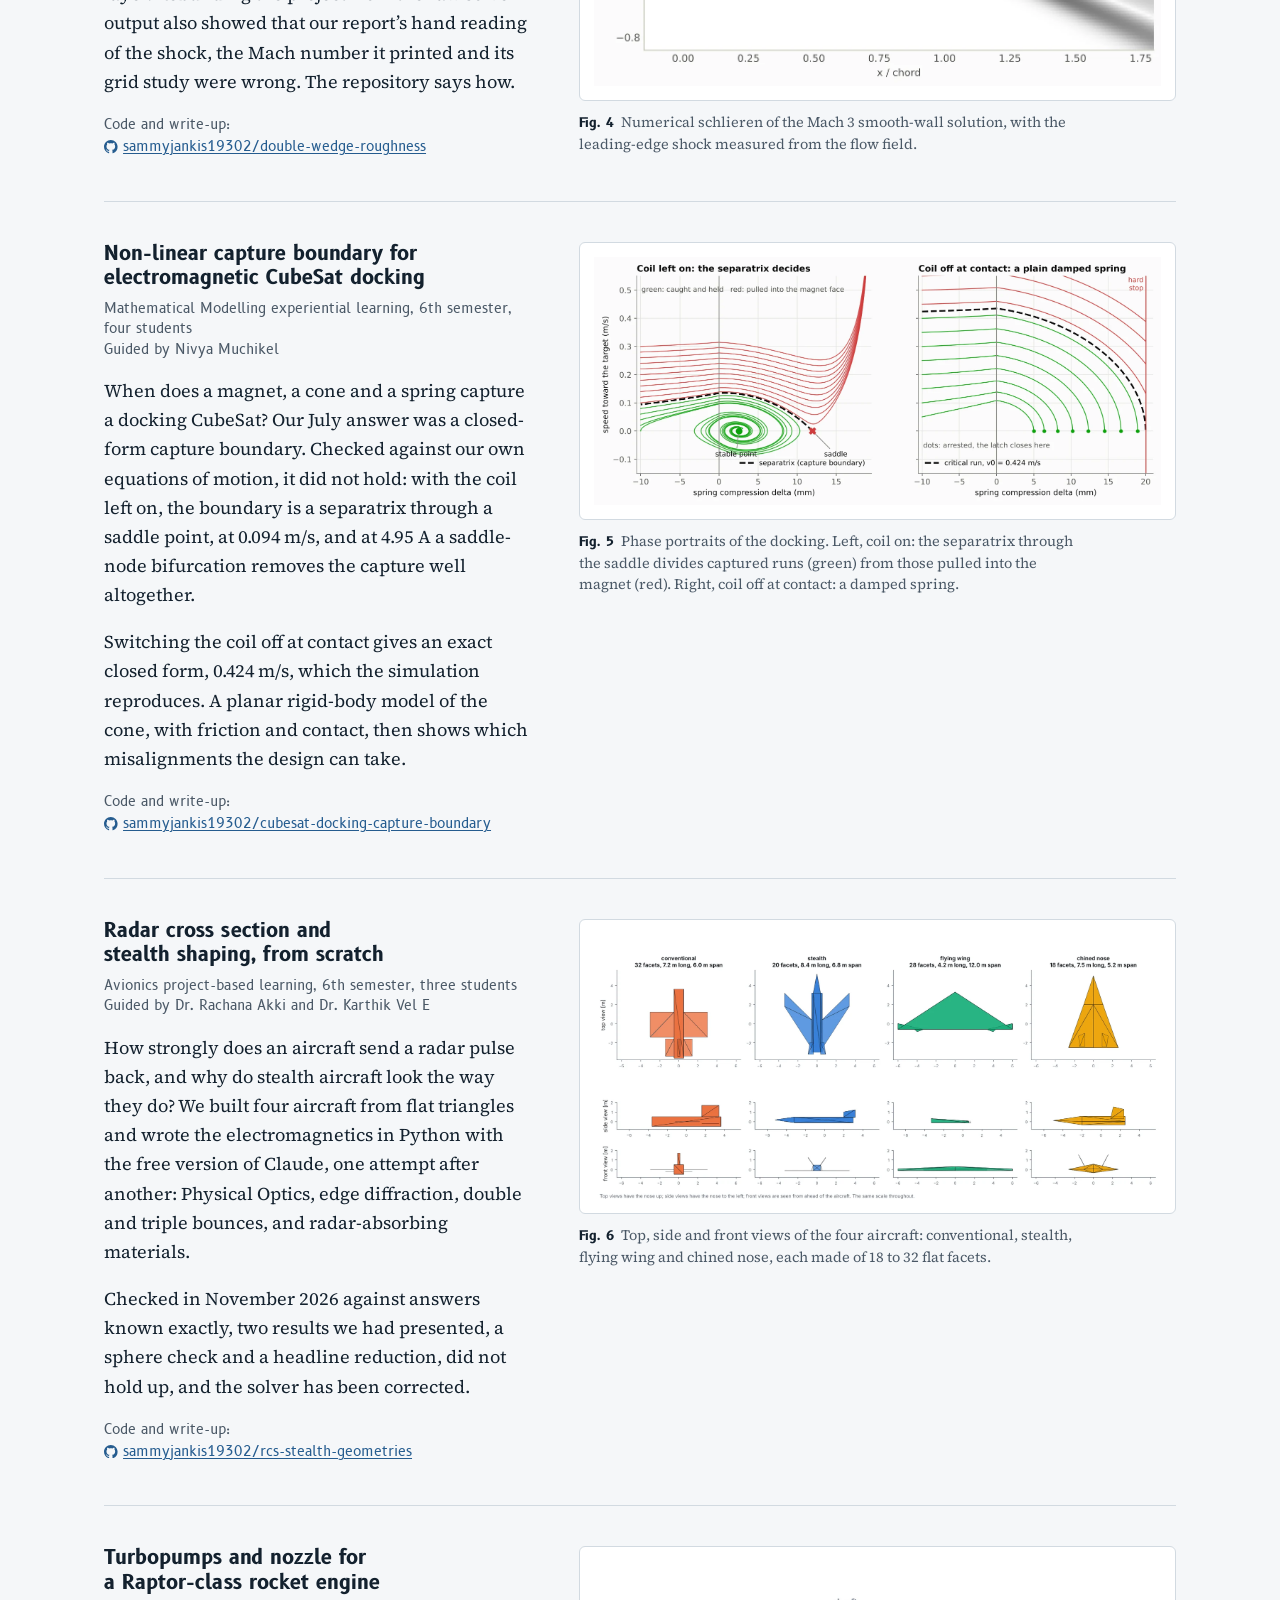
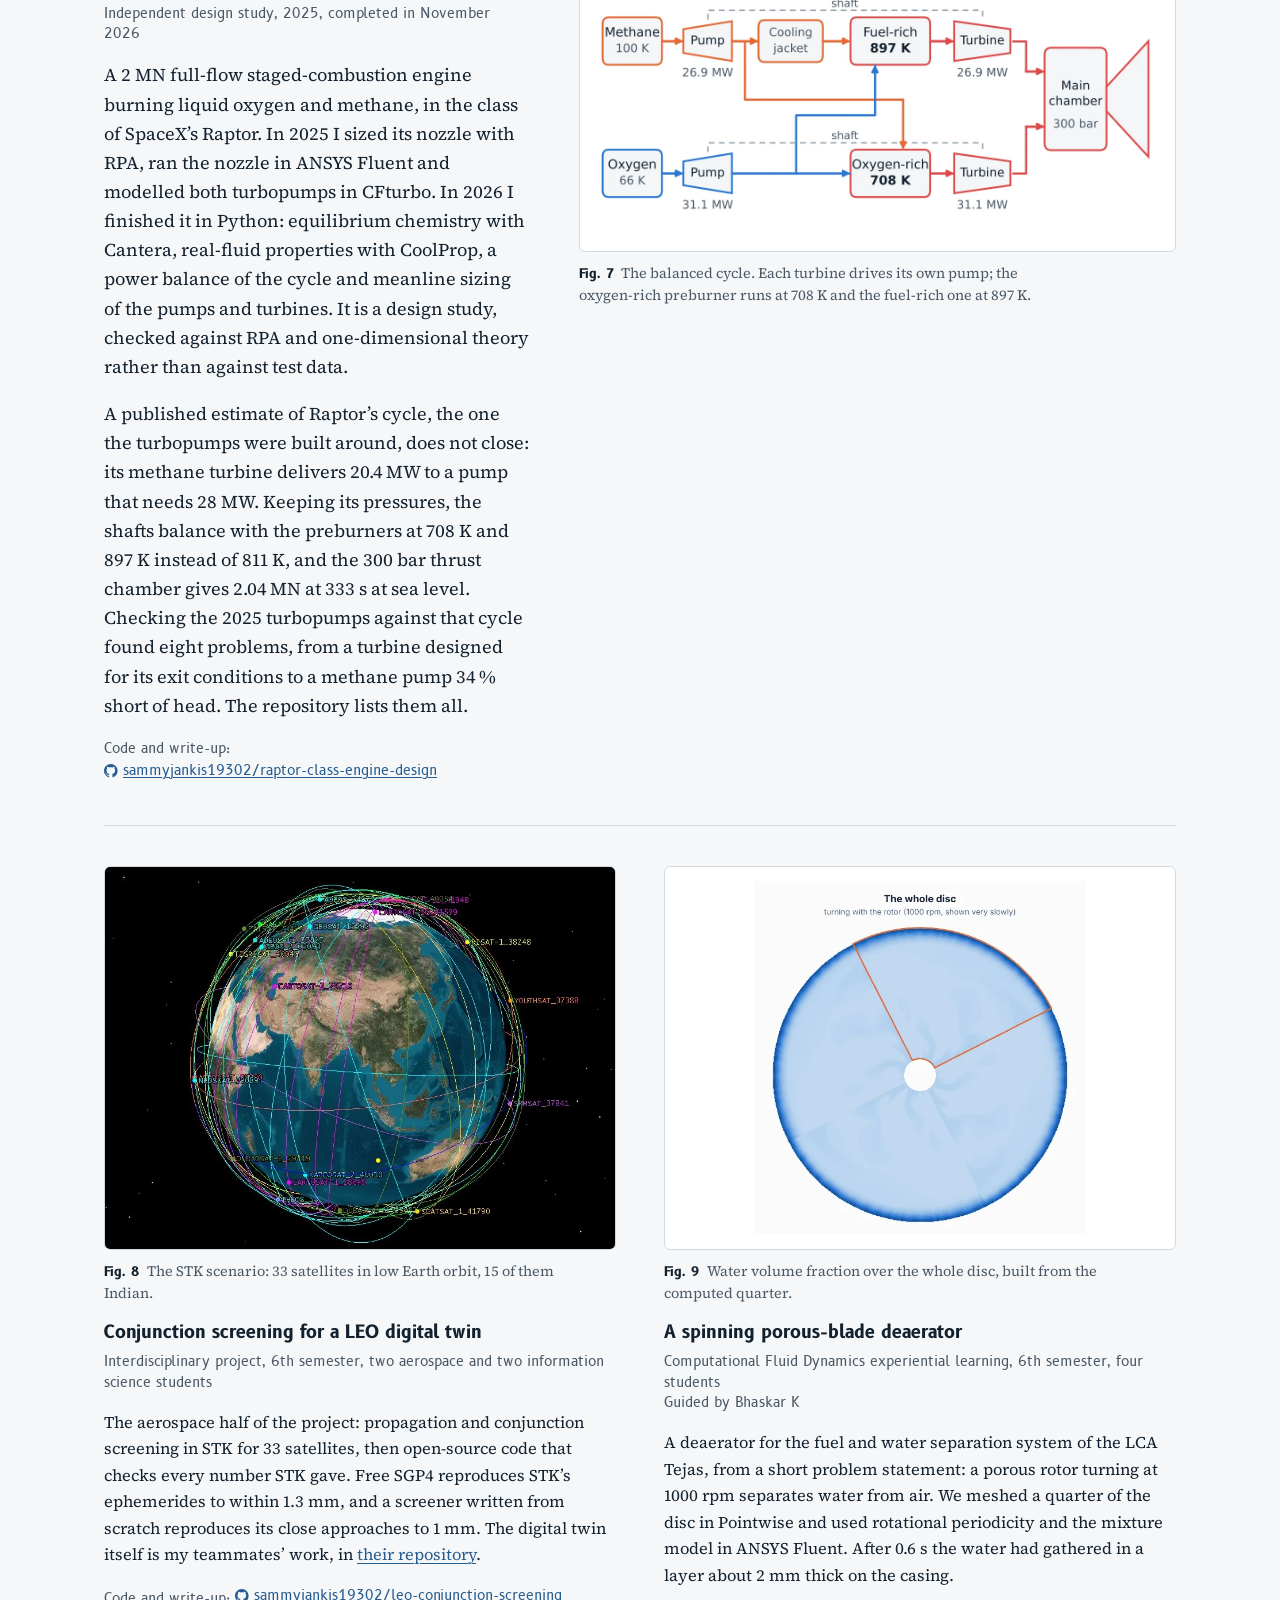
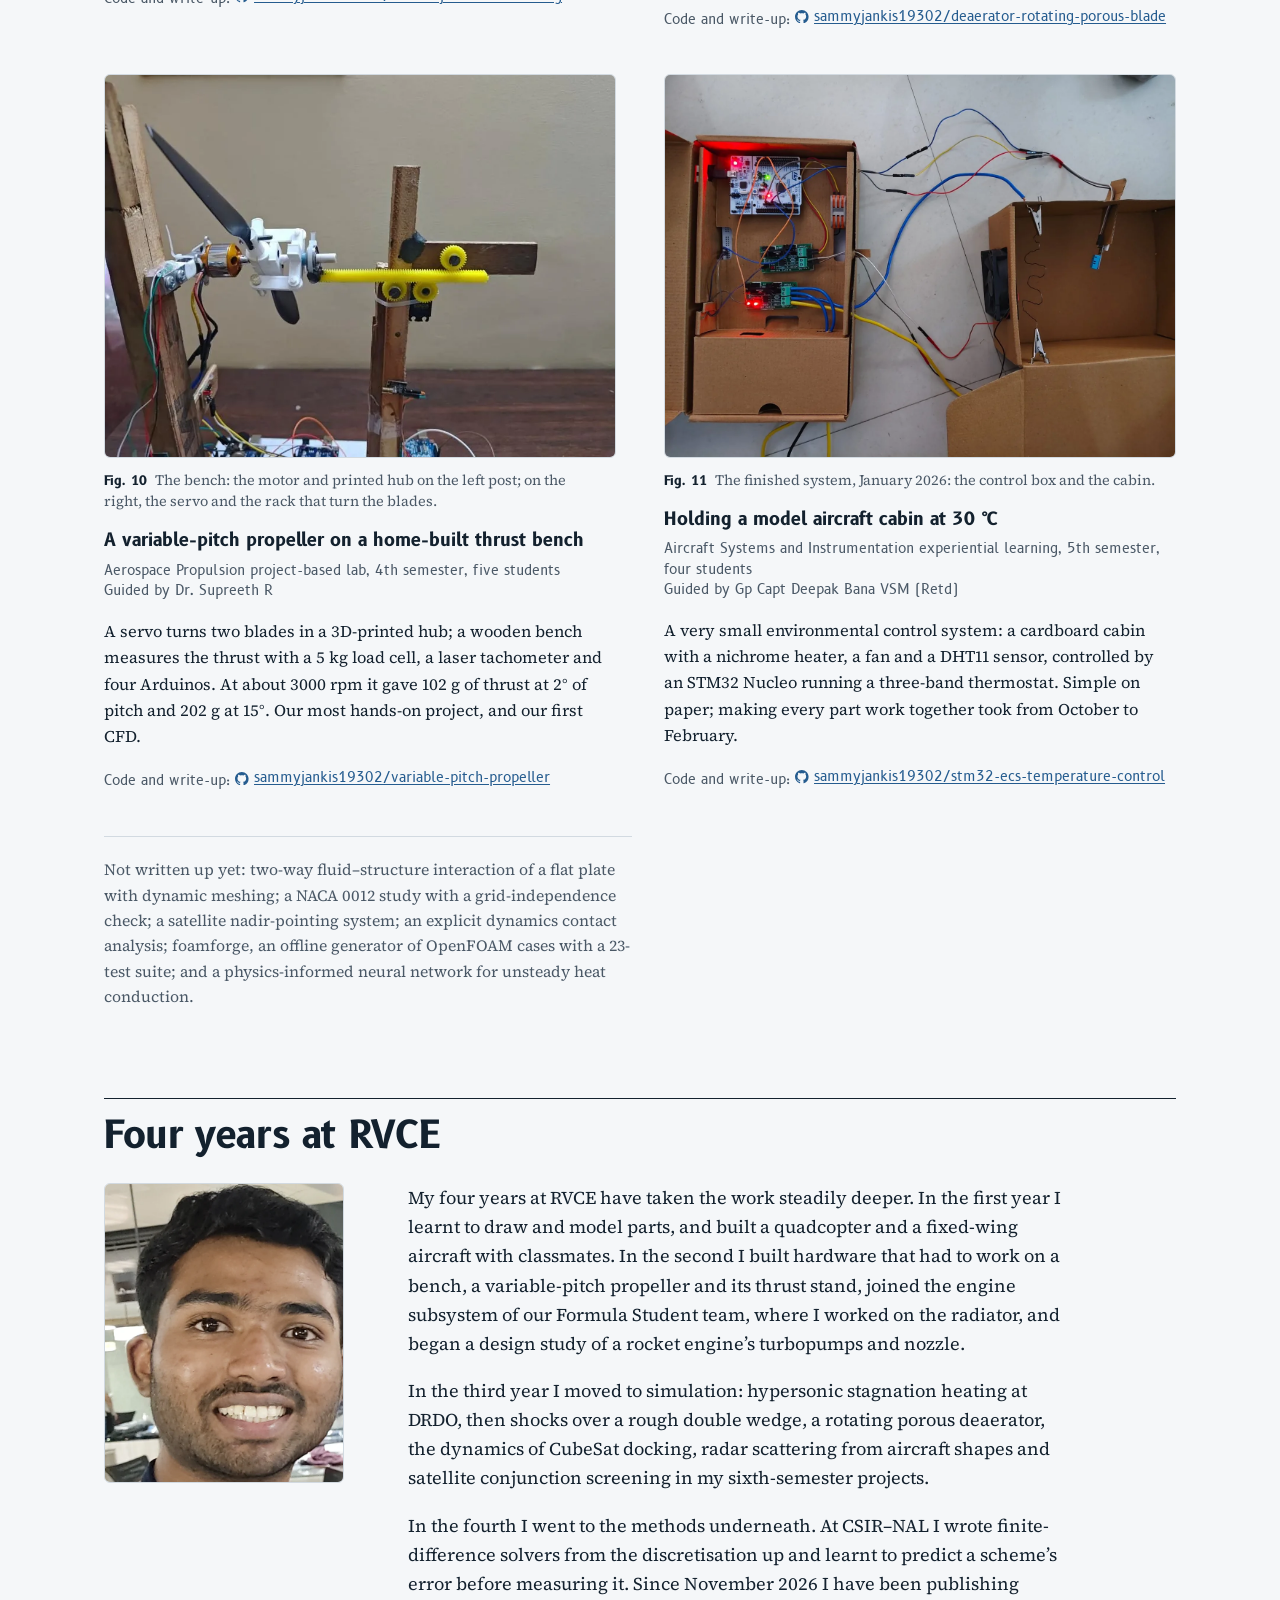
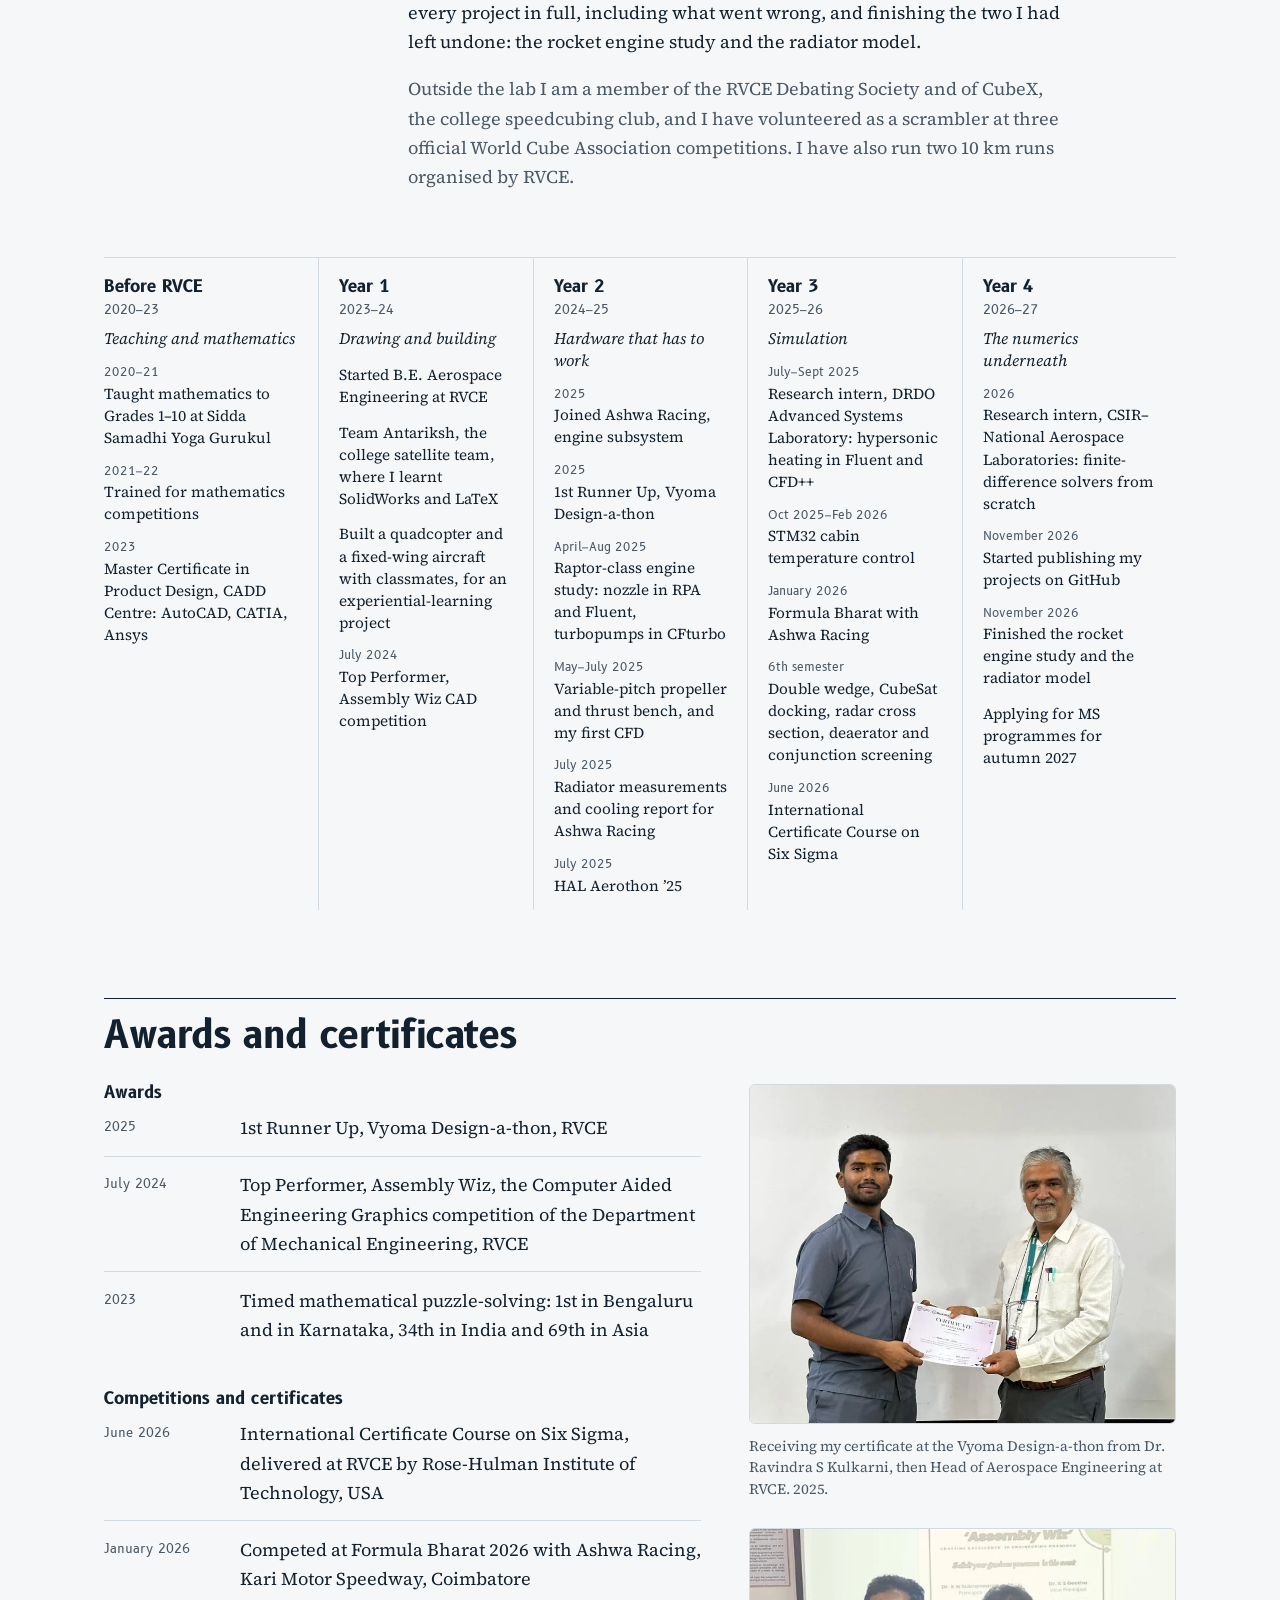
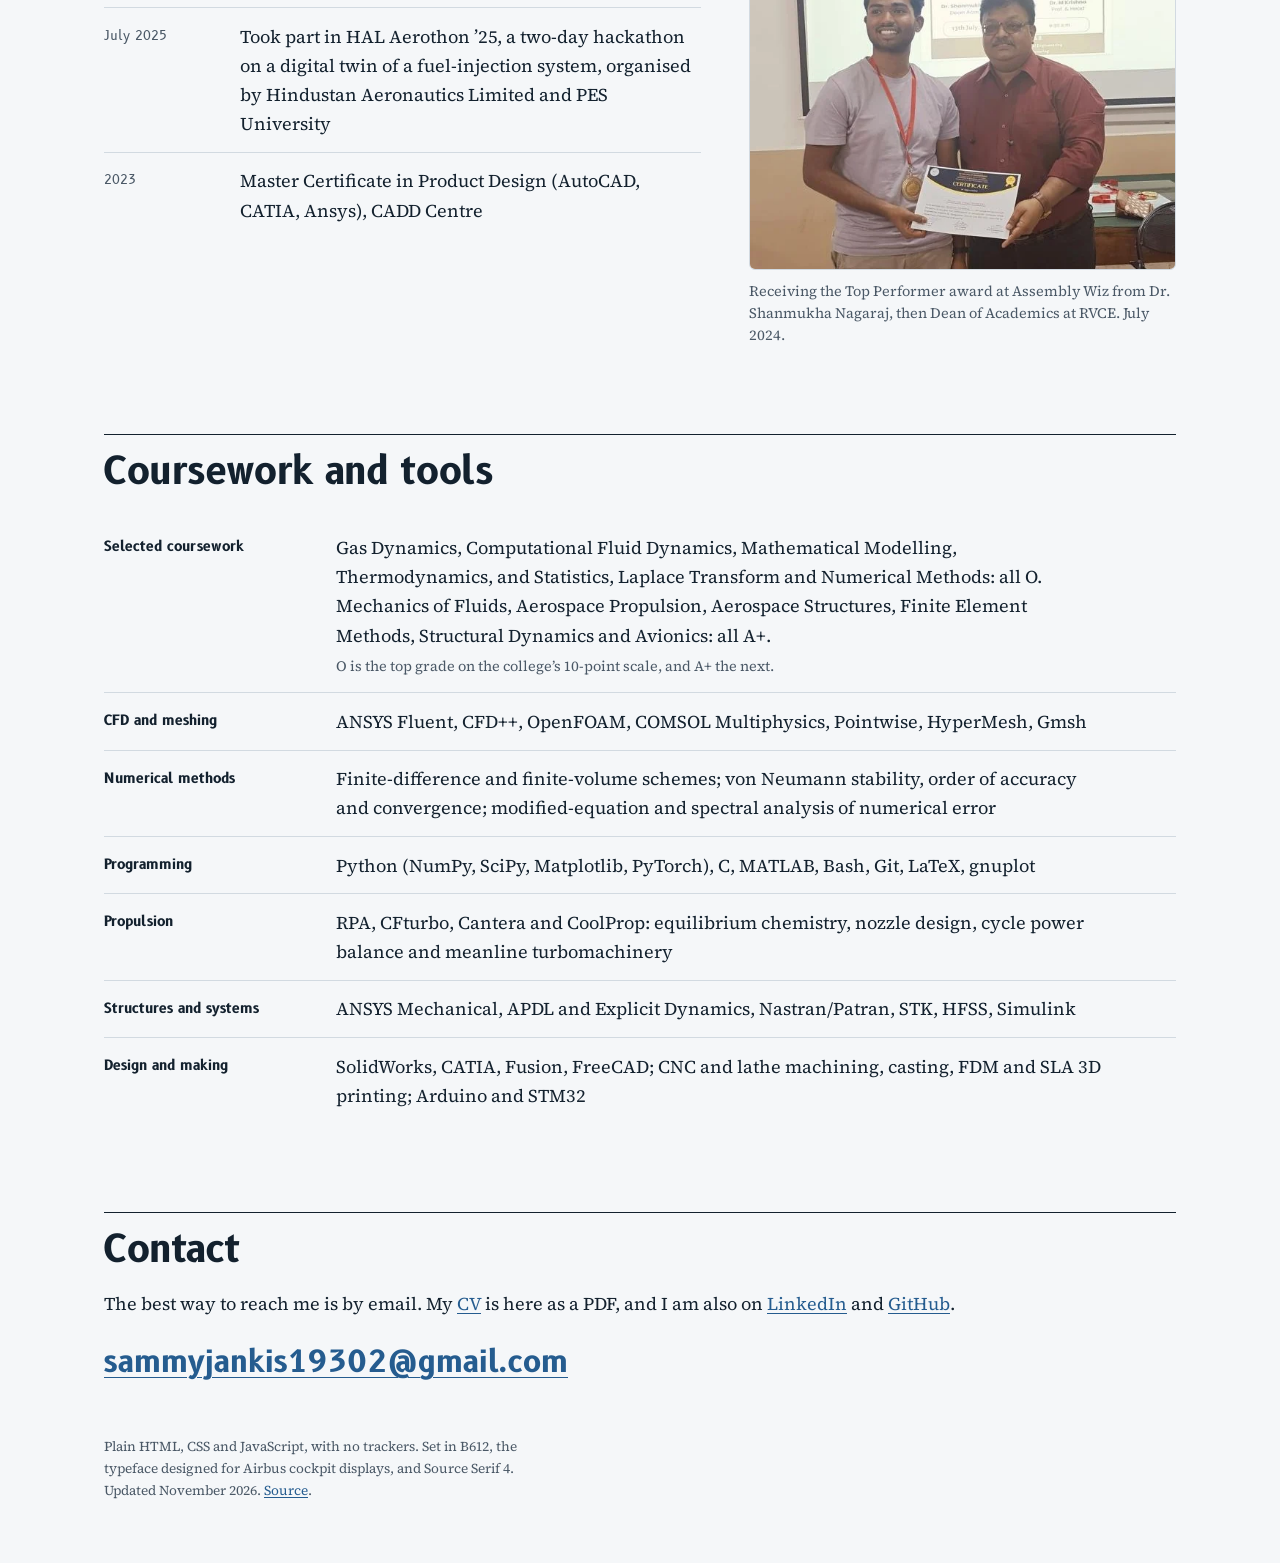
==== commit 9964112c: "Add CV" ====
--- a/index.html
+++ b/index.html
@@ -52,6 +52,7 @@
         <li><a href="mailto:sammyjankis19302@gmail.com">sammyjankis19302@gmail.com</a></li>
         <li><a href="https://www.linkedin.com/in/akulaudaykiran19302/">LinkedIn</a></li>
         <li><a href="https://github.com/sammyjankis19302">GitHub</a></li>
+        <li><a href="Akula_Uday_Kiran_CV.pdf">CV (PDF)</a></li>
       </ul>
       <dl class="spec"><div><dt>Studying</dt><dd>B.E. Aerospace Engineering, RVCE, 2023–2027</dd></div><div><dt>CGPA</dt><dd>9.25 / 10 after six semesters</dd></div><div><dt>Research</dt><dd>CSIR–NAL, Bengaluru, 2026<br>DRDO ASL, Hyderabad, 2025</dd></div><div><dt>Next</dt><dd>Applying for MS programmes in aerospace engineering, autumn 2027</dd></div></dl>
     </div>
@@ -195,7 +196,7 @@
 <footer class="contact" id="contact" aria-labelledby="h-contact">
   <div class="wrap">
     <h2 id="h-contact">Contact</h2>
-    <p>The best way to reach me is by email. I am also on <a href="https://www.linkedin.com/in/akulaudaykiran19302/">LinkedIn</a> and <a href="https://github.com/sammyjankis19302">GitHub</a>.</p>
+    <p>The best way to reach me is by email. My <a href="Akula_Uday_Kiran_CV.pdf">CV</a> is here as a PDF, and I am also on <a href="https://www.linkedin.com/in/akulaudaykiran19302/">LinkedIn</a> and <a href="https://github.com/sammyjankis19302">GitHub</a>.</p>
     <p class="email"><a href="mailto:sammyjankis19302@gmail.com">sammyjankis19302@gmail.com</a></p>
     <p class="colophon">Plain HTML, CSS and JavaScript, with no trackers. Set in B612, the typeface designed for
     Airbus cockpit displays, and Source Serif&nbsp;4. Updated November 2026.
